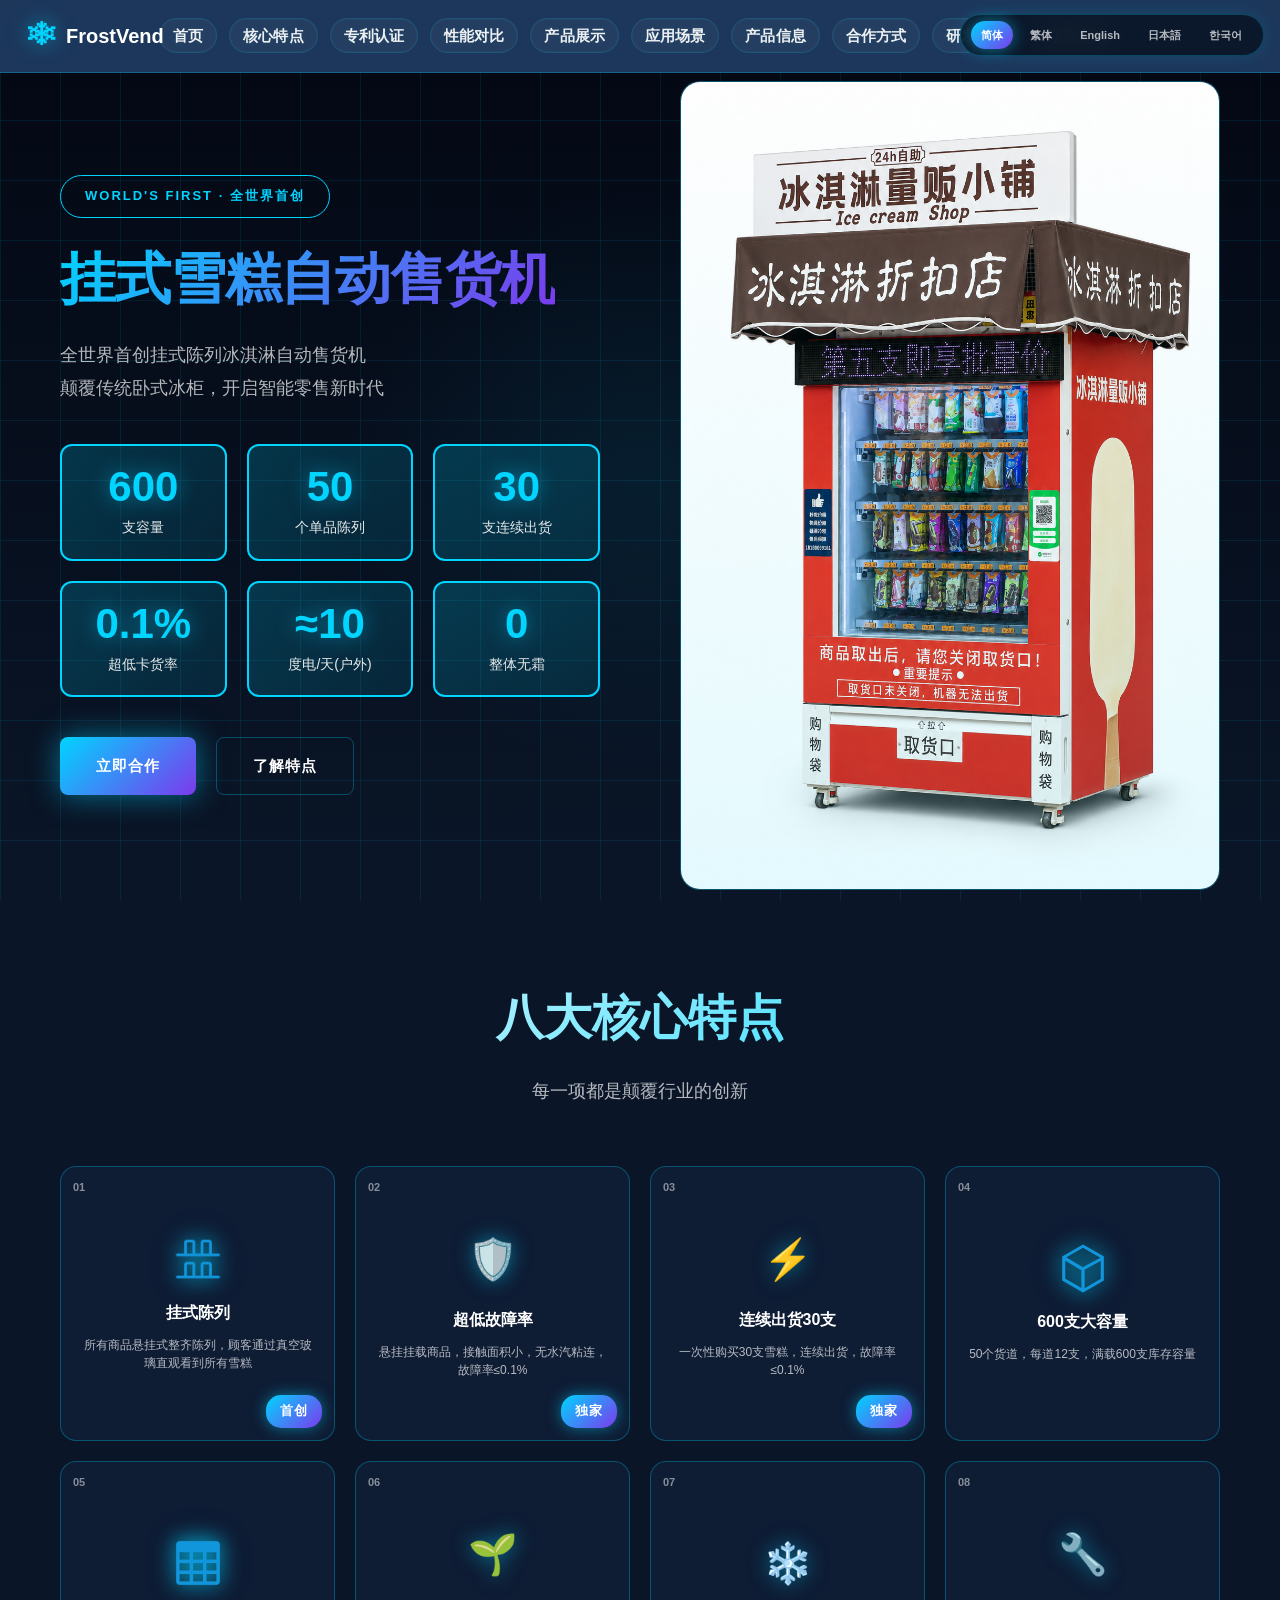
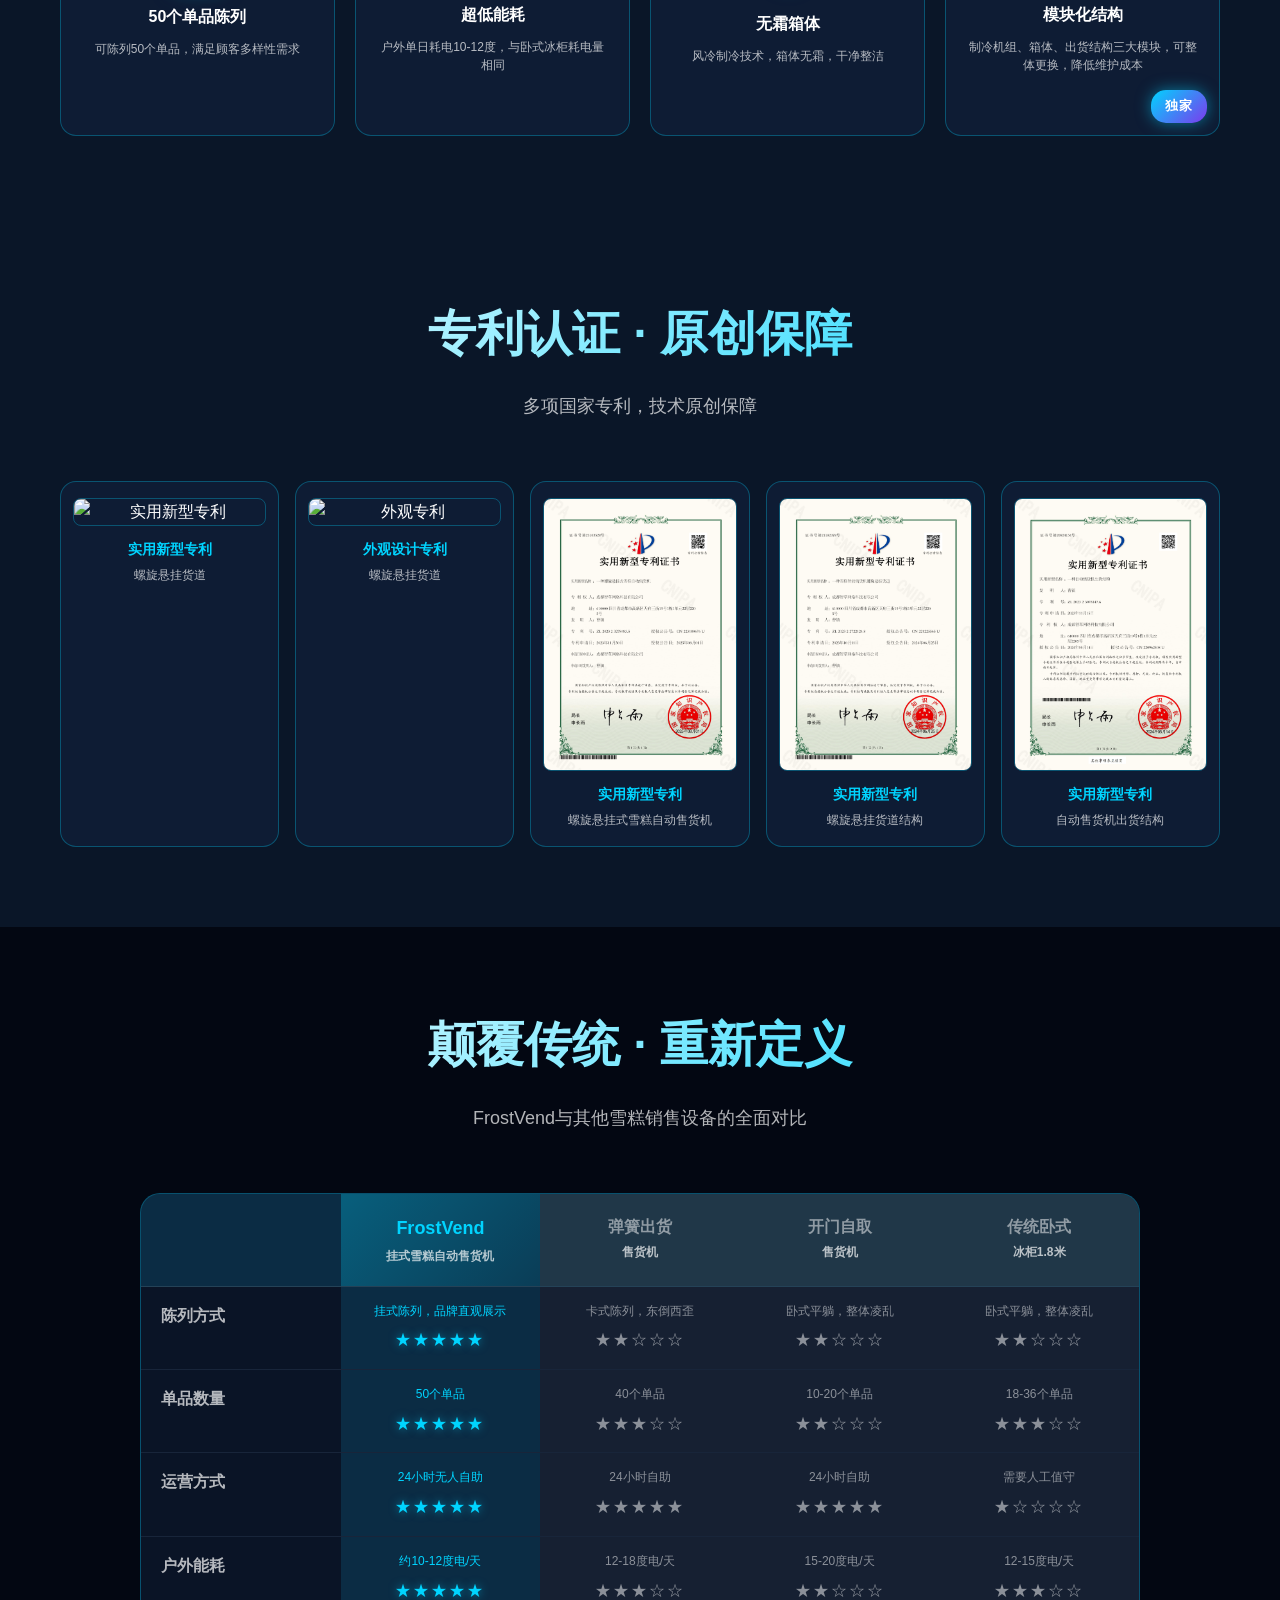
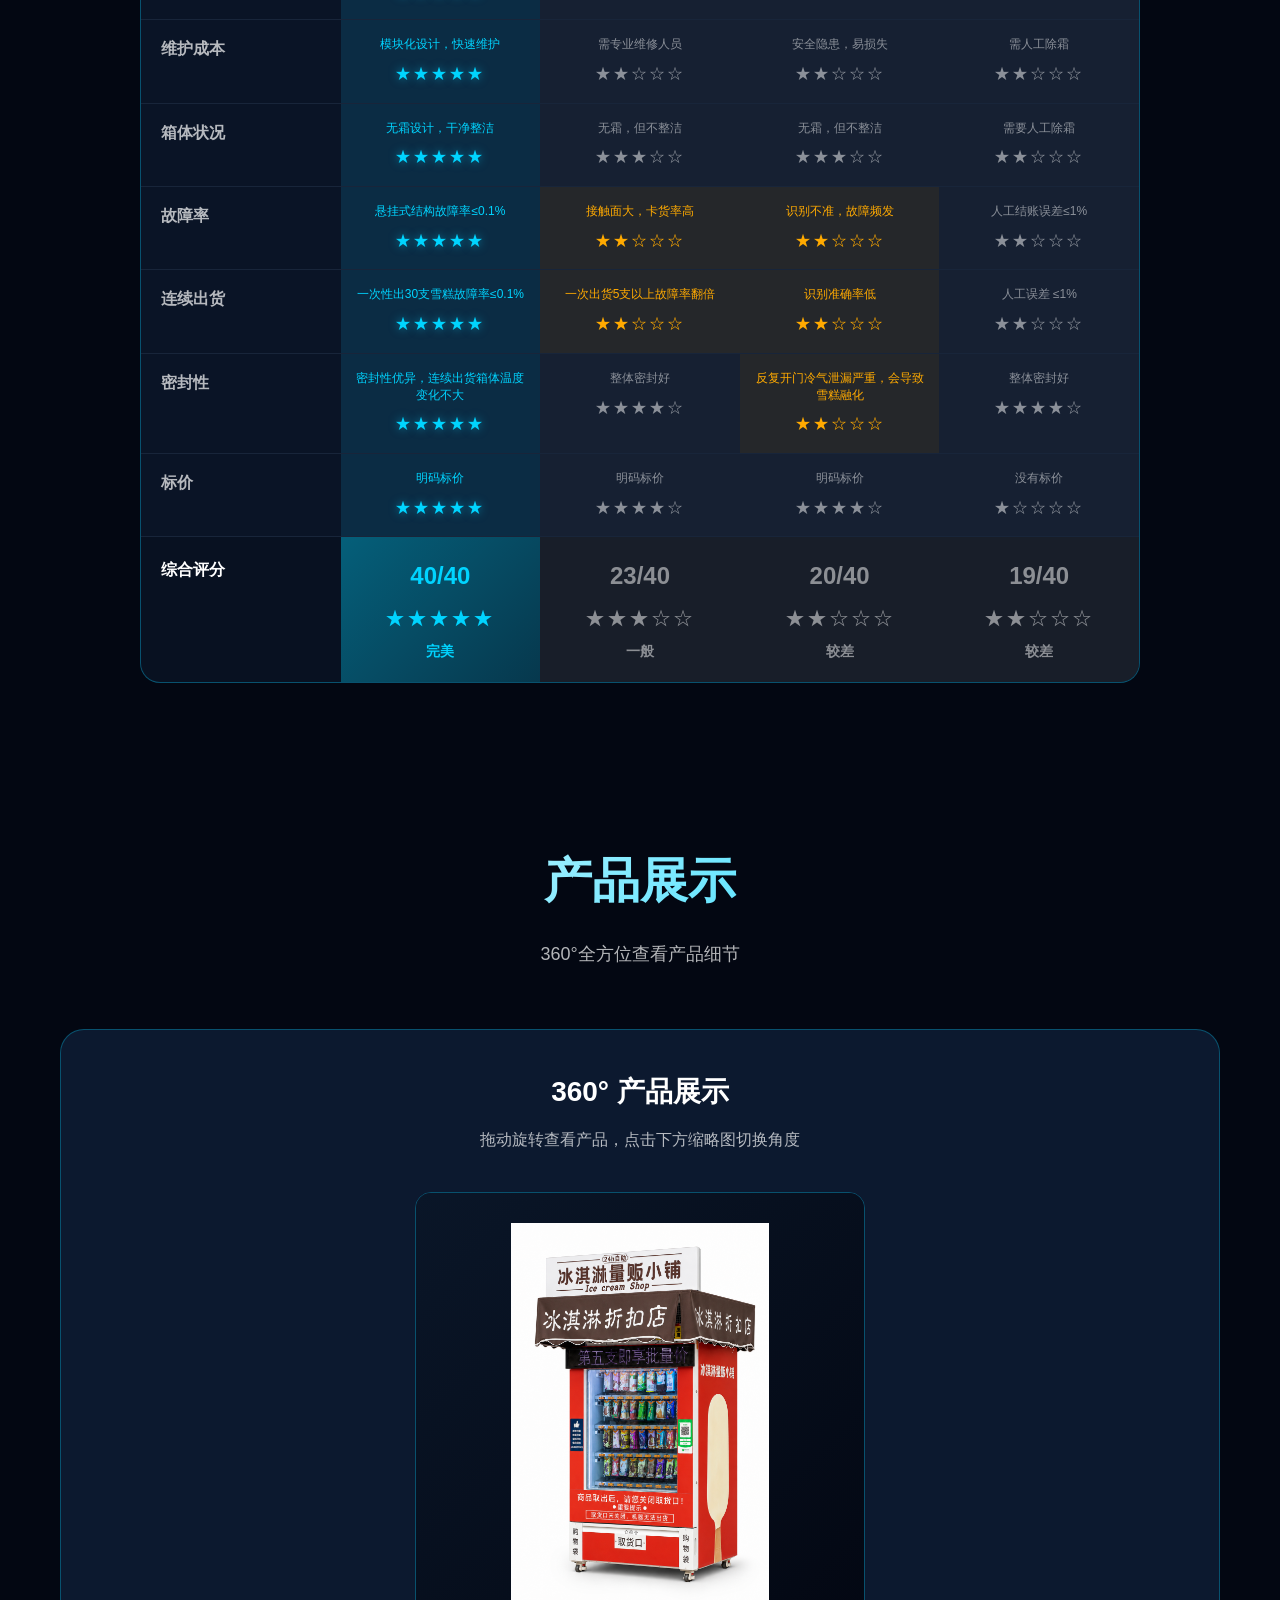
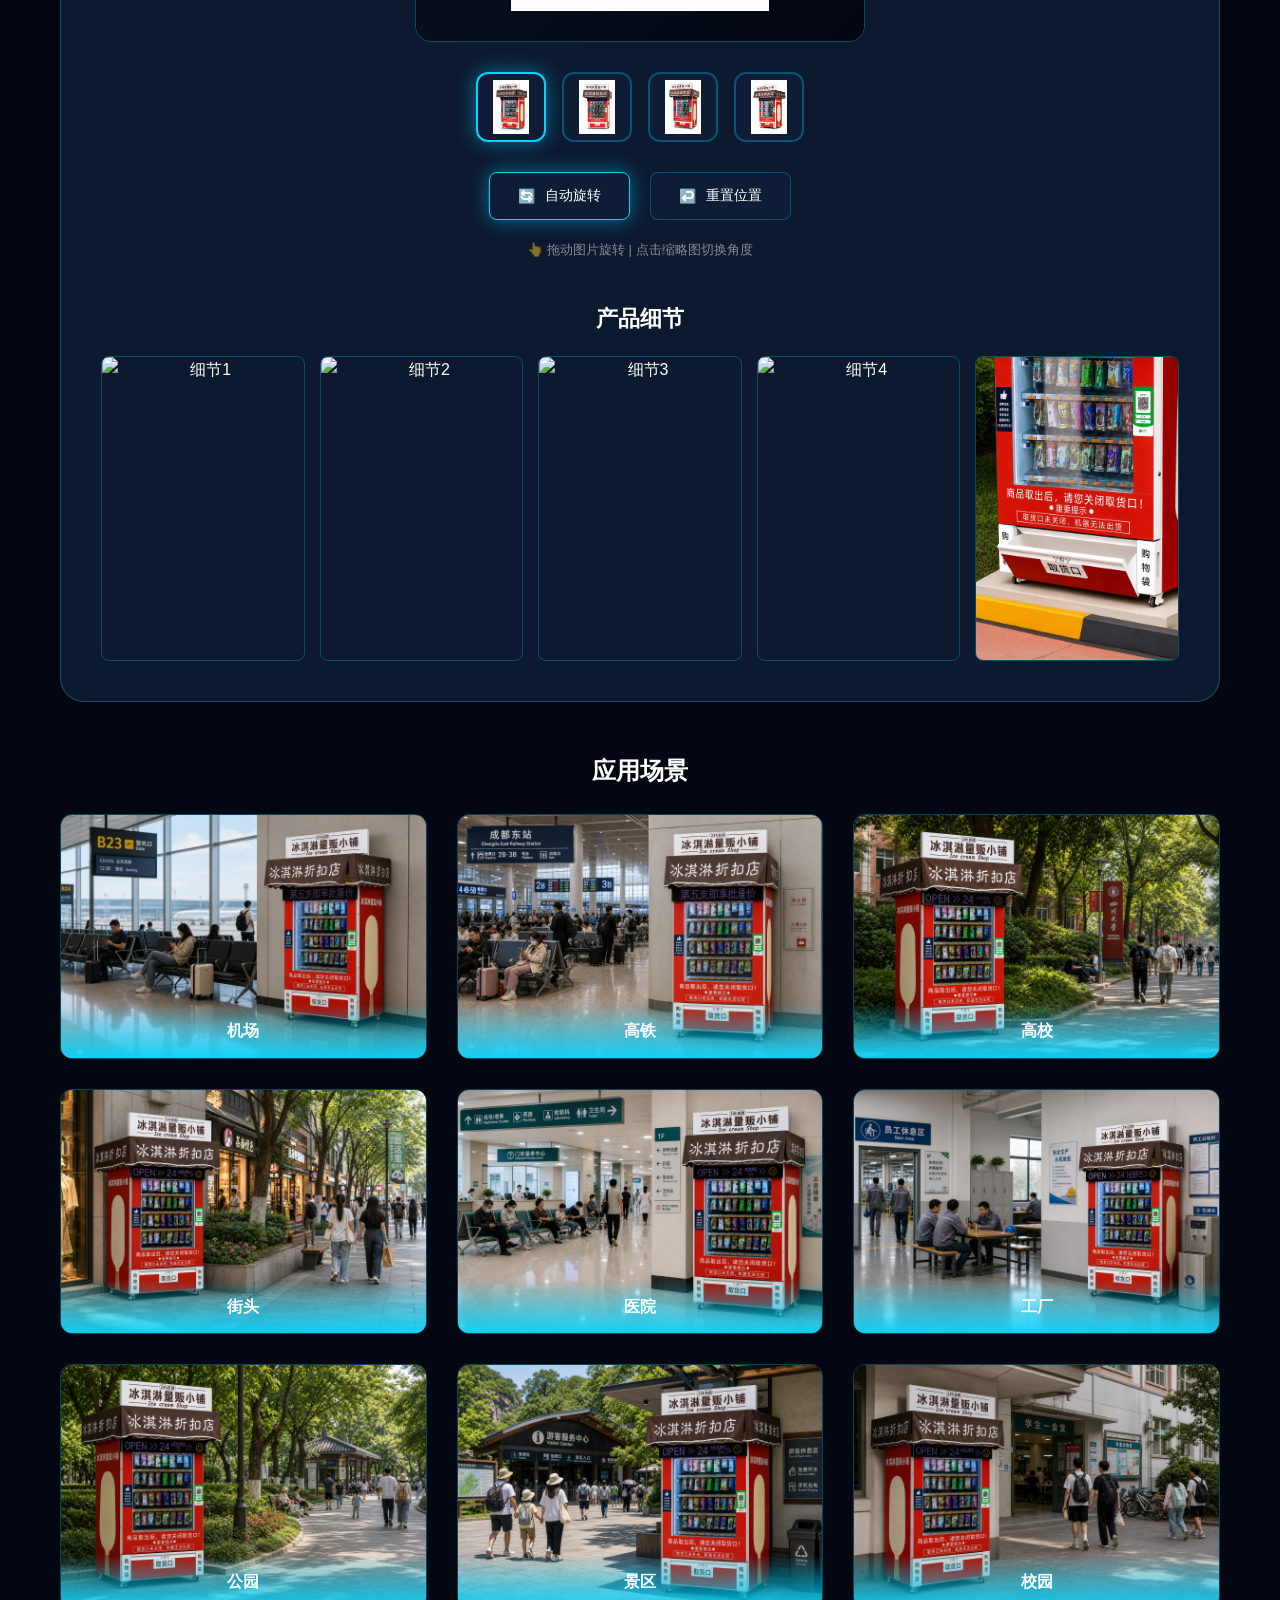
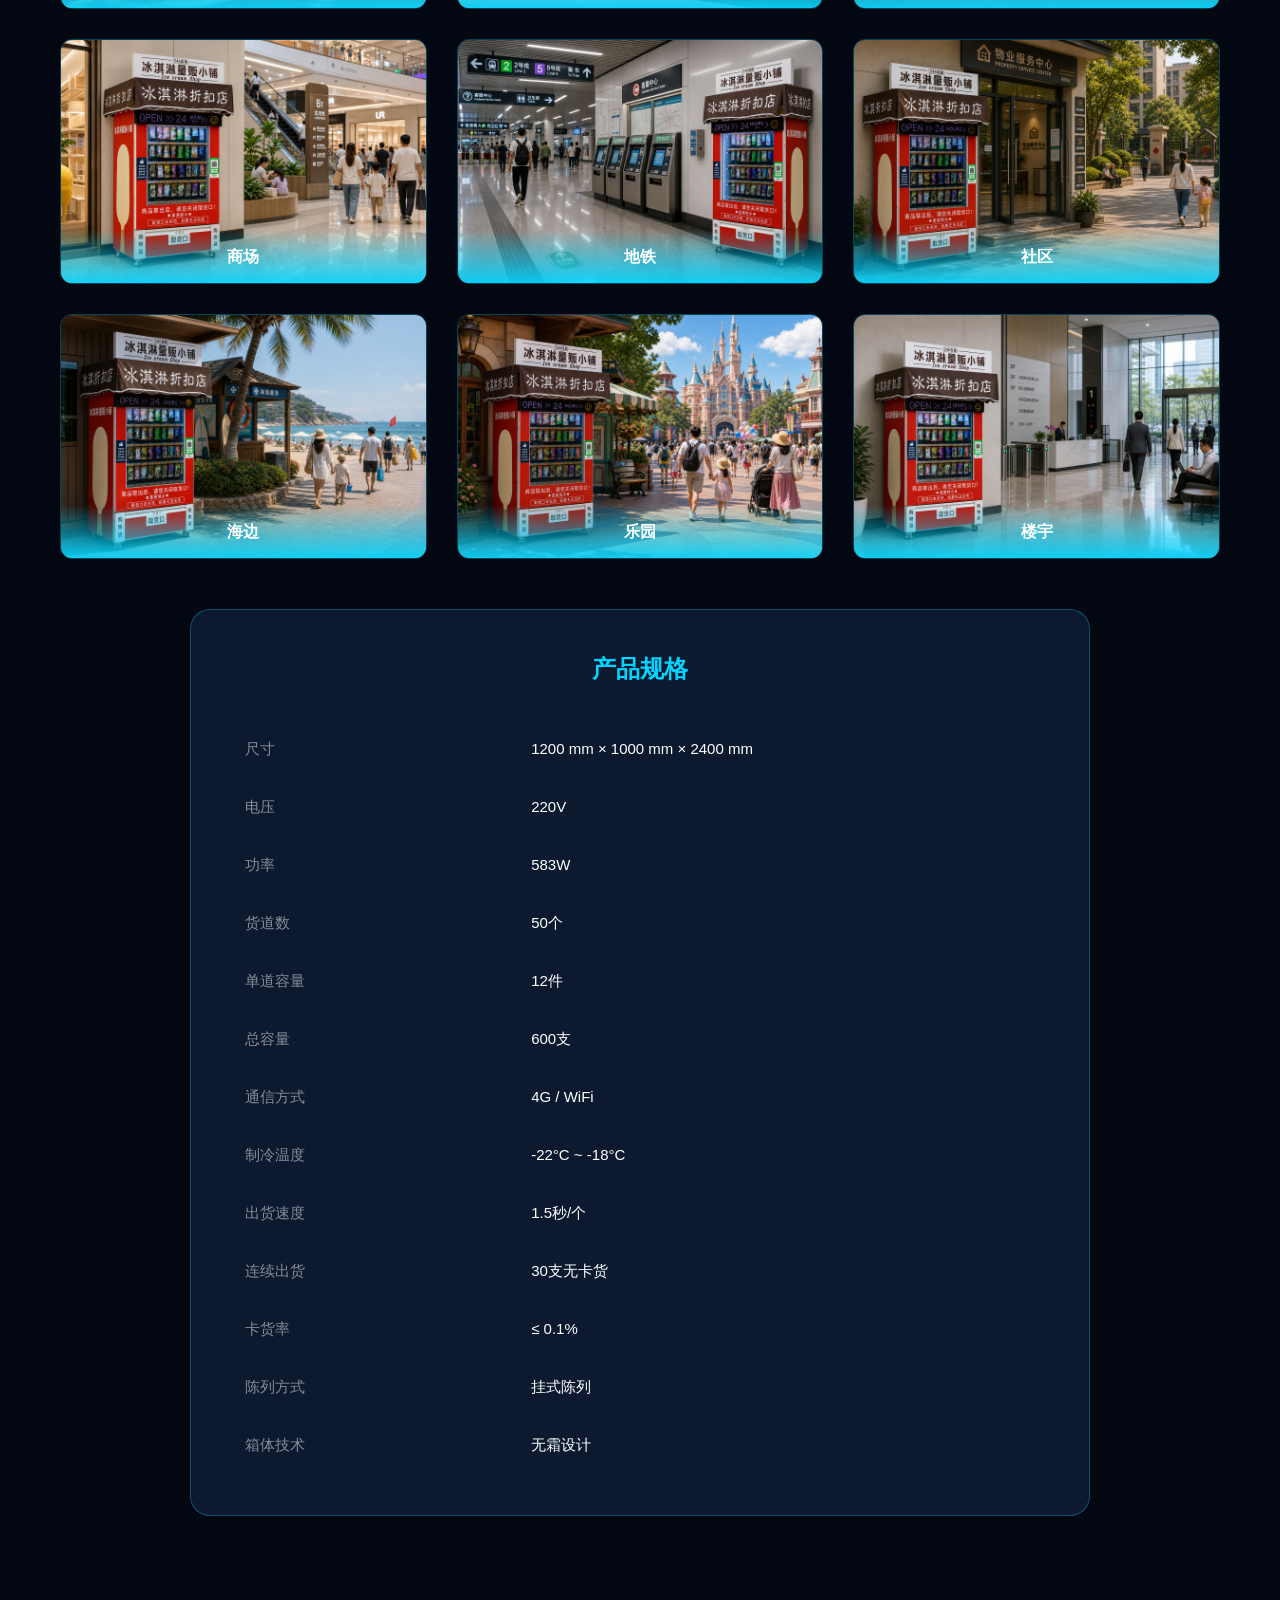
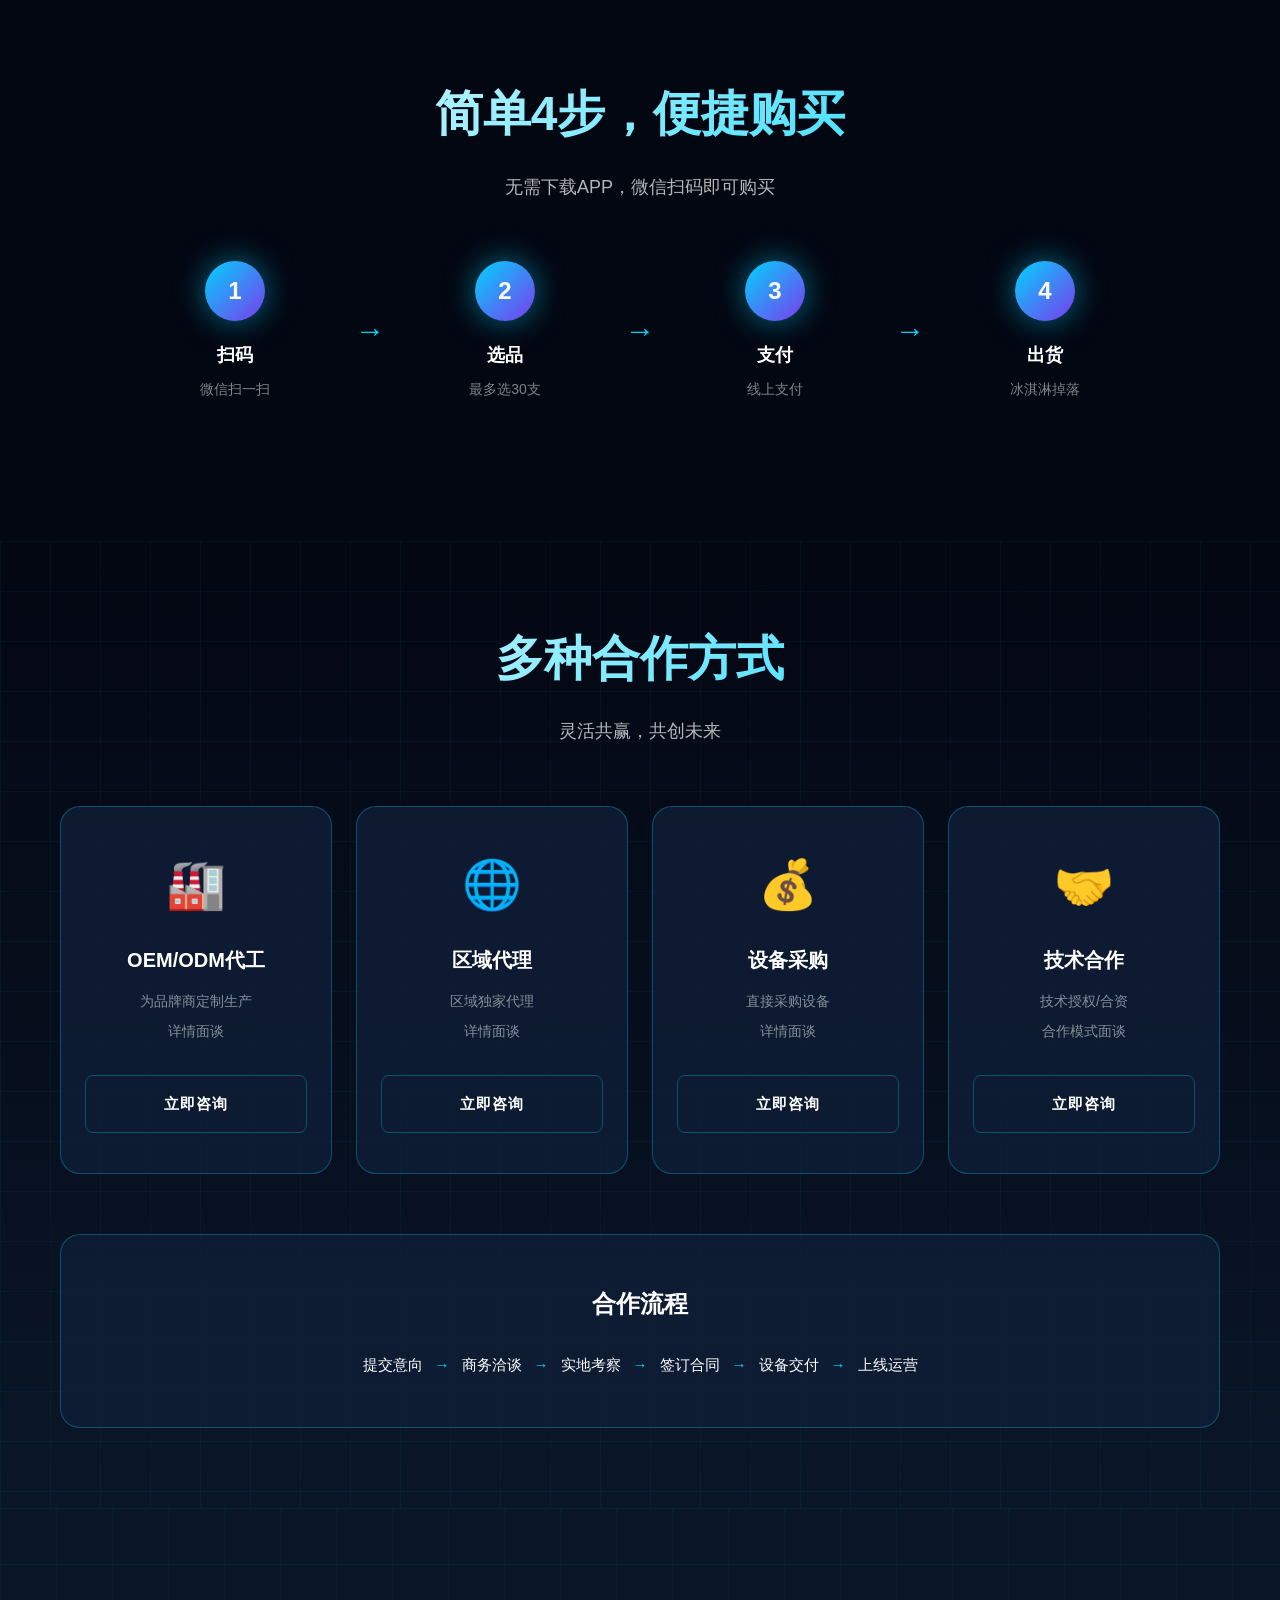
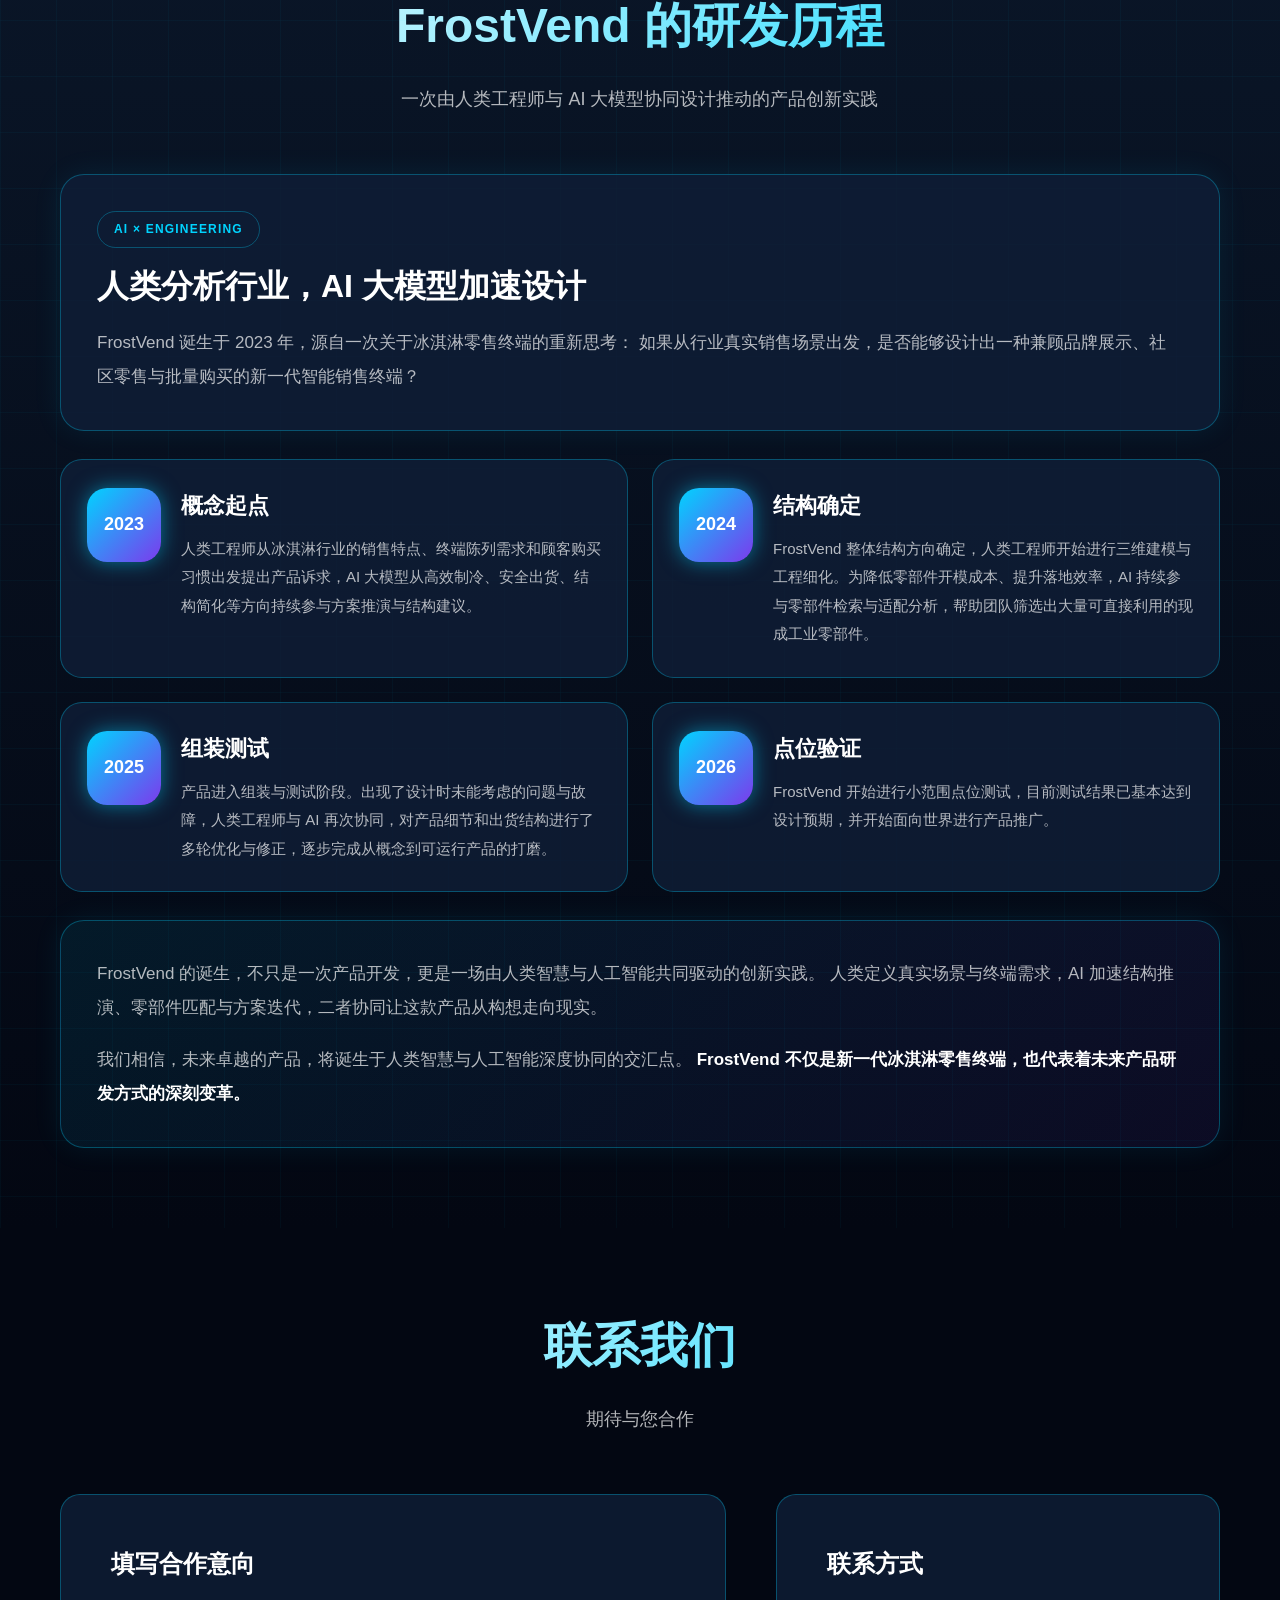
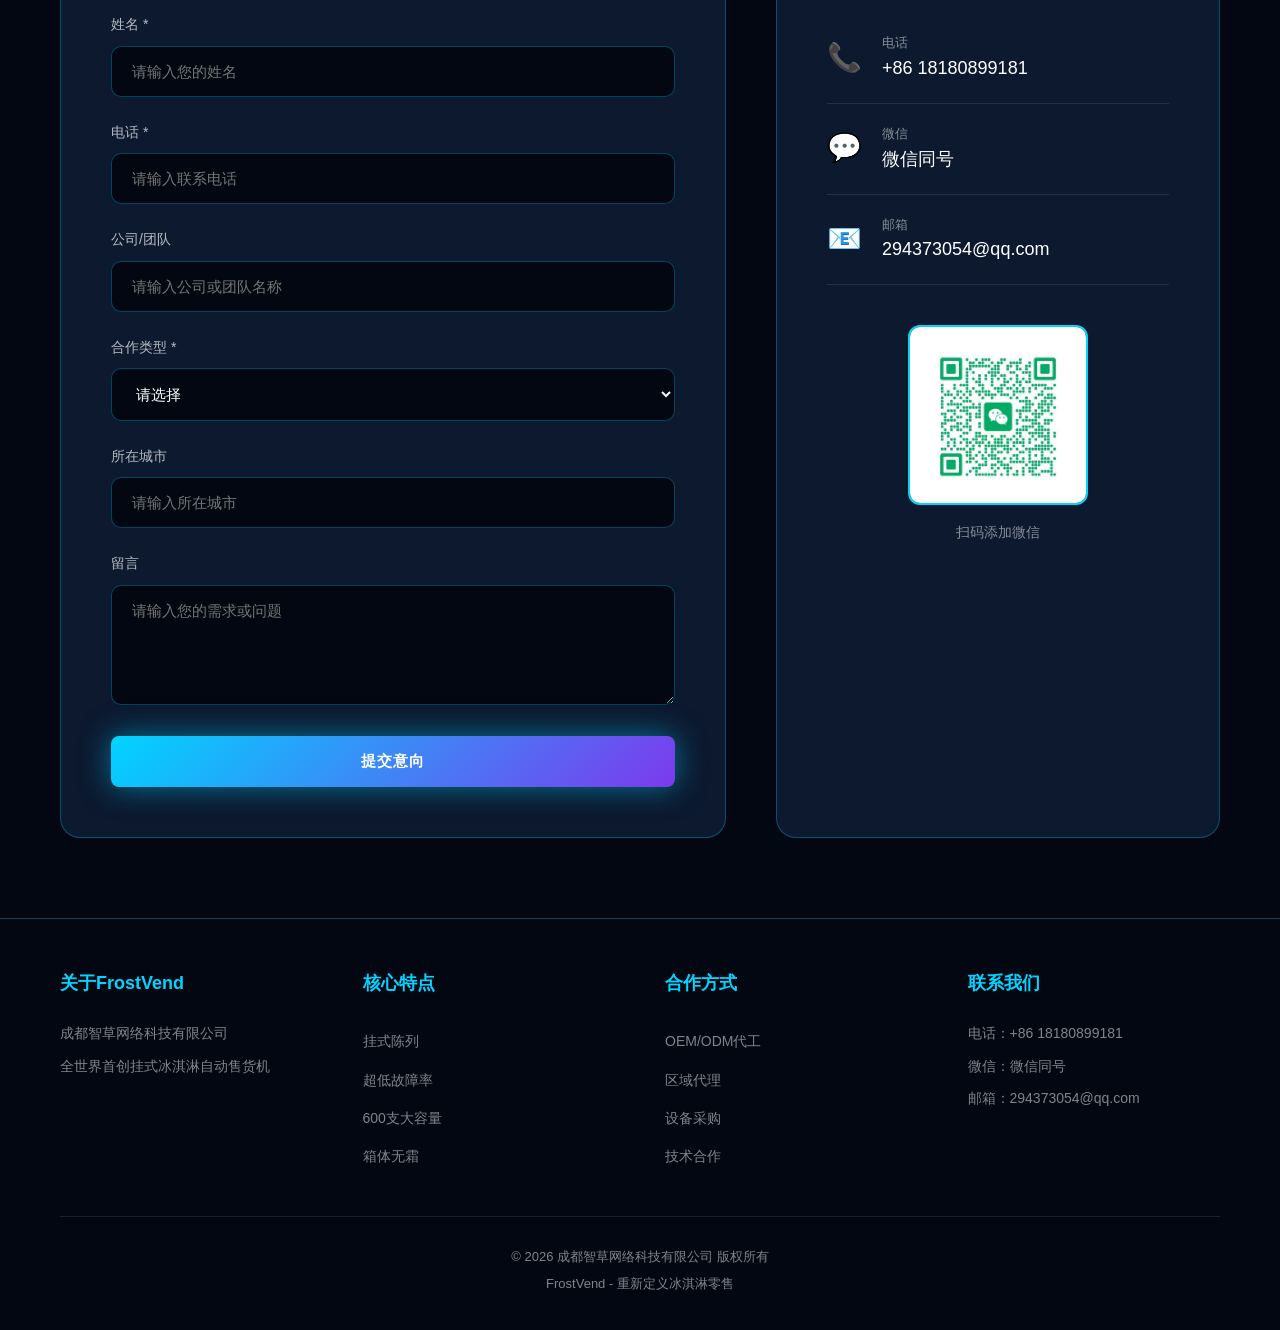
==== index.html @ 5cfbd473 "更新网站标题文案 Co-Authored-By: Claude Opus 4.7 <noreply@anthropic.com>" ====
<!DOCTYPE html>
<html lang="zh-CN">
<head>
    <meta charset="UTF-8">
    <meta name="viewport" content="width=device-width, initial-scale=1.0">
    <title>FrostVend - 新一代冰淇淋销售终端</title>
    <meta name="description" content="全世界首创挂式陈列冰淇淋自动售货机。超低故障率0.1%、连续出货30支、600支大容量、50个单品、超低能耗、箱体无霜。">
    <meta name="keywords" content="冰淇淋自动售货机,挂式陈列,雪糕机,无人售货,创新设备">
    <link rel="stylesheet" href="css/style.css">
</head>
<body>
    <!-- 语言切换 -->
    <div class="lang-switcher">
        <span class="lang-current">简体</span>
        <a href="tw/index.html" class="lang-btn">繁体</a>
        <a href="en/index.html" class="lang-btn">English</a>
        <a href="ja/index.html" class="lang-btn">日本語</a>
        <a href="ko/index.html" class="lang-btn">한국어</a>
    </div>

    <!-- 导航栏 -->
    <nav class="navbar">
        <div class="nav-container">
            <div class="logo">
                <span class="logo-icon">❄</span>
                <span class="logo-text">FrostVend</span>
            </div>
            <ul class="nav-menu">
                <li><a href="#hero">首页</a></li>
                <li><a href="#features">核心特点</a></li>
                <li><a href="#patents">专利认证</a></li>
                <li><a href="#compare">性能对比</a></li>
                <li><a href="#product">产品展示</a></li>
                <li><a href="#scene">应用场景</a></li>
                <li><a href="#info">产品信息</a></li>
                <li><a href="#cooperation">合作方式</a></li>
                <li><a href="#story">研发历程</a></li>
                <li><a href="#contact">联系方式</a></li>
            </ul>
            <div class="nav-toggle" id="navToggle">
                <span></span><span></span><span></span>
            </div>
        </div>
    </nav>

    <!-- Hero 区 -->
    <section id="hero" class="hero">
        <div class="hero-container">
            <div class="hero-content">
                <div class="hero-badge">WORLD'S FIRST · 全世界首创</div>
                <h1 class="hero-title">
                    <strong>挂式雪糕自动售货机</strong>
                </h1>
                <p class="hero-subtitle">
                    全世界首创挂式陈列冰淇淋自动售货机<br>
                    颠覆传统卧式冰柜，开启智能零售新时代
                </p>
                <div class="hero-features">
                    <div class="hero-feature">
                        <div class="hero-feature-num">600</div>
                        <div class="hero-feature-label">支容量</div>
                    </div>
                    <div class="hero-feature">
                        <div class="hero-feature-num">50</div>
                        <div class="hero-feature-label">个单品陈列</div>
                    </div>
                    <div class="hero-feature">
                        <div class="hero-feature-num">30</div>
                        <div class="hero-feature-label">支连续出货</div>
                    </div>
                    <div class="hero-feature">
                        <div class="hero-feature-num">0.1%</div>
                        <div class="hero-feature-label">超低卡货率</div>
                    </div>
                    <div class="hero-feature">
                        <div class="hero-feature-num">≈10</div>
                        <div class="hero-feature-label">度电/天(户外)</div>
                    </div>
                    <div class="hero-feature">
                        <div class="hero-feature-num">0</div>
                        <div class="hero-feature-label">整体无霜</div>
                    </div>
                </div>
                <div class="hero-cta">
                    <a href="#cooperation" class="btn btn-primary">立即合作</a>
                    <a href="#features" class="btn btn-outline">了解特点</a>
                </div>
            </div>
            <div class="hero-image">
                <div class="hero-image-wrapper">
                    <img src="images/product/1.png" alt="FrostVend 挂式雪糕自动售货机">
                </div>
            </div>
        </div>
    </section>

    <!-- 八大核心特点 -->
    <section id="features" class="section section-features">
        <div class="container">
            <div class="section-header">
                <h2>八大核心特点</h2>
                <p>每一项都是颠覆行业的创新</p>
            </div>
            <div class="features-grid">
                <div class="feature-card">
                    <div class="feature-num">01</div>
                    <div class="feature-icon"><img src="images/icon-hanging.png" alt="挂式陈列"></div>
                    <h3>挂式陈列</h3>
                    <p>所有商品悬挂式整齐陈列，顾客通过真空玻璃直观看到所有雪糕</p>
                    <div class="feature-tag">首创</div>
                </div>
                <div class="feature-card">
                    <div class="feature-num">02</div>
                    <div class="feature-icon">🛡️</div>
                    <h3>超低故障率</h3>
                    <p>悬挂挂载商品，接触面积小，无水汽粘连，故障率≤0.1%</p>
                    <div class="feature-tag">独家</div>
                </div>
                <div class="feature-card">
                    <div class="feature-num">03</div>
                    <div class="feature-icon">⚡</div>
                    <h3>连续出货30支</h3>
                    <p>一次性购买30支雪糕，连续出货，故障率≤0.1%</p>
                    <div class="feature-tag">独家</div>
                </div>
                <div class="feature-card">
                    <div class="feature-num">04</div>
                    <div class="feature-icon"><img src="images/icon-capacity.png" alt="600支大容量"></div>
                    <h3>600支大容量</h3>
                    <p>50个货道，每道12支，满载600支库存容量</p>
                </div>
                <div class="feature-card">
                    <div class="feature-num">05</div>
                    <div class="feature-icon"><img src="images/icon-variety.png" alt="50个单品陈列"></div>
                    <h3>50个单品陈列</h3>
                    <p>可陈列50个单品，满足顾客多样性需求</p>
                </div>
                <div class="feature-card">
                    <div class="feature-num">06</div>
                    <div class="feature-icon">🌱</div>
                    <h3>超低能耗</h3>
                    <p>户外单日耗电10-12度，与卧式冰柜耗电量相同</p>
                </div>
                <div class="feature-card">
                    <div class="feature-num">07</div>
                    <div class="feature-icon">❄️</div>
                    <h3>无霜箱体</h3>
                    <p>风冷制冷技术，箱体无霜，干净整洁</p>
                </div>
                <div class="feature-card">
                    <div class="feature-num">08</div>
                    <div class="feature-icon">🔧</div>
                    <h3>模块化结构</h3>
                    <p>制冷机组、箱体、出货结构三大模块，可整体更换，降低维护成本</p>
                    <div class="feature-tag">独家</div>
                </div>
            </div>
        </div>
    </section>

    <!-- 专利证书展示 -->
    <section id="patents" class="section section-patents">
        <div class="container">
            <div class="section-header">
                <h2>专利认证 · 原创保障</h2>
                <p>多项国家专利，技术原创保障</p>
            </div>
            <div class="patents-grid">
                <a href="images/patents/实用新型专利证书---螺旋悬挂货道.pdf" target="_blank" class="patent-card">
                    <img src="images/patents/实用新型专利证书---螺旋悬挂货道.png" alt="实用新型专利" class="patent-img">
                    <h4>实用新型专利</h4>
                    <p>螺旋悬挂货道</p>
                </a>
                <a href="images/patents/外观专利证书---螺旋悬挂货道.pdf" target="_blank" class="patent-card">
                    <img src="images/patents/外观专利证书---螺旋悬挂货道.png" alt="外观专利" class="patent-img">
                    <h4>外观设计专利</h4>
                    <p>螺旋悬挂货道</p>
                </a>
                <a href="images/patents/实用新型---一种螺旋悬挂式雪糕自动售货机2023232784835.pdf" target="_blank" class="patent-card">
                    <img src="images/patents/实用新型---一种螺旋悬挂式雪糕自动售货机2023232784835.png" alt="实用新型专利" class="patent-img">
                    <h4>实用新型专利</h4>
                    <p>螺旋悬挂式雪糕自动售货机</p>
                </a>
                <a href="images/patents/实用新型专利证书-2023227221248-一种雪糕智能售货机螺旋悬挂货道-七叶草生态-20240625.pdf" target="_blank" class="patent-card">
                    <img src="images/patents/实用新型专利证书-2023227221248-一种雪糕智能售货机螺旋悬挂货道-七叶草生态-20240625.png" alt="实用新型专利" class="patent-img">
                    <h4>实用新型专利</h4>
                    <p>螺旋悬挂货道结构</p>
                </a>
                <a href="images/patents/实用新型专利证书-2023230781476-一种自动售货机出货结构-七叶草生态-20240514.pdf" target="_blank" class="patent-card">
                    <img src="images/patents/实用新型专利证书-2023230781476-一种自动售货机出货结构-七叶草生态-20240514.png" alt="实用新型专利" class="patent-img">
                    <h4>实用新型专利</h4>
                    <p>自动售货机出货结构</p>
                </a>
            </div>
        </div>
    </section>

    <!-- 对比区：颠覆传统 -->
    <section id="compare" class="section section-compare">
        <div class="container">
            <div class="section-header">
                <h2>颠覆传统 · 重新定义</h2>
                <p>FrostVend与其他雪糕销售设备的全面对比</p>
            </div>
            <div class="compare-rating">
                <div class="compare-brand-row">
                    <div class="compare-brand-label"></div>
                    <div class="compare-brand compare-brand-frost">FrostVend<br><span class="brand-desc">挂式雪糕自动售货机</span></div>
                    <div class="compare-brand compare-brand-other">弹簧出货<br><span class="brand-desc">售货机</span></div>
                    <div class="compare-brand compare-brand-other">开门自取<br><span class="brand-desc">售货机</span></div>
                    <div class="compare-brand compare-brand-other">传统卧式<br><span class="brand-desc">冰柜1.8米</span></div>
                </div>

                <div class="compare-item-row">
                    <div class="compare-item-name">陈列方式</div>
                    <div class="compare-item-stars stars-5">
                        <span class="star-text">挂式陈列，品牌直观展示</span>
                        <span class="stars">★★★★★</span>
                    </div>
                    <div class="compare-item-stars stars-2">
                        <span class="star-text">卡式陈列，东倒西歪</span>
                        <span class="stars">★★☆☆☆</span>
                    </div>
                    <div class="compare-item-stars stars-2">
                        <span class="star-text">卧式平躺，整体凌乱</span>
                        <span class="stars">★★☆☆☆</span>
                    </div>
                    <div class="compare-item-stars stars-2">
                        <span class="star-text">卧式平躺，整体凌乱</span>
                        <span class="stars">★★☆☆☆</span>
                    </div>
                </div>

                <div class="compare-item-row">
                    <div class="compare-item-name">单品数量</div>
                    <div class="compare-item-stars stars-5">
                        <span class="star-text">50个单品</span>
                        <span class="stars">★★★★★</span>
                    </div>
                    <div class="compare-item-stars stars-3">
                        <span class="star-text">40个单品</span>
                        <span class="stars">★★★☆☆</span>
                    </div>
                    <div class="compare-item-stars stars-2">
                        <span class="star-text">10-20个单品</span>
                        <span class="stars">★★☆☆☆</span>
                    </div>
                    <div class="compare-item-stars stars-3">
                        <span class="star-text">18-36个单品</span>
                        <span class="stars">★★★☆☆</span>
                    </div>
                </div>

                <div class="compare-item-row">
                    <div class="compare-item-name">运营方式</div>
                    <div class="compare-item-stars stars-5">
                        <span class="star-text">24小时无人自助</span>
                        <span class="stars">★★★★★</span>
                    </div>
                    <div class="compare-item-stars stars-other">
                        <span class="star-text">24小时自助</span>
                        <span class="stars">★★★★★</span>
                    </div>
                    <div class="compare-item-stars stars-other">
                        <span class="star-text">24小时自助</span>
                        <span class="stars">★★★★★</span>
                    </div>
                    <div class="compare-item-stars stars-1">
                        <span class="star-text">需要人工值守</span>
                        <span class="stars">★☆☆☆☆</span>
                    </div>
                </div>

                <div class="compare-item-row">
                    <div class="compare-item-name">户外能耗</div>
                    <div class="compare-item-stars stars-5">
                        <span class="star-text">约10-12度电/天</span>
                        <span class="stars">★★★★★</span>
                    </div>
                    <div class="compare-item-stars stars-3">
                        <span class="star-text">12-18度电/天</span>
                        <span class="stars">★★★☆☆</span>
                    </div>
                    <div class="compare-item-stars stars-2">
                        <span class="star-text">15-20度电/天</span>
                        <span class="stars">★★☆☆☆</span>
                    </div>
                    <div class="compare-item-stars stars-3">
                        <span class="star-text">12-15度电/天</span>
                        <span class="stars">★★★☆☆</span>
                    </div>
                </div>

                <div class="compare-item-row">
                    <div class="compare-item-name">维护成本</div>
                    <div class="compare-item-stars stars-5">
                        <span class="star-text">模块化设计，快速维护</span>
                        <span class="stars">★★★★★</span>
                    </div>
                    <div class="compare-item-stars stars-2">
                        <span class="star-text">需专业维修人员</span>
                        <span class="stars">★★☆☆☆</span>
                    </div>
                    <div class="compare-item-stars stars-2">
                        <span class="star-text">安全隐患，易损失</span>
                        <span class="stars">★★☆☆☆</span>
                    </div>
                    <div class="compare-item-stars stars-2">
                        <span class="star-text">需人工除霜</span>
                        <span class="stars">★★☆☆☆</span>
                    </div>
                </div>

                <div class="compare-item-row">
                    <div class="compare-item-name">箱体状况</div>
                    <div class="compare-item-stars stars-5">
                        <span class="star-text">无霜设计，干净整洁</span>
                        <span class="stars">★★★★★</span>
                    </div>
                    <div class="compare-item-stars stars-3">
                        <span class="star-text">无霜，但不整洁</span>
                        <span class="stars">★★★☆☆</span>
                    </div>
                    <div class="compare-item-stars stars-3">
                        <span class="star-text">无霜，但不整洁</span>
                        <span class="stars">★★★☆☆</span>
                    </div>
                    <div class="compare-item-stars stars-2">
                        <span class="star-text">需要人工除霜</span>
                        <span class="stars">★★☆☆☆</span>
                    </div>
                </div>

                <div class="compare-item-row">
                    <div class="compare-item-name">故障率</div>
                    <div class="compare-item-stars stars-5">
                        <span class="star-text">悬挂式结构故障率≤0.1%</span>
                        <span class="stars">★★★★★</span>
                    </div>
                    <div class="compare-item-stars stars-warning">
                        <span class="star-text">接触面大，卡货率高</span>
                        <span class="stars">★★☆☆☆</span>
                    </div>
                    <div class="compare-item-stars stars-warning">
                        <span class="star-text">识别不准，故障频发</span>
                        <span class="stars">★★☆☆☆</span>
                    </div>
                    <div class="compare-item-stars stars-2">
                        <span class="star-text">人工结账误差≤1%</span>
                        <span class="stars">★★☆☆☆</span>
                    </div>
                </div>

                <div class="compare-item-row">
                    <div class="compare-item-name">连续出货</div>
                    <div class="compare-item-stars stars-5">
                        <span class="star-text">一次性出30支雪糕故障率≤0.1%</span>
                        <span class="stars">★★★★★</span>
                    </div>
                    <div class="compare-item-stars stars-warning">
                        <span class="star-text">一次出货5支以上故障率翻倍</span>
                        <span class="stars">★★☆☆☆</span>
                    </div>
                    <div class="compare-item-stars stars-warning">
                        <span class="star-text">识别准确率低</span>
                        <span class="stars">★★☆☆☆</span>
                    </div>
                    <div class="compare-item-stars stars-2">
                        <span class="star-text">人工误差 ≤1%</span>
                        <span class="stars">★★☆☆☆</span>
                    </div>
                </div>

                <div class="compare-item-row">
                    <div class="compare-item-name">密封性</div>
                    <div class="compare-item-stars stars-5">
                        <span class="star-text">密封性优异，连续出货箱体温度变化不大</span>
                        <span class="stars">★★★★★</span>
                    </div>
                    <div class="compare-item-stars stars-other">
                        <span class="star-text">整体密封好</span>
                        <span class="stars">★★★★☆</span>
                    </div>
                    <div class="compare-item-stars stars-warning">
                        <span class="star-text">反复开门冷气泄漏严重，会导致雪糕融化</span>
                        <span class="stars">★★☆☆☆</span>
                    </div>
                    <div class="compare-item-stars stars-other">
                        <span class="star-text">整体密封好</span>
                        <span class="stars">★★★★☆</span>
                    </div>
                </div>

                <div class="compare-item-row">
                    <div class="compare-item-name">标价</div>
                    <div class="compare-item-stars stars-5">
                        <span class="star-text">明码标价</span>
                        <span class="stars">★★★★★</span>
                    </div>
                    <div class="compare-item-stars stars-4">
                        <span class="star-text">明码标价</span>
                        <span class="stars">★★★★☆</span>
                    </div>
                    <div class="compare-item-stars stars-4">
                        <span class="star-text">明码标价</span>
                        <span class="stars">★★★★☆</span>
                    </div>
                    <div class="compare-item-stars stars-1">
                        <span class="star-text">没有标价</span>
                        <span class="stars">★☆☆☆☆</span>
                    </div>
                </div>

                <div class="compare-total-row">
                    <div class="compare-total-label">综合评分</div>
                    <div class="compare-total stars-5">
                        <span class="total-score">40/40</span>
                        <span class="stars-total">★★★★★</span>
                        <span class="total-text">完美</span>
                    </div>
                    <div class="compare-total stars-3">
                        <span class="total-score">23/40</span>
                        <span class="stars-total">★★★☆☆</span>
                        <span class="total-text">一般</span>
                    </div>
                    <div class="compare-total stars-2">
                        <span class="total-score">20/40</span>
                        <span class="stars-total">★★☆☆☆</span>
                        <span class="total-text">较差</span>
                    </div>
                    <div class="compare-total stars-2">
                        <span class="total-score">19/40</span>
                        <span class="stars-total">★★☆☆☆</span>
                        <span class="total-text">较差</span>
                    </div>
                </div>
            </div>
        </div>
    </section>

    <!-- 产品展示区 -->
    <section id="product" class="section section-gallery">
        <div class="container">
            <div class="section-header">
                <h2>产品展示</h2>
                <p>360°全方位查看产品细节</p>
            </div>
            <div class="gallery-360">
                <div class="gallery-360-header">
                    <h3>360° 产品展示</h3>
                    <p>拖动旋转查看产品，点击下方缩略图切换角度</p>
                </div>
                <div class="viewer-360">
                    <div class="viewer-360-container auto-rotate" id="viewer360">
                        <div class="viewer-360-face">
                            <img src="images/product/1.png" alt="FrostVend 挂式雪糕自动售货机" class="viewer-360-image" id="mainImage">
                        </div>
                    </div>
                    <div class="viewer-360-angles">
                        <button class="viewer-360-angle-btn active" data-angle="0">
                            <img src="images/product/1.png" alt="正面">
                        </button>
                        <button class="viewer-360-angle-btn" data-angle="1">
                            <img src="images/product/2.png" alt="侧面1">
                        </button>
                        <button class="viewer-360-angle-btn" data-angle="2">
                            <img src="images/product/3.png" alt="侧面2">
                        </button>
                        <button class="viewer-360-angle-btn" data-angle="3">
                            <img src="images/product/4.png" alt="侧面3">
                        </button>
                    </div>
                    <div class="viewer-360-controls">
                        <button class="viewer-360-btn active" id="btnAutoRotate">
                            <span>🔄</span>
                            <span>自动旋转</span>
                        </button>
                        <button class="viewer-360-btn" id="btnReset">
                            <span>↩️</span>
                            <span>重置位置</span>
                        </button>
                    </div>
                    <div class="viewer-360-hint">
                        👆 拖动图片旋转 | 点击缩略图切换角度
                    </div>
                </div>

                <!-- 产品细节 -->
                <div class="product-details">
                    <h3>产品细节</h3>
                    <div class="detail-images">
                        <img src="images/detail/032A8380.jpg" alt="细节1">
                        <img src="images/detail/032A8381.jpg" alt="细节2">
                        <img src="images/detail/032A8383.jpg" alt="细节3">
                        <img src="images/detail/032A8385.jpg" alt="细节4">
                        <img src="images/detail/1.jpg" alt="细节5">
                    </div>
                </div>
            </div>

            <!-- 场景图展示 -->
            <div id="scene" class="gallery-scene">
                <h3>应用场景</h3>
                <div class="scene-grid">
                    <div class="scene-item"><img src="images/scene/机场.png" alt="机场"><span>机场</span></div>
                    <div class="scene-item"><img src="images/scene/高铁.png" alt="高铁"><span>高铁</span></div>
                    <div class="scene-item"><img src="images/scene/高校.png" alt="高校"><span>高校</span></div>
                    <div class="scene-item"><img src="images/scene/街头.png" alt="街头"><span>街头</span></div>
                    <div class="scene-item"><img src="images/scene/医院.png" alt="医院"><span>医院</span></div>
                    <div class="scene-item"><img src="images/scene/工厂.png" alt="工厂"><span>工厂</span></div>
                    <div class="scene-item"><img src="images/scene/公园.png" alt="公园"><span>公园</span></div>
                    <div class="scene-item"><img src="images/scene/景区.png" alt="景区"><span>景区</span></div>
                    <div class="scene-item"><img src="images/scene/校园.png" alt="校园"><span>校园</span></div>
                    <div class="scene-item"><img src="images/scene/商场.png" alt="商场"><span>商场</span></div>
                    <div class="scene-item"><img src="images/scene/地铁.png" alt="地铁"><span>地铁</span></div>
                    <div class="scene-item"><img src="images/scene/社区.png" alt="社区"><span>社区</span></div>
                    <div class="scene-item"><img src="images/scene/海边.png" alt="海边"><span>海边</span></div>
                    <div class="scene-item"><img src="images/scene/乐园.png" alt="乐园"><span>乐园</span></div>
                    <div class="scene-item"><img src="images/scene/楼宇.png" alt="楼宇"><span>楼宇</span></div>
                </div>
            </div>

            <div id="info" class="specs">
                <h3>产品规格</h3>
                <table class="specs-table">
                    <tr><td>尺寸</td><td>1200 mm × 1000 mm × 2400 mm</td></tr>
                    <tr><td>电压</td><td>220V</td></tr>
                    <tr><td>功率</td><td>583W</td></tr>
                    <tr><td>货道数</td><td>50个</td></tr>
                    <tr><td>单道容量</td><td>12件</td></tr>
                    <tr><td>总容量</td><td>600支</td></tr>
                    <tr><td>通信方式</td><td>4G / WiFi</td></tr>
                    <tr><td>制冷温度</td><td>-22°C ~ -18°C</td></tr>
                    <tr><td>出货速度</td><td>1.5秒/个</td></tr>
                    <tr><td>连续出货</td><td>30支无卡货</td></tr>
                    <tr><td>卡货率</td><td>≤ 0.1%</td></tr>
                    <tr><td>陈列方式</td><td>挂式陈列</td></tr>
                    <tr><td>箱体技术</td><td>无霜设计</td></tr>
                </table>
            </div>
        </div>
    </section>

    <!-- 购买流程 -->
    <section id="process" class="section section-process">
        <div class="container">
            <div class="section-header">
                <h2>简单4步，便捷购买</h2>
                <p>无需下载APP，微信扫码即可购买</p>
            </div>
            <div class="process-steps">
                <div class="step">
                    <div class="step-num">1</div>
                    <h3>扫码</h3>
                    <p>微信扫一扫</p>
                </div>
                <div class="step-arrow">→</div>
                <div class="step">
                    <div class="step-num">2</div>
                    <h3>选品</h3>
                    <p>最多选30支</p>
                </div>
                <div class="step-arrow">→</div>
                <div class="step">
                    <div class="step-num">3</div>
                    <h3>支付</h3>
                    <p>线上支付</p>
                </div>
                <div class="step-arrow">→</div>
                <div class="step">
                    <div class="step-num">4</div>
                    <h3>出货</h3>
                    <p>冰淇淋掉落</p>
                </div>
            </div>
        </div>
    </section>

    <!-- 合作区 -->
    <section id="cooperation" class="section section-coop">
        <div class="container">
            <div class="section-header">
                <h2>多种合作方式</h2>
                <p>灵活共赢，共创未来</p>
            </div>
            <div class="coop-grid">
                <div class="coop-card"><div class="coop-icon">🏭</div><h3>OEM/ODM代工</h3><p>为品牌商定制生产</p><p>详情面谈</p><a href="#contact" class="btn btn-outline">立即咨询</a></div>
                <div class="coop-card"><div class="coop-icon">🌐</div><h3>区域代理</h3><p>区域独家代理</p><p>详情面谈</p><a href="#contact" class="btn btn-outline">立即咨询</a></div>
                <div class="coop-card"><div class="coop-icon">💰</div><h3>设备采购</h3><p>直接采购设备</p><p>详情面谈</p><a href="#contact" class="btn btn-outline">立即咨询</a></div>
                <div class="coop-card"><div class="coop-icon">🤝</div><h3>技术合作</h3><p>技术授权/合资</p><p>合作模式面谈</p><a href="#contact" class="btn btn-outline">立即咨询</a></div>
            </div>
            <div class="coop-flow">
                <h3>合作流程</h3>
                <div class="flow-steps">
                    <span>提交意向</span><span>→</span><span>商务洽谈</span><span>→</span><span>实地考察</span><span>→</span><span>签订合同</span><span>→</span><span>设备交付</span><span>→</span><span>上线运营</span>
                </div>
            </div>
        </div>
    </section>

    <!-- 品牌故事 -->
    <section id="story" class="section section-story">
        <div class="container">
            <div class="section-header">
                <h2>FrostVend 的研发历程</h2>
                <p>一次由人类工程师与 AI 大模型协同设计推动的产品创新实践</p>
            </div>
            <div class="story-shell">
                <div class="story-lead">
                    <div class="story-badge">AI × ENGINEERING</div>
                    <h3>人类分析行业，AI 大模型加速设计</h3>
                    <p>
                        FrostVend 诞生于 2023 年，源自一次关于冰淇淋零售终端的重新思考：
                        如果从行业真实销售场景出发，是否能够设计出一种兼顾品牌展示、社区零售与批量购买的新一代智能销售终端？
                    </p>
                </div>
                <div class="story-timeline">
                    <div class="story-item">
                        <div class="story-year">2023</div>
                        <div class="story-content">
                            <h4>概念起点</h4>
                            <p>人类工程师从冰淇淋行业的销售特点、终端陈列需求和顾客购买习惯出发提出产品诉求，AI 大模型从高效制冷、安全出货、结构简化等方向持续参与方案推演与结构建议。</p>
                        </div>
                    </div>
                    <div class="story-item">
                        <div class="story-year">2024</div>
                        <div class="story-content">
                            <h4>结构确定</h4>
                            <p>FrostVend 整体结构方向确定，人类工程师开始进行三维建模与工程细化。为降低零部件开模成本、提升落地效率，AI 持续参与零部件检索与适配分析，帮助团队筛选出大量可直接利用的现成工业零部件。</p>
                        </div>
                    </div>
                    <div class="story-item">
                        <div class="story-year">2025</div>
                        <div class="story-content">
                            <h4>组装测试</h4>
                            <p>产品进入组装与测试阶段。出现了设计时未能考虑的问题与故障，人类工程师与 AI 再次协同，对产品细节和出货结构进行了多轮优化与修正，逐步完成从概念到可运行产品的打磨。</p>
                        </div>
                    </div>
                    <div class="story-item">
                        <div class="story-year">2026</div>
                        <div class="story-content">
                            <h4>点位验证</h4>
                            <p>FrostVend 开始进行小范围点位测试，目前测试结果已基本达到设计预期，并开始面向世界进行产品推广。</p>
                        </div>
                    </div>
                </div>
                <div class="story-future">
                    <p>
                        FrostVend 的诞生，不只是一次产品开发，更是一场由人类智慧与人工智能共同驱动的创新实践。
                        人类定义真实场景与终端需求，AI 加速结构推演、零部件匹配与方案迭代，二者协同让这款产品从构想走向现实。
                    </p>
                    <p>
                        我们相信，未来卓越的产品，将诞生于人类智慧与人工智能深度协同的交汇点。
                        <strong>FrostVend 不仅是新一代冰淇淋零售终端，也代表着未来产品研发方式的深刻变革。</strong>
                    </p>
                </div>
            </div>
        </div>
    </section>

    <!-- 联系区 -->
    <section id="contact" class="section section-contact">
        <div class="container">
            <div class="section-header">
                <h2>联系我们</h2>
                <p>期待与您合作</p>
            </div>
            <div class="contact-grid">
                <div class="contact-form">
                    <h3>填写合作意向</h3>
                    <form>
                        <div class="form-row"><label>姓名 *</label><input type="text" placeholder="请输入您的姓名" required></div>
                        <div class="form-row"><label>电话 *</label><input type="tel" placeholder="请输入联系电话" required></div>
                        <div class="form-row"><label>公司/团队</label><input type="text" placeholder="请输入公司或团队名称"></div>
                        <div class="form-row"><label>合作类型 *</label>
                            <select required>
                                <option value="">请选择</option>
                                <option value="oem">OEM/ODM代工</option>
                                <option value="agent">区域代理</option>
                                <option value="buy">设备采购</option>
                                <option value="tech">技术合作</option>
                            </select>
                        </div>
                        <div class="form-row"><label>所在城市</label><input type="text" placeholder="请输入所在城市"></div>
                        <div class="form-row"><label>留言</label><textarea rows="4" placeholder="请输入您的需求或问题"></textarea></div>
                        <button type="submit" class="btn btn-primary btn-block">提交意向</button>
                    </form>
                </div>
                <div class="contact-info">
                    <h3>联系方式</h3>
                    <div class="contact-item"><div class="contact-icon">📞</div><div><div class="contact-label">电话</div><div class="contact-value">+86 18180899181</div></div></div>
                    <div class="contact-item"><div class="contact-icon">💬</div><div><div class="contact-label">微信</div><div class="contact-value">微信同号</div></div></div>
                    <div class="contact-item"><div class="contact-icon">📧</div><div><div class="contact-label">邮箱</div><div class="contact-value">294373054@qq.com</div></div></div>
                    <div class="qr-placeholder">
                        <img src="images/qrcode.jpg" alt="微信二维码" class="qr-image">
                        <p>扫码添加微信</p>
                    </div>
                </div>
            </div>
        </div>
    </section>

    <!-- Footer -->
    <footer class="footer">
        <div class="container">
            <div class="footer-grid">
                <div class="footer-col">
                    <h4>关于FrostVend</h4>
                    <p>成都智草网络科技有限公司</p>
                    <p>全世界首创挂式冰淇淋自动售货机</p>
                </div>
                <div class="footer-col">
                    <h4>核心特点</h4>
                    <ul>
                        <li>挂式陈列</li>
                        <li>超低故障率</li>
                        <li>600支大容量</li>
                        <li>箱体无霜</li>
                    </ul>
                </div>
                <div class="footer-col">
                    <h4>合作方式</h4>
                    <ul>
                        <li>OEM/ODM代工</li>
                        <li>区域代理</li>
                        <li>设备采购</li>
                        <li>技术合作</li>
                    </ul>
                </div>
                <div class="footer-col">
                    <h4>联系我们</h4>
                    <p>电话：+86 18180899181</p>
                    <p>微信：微信同号</p>
                    <p>邮箱：294373054@qq.com</p>
                </div>
            </div>
            <div class="footer-bottom">
                <p>© 2026 成都智草网络科技有限公司 版权所有</p>
                <p>FrostVend - 重新定义冰淇淋零售</p>
            </div>
        </div>
    </footer>

    <script src="js/script.js"></script>
</body>
</html>
---- css/style.css ----
/* ================================
   雪糕机官网 - 科技感未来风格
   ================================ */

/* 全局样式 */
* {
    margin: 0;
    padding: 0;
    box-sizing: border-box;
}

:root {
    --bg-dark: #030712;
    --bg-primary: #0a1628;
    --bg-card: rgba(15, 30, 55, 0.8);
    --accent: #00d4ff;
    --accent-glow: rgba(0, 212, 255, 0.5);
    --accent-secondary: #7c3aed;
    --text-white: #ffffff;
    --text-muted: rgba(255, 255, 255, 0.7);
    --text-dim: rgba(255, 255, 255, 0.5);
    --border-glow: rgba(0, 212, 255, 0.3);
}

/* 动画 */
@keyframes fadeInUp {
    from { opacity: 0; transform: translateY(40px); }
    to { opacity: 1; transform: translateY(0); }
}

@keyframes fadeIn {
    from { opacity: 0; }
    to { opacity: 1; }
}

@keyframes pulse {
    0%, 100% { transform: scale(1); opacity: 1; }
    50% { transform: scale(1.1); opacity: 0.8; }
}

@keyframes glow {
    0%, 100% { box-shadow: 0 0 20px var(--accent-glow), 0 0 40px var(--accent-glow); }
    50% { box-shadow: 0 0 30px var(--accent-glow), 0 0 60px var(--accent-glow), 0 0 80px var(--accent-glow); }
}

@keyframes float {
    0%, 100% { transform: translateY(0); }
    50% { transform: translateY(-15px); }
}

@keyframes scan {
    0% { transform: translateY(-100%); }
    100% { transform: translateY(100%); }
}

@keyframes borderGlow {
    0%, 100% { border-color: var(--accent); }
    50% { border-color: var(--accent-secondary); }
}

body {
    font-family: "Microsoft YaHei", -apple-system, BlinkMacSystemFont, sans-serif;
    background: var(--bg-dark);
    color: var(--text-white);
    line-height: 1.6;
    overflow-x: hidden;
}

::-webkit-scrollbar { width: 6px; }
::-webkit-scrollbar-track { background: var(--bg-dark); }
::-webkit-scrollbar-thumb { background: var(--accent); border-radius: 3px; }

.container {
    max-width: 1200px;
    margin: 0 auto;
    padding: 0 20px;
}

a { text-decoration: none; color: inherit; }
ul { list-style: none; }
img { max-width: 100%; display: block; }

/* 语言切换 */
.lang-switcher {
    position: fixed;
    top: 14px;
    right: 16px;
    z-index: 1001;
    display: flex;
    align-items: center;
    gap: 6px;
    background: rgba(10, 22, 40, 0.92);
    backdrop-filter: blur(12px);
    padding: 6px 10px;
    border-radius: 24px;
    border: 1px solid rgba(0, 212, 255, 0.25);
    box-shadow: 0 0 18px rgba(0, 212, 255, 0.12);
    animation: fadeIn 0.5s ease-out;
}

.lang-btn, .lang-current {
    display: inline-flex;
    align-items: center;
    justify-content: center;
    min-height: 28px;
    padding: 5px 10px;
    border-radius: 16px;
    font-size: 11px;
    font-weight: 600;
    line-height: 1;
    transition: all 0.3s;
}

.lang-btn {
    background: transparent;
    color: var(--text-muted);
    border: 1px solid transparent;
}

.lang-btn:hover {
    color: var(--accent);
    border-color: var(--accent);
}

.lang-current {
    background: linear-gradient(135deg, var(--accent), var(--accent-secondary));
    color: white;
    box-shadow: 0 0 15px var(--accent-glow);
}

/* 导航栏 */
.navbar {
    position: fixed;
    top: 0;
    left: 0;
    right: 0;
    background: rgba(3, 7, 18, 0.85);
    backdrop-filter: blur(20px);
    z-index: 1000;
    border-bottom: 1px solid var(--border-glow);
}

.nav-container {
    max-width: 1500px;
    margin: 0 auto;
    padding: 0 28px;
    display: flex;
    align-items: center;
    height: 72px;
    position: relative;
}

.logo {
    display: flex;
    align-items: center;
    gap: 10px;
    font-size: 20px;
    font-weight: 700;
    flex-shrink: 0;
    z-index: 1;
}

.logo-icon {
    font-size: 28px;
    color: var(--accent);
    text-shadow: 0 0 20px var(--accent-glow);
    animation: pulse 2s infinite;
}

.nav-menu {
    display: flex;
    gap: 12px;
    flex-wrap: nowrap;
    white-space: nowrap;
    position: absolute;
    left: 50%;
    transform: translateX(-50%);
}

.nav-menu a {
    font-size: 15px;
    font-weight: 800;
    color: rgba(255, 255, 255, 0.92);
    transition: all 0.3s ease;
    position: relative;
    padding: 8px 13px;
    letter-spacing: 0.1px;
    text-shadow: 0 0 10px rgba(0, 212, 255, 0.08);
    border: 1px solid rgba(0, 212, 255, 0.16);
    border-radius: 999px;
    background: rgba(255, 255, 255, 0.035);
    box-shadow: inset 0 0 0 1px rgba(255, 255, 255, 0.02);
}

.nav-menu a::after {
    content: '';
    position: absolute;
    inset: 0;
    border-radius: 999px;
    background: linear-gradient(135deg, rgba(0, 212, 255, 0.12), rgba(124, 58, 237, 0.1));
    opacity: 0;
    transition: opacity 0.3s ease;
    z-index: -1;
}

.nav-menu a:hover {
    color: var(--text-white);
    border-color: rgba(0, 212, 255, 0.5);
    box-shadow: 0 0 16px rgba(0, 212, 255, 0.14);
    transform: translateY(-1px);
}

.nav-menu a:hover::after {
    opacity: 1;
}

.nav-toggle {
    display: none;
    flex-direction: column;
    gap: 5px;
    cursor: pointer;
}

.nav-toggle span {
    width: 25px;
    height: 2px;
    background: var(--accent);
    transition: all 0.3s;
}

/* Hero区 */
.hero {
    min-height: 100vh;
    display: flex;
    align-items: center;
    position: relative;
    background: linear-gradient(180deg, var(--bg-dark) 0%, var(--bg-primary) 100%);
    overflow: hidden;
    padding-top: 70px;
}

/* 网格背景 */
.hero::before {
    content: '';
    position: absolute;
    top: 0;
    left: 0;
    right: 0;
    bottom: 0;
    background-image:
        linear-gradient(var(--border-glow) 1px, transparent 1px),
        linear-gradient(90deg, var(--border-glow) 1px, transparent 1px);
    background-size: 60px 60px;
    opacity: 0.3;
    pointer-events: none;
}

/* 光效 */
.hero::after {
    content: '';
    position: absolute;
    top: 20%;
    left: 50%;
    transform: translateX(-50%);
    width: 600px;
    height: 600px;
    background: radial-gradient(circle, var(--accent-glow) 0%, transparent 70%);
    opacity: 0.15;
    pointer-events: none;
}

.hero-container {
    max-width: 1200px;
    margin: 0 auto;
    padding: 0 20px;
    display: grid;
    grid-template-columns: 1fr 1fr;
    gap: 80px;
    align-items: center;
    position: relative;
    z-index: 1;
}

.hero-content {
    animation: fadeInUp 1s ease-out;
}

.hero-badge {
    display: inline-block;
    padding: 10px 24px;
    background: transparent;
    border: 1px solid var(--accent);
    border-radius: 30px;
    color: var(--accent);
    font-size: 13px;
    font-weight: 600;
    letter-spacing: 2px;
    text-transform: uppercase;
    margin-bottom: 30px;
    animation: borderGlow 3s infinite;
}

.hero-title {
    font-size: 56px;
    line-height: 1.1;
    font-weight: 800;
    margin-bottom: 30px;
    letter-spacing: -1px;
}

.hero-title strong {
    background: linear-gradient(135deg, var(--accent), var(--accent-secondary));
    -webkit-background-clip: text;
    -webkit-text-fill-color: transparent;
    background-clip: text;
}

.hero-subtitle {
    font-size: 18px;
    color: var(--text-muted);
    margin-bottom: 40px;
    line-height: 1.8;
}

.hero-stats {
    display: flex;
    gap: 40px;
    margin-bottom: 50px;
}

.stat-item {
    text-align: left;
}

.stat-num {
    font-size: 42px;
    font-weight: 800;
    color: var(--accent);
    text-shadow: 0 0 30px var(--accent-glow);
}

.stat-num span {
    font-size: 18px;
    margin-left: 4px;
}

.stat-label {
    font-size: 13px;
    color: var(--text-dim);
    text-transform: uppercase;
    letter-spacing: 1px;
    margin-top: 6px;
}

.hero-cta {
    display: flex;
    gap: 20px;
    margin-top: 40px;
}

/* Hero特点展示 */
.hero-features {
    display: grid;
    grid-template-columns: repeat(3, 1fr);
    gap: 20px;
    margin: 40px 0;
    animation: fadeInUp 0.8s ease-out 0.6s both;
}

.hero-feature {
    background: linear-gradient(135deg, rgba(0, 212, 255, 0.2) 0%, rgba(0, 212, 255, 0.1) 100%);
    border: 2px solid var(--accent);
    border-radius: 12px;
    padding: 20px 16px;
    text-align: center;
    color: var(--accent);
    font-size: 14px;
    font-weight: 600;
    transition: all 0.3s;
    position: relative;
    overflow: hidden;
    display: flex;
    flex-direction: column;
    align-items: center;
    justify-content: center;
}

.hero-feature-num {
    font-size: 42px;
    font-weight: 800;
    color: var(--accent);
    text-shadow: 0 0 20px var(--accent-glow);
    line-height: 1;
    margin-bottom: 8px;
}

.hero-feature-label {
    color: rgba(255, 255, 255, 0.9);
    font-size: 14px;
    font-weight: 500;
}

.hero-feature:hover {
    transform: translateY(-5px) scale(1.02);
    box-shadow: 0 10px 40px var(--accent-glow);
    border-color: var(--accent-secondary);
}

.hero-feature:hover .hero-feature-num {
    color: white;
    text-shadow: 0 0 30px var(--accent-glow);
}

/* 按钮 */
.btn {
    display: inline-flex;
    align-items: center;
    justify-content: center;
    gap: 10px;
    padding: 16px 36px;
    border-radius: 8px;
    font-size: 15px;
    font-weight: 600;
    cursor: pointer;
    transition: all 0.3s;
    border: none;
    text-transform: uppercase;
    letter-spacing: 1px;
}

.btn-primary {
    background: linear-gradient(135deg, var(--accent), var(--accent-secondary));
    color: white;
    box-shadow: 0 0 30px var(--accent-glow);
}

.btn-primary:hover {
    transform: translateY(-3px);
    box-shadow: 0 0 50px var(--accent-glow), 0 20px 40px rgba(0, 0, 0, 0.3);
}

.btn-outline {
    background: transparent;
    color: var(--text-white);
    border: 1px solid var(--border-glow);
}

.btn-outline:hover {
    border-color: var(--accent);
    color: var(--accent);
    box-shadow: 0 0 20px var(--accent-glow);
}

.btn-block { width: 100%; }

/* Hero图片区 */
.hero-image {
    position: relative;
}

.hero-image-wrapper {
    position: relative;
    border-radius: 20px;
    overflow: hidden;
    border: 1px solid var(--border-glow);
    background: var(--bg-card);
}

.hero-image-wrapper::before {
    content: '';
    position: absolute;
    top: 0;
    left: 0;
    right: 0;
    height: 100%;
    background: linear-gradient(180deg, transparent 0%, rgba(0, 212, 255, 0.1) 100%);
    pointer-events: none;
}

.hero-image-wrapper img {
    width: 100%;
    height: auto;
    display: block;
    animation: float 6s ease-in-out infinite;
}

/* Section通用 */
.section {
    padding: 80px 0;
    position: relative;
}

.section-header {
    text-align: center;
    margin-bottom: 50px;
}

.section-header h2 {
    font-size: 48px;
    font-weight: 800;
    margin-bottom: 20px;
    background: linear-gradient(135deg, var(--text-white), var(--accent));
    -webkit-background-clip: text;
    -webkit-text-fill-color: transparent;
    background-clip: text;
}

.section-header p {
    color: var(--text-muted);
    font-size: 18px;
}

/* 创新区（原核心性能） */
.section-innovation {
    background: var(--bg-dark);
}

.innovation-grid {
    display: grid;
    grid-template-columns: repeat(4, 1fr);
    gap: 30px;
}

.innovation-card {
    background: var(--bg-card);
    border: 1px solid var(--border-glow);
    border-radius: 16px;
    padding: 40px 24px;
    text-align: center;
    transition: all 0.4s;
    position: relative;
    overflow: hidden;
}

.innovation-card::before {
    content: '';
    position: absolute;
    top: 0;
    left: 0;
    right: 0;
    height: 3px;
    background: linear-gradient(90deg, var(--accent), var(--accent-secondary));
    transform: scaleX(0);
    transition: transform 0.4s;
}

.innovation-card:hover {
    transform: translateY(-10px);
    border-color: var(--accent);
    box-shadow: 0 0 40px var(--accent-glow);
}

.innovation-card:hover::before {
    transform: scaleX(1);
}

.innovation-icon {
    font-size: 48px;
    margin-bottom: 24px;
    filter: drop-shadow(0 0 10px var(--accent-glow));
}

.innovation-card h3 {
    font-size: 20px;
    margin-bottom: 16px;
    color: var(--text-white);
}

.innovation-card p {
    color: var(--text-dim);
    font-size: 14px;
    line-height: 1.7;
}

/* 能力展示区（原测试区） */
.section-capability {
    background: linear-gradient(180deg, var(--bg-primary) 0%, var(--bg-dark) 100%);
}

.capability-grid {
    display: grid;
    grid-template-columns: repeat(4, 1fr);
    gap: 30px;
    margin-bottom: 60px;
}

.capability-card {
    background: var(--bg-card);
    border: 1px solid var(--border-glow);
    border-radius: 16px;
    padding: 32px 20px;
    text-align: center;
    transition: all 0.4s;
}

.capability-card:hover {
    border-color: var(--accent);
    box-shadow: 0 0 30px var(--accent-glow);
    transform: translateY(-5px);
}

.capability-card .icon {
    font-size: 40px;
    margin-bottom: 20px;
}

.capability-card h3 {
    font-size: 18px;
    margin-bottom: 12px;
    color: var(--text-white);
}

.capability-card p {
    color: var(--text-dim);
    font-size: 14px;
}

.capability-summary {
    background: var(--bg-card);
    border: 1px solid var(--border-glow);
    border-radius: 20px;
    padding: 50px;
    max-width: 900px;
    margin: 0 auto;
}

.capability-summary h3 {
    color: var(--accent);
    margin-bottom: 30px;
    font-size: 24px;
    text-align: center;
}

.capability-summary ul li {
    padding: 16px 0;
    color: var(--text-muted);
    font-size: 16px;
    border-bottom: 1px solid rgba(255, 255, 255, 0.1);
    transition: all 0.3s;
}

.capability-summary ul li:hover {
    color: var(--accent);
    padding-left: 15px;
}

.capability-summary ul li:last-child {
    border-bottom: none;
}

/* 产品展示区 */
.section-gallery {
    background: var(--bg-dark);
}

.gallery-360 {
    background: var(--bg-card);
    border: 1px solid var(--border-glow);
    border-radius: 24px;
    padding: 50px;
    margin-bottom: 60px;
}

.gallery-360-header {
    text-align: center;
    margin-bottom: 40px;
}

.gallery-360-header h3 {
    font-size: 28px;
    margin-bottom: 12px;
    color: var(--text-white);
}

.gallery-360-header p {
    color: var(--text-muted);
}

/* 场景图展示 */
.gallery-scene {
    margin-top: 40px;
    text-align: center;
}

.gallery-scene h3 {
    font-size: 24px;
    color: var(--text-white);
    margin-bottom: 24px;
}

.scene-grid {
    display: grid;
    grid-template-columns: repeat(4, 1fr);
    gap: 20px;
}

.scene-item {
    position: relative;
    border-radius: 12px;
    overflow: hidden;
    border: 1px solid var(--border-glow);
    transition: all 0.3s;
}

.scene-item img {
    width: 100%;
    height: auto;
    display: block;
}

.scene-item span {
    position: absolute;
    bottom: 0;
    left: 0;
    right: 0;
    padding: 14px;
    background: linear-gradient(transparent, rgba(0, 212, 255, 0.9));
    color: var(--text-white);
    font-size: 16px;
    font-weight: 700;
    text-shadow: 0 0 10px var(--accent-glow);
}

.scene-item:hover {
    transform: translateY(-5px);
    box-shadow: 0 0 20px var(--accent-glow);
    border-color: var(--accent);
}

/* 细节图展示 */
.gallery-detail {
    margin-top: 40px;
    text-align: center;
}

.gallery-detail h3 {
    font-size: 24px;
    color: var(--text-white);
    margin-bottom: 24px;
}

.detail-images {
    display: grid;
    grid-template-columns: repeat(5, 1fr);
    gap: 15px;
}

.detail-images img {
    width: 100%;
    height: auto;
    border-radius: 8px;
    border: 1px solid var(--border-glow);
    transition: all 0.3s;
}

.detail-images img:hover {
    transform: scale(1.05);
    box-shadow: 0 0 15px var(--accent-glow);
}

/* 响应式图片展示 */
@media (max-width: 968px) {
    .scene-images {
        grid-template-columns: repeat(2, 1fr);
    }
    .detail-images {
        grid-template-columns: repeat(3, 1fr);
    }
}

@media (max-width: 600px) {
    .scene-images {
        grid-template-columns: 1fr;
    }
    .detail-images {
        grid-template-columns: repeat(2, 1fr);
    }
}

/* 360度展示 */
.viewer-360 {
    perspective: 1200px;
    max-width: 450px;
    margin: 0 auto;
}

.viewer-360-container {
    position: relative;
    width: 100%;
    aspect-ratio: 1;
    transform-style: preserve-3d;
    cursor: grab;
    border-radius: 16px;
    overflow: hidden;
    border: 1px solid var(--border-glow);
}

.viewer-360-container:active {
    cursor: grabbing;
}

.viewer-360-container.auto-rotate {
    animation: rotate360 12s linear infinite;
}

.viewer-360-container.paused {
    animation-play-state: paused;
}

@keyframes rotate360 {
    from { transform: rotateY(0deg); }
    to { transform: rotateY(360deg); }
}

.viewer-360-face {
    position: absolute;
    width: 100%;
    height: 100%;
}

.viewer-360-image {
    width: 100%;
    height: 100%;
    object-fit: contain;
    background: linear-gradient(135deg, var(--bg-primary) 0%, var(--bg-dark) 100%);
    padding: 30px;
}

.viewer-360-angles {
    display: flex;
    justify-content: center;
    gap: 16px;
    margin-top: 30px;
}

.viewer-360-angle-btn {
    width: 70px;
    height: 70px;
    border-radius: 12px;
    overflow: hidden;
    border: 2px solid var(--border-glow);
    cursor: pointer;
    transition: all 0.3s;
    background: var(--bg-card);
    padding: 6px;
}

.viewer-360-angle-btn:hover,
.viewer-360-angle-btn.active {
    border-color: var(--accent);
    box-shadow: 0 0 20px var(--accent-glow);
}

.viewer-360-angle-btn img {
    width: 100%;
    height: 100%;
    object-fit: contain;
}

.viewer-360-controls {
    display: flex;
    justify-content: center;
    gap: 20px;
    margin-top: 30px;
}

.viewer-360-btn {
    display: flex;
    align-items: center;
    gap: 10px;
    padding: 14px 28px;
    background: var(--bg-card);
    border: 1px solid var(--border-glow);
    border-radius: 8px;
    color: var(--text-white);
    font-size: 14px;
    font-weight: 500;
    cursor: pointer;
    transition: all 0.3s;
}

.viewer-360-btn:hover,
.viewer-360-btn.active {
    border-color: var(--accent);
    box-shadow: 0 0 20px var(--accent-glow);
}

.viewer-360-hint {
    text-align: center;
    margin-top: 20px;
    color: var(--text-dim);
    font-size: 13px;
}

/* 产品规格 */
.specs {
    background: var(--bg-card);
    border: 1px solid var(--border-glow);
    border-radius: 20px;
    padding: 40px;
    max-width: 900px;
    margin: 40px auto 0;
}

.specs h3 {
    text-align: center;
    font-size: 24px;
    margin-bottom: 30px;
    color: var(--accent);
}

.specs-table {
    width: 100%;
}

.specs-table tr {
    border-bottom: 1px solid rgba(255, 255, 255, 0.1);
}

.specs-table tr:hover {
    background: rgba(0, 212, 255, 0.05);
}

.specs-table tr:last-child {
    border-bottom: none;
}

.specs-table td {
    padding: 16px 12px;
    font-size: 15px;
}

.specs-table td:first-child {
    color: var(--text-dim);
    width: 35%;
}

.specs-table td:last-child {
    color: var(--text-white);
    font-weight: 500;
}

/* 品牌故事 */
.section-story {
    background: linear-gradient(180deg, var(--bg-primary) 0%, var(--bg-dark) 100%);
    position: relative;
    overflow: hidden;
}

.section-story::before {
    content: '';
    position: absolute;
    top: 0;
    left: 0;
    right: 0;
    bottom: 0;
    background-image:
        linear-gradient(var(--border-glow) 1px, transparent 1px),
        linear-gradient(90deg, var(--border-glow) 1px, transparent 1px);
    background-size: 56px 56px;
    opacity: 0.12;
    pointer-events: none;
}

.story-shell {
    position: relative;
    z-index: 1;
    display: grid;
    gap: 28px;
}

.story-lead,
.story-future {
    background: var(--bg-card);
    border: 1px solid var(--border-glow);
    border-radius: 24px;
    padding: 36px;
    box-shadow: 0 0 30px rgba(0, 212, 255, 0.08);
}

.story-badge {
    display: inline-flex;
    align-items: center;
    padding: 8px 16px;
    border-radius: 999px;
    border: 1px solid var(--border-glow);
    color: var(--accent);
    font-size: 12px;
    font-weight: 700;
    letter-spacing: 1.2px;
    margin-bottom: 18px;
}

.story-lead h3 {
    font-size: 32px;
    line-height: 1.3;
    margin-bottom: 18px;
    color: var(--text-white);
}

.story-lead p,
.story-future p {
    font-size: 17px;
    line-height: 2;
    color: var(--text-muted);
}

.story-future {
    background: linear-gradient(135deg, rgba(0, 212, 255, 0.08) 0%, rgba(124, 58, 237, 0.08) 100%);
}

.story-future p + p {
    margin-top: 18px;
}

.story-future strong {
    color: var(--text-white);
    font-weight: 700;
}

.story-timeline {
    display: grid;
    grid-template-columns: repeat(2, 1fr);
    gap: 24px;
}

.story-item {
    background: var(--bg-card);
    border: 1px solid var(--border-glow);
    border-radius: 22px;
    padding: 28px 26px;
    display: flex;
    gap: 20px;
    align-items: flex-start;
    transition: all 0.35s ease;
}

.story-item:hover {
    transform: translateY(-6px);
    border-color: var(--accent);
    box-shadow: 0 0 35px rgba(0, 212, 255, 0.12);
}

.story-year {
    min-width: 74px;
    height: 74px;
    border-radius: 20px;
    background: linear-gradient(135deg, var(--accent), var(--accent-secondary));
    display: flex;
    align-items: center;
    justify-content: center;
    font-size: 18px;
    font-weight: 800;
    color: var(--text-white);
    box-shadow: 0 0 20px var(--accent-glow);
}

.story-content h4 {
    font-size: 22px;
    margin-bottom: 12px;
    color: var(--text-white);
}

.story-content p {
    font-size: 15px;
    line-height: 1.9;
    color: var(--text-muted);
}


.process-steps {
    display: flex;
    justify-content: center;
    align-items: center;
    flex-wrap: wrap;
    gap: 20px;
    margin-bottom: 60px;
}

.step {
    flex: 1;
    min-width: 160px;
    max-width: 200px;
    text-align: center;
}

.step-num {
    width: 60px;
    height: 60px;
    background: linear-gradient(135deg, var(--accent), var(--accent-secondary));
    border-radius: 50%;
    display: flex;
    align-items: center;
    justify-content: center;
    font-size: 24px;
    font-weight: 800;
    margin: 0 auto 20px;
    box-shadow: 0 0 30px var(--accent-glow);
}

.step h3 {
    font-size: 18px;
    margin-bottom: 8px;
    color: var(--text-white);
}

.step p {
    color: var(--text-dim);
    font-size: 14px;
}

.step-arrow {
    color: var(--accent);
    font-size: 30px;
}

.process-features {
    background: var(--bg-card);
    border: 1px solid var(--border-glow);
    border-radius: 20px;
    padding: 50px;
    max-width: 900px;
    margin: 0 auto;
}

.process-features h3 {
    text-align: center;
    font-size: 24px;
    margin-bottom: 30px;
    color: var(--text-white);
}

.process-features ul li {
    padding: 16px 0;
    color: var(--text-muted);
    font-size: 16px;
    border-bottom: 1px solid rgba(255, 255, 255, 0.1);
}

.process-features ul li:hover {
    color: var(--accent);
}

.process-features ul li:last-child {
    border-bottom: none;
}

/* 应用场景 */
.section-scene {
    background: var(--bg-dark);
}

.scene-grid {
    display: grid;
    grid-template-columns: repeat(3, 1fr);
    gap: 30px;
}

.scene-card {
    background: var(--bg-card);
    border: 1px solid var(--border-glow);
    border-radius: 20px;
    padding: 30px;
    text-align: center;
    transition: all 0.4s;
}

.scene-card:hover {
    border-color: var(--accent);
    box-shadow: 0 0 40px var(--accent-glow);
    transform: translateY(-8px);
}

.scene-card .icon {
    font-size: 48px;
    margin-bottom: 20px;
}

.scene-card h3 {
    font-size: 20px;
    margin-bottom: 12px;
    color: var(--text-white);
}

.scene-card p {
    color: var(--text-dim);
    font-size: 14px;
}

/* 合作区 */
.section-coop {
    background: linear-gradient(180deg, var(--bg-dark) 0%, var(--bg-primary) 100%);
    position: relative;
}

.section-coop::before {
    content: '';
    position: absolute;
    top: 0;
    left: 0;
    right: 0;
    bottom: 0;
    background-image:
        linear-gradient(var(--border-glow) 1px, transparent 1px),
        linear-gradient(90deg, var(--border-glow) 1px, transparent 1px);
    background-size: 50px 50px;
    opacity: 0.15;
    pointer-events: none;
}

.coop-grid {
    display: grid;
    grid-template-columns: repeat(4, 1fr);
    gap: 24px;
    margin-bottom: 60px;
    position: relative;
    z-index: 1;
}

.coop-card {
    background: var(--bg-card);
    border: 1px solid var(--border-glow);
    border-radius: 20px;
    padding: 40px 24px;
    text-align: center;
    transition: all 0.4s;
}

.coop-card:hover {
    border-color: var(--accent);
    box-shadow: 0 0 40px var(--accent-glow);
    transform: translateY(-8px);
}

.coop-icon {
    font-size: 48px;
    margin-bottom: 20px;
}

.coop-card h3 {
    font-size: 20px;
    margin-bottom: 14px;
    color: var(--text-white);
}

.coop-card p {
    color: var(--text-dim);
    font-size: 14px;
    margin-bottom: 8px;
}

.coop-card .btn {
    margin-top: 24px;
    width: 100%;
}

.coop-flow {
    background: var(--bg-card);
    border: 1px solid var(--border-glow);
    border-radius: 20px;
    padding: 50px;
    text-align: center;
    position: relative;
    z-index: 1;
}

.coop-flow h3 {
    font-size: 24px;
    margin-bottom: 30px;
    color: var(--text-white);
}

.flow-steps {
    display: flex;
    justify-content: center;
    flex-wrap: wrap;
    gap: 12px;
    font-size: 15px;
}

.flow-steps span:nth-child(even) {
    color: var(--accent);
}

/* 联系区 */
.section-contact {
    background: var(--bg-dark);
}

.contact-grid {
    display: grid;
    grid-template-columns: 1.5fr 1fr;
    gap: 50px;
}

.contact-form, .contact-info {
    background: var(--bg-card);
    border: 1px solid var(--border-glow);
    border-radius: 20px;
    padding: 50px;
}

.contact-form h3, .contact-info h3 {
    font-size: 24px;
    margin-bottom: 30px;
    color: var(--text-white);
}

.form-row {
    margin-bottom: 24px;
}

.form-row label {
    display: block;
    margin-bottom: 10px;
    color: var(--text-muted);
    font-size: 14px;
}

.form-row input,
.form-row select,
.form-row textarea {
    width: 100%;
    padding: 16px 20px;
    background: var(--bg-dark);
    border: 1px solid var(--border-glow);
    border-radius: 10px;
    color: var(--text-white);
    font-size: 15px;
    font-family: inherit;
    transition: all 0.3s;
}

.form-row input:focus,
.form-row select:focus,
.form-row textarea:focus {
    outline: none;
    border-color: var(--accent);
    box-shadow: 0 0 20px var(--accent-glow);
}

.form-row textarea {
    resize: vertical;
    min-height: 120px;
}

.contact-item {
    display: flex;
    align-items: center;
    gap: 20px;
    padding: 20px 0;
    border-bottom: 1px solid rgba(255, 255, 255, 0.1);
}

.contact-item:last-of-type {
    border-bottom: none;
}

.contact-icon {
    font-size: 28px;
    color: var(--accent);
}

.contact-label {
    font-size: 13px;
    color: var(--text-dim);
}

.contact-value {
    font-size: 18px;
    color: var(--text-white);
    font-weight: 500;
}

.qr-placeholder {
    text-align: center;
    margin-top: 40px;
    display: flex;
    flex-direction: column;
    align-items: center;
    justify-content: center;
}

.qr-image {
    width: 180px;
    height: 180px;
    border-radius: 12px;
    border: 2px solid var(--accent);
    margin-bottom: 16px;
    display: block;
}

.qr-placeholder p {
    color: var(--text-dim);
    font-size: 14px;
}

/* Footer */
.footer {
    background: var(--bg-dark);
    border-top: 1px solid var(--border-glow);
    padding: 50px 0 30px;
}

.footer-grid {
    display: grid;
    grid-template-columns: repeat(4, 1fr);
    gap: 50px;
    margin-bottom: 40px;
}

.footer-col h4 {
    font-size: 18px;
    margin-bottom: 24px;
    color: var(--accent);
}

.footer-col p {
    color: var(--text-dim);
    font-size: 14px;
    margin-bottom: 10px;
}

.footer-col ul li {
    padding: 8px 0;
    color: var(--text-dim);
    font-size: 14px;
}

.footer-col ul li:hover {
    color: var(--accent);
}

.footer-bottom {
    text-align: center;
    padding-top: 30px;
    border-top: 1px solid rgba(255, 255, 255, 0.1);
}

.footer-bottom p {
    color: var(--text-dim);
    font-size: 13px;
    margin-bottom: 6px;
}

/* 响应式 */
@media (max-width: 968px) {
    .nav-menu { display: none; }
    .nav-toggle { display: flex; }

    .hero-container {
        grid-template-columns: 1fr;
        gap: 50px;
        text-align: center;
    }

    .hero-title { font-size: 40px; }
    .hero-stats { justify-content: center; }
    .hero-features { grid-template-columns: repeat(2, 1fr); }

    .features-grid,
    .innovation-grid,
    .capability-grid {
        grid-template-columns: repeat(2, 1fr);
    }

    .scene-grid {
        grid-template-columns: repeat(2, 1fr);
    }

    .coop-grid {
        grid-template-columns: repeat(2, 1fr);
    }

    .footer-grid {
        grid-template-columns: repeat(2, 1fr);
    }

    .contact-grid {
        grid-template-columns: 1fr;
    }
}

@media (max-width: 600px) {
    .hero-title { font-size: 32px; }
    .section-header h2 { font-size: 32px; }

    .hero-stats {
        flex-wrap: wrap;
        gap: 20px;
    }

    .features-grid,
    .innovation-grid,
    .capability-grid,
    .scene-grid,
    .coop-grid,
    .footer-grid {
        grid-template-columns: 1fr;
    }

    .process-steps {
        flex-direction: column;
    }

    .step-arrow {
        transform: rotate(90deg);
    }

    /* 手机端语言切换：顶部简洁显示 */
    .lang-switcher {
        top: 75px;
        right: 15px;
        max-width: 60px;
        flex-wrap: nowrap;
        padding: 6px 10px;
    }

    .lang-btn {
        display: none;
    }

    .lang-current {
        padding: 4px 8px;
        font-size: 11px;
    }

    /* hover时展开 */
    .lang-switcher:hover {
        max-width: 200px;
    }

    .lang-switcher:hover .lang-btn {
        display: inline-flex;
        padding: 4px 8px;
        font-size: 11px;
    }

    .gallery-360 { padding: 24px; }
    .viewer-360-angle-btn { width: 55px; height: 55px; }
}

/* ================================
   七大核心特点展示
   ================================ */
.section-features {
    background: var(--bg-primary);
}

.features-grid {
    display: grid;
    grid-template-columns: repeat(4, 1fr);
    gap: 20px;
}

.feature-card {
    background: var(--bg-card);
    border: 1px solid var(--border-glow);
    border-radius: 16px;
    padding: 28px 20px;
    position: relative;
    transition: all 0.4s;
    overflow: hidden;
    aspect-ratio: 1;
    display: flex;
    flex-direction: column;
    align-items: center;
    justify-content: center;
    text-align: center;
}

.feature-card::before {
    content: '';
    position: absolute;
    top: 0;
    left: 0;
    right: 0;
    height: 3px;
    background: linear-gradient(90deg, var(--accent), var(--accent-secondary));
    opacity: 0;
    transition: opacity 0.4s;
}

.feature-card:hover {
    transform: translateY(-10px);
    border-color: var(--accent);
    box-shadow: 0 0 40px var(--accent-glow);
}

.feature-card:hover::before {
    opacity: 1;
}

.feature-num {
    position: absolute;
    top: 12px;
    left: 12px;
    font-size: 11px;
    color: var(--text-dim);
    font-weight: 600;
}

.feature-icon {
    font-size: 40px;
    margin-bottom: 16px;
    filter: drop-shadow(0 0 10px var(--accent-glow));
    display: flex;
    align-items: center;
    justify-content: center;
    width: 100%;
}

.feature-icon img {
    width: 50px;
    height: 50px;
    object-fit: contain;
    filter: drop-shadow(0 0 10px var(--accent-glow));
    display: block;
    margin: 0 auto;
}

.feature-card h3 {
    font-size: 16px;
    margin-bottom: 10px;
    color: var(--text-white);
}

.feature-card p {
    color: var(--text-muted);
    font-size: 12px;
    line-height: 1.5;
}

.feature-tag {
    position: absolute;
    bottom: 12px;
    right: 12px;
    background: linear-gradient(135deg, var(--accent), var(--accent-secondary));
    color: white;
    padding: 6px 14px;
    border-radius: 15px;
    font-size: 13px;
    font-weight: 700;
    box-shadow: 0 0 15px var(--accent-glow);
    animation: tagPulse 2s ease-in-out infinite;
    letter-spacing: 1px;
}

@keyframes tagPulse {
    0%, 100% {
        box-shadow: 0 0 10px var(--accent-glow);
        transform: scale(1);
    }
    50% {
        box-shadow: 0 0 25px var(--accent-glow), 0 0 40px var(--accent-glow);
        transform: scale(1.05);
    }
}

/* ================================
   对比区
   ================================ */
.section-compare {
    background: var(--bg-dark);
}

.compare-table {
    max-width: 900px;
    margin: 0 auto;
    background: var(--bg-card);
    border: 1px solid var(--border-glow);
    border-radius: 20px;
    overflow: hidden;
}

.compare-row {
    display: grid;
    grid-template-columns: 1fr 1.3fr 1.2fr 1.2fr 1fr;
    border-bottom: 1px solid rgba(255, 255, 255, 0.1);
}

.compare-row:last-child {
    border-bottom: none;
}

.compare-cell {
    padding: 20px 24px;
    font-size: 15px;
    color: var(--text-muted);
}

.compare-cell:first-child {
    color: var(--text-dim);
    font-weight: 600;
}

.compare-row.compare-header .compare-cell {
    background: rgba(0, 212, 255, 0.1);
    color: var(--text-white);
    font-weight: 700;
    font-size: 16px;
}

.compare-frost {
    color: var(--accent);
    font-weight: 500;
    background: rgba(0, 212, 255, 0.05);
}

/* 重点凸显样式 */
.compare-highlight {
    color: #ff4444;
    font-weight: 600;
    background: rgba(255, 68, 68, 0.1);
    border-left: 3px solid #ff4444;
}

.compare-cell.compare-frost.compare-highlight {
    color: var(--accent);
    font-weight: 700;
    background: rgba(0, 212, 255, 0.15);
    border-left: 3px solid var(--accent);
}

/* ================================
   星级评分对比表
   ================================ */
.compare-rating {
    max-width: 1000px;
    margin: 0 auto;
    background: var(--bg-card);
    border: 1px solid var(--border-glow);
    border-radius: 20px;
    overflow: hidden;
}

.compare-brand-row {
    display: grid;
    grid-template-columns: 1fr 1fr 1fr 1fr 1fr;
    background: rgba(0, 212, 255, 0.1);
    border-bottom: 1px solid rgba(255, 255, 255, 0.1);
}

.compare-brand-label {
    padding: 20px;
    font-weight: 700;
    color: var(--text-white);
}

.compare-brand {
    padding: 20px;
    text-align: center;
    font-weight: 700;
    color: var(--text-white);
}

.compare-brand-frost {
    background: linear-gradient(135deg, rgba(0, 212, 255, 0.3) 0%, rgba(0, 212, 255, 0.1) 100%);
    color: var(--accent);
    font-size: 18px;
}

.brand-desc {
    display: block;
    font-size: 12px;
    color: var(--text-muted);
    margin-top: 4px;
}

.compare-brand-other {
    background: rgba(80, 80, 80, 0.3);
    color: var(--text-dim);
}

.compare-item-row {
    display: grid;
    grid-template-columns: 1fr 1fr 1fr 1fr 1fr;
    border-bottom: 1px solid rgba(255, 255, 255, 0.05);
}

.compare-item-name {
    padding: 16px 20px;
    font-weight: 600;
    color: var(--text-muted);
    background: rgba(0, 0, 0, 0.2);
}

.compare-item-stars {
    padding: 16px 12px;
    text-align: center;
    display: flex;
    flex-direction: column;
    align-items: center;
    gap: 8px;
}

.star-text {
    font-size: 12px;
    color: var(--text-dim);
    line-height: 1.4;
}

.stars {
    font-size: 16px;
    letter-spacing: 2px;
}

/* FrostVend列 - 蓝色高亮 */
.stars-5 .stars {
    color: var(--accent);
    text-shadow: 0 0 10px var(--accent-glow);
}

.stars-5 {
    background: rgba(0, 212, 255, 0.1);
}

.stars-5 .star-text {
    color: var(--accent);
}

/* 其他产品列 - 统一灰色 */
.stars-4 .stars,
.stars-3 .stars,
.stars-2 .stars,
.stars-1 .stars,
.stars-other .stars {
    color: var(--text-dim);
}

.stars-4,
.stars-3,
.stars-2,
.stars-1,
.stars-other {
    background: rgba(60, 60, 60, 0.2);
}

/* 黄色警示样式 */
.stars-warning .stars {
    color: #ffaa00;
}

.stars-warning .star-text {
    color: #ffaa00;
}

.stars-warning {
    background: rgba(255, 170, 0, 0.1);
}

/* 综合评分行 */
.compare-total-row {
    display: grid;
    grid-template-columns: 1fr 1fr 1fr 1fr 1fr;
    background: rgba(0, 0, 0, 0.3);
}

.compare-total-label {
    padding: 20px;
    font-weight: 700;
    color: var(--text-white);
}

.compare-total {
    padding: 20px;
    text-align: center;
    display: flex;
    flex-direction: column;
    align-items: center;
    gap: 6px;
}

.total-score {
    font-size: 24px;
    font-weight: 800;
}

.stars-total {
    font-size: 20px;
    letter-spacing: 2px;
}

.total-text {
    font-size: 14px;
    font-weight: 600;
}

/* FrostVend综合 - 蓝色高亮 */
.compare-total.stars-5 {
    background: linear-gradient(135deg, rgba(0, 212, 255, 0.4) 0%, rgba(0, 212, 255, 0.2) 100%);
}

.compare-total.stars-5 .total-score,
.compare-total.stars-5 .stars-total,
.compare-total.stars-5 .total-text {
    color: var(--accent);
}

/* 其他产品综合 - 灰色 */
.compare-total.stars-3,
.compare-total.stars-2 {
    background: rgba(60, 60, 60, 0.3);
}

.compare-total.stars-3 .total-score,
.compare-total.stars-3 .stars-total,
.compare-total.stars-3 .total-text,
.compare-total.stars-2 .total-score,
.compare-total.stars-2 .stars-total,
.compare-total.stars-2 .total-text {
    color: var(--text-dim);
}

/* 响应式 - 对比表格手机端横向滚动 */
@media (max-width: 900px) {
    .compare-rating {
        overflow-x: auto;
        -webkit-overflow-scrolling: touch;
    }

    .compare-brand-row,
    .compare-item-row,
    .compare-total-row {
        grid-template-columns: 100px 1fr 1fr 1fr 1fr;
        min-width: 550px;
    }

    .compare-brand-label,
    .compare-item-name,
    .compare-total-label {
        min-width: 100px;
        padding: 14px 10px;
        font-size: 13px;
    }

    .compare-brand,
    .compare-item-stars,
    .compare-total {
        min-width: 110px;
        padding: 14px 8px;
    }

    .compare-brand-frost {
        font-size: 14px;
    }

    .brand-desc {
        font-size: 10px;
    }

    .stars {
        font-size: 14px;
    }

    .star-text {
        font-size: 11px;
    }
}

@media (max-width: 600px) {
    .compare-rating {
        overflow-x: auto;
        border-radius: 12px;
        margin: 0 -20px;
        padding: 0 20px;
    }

    .compare-brand-row,
    .compare-item-row,
    .compare-total-row {
        grid-template-columns: 80px 1fr 1fr 1fr 1fr;
        min-width: 480px;
    }

    .compare-brand-label,
    .compare-item-name,
    .compare-total-label {
        min-width: 80px;
        padding: 12px 8px;
        font-size: 12px;
    }

    .compare-brand,
    .compare-item-stars,
    .compare-total {
        min-width: 95px;
        padding: 10px 6px;
    }

    .compare-brand-frost {
        font-size: 13px;
    }

    .brand-desc {
        font-size: 9px;
    }

    .stars {
        font-size: 12px;
    }

    .star-text {
        font-size: 10px;
    }

    .total-score {
        font-size: 18px;
    }
}

@media (max-width: 768px) {
    .features-grid {
        grid-template-columns: repeat(2, 1fr);
    }

    .feature-card.feature-highlight {
        grid-column: span 2;
    }

    .compare-row {
        grid-template-columns: 1fr;
    }

    .compare-cell {
        padding: 12px 16px;
        text-align: center;
    }

    .compare-row.compare-header {
        display: none;
    }

    .story-timeline {
        grid-template-columns: 1fr;
    }

    .story-lead,
    .story-future,
    .story-item {
        padding: 24px 20px;
    }

    .story-item {
        flex-direction: column;
        gap: 16px;
    }

    .story-year {
        min-width: 64px;
        width: 64px;
        height: 64px;
        border-radius: 18px;
        font-size: 16px;
    }

    .story-lead h3 {
        font-size: 26px;
    }

    .story-lead p,
    .story-future p,
    .story-content p {
        font-size: 15px;
        line-height: 1.85;
    }

    .story-content h4 {
        font-size: 20px;
    }
}

/* ================================
   专利证书展示
   ================================ */
.section-patents {
    background: var(--bg-primary);
}

.patents-grid {
    display: grid;
    grid-template-columns: repeat(5, 1fr);
    gap: 16px;
}

.patent-card {
    background: var(--bg-card);
    border: 1px solid var(--border-glow);
    border-radius: 16px;
    padding: 16px 12px;
    text-align: center;
    transition: all 0.4s;
    display: flex;
    flex-direction: column;
}

.patent-card:hover {
    transform: translateY(-8px);
    border-color: var(--accent);
    box-shadow: 0 0 30px var(--accent-glow);
}

.patent-img {
    width: 100%;
    height: auto;
    border-radius: 8px;
    margin-bottom: 12px;
    border: 1px solid var(--border-glow);
}

.patent-card h4 {
    font-size: 14px;
    color: var(--accent);
    margin-bottom: 6px;
}

.patent-card p {
    font-size: 12px;
    color: var(--text-muted);
}

@media (max-width: 900px) {
    .patents-grid {
        grid-template-columns: repeat(3, 1fr);
    }
}

@media (max-width: 600px) {
    .patents-grid {
        grid-template-columns: repeat(2, 1fr);
    }
}

/* 统一各板块间距 */
.section {
    padding: 80px 0 !important;
}

.section-header {
    margin-bottom: 60px;
}

.gallery-360 {
    margin: 0 0 50px 0;
    padding: 40px;
}

.gallery-scene {
    margin-top: 50px;
}

.product-details {
    margin-top: 40px;
    text-align: center;
}

.product-details h3 {
    font-size: 22px;
    color: var(--text-white);
    margin-bottom: 20px;
}

.product-details .detail-images {
    display: grid;
    grid-template-columns: repeat(5, 1fr);
    gap: 15px;
}

.product-details .detail-images img {
    width: 100%;
    border-radius: 8px;
    border: 1px solid var(--border-glow);
}

.specs {
    margin-top: 50px;
}
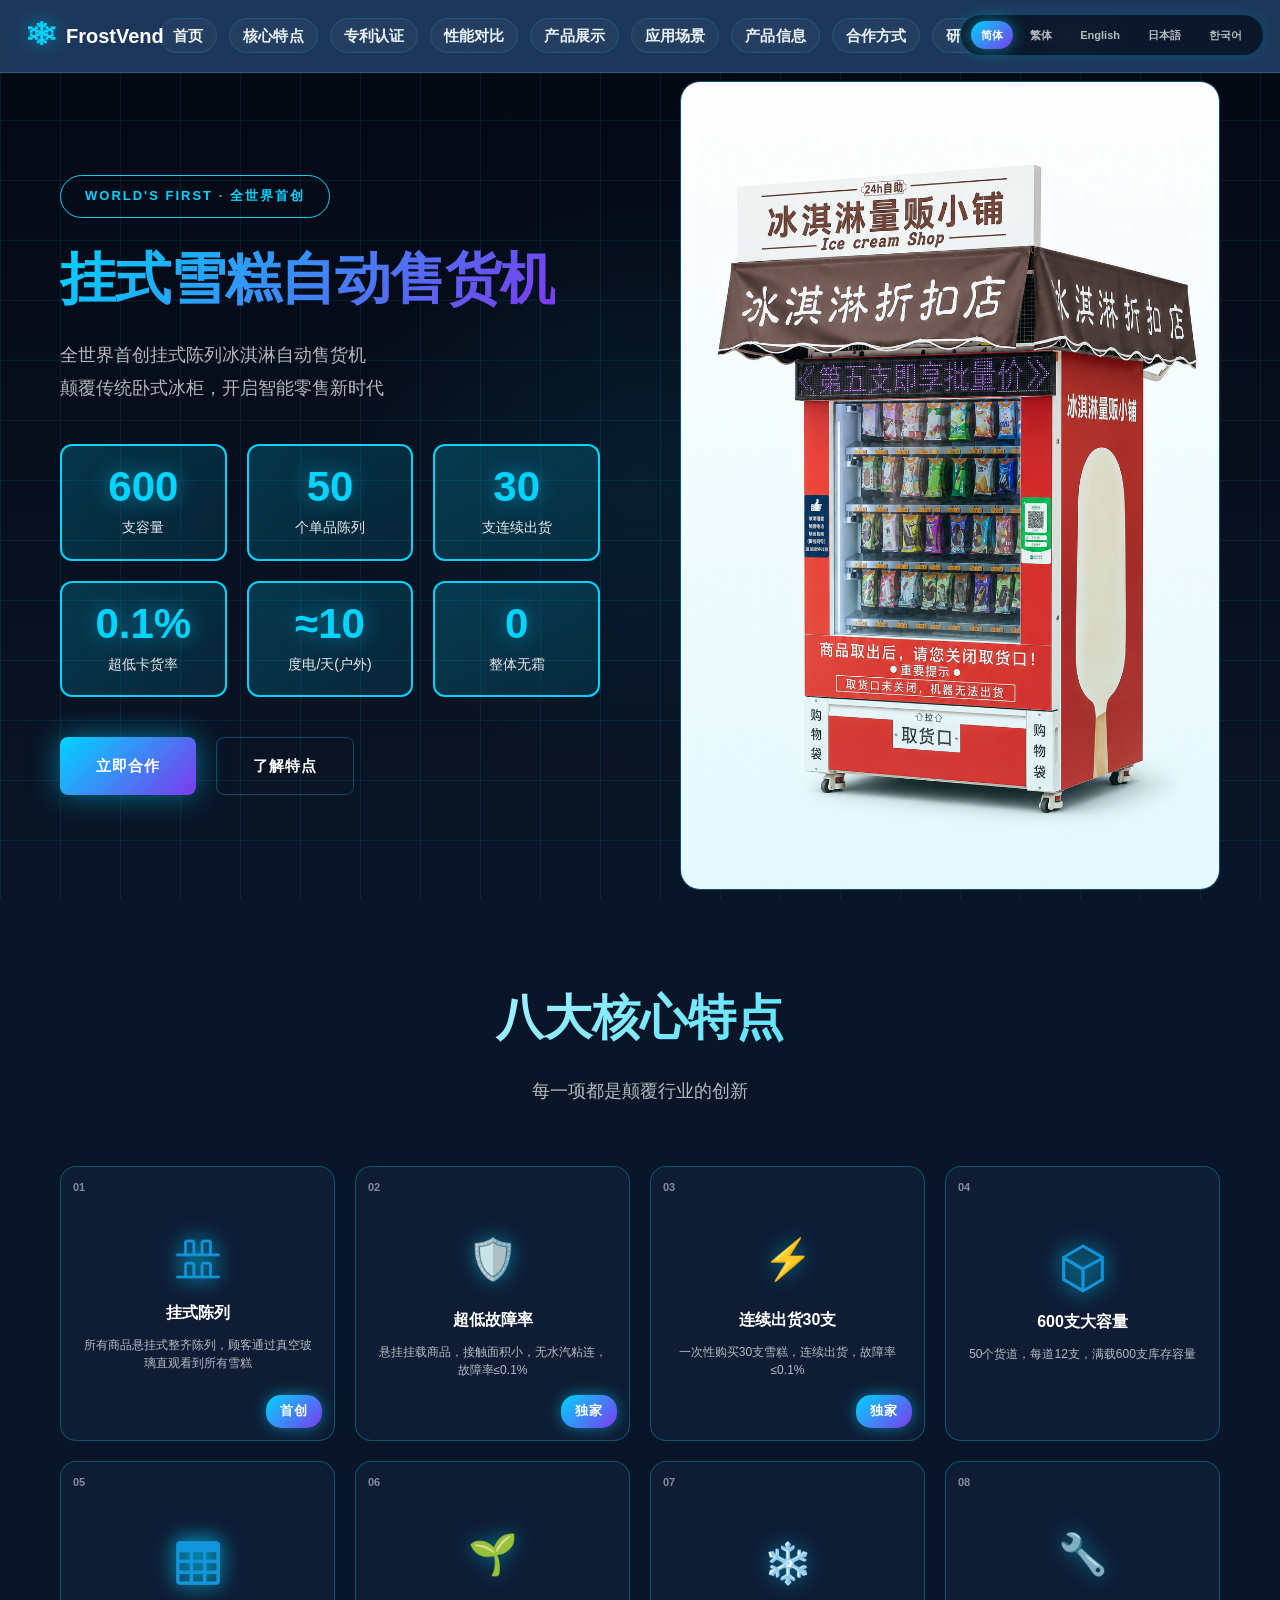
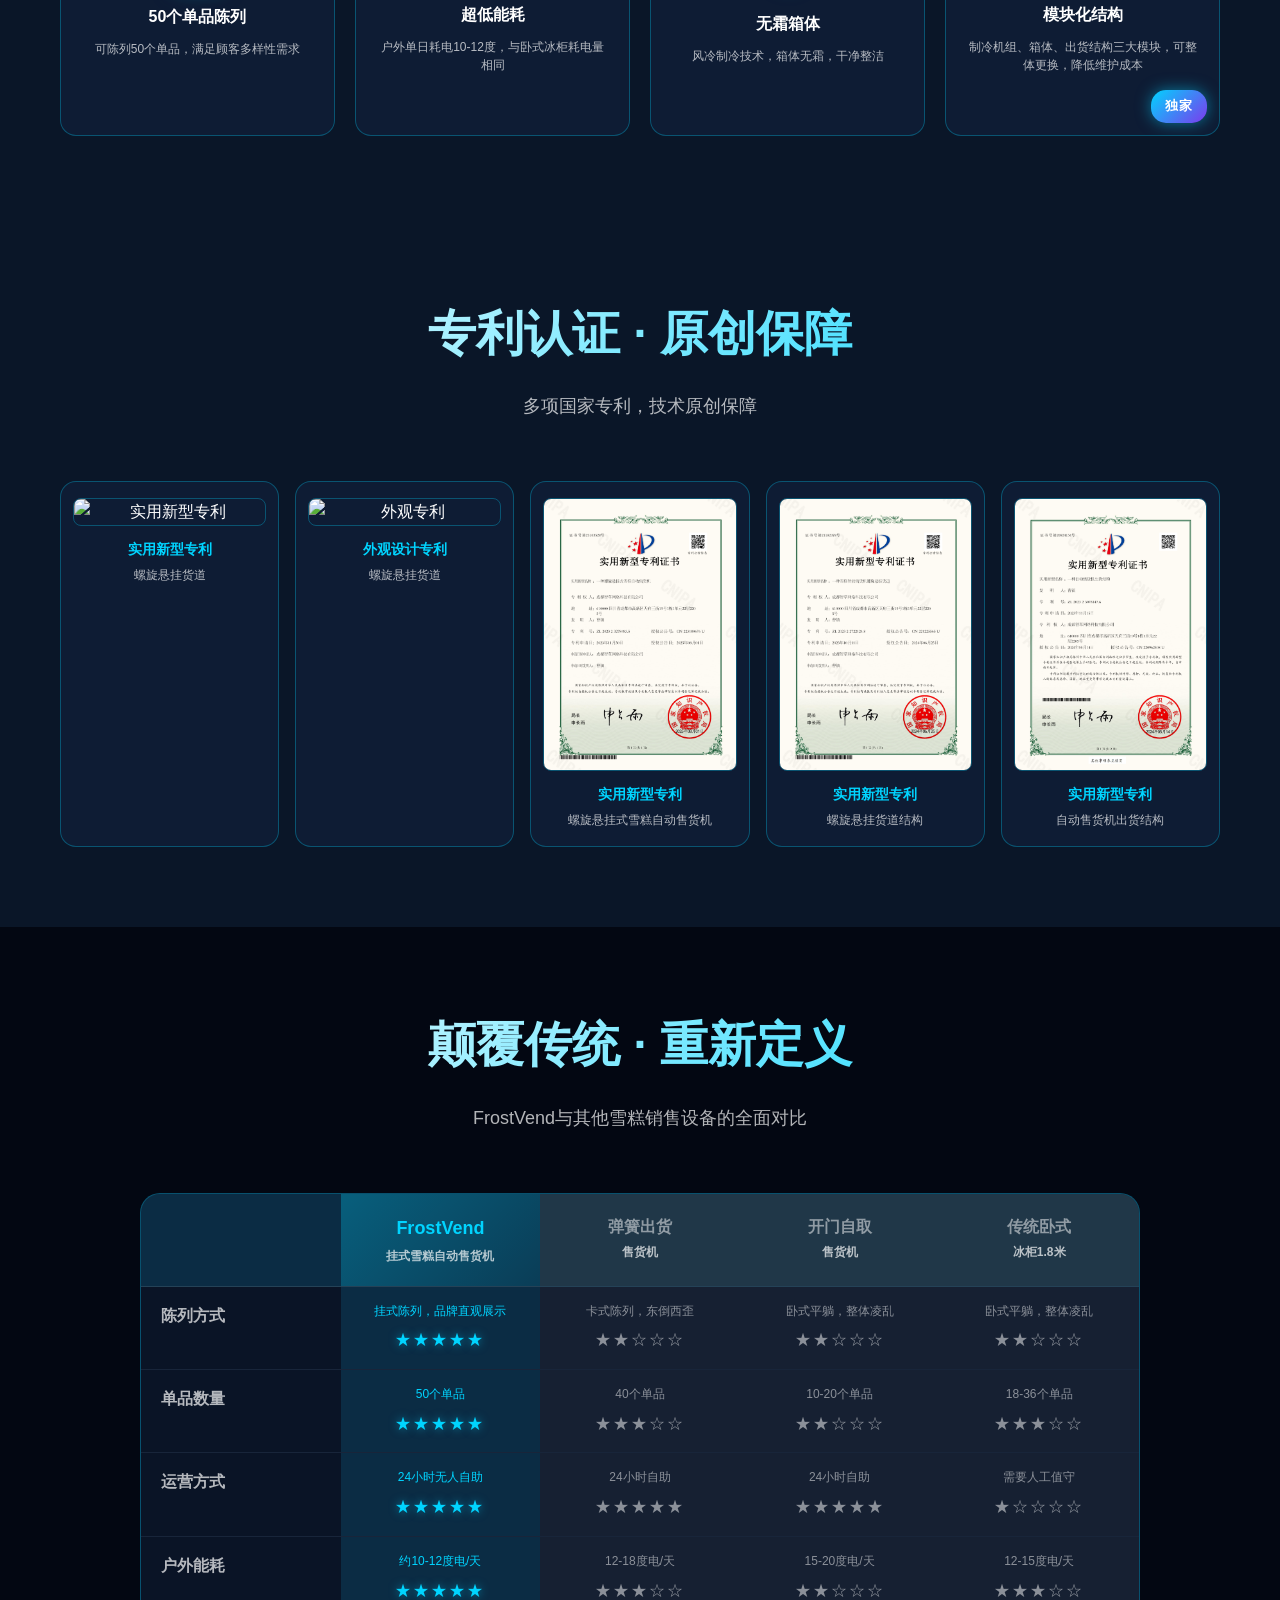
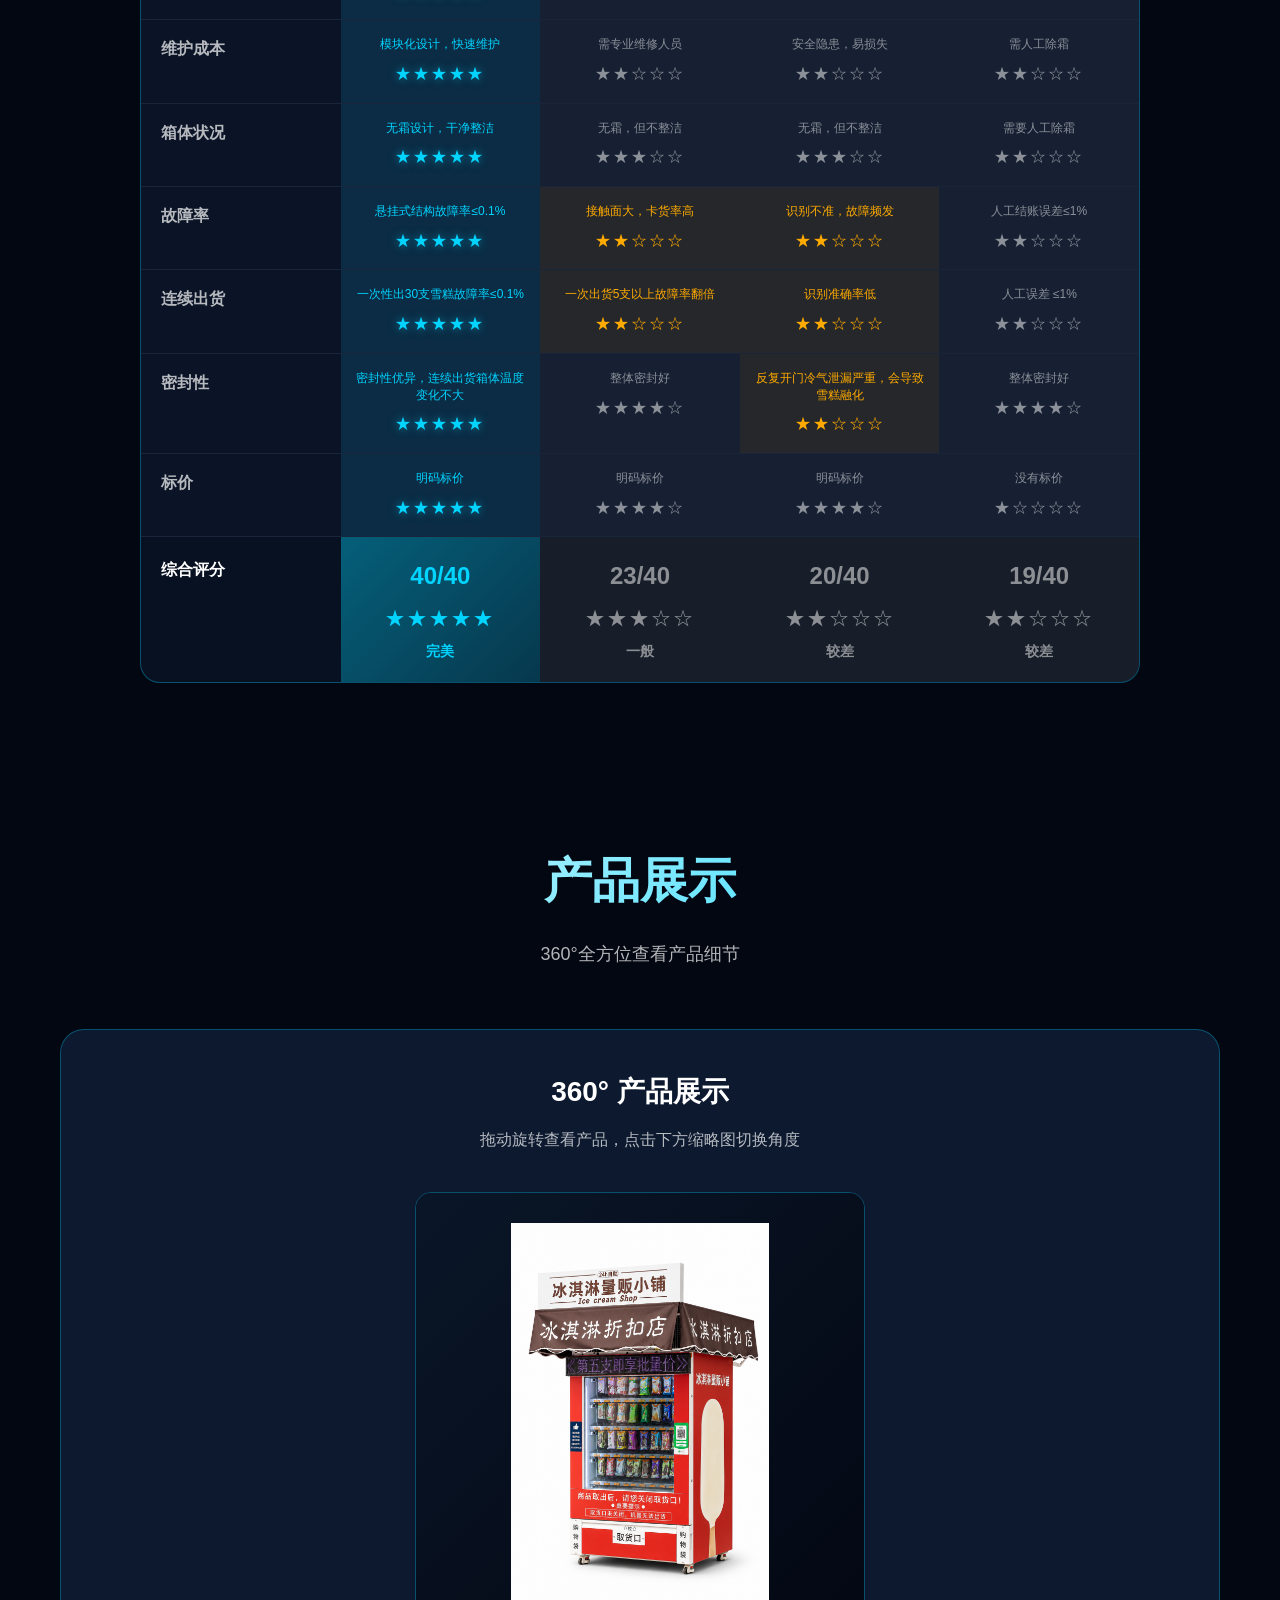
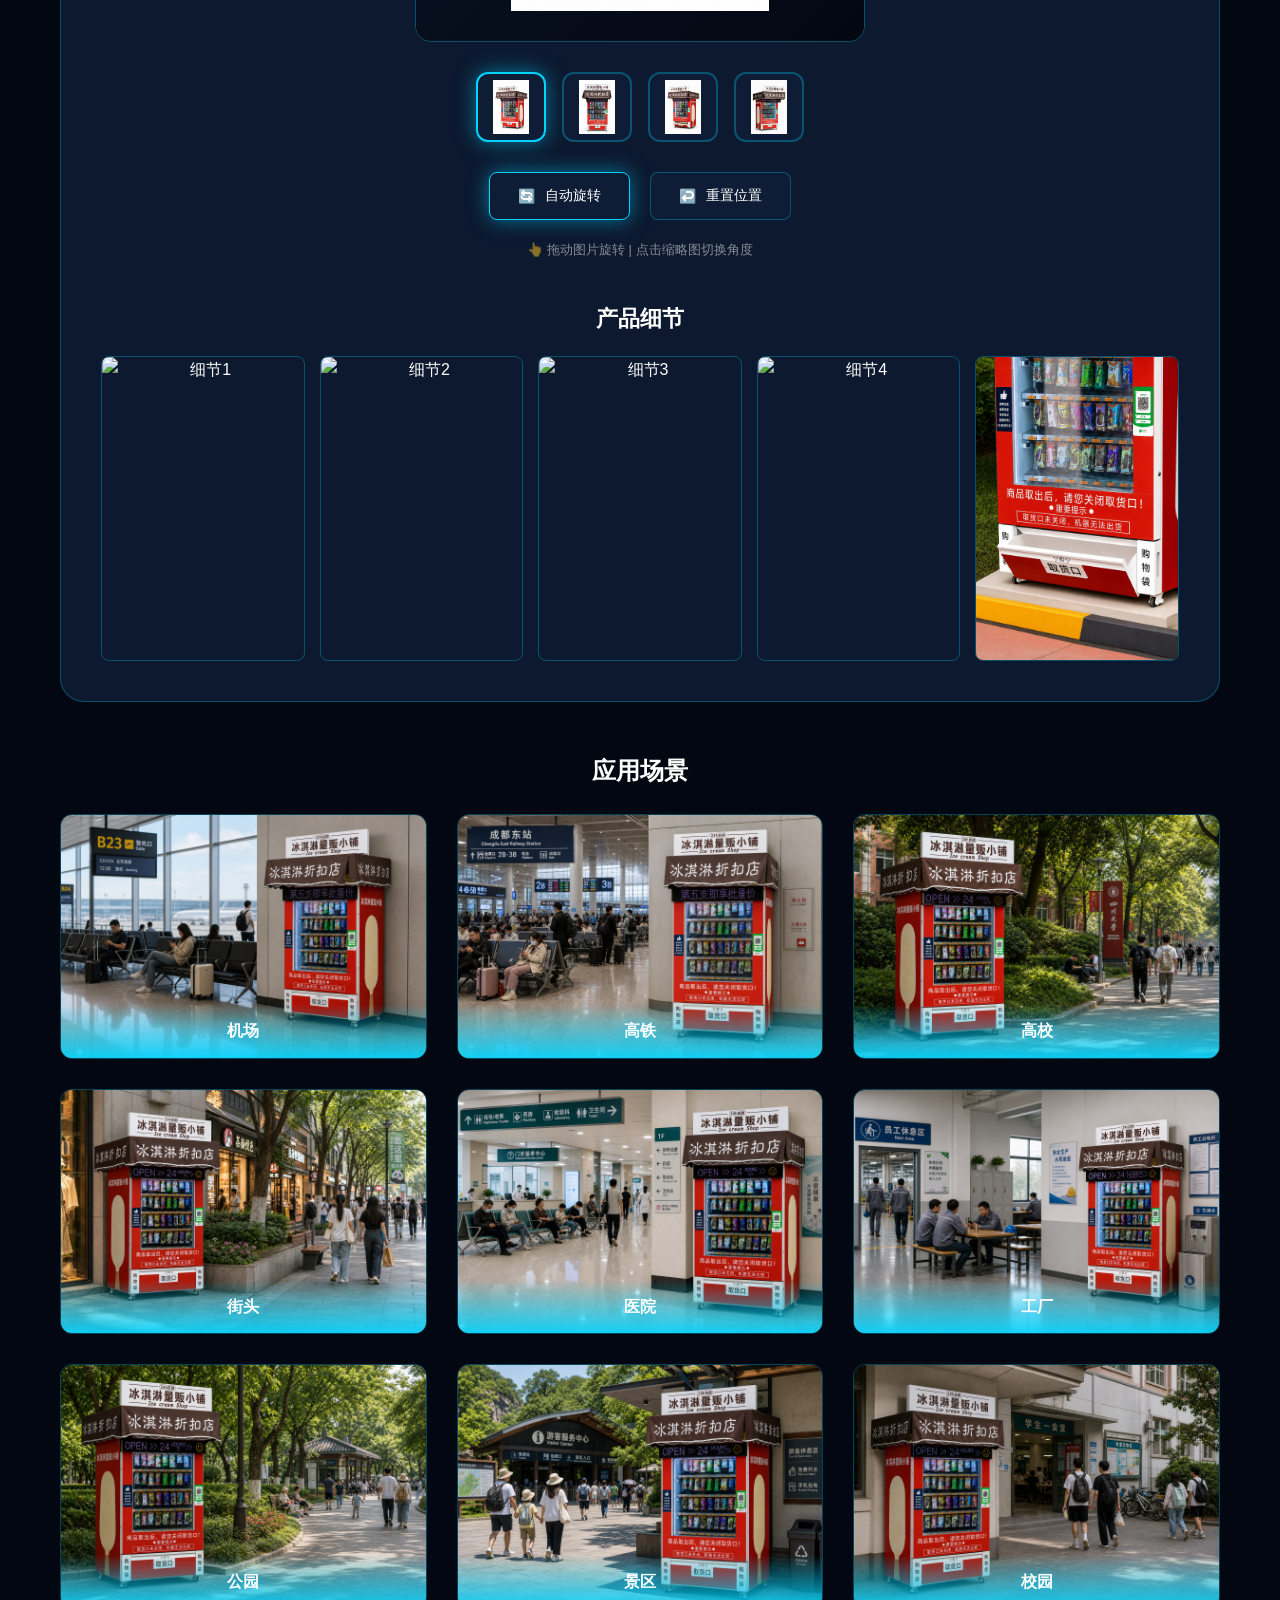
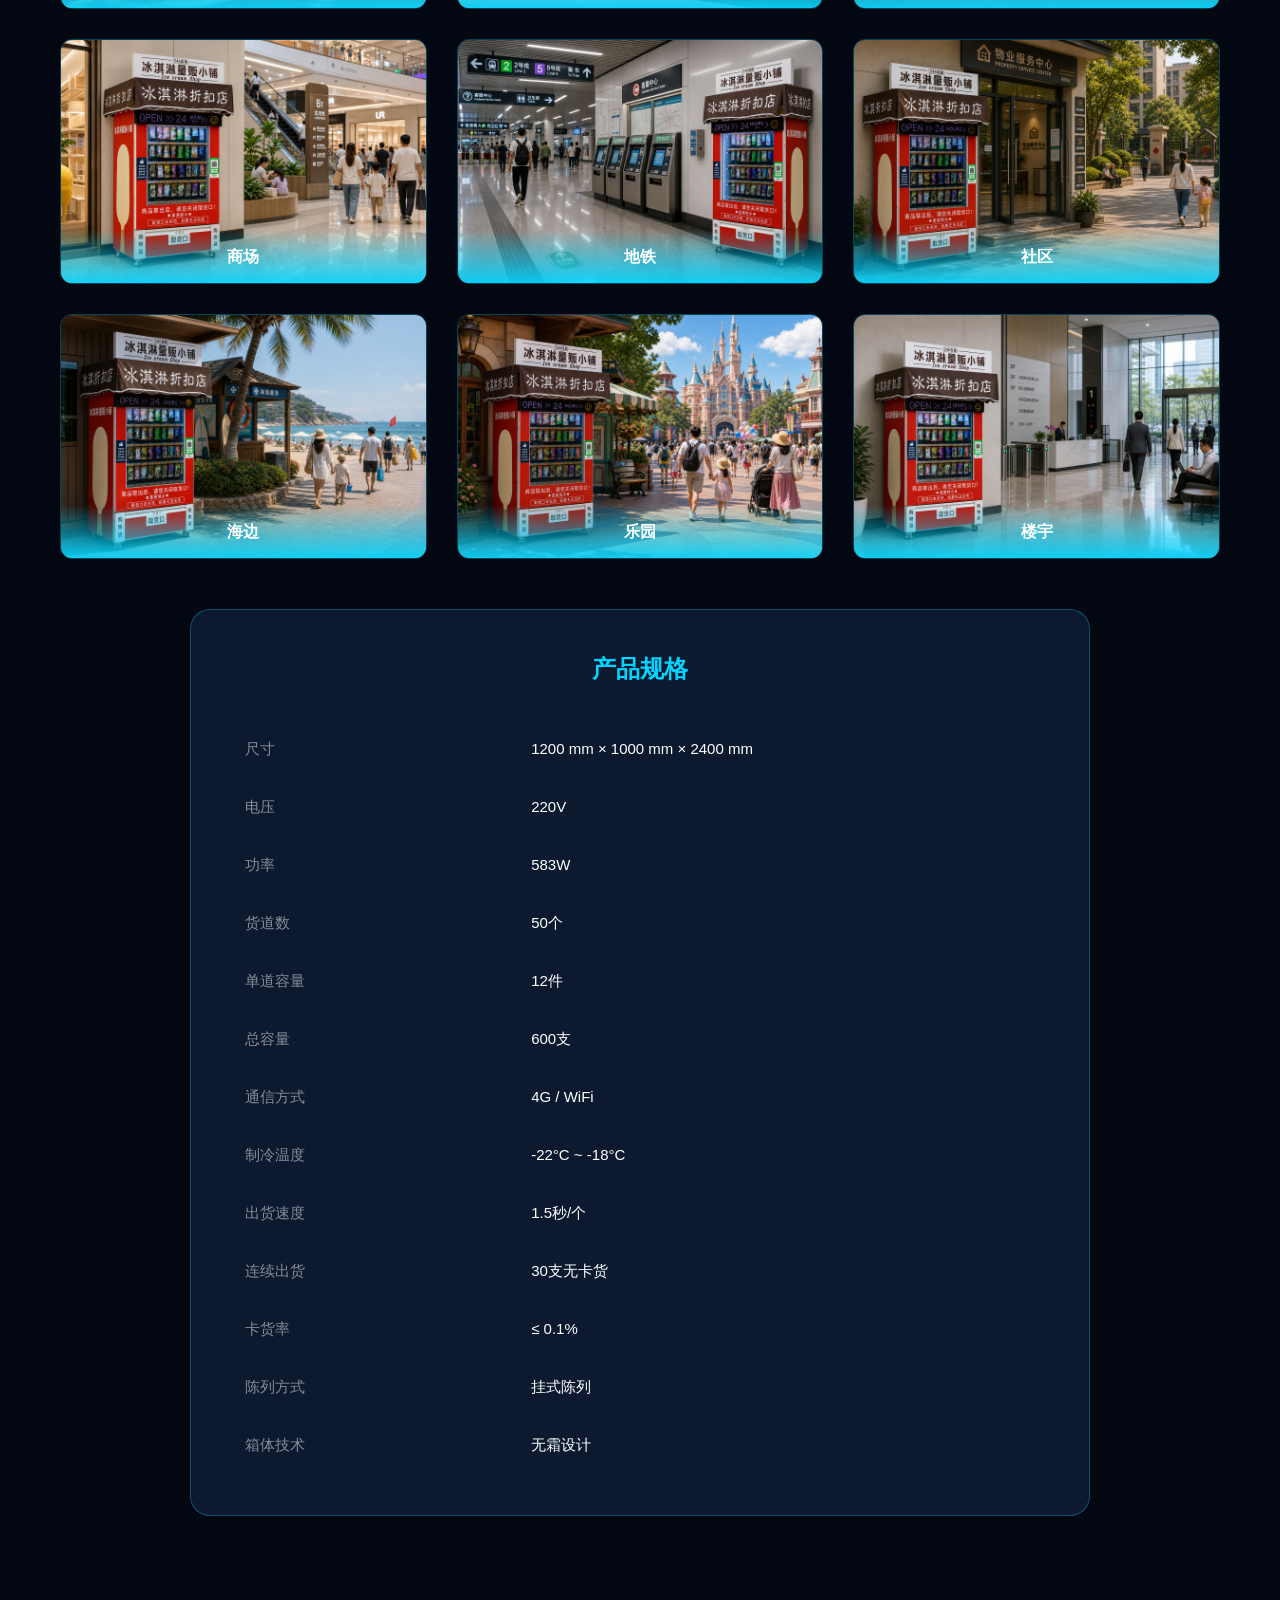
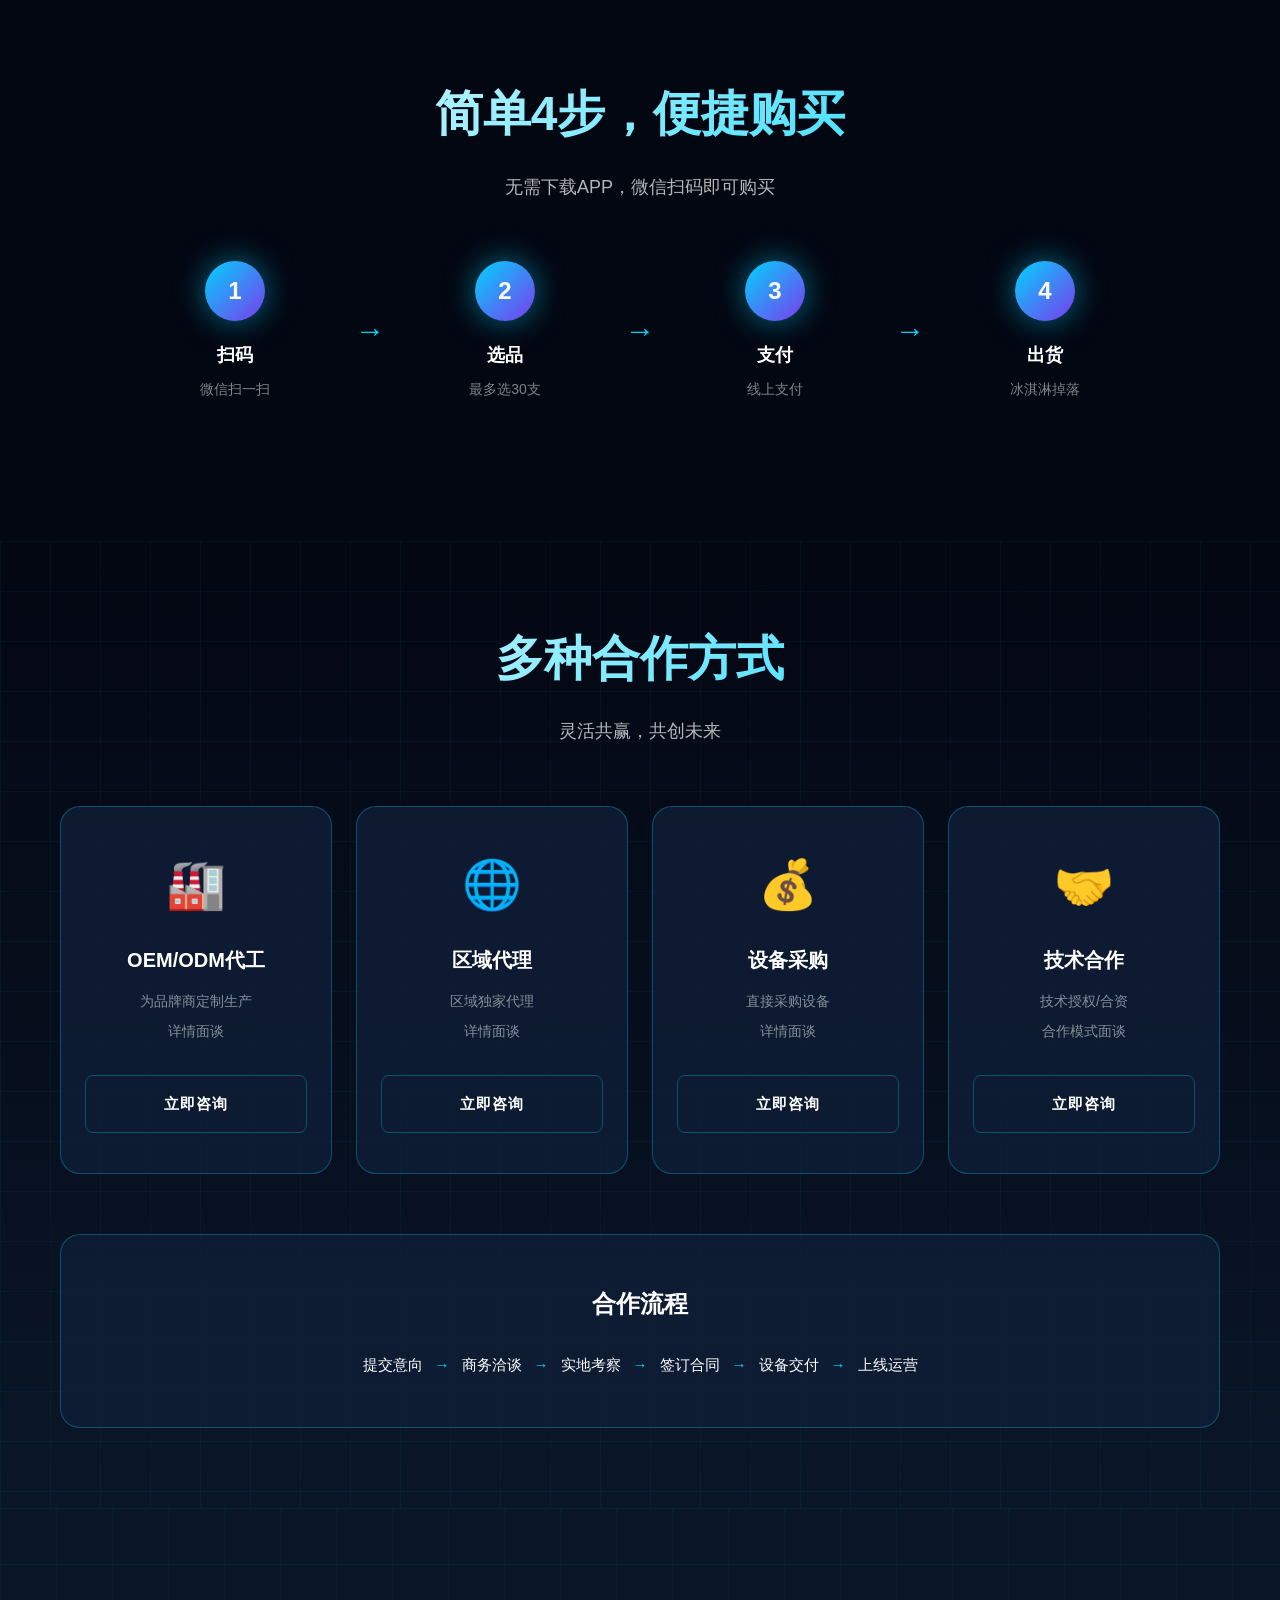
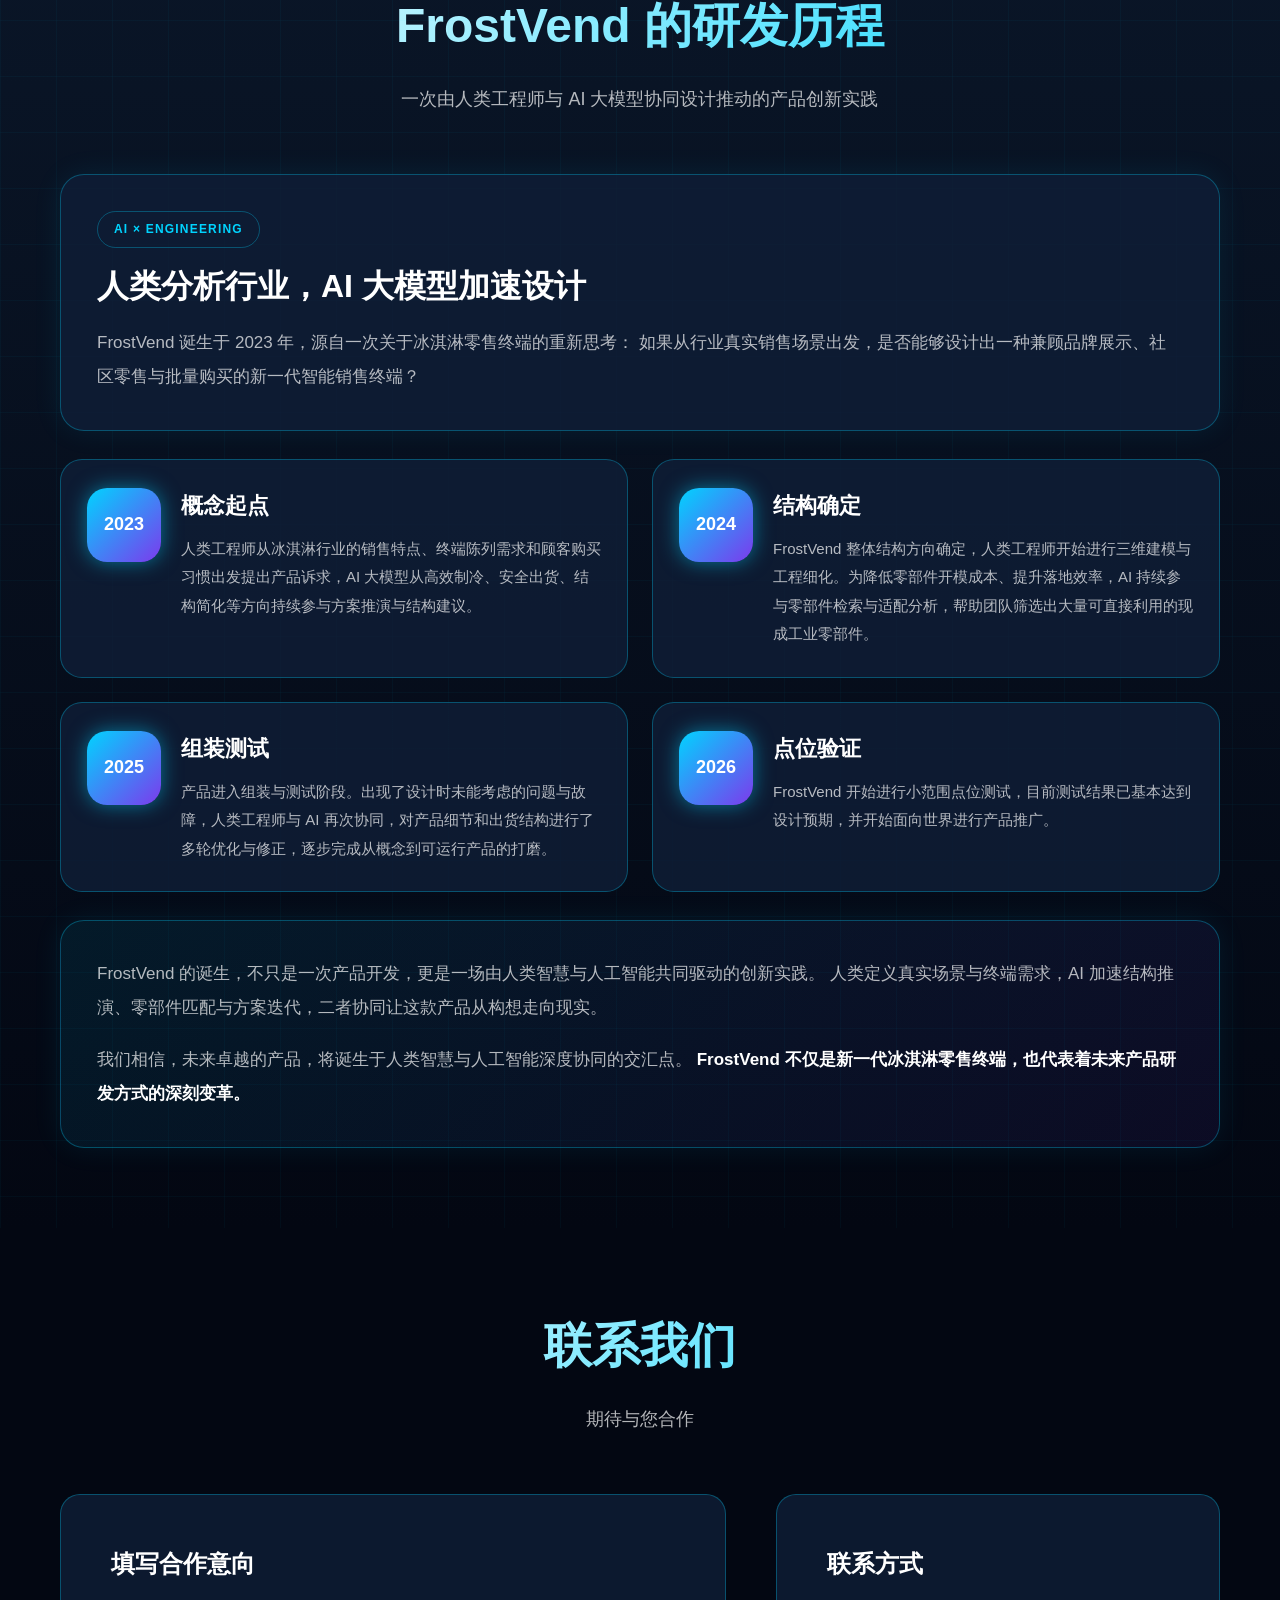
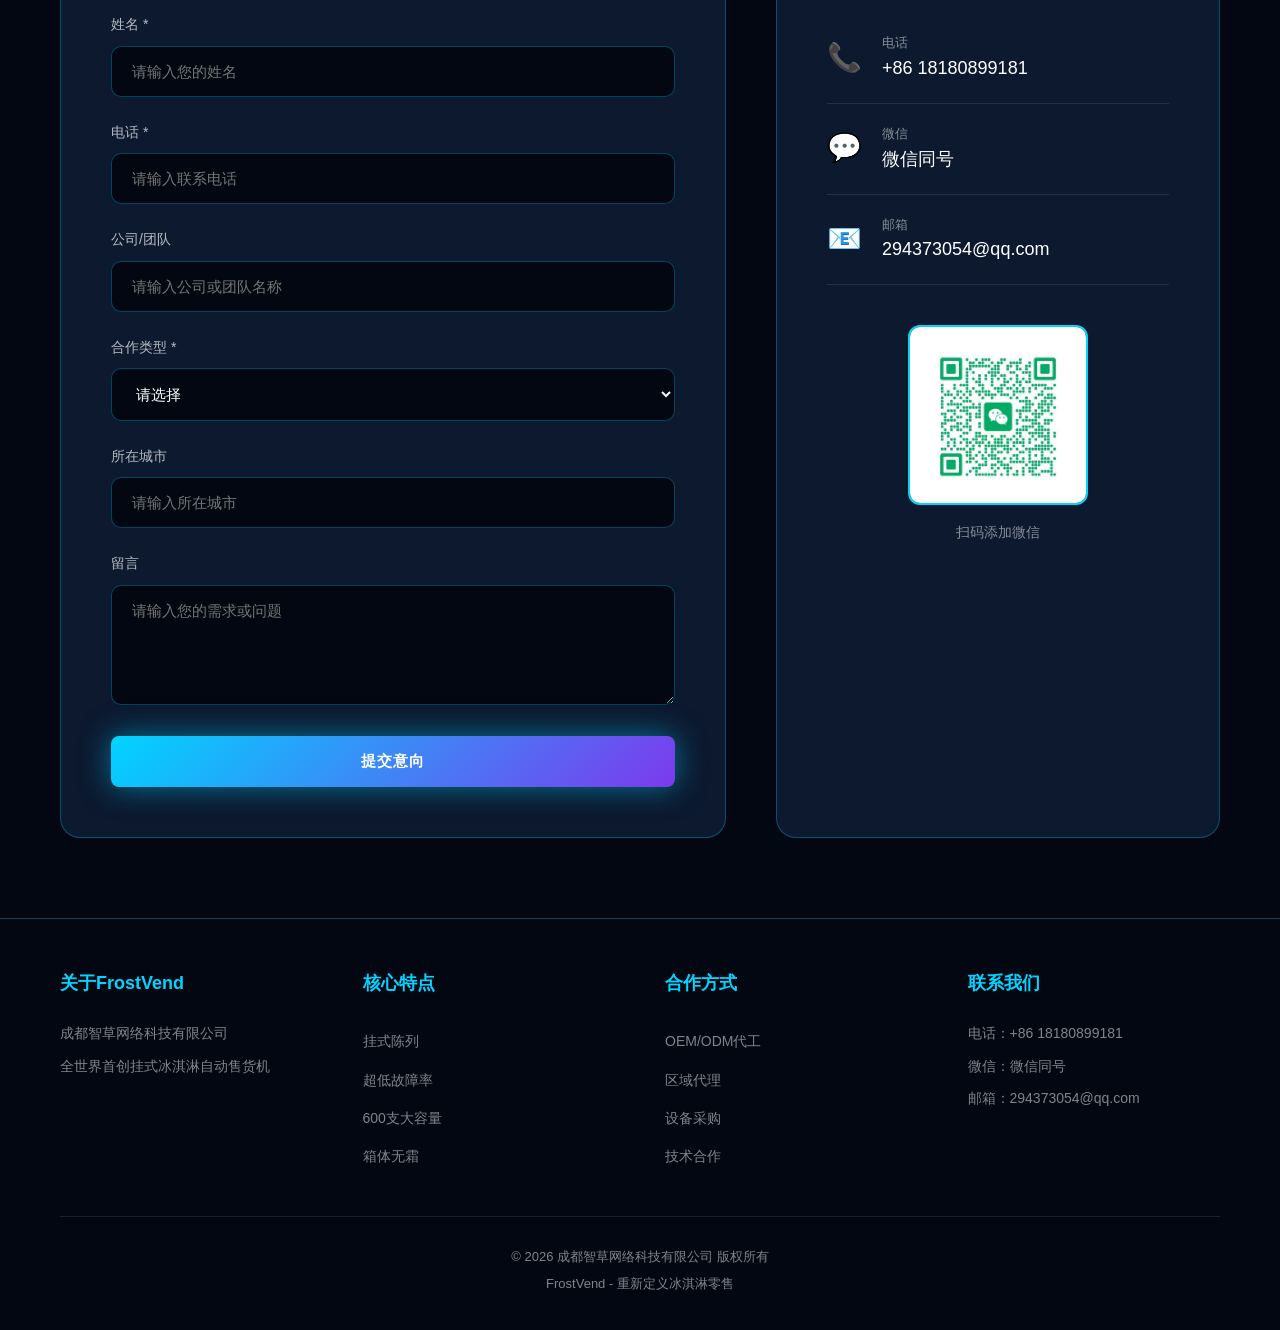
==== commit b7e49810: "刷新产品图缓存引用 为首页与海报页的产品图添加版本参数，确保新图片能及时加载出来。  Co-Authored-By: Claude Opus 4.7 <noreply@anthropic.com>" ====
--- a/index.html
+++ b/index.html
@@ -3,7 +3,7 @@
 <head>
     <meta charset="UTF-8">
     <meta name="viewport" content="width=device-width, initial-scale=1.0">
-    <title>FrostVend - 新一代冰淇淋销售终端</title>
+    <title>FrostVend新一代冰淇淋销售终端</title>
     <meta name="description" content="全世界首创挂式陈列冰淇淋自动售货机。超低故障率0.1%、连续出货30支、600支大容量、50个单品、超低能耗、箱体无霜。">
     <meta name="keywords" content="冰淇淋自动售货机,挂式陈列,雪糕机,无人售货,创新设备">
     <link rel="stylesheet" href="css/style.css">
@@ -88,7 +88,7 @@
             </div>
             <div class="hero-image">
                 <div class="hero-image-wrapper">
-                    <img src="images/product/1.png" alt="FrostVend 挂式雪糕自动售货机">
+                    <img src="images/product/1.png?v=20260714" alt="FrostVend 挂式雪糕自动售货机">
                 </div>
             </div>
         </div>
@@ -453,21 +453,21 @@
                 <div class="viewer-360">
                     <div class="viewer-360-container auto-rotate" id="viewer360">
                         <div class="viewer-360-face">
-                            <img src="images/product/1.png" alt="FrostVend 挂式雪糕自动售货机" class="viewer-360-image" id="mainImage">
+                            <img src="images/product/1.png?v=20260714" alt="FrostVend 挂式雪糕自动售货机" class="viewer-360-image" id="mainImage">
                         </div>
                     </div>
                     <div class="viewer-360-angles">
                         <button class="viewer-360-angle-btn active" data-angle="0">
-                            <img src="images/product/1.png" alt="正面">
+                            <img src="images/product/1.png?v=20260714" alt="正面">
                         </button>
                         <button class="viewer-360-angle-btn" data-angle="1">
-                            <img src="images/product/2.png" alt="侧面1">
+                            <img src="images/product/2.png?v=20260714" alt="侧面1">
                         </button>
                         <button class="viewer-360-angle-btn" data-angle="2">
-                            <img src="images/product/3.png" alt="侧面2">
+                            <img src="images/product/3.png?v=20260714" alt="侧面2">
                         </button>
                         <button class="viewer-360-angle-btn" data-angle="3">
-                            <img src="images/product/4.png" alt="侧面3">
+                            <img src="images/product/4.png?v=20260714" alt="侧面3">
                         </button>
                     </div>
                     <div class="viewer-360-controls">
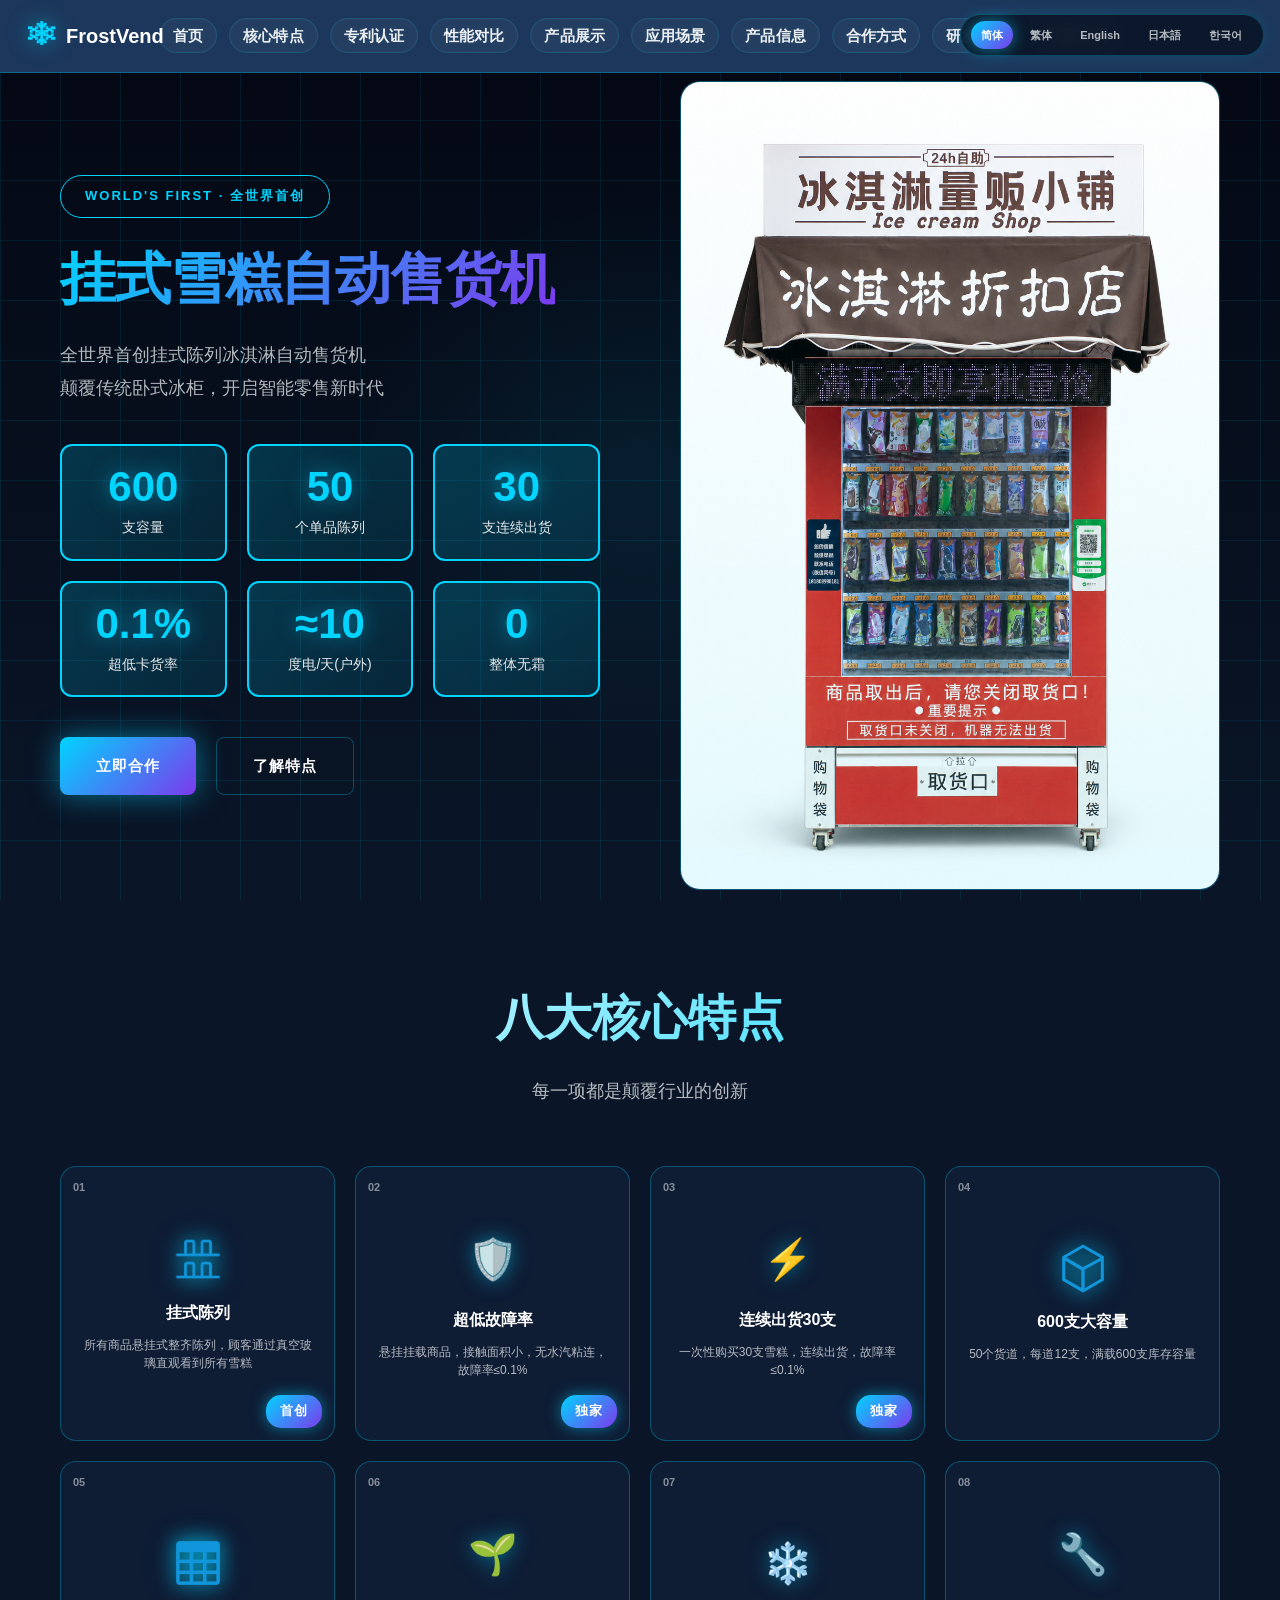
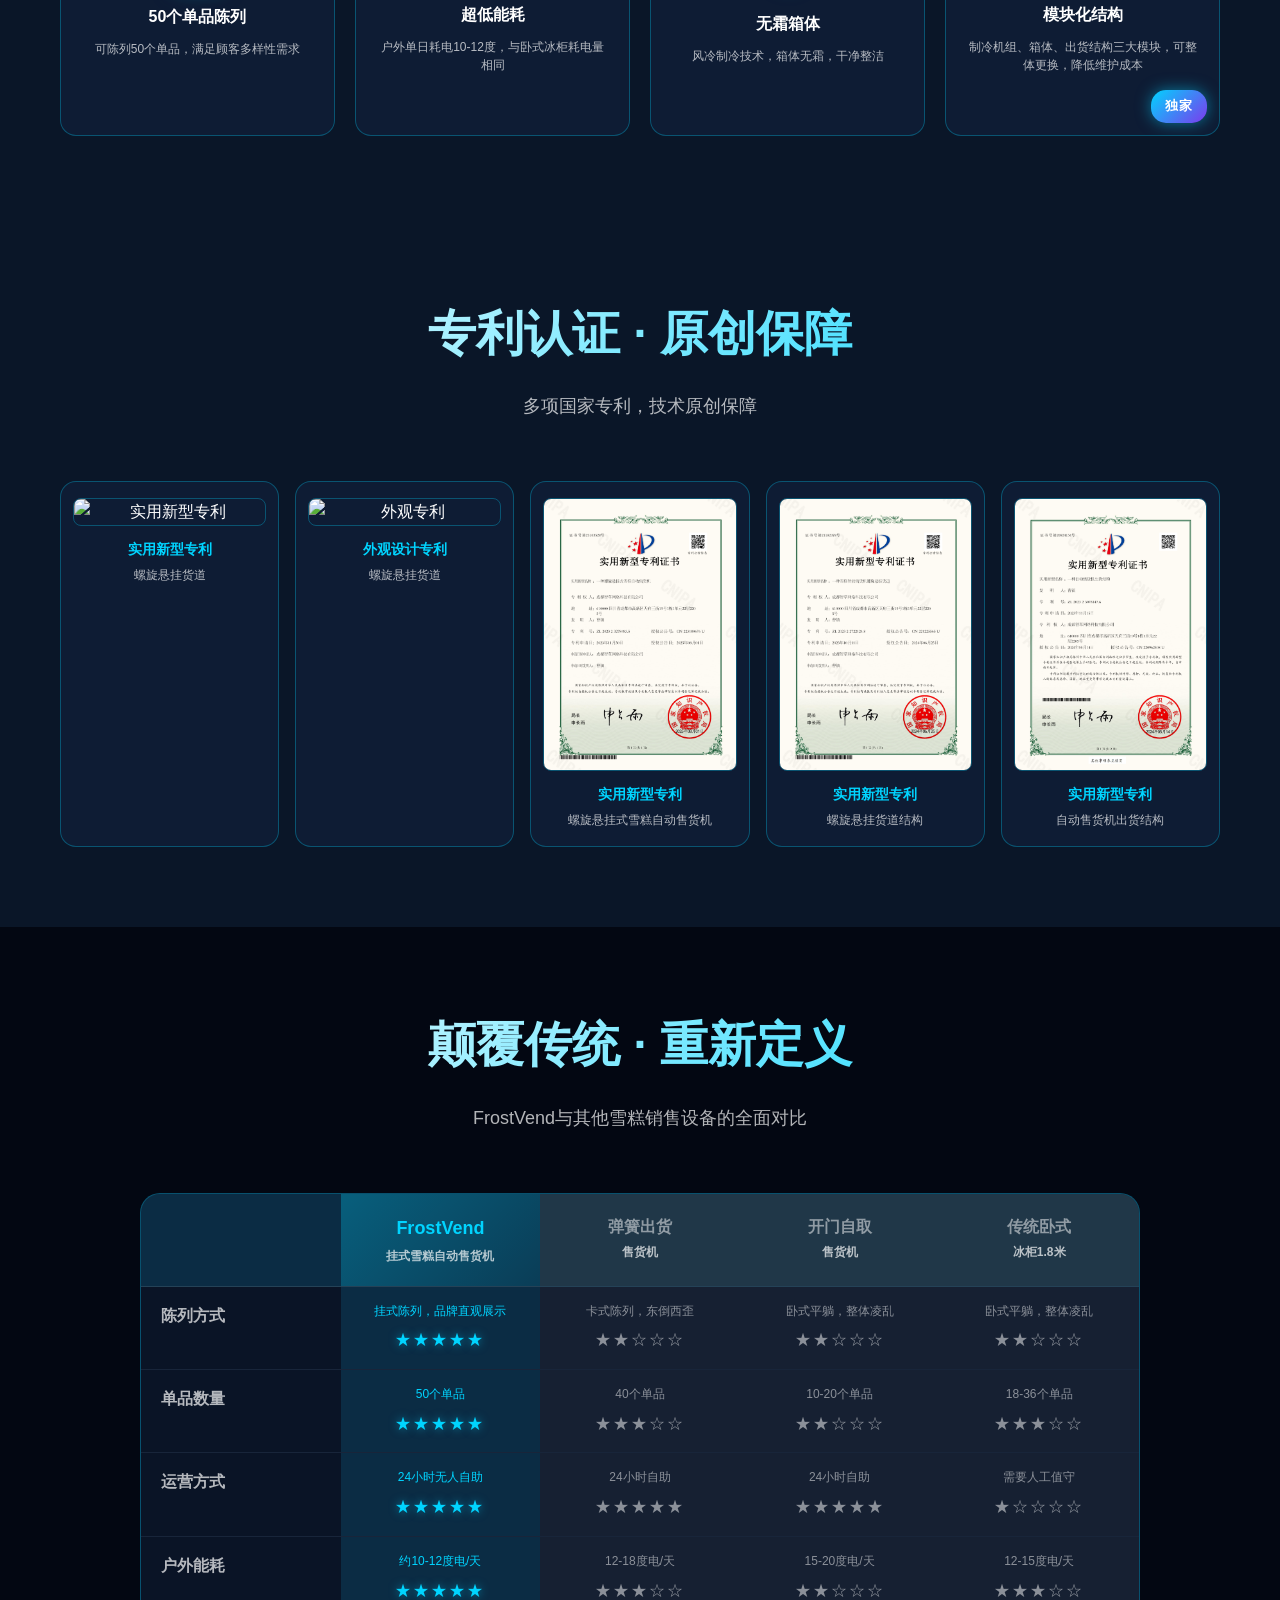
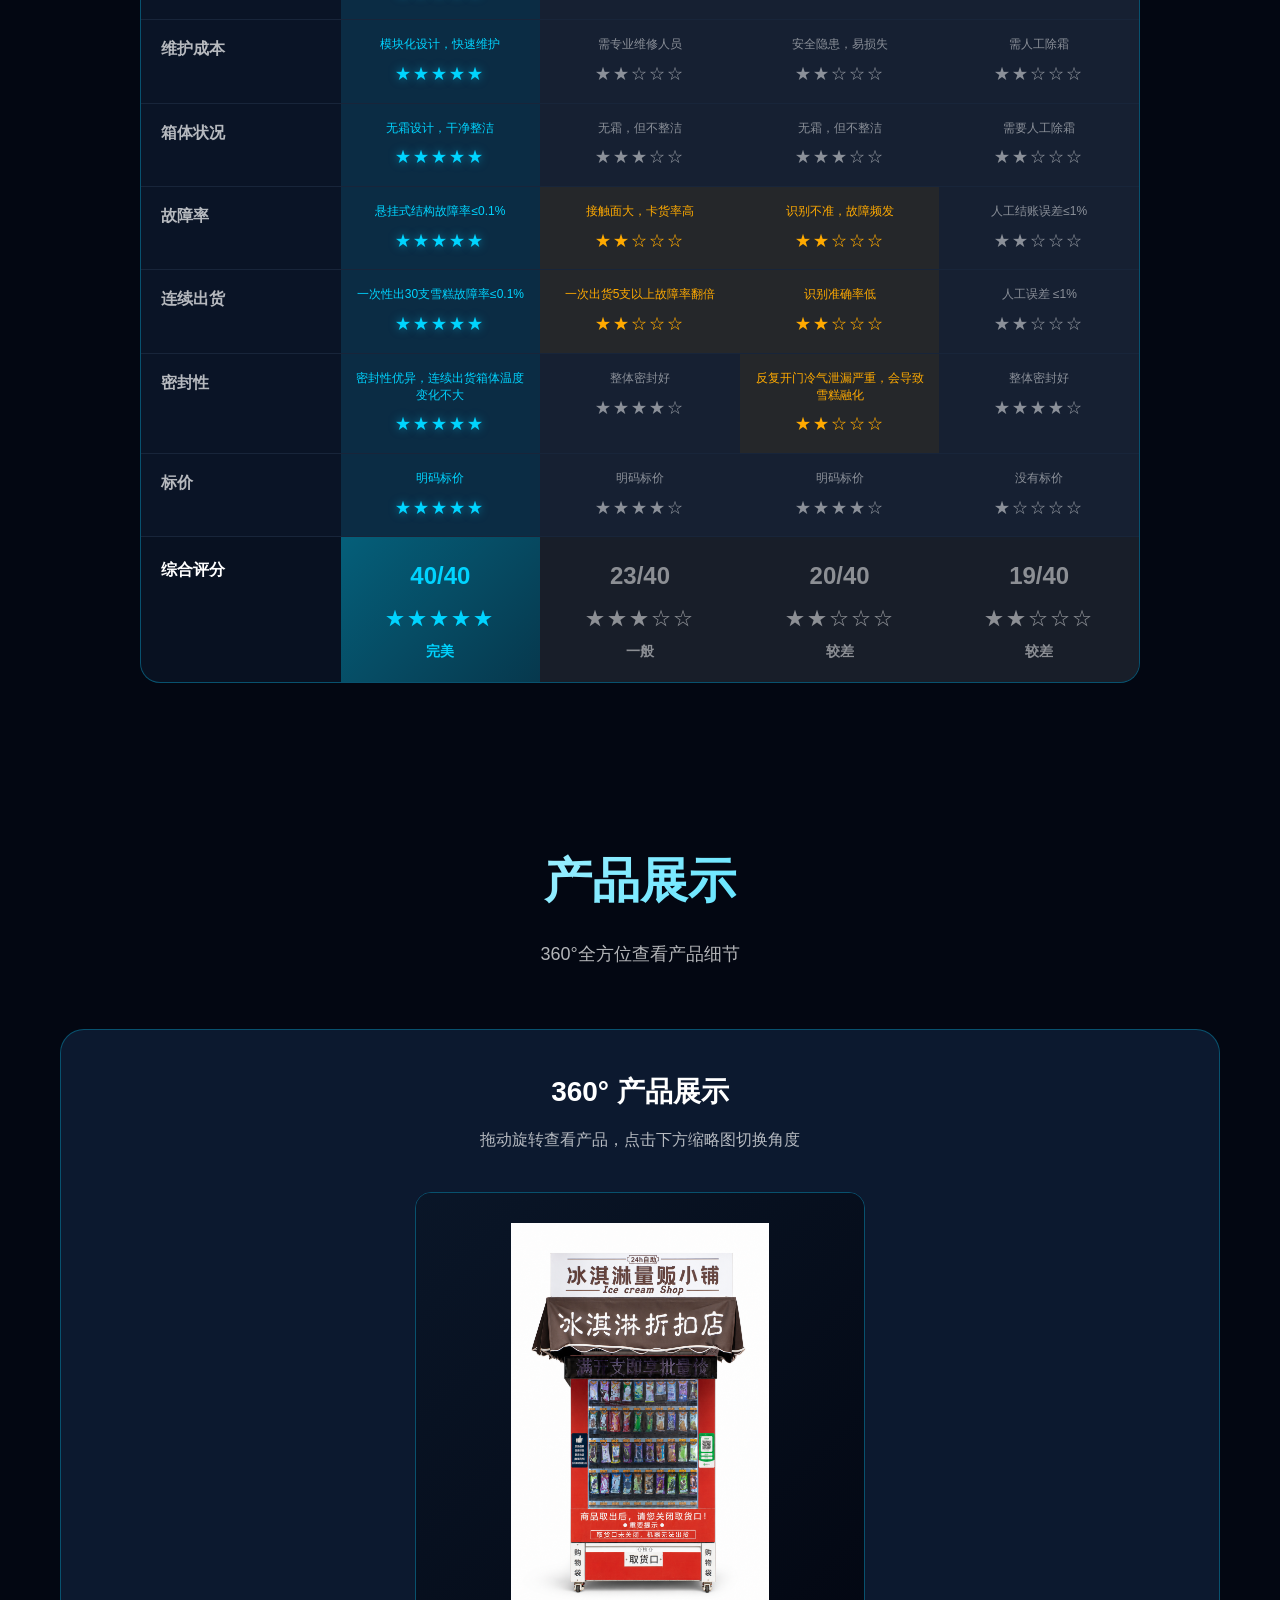
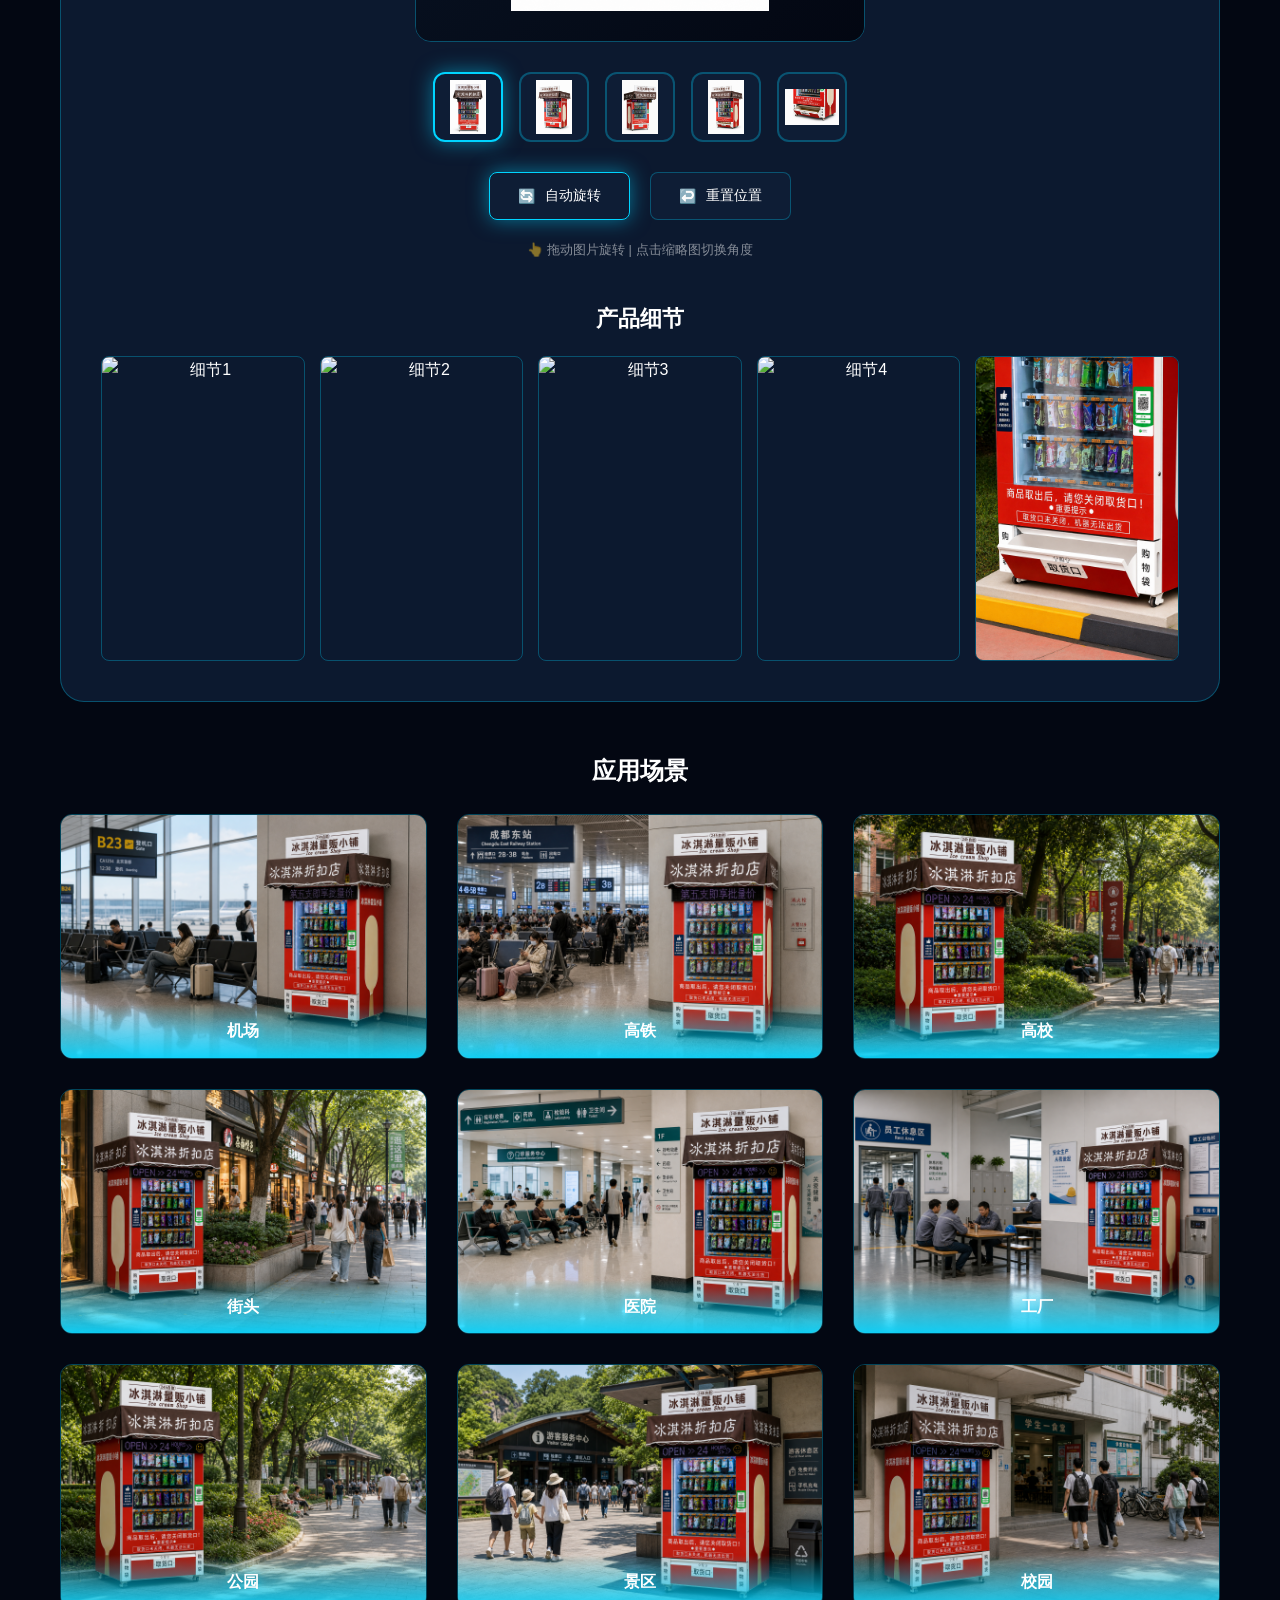
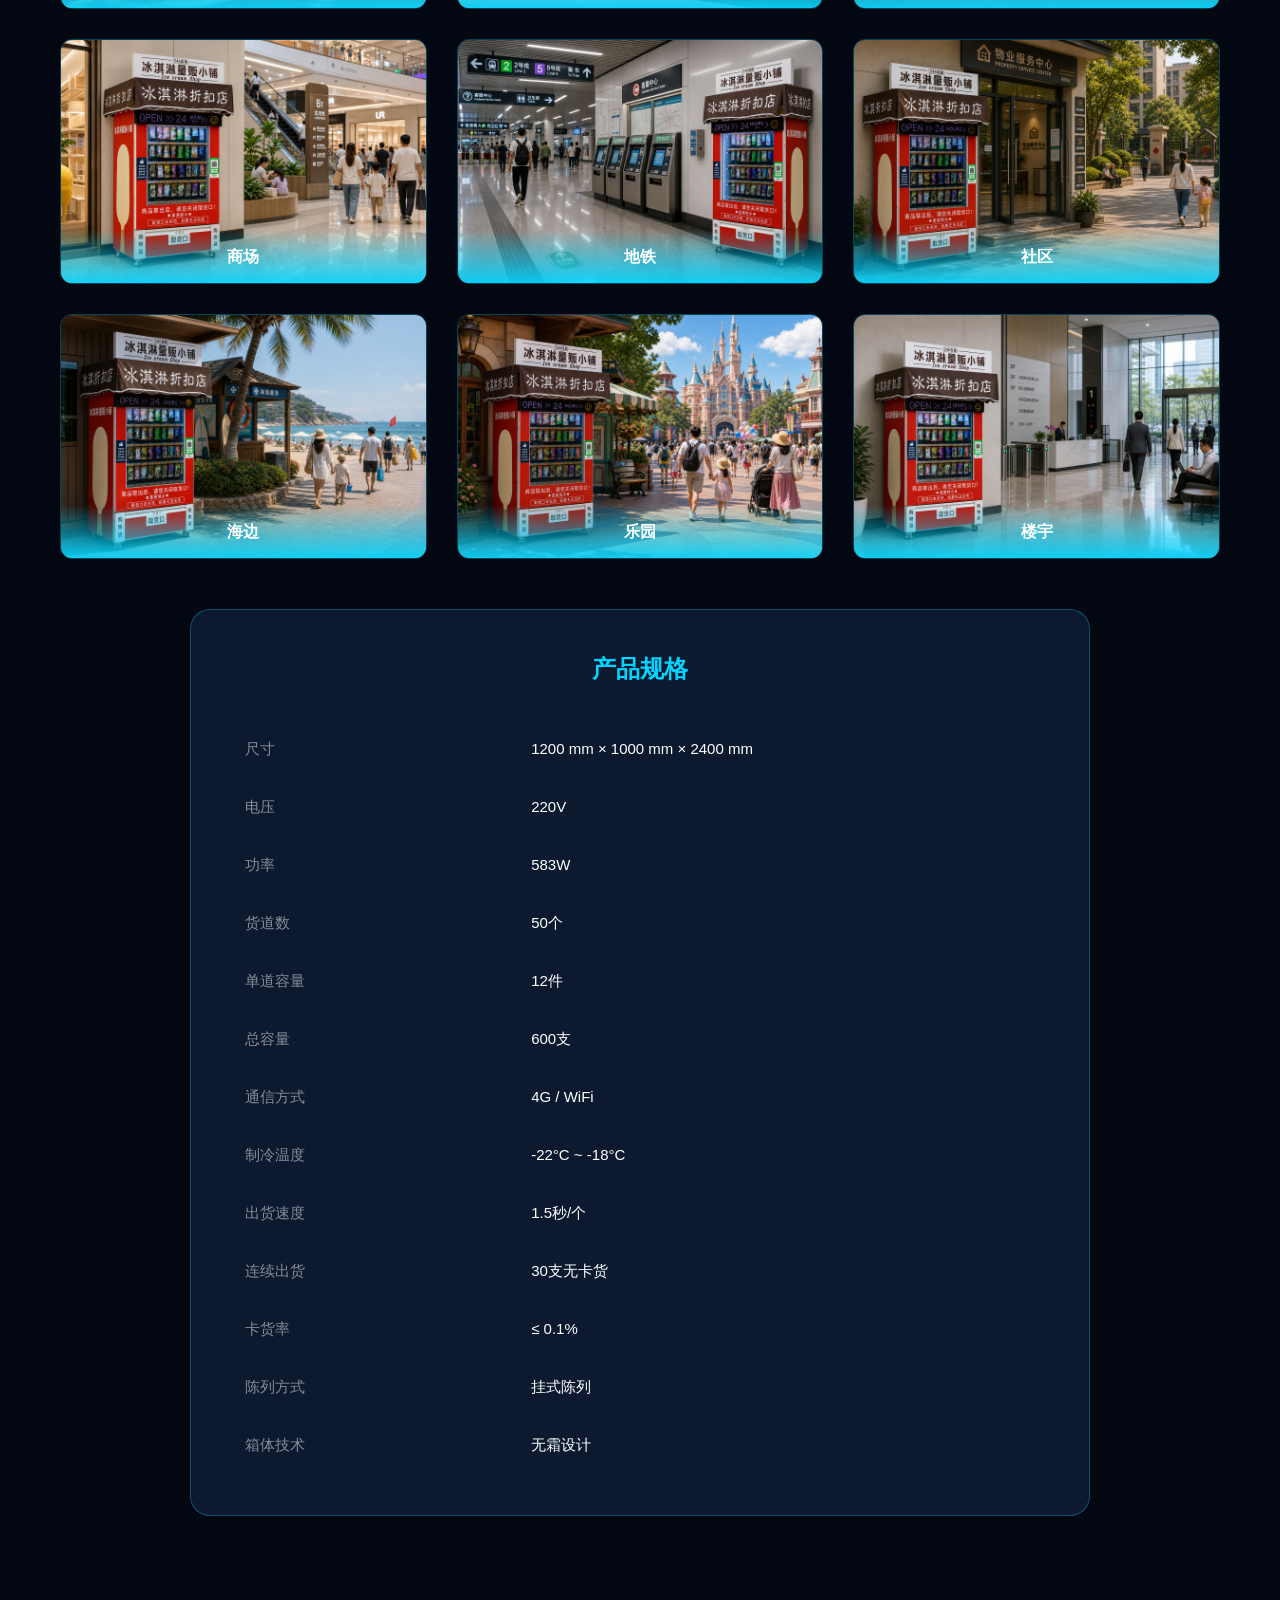
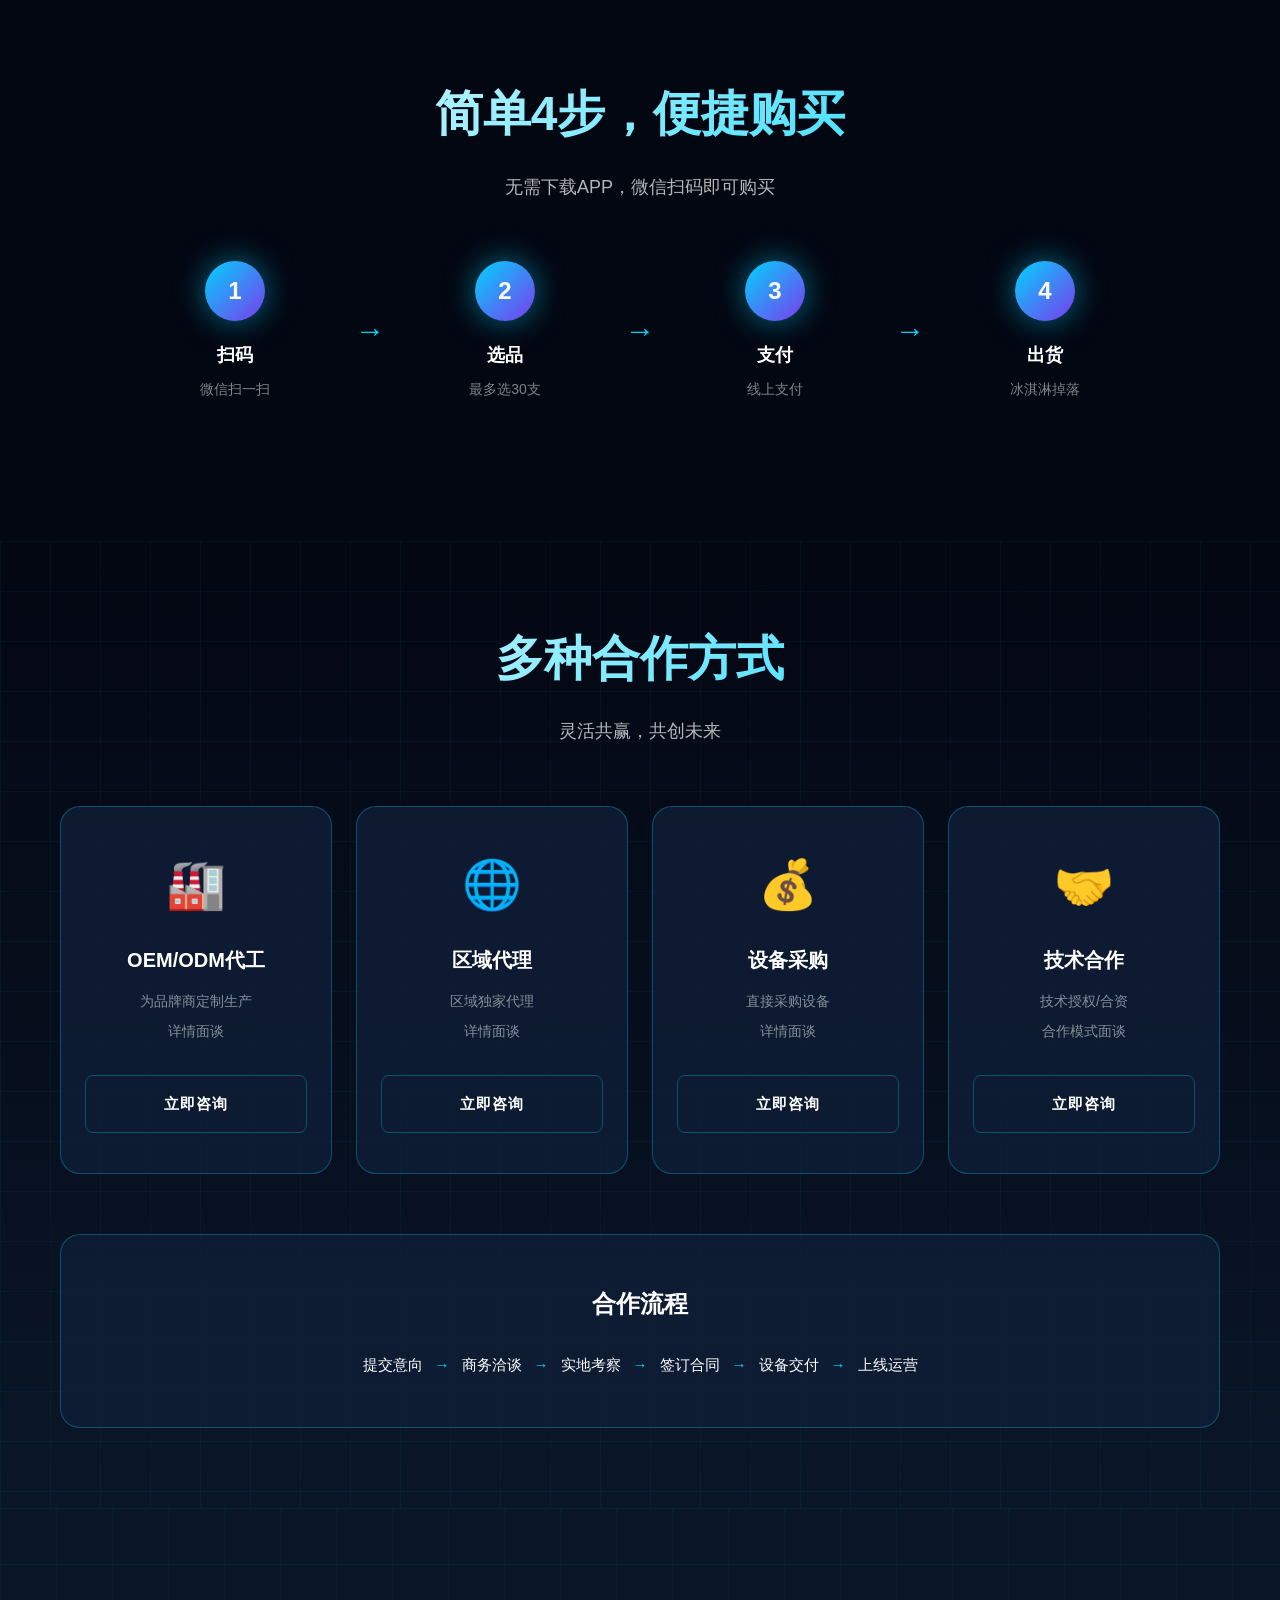
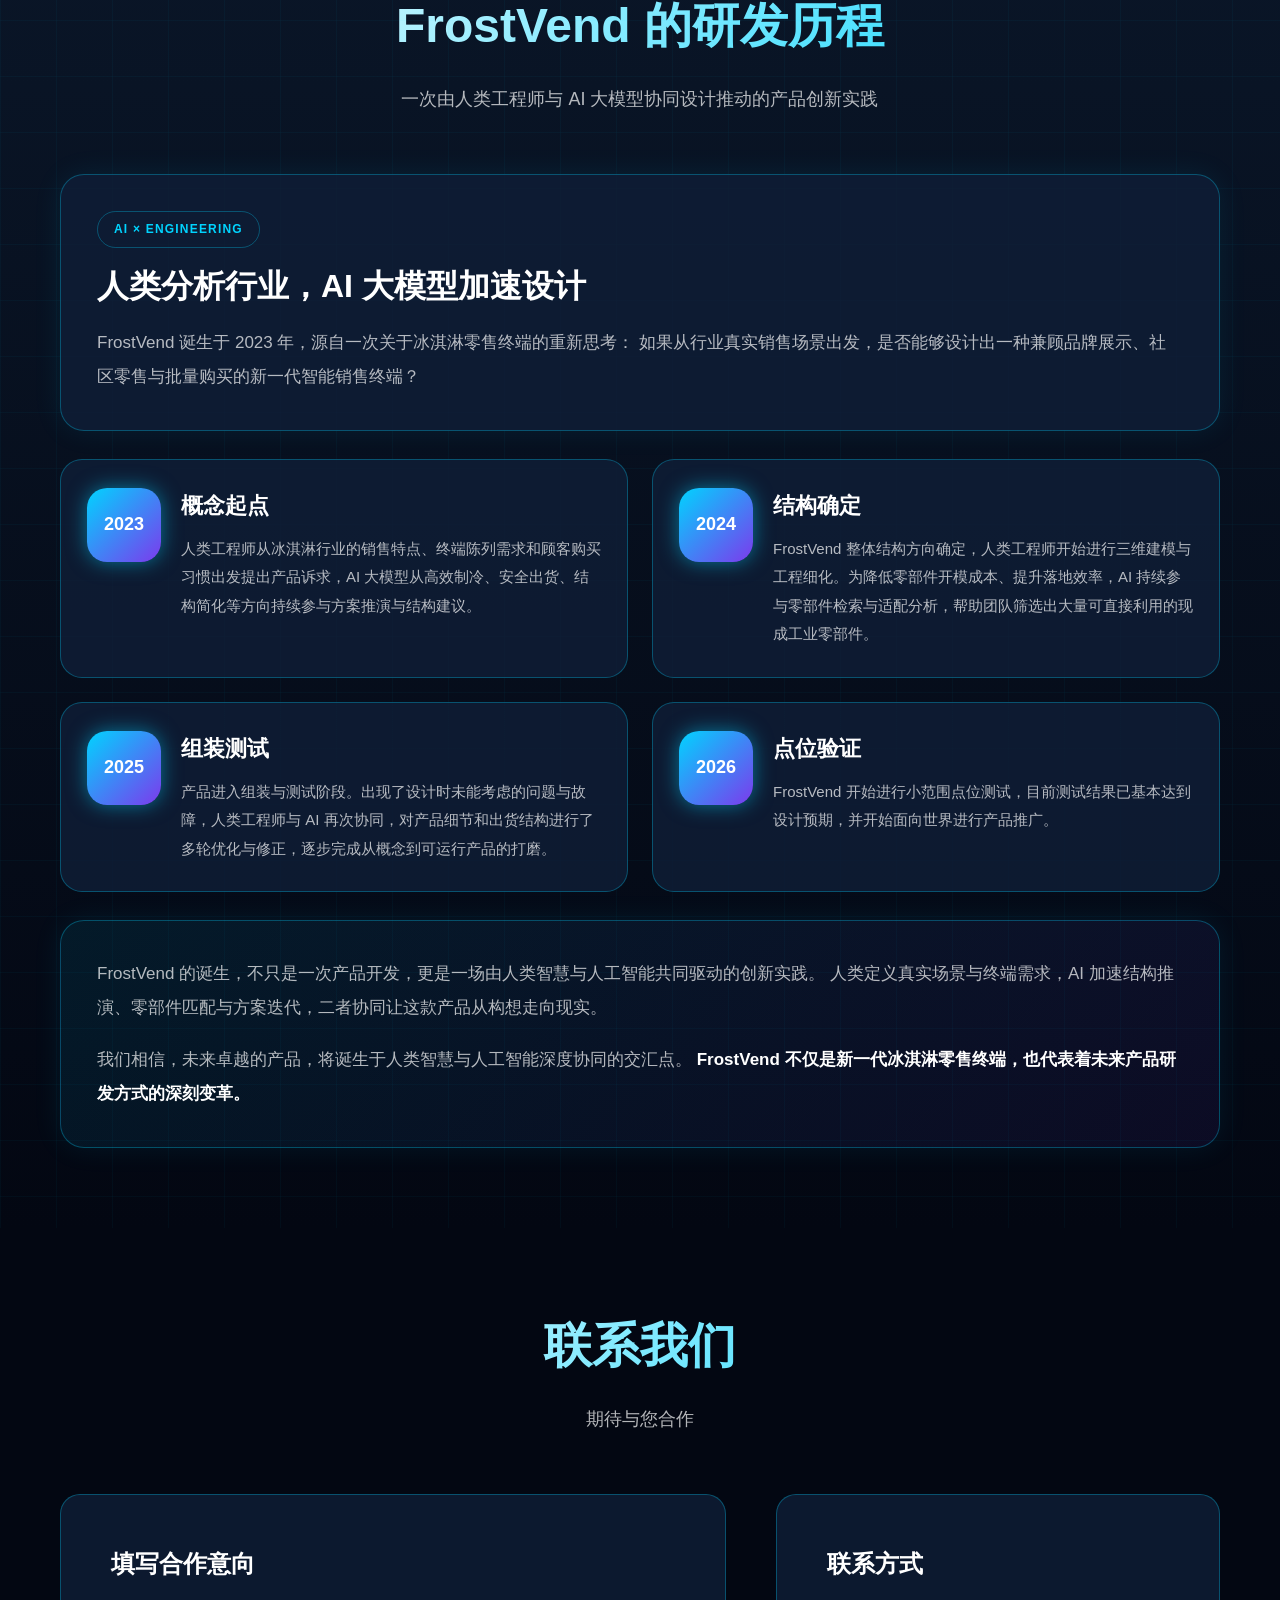
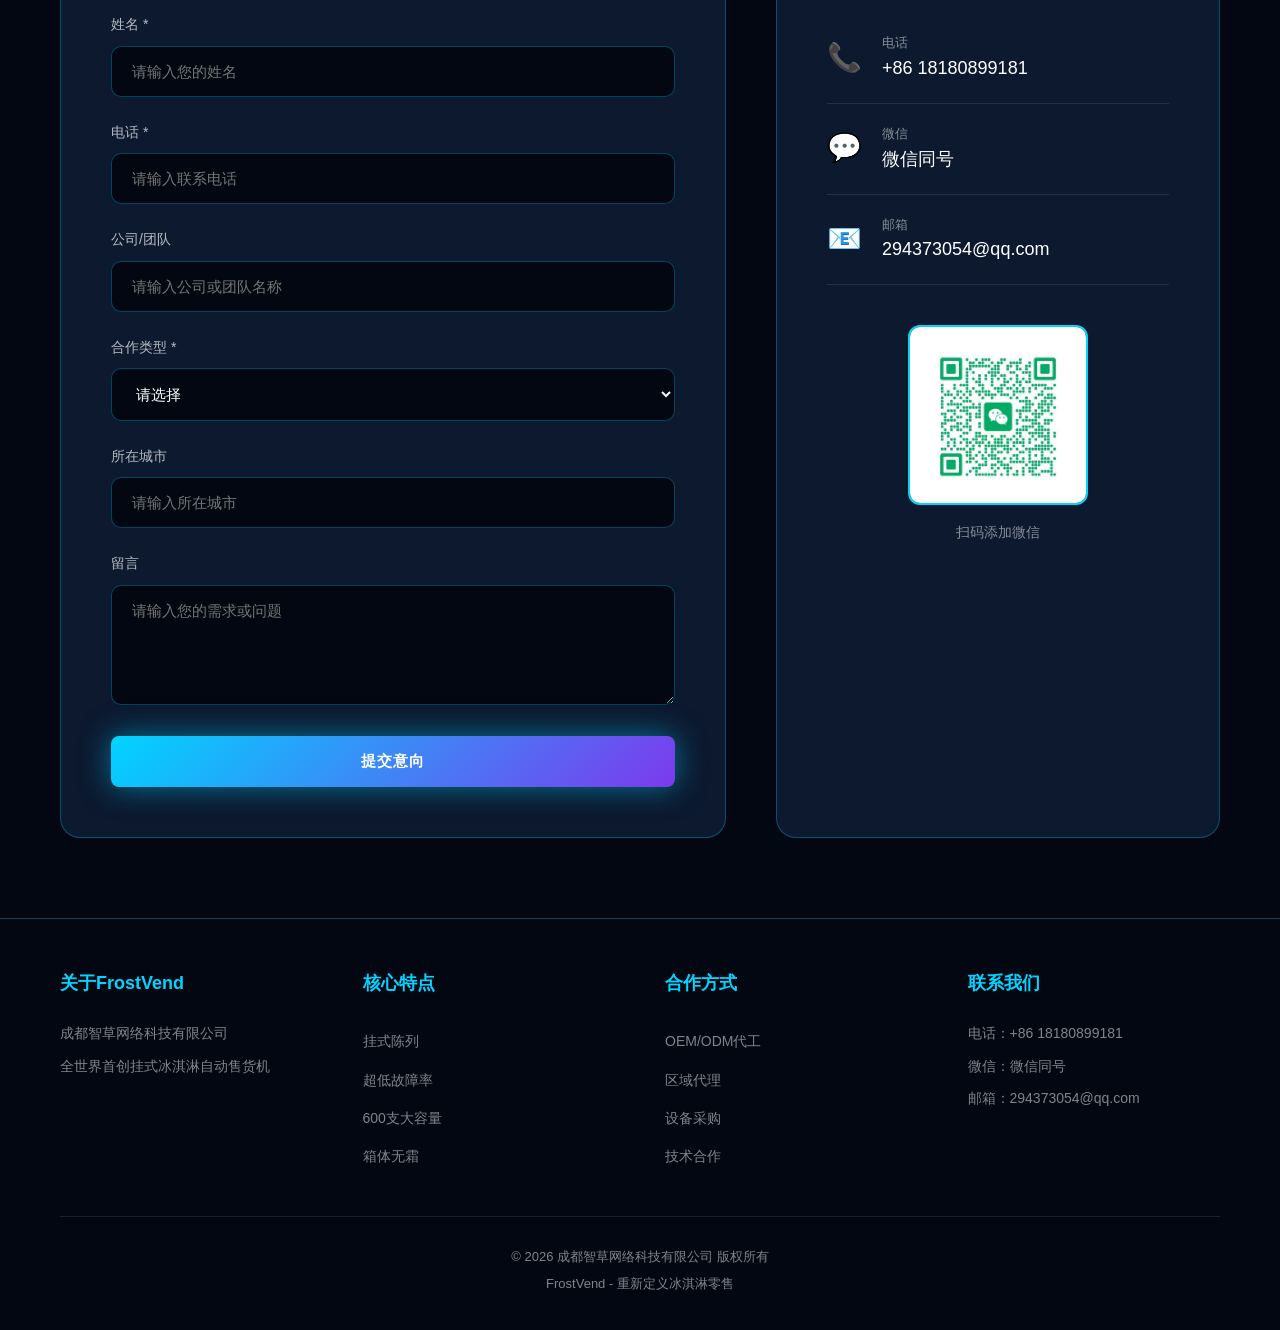
==== commit 14c1ff5e: "纠正首页与360产品图片顺序 将首页主图改为桌面 frostvend图片/1.png，并将 360 产品展示更新为桌面 1-5 图片顺序。  Co-Authored-By: Claude Opus 4" ====
--- a/index.html
+++ b/index.html
@@ -88,7 +88,7 @@
             </div>
             <div class="hero-image">
                 <div class="hero-image-wrapper">
-                    <img src="images/product/1.png?v=20260714" alt="FrostVend 挂式雪糕自动售货机">
+                    <img src="images/product/1.png?v=20260715" alt="FrostVend 挂式雪糕自动售货机">
                 </div>
             </div>
         </div>
@@ -453,21 +453,24 @@
                 <div class="viewer-360">
                     <div class="viewer-360-container auto-rotate" id="viewer360">
                         <div class="viewer-360-face">
-                            <img src="images/product/1.png?v=20260714" alt="FrostVend 挂式雪糕自动售货机" class="viewer-360-image" id="mainImage">
+                            <img src="images/product/1.png?v=20260715" alt="FrostVend 挂式雪糕自动售货机" class="viewer-360-image" id="mainImage">
                         </div>
                     </div>
                     <div class="viewer-360-angles">
                         <button class="viewer-360-angle-btn active" data-angle="0">
-                            <img src="images/product/1.png?v=20260714" alt="正面">
+                            <img src="images/product/1.png?v=20260715" alt="正面">
                         </button>
                         <button class="viewer-360-angle-btn" data-angle="1">
-                            <img src="images/product/2.png?v=20260714" alt="侧面1">
+                            <img src="images/product/2.png?v=20260715" alt="侧面1">
                         </button>
                         <button class="viewer-360-angle-btn" data-angle="2">
-                            <img src="images/product/3.png?v=20260714" alt="侧面2">
+                            <img src="images/product/3.png?v=20260715" alt="侧面2">
                         </button>
                         <button class="viewer-360-angle-btn" data-angle="3">
-                            <img src="images/product/4.png?v=20260714" alt="侧面3">
+                            <img src="images/product/4.png?v=20260715" alt="侧面3">
+                        </button>
+                        <button class="viewer-360-angle-btn" data-angle="4">
+                            <img src="images/product/5.png?v=20260715" alt="侧面4">
                         </button>
                     </div>
                     <div class="viewer-360-controls">
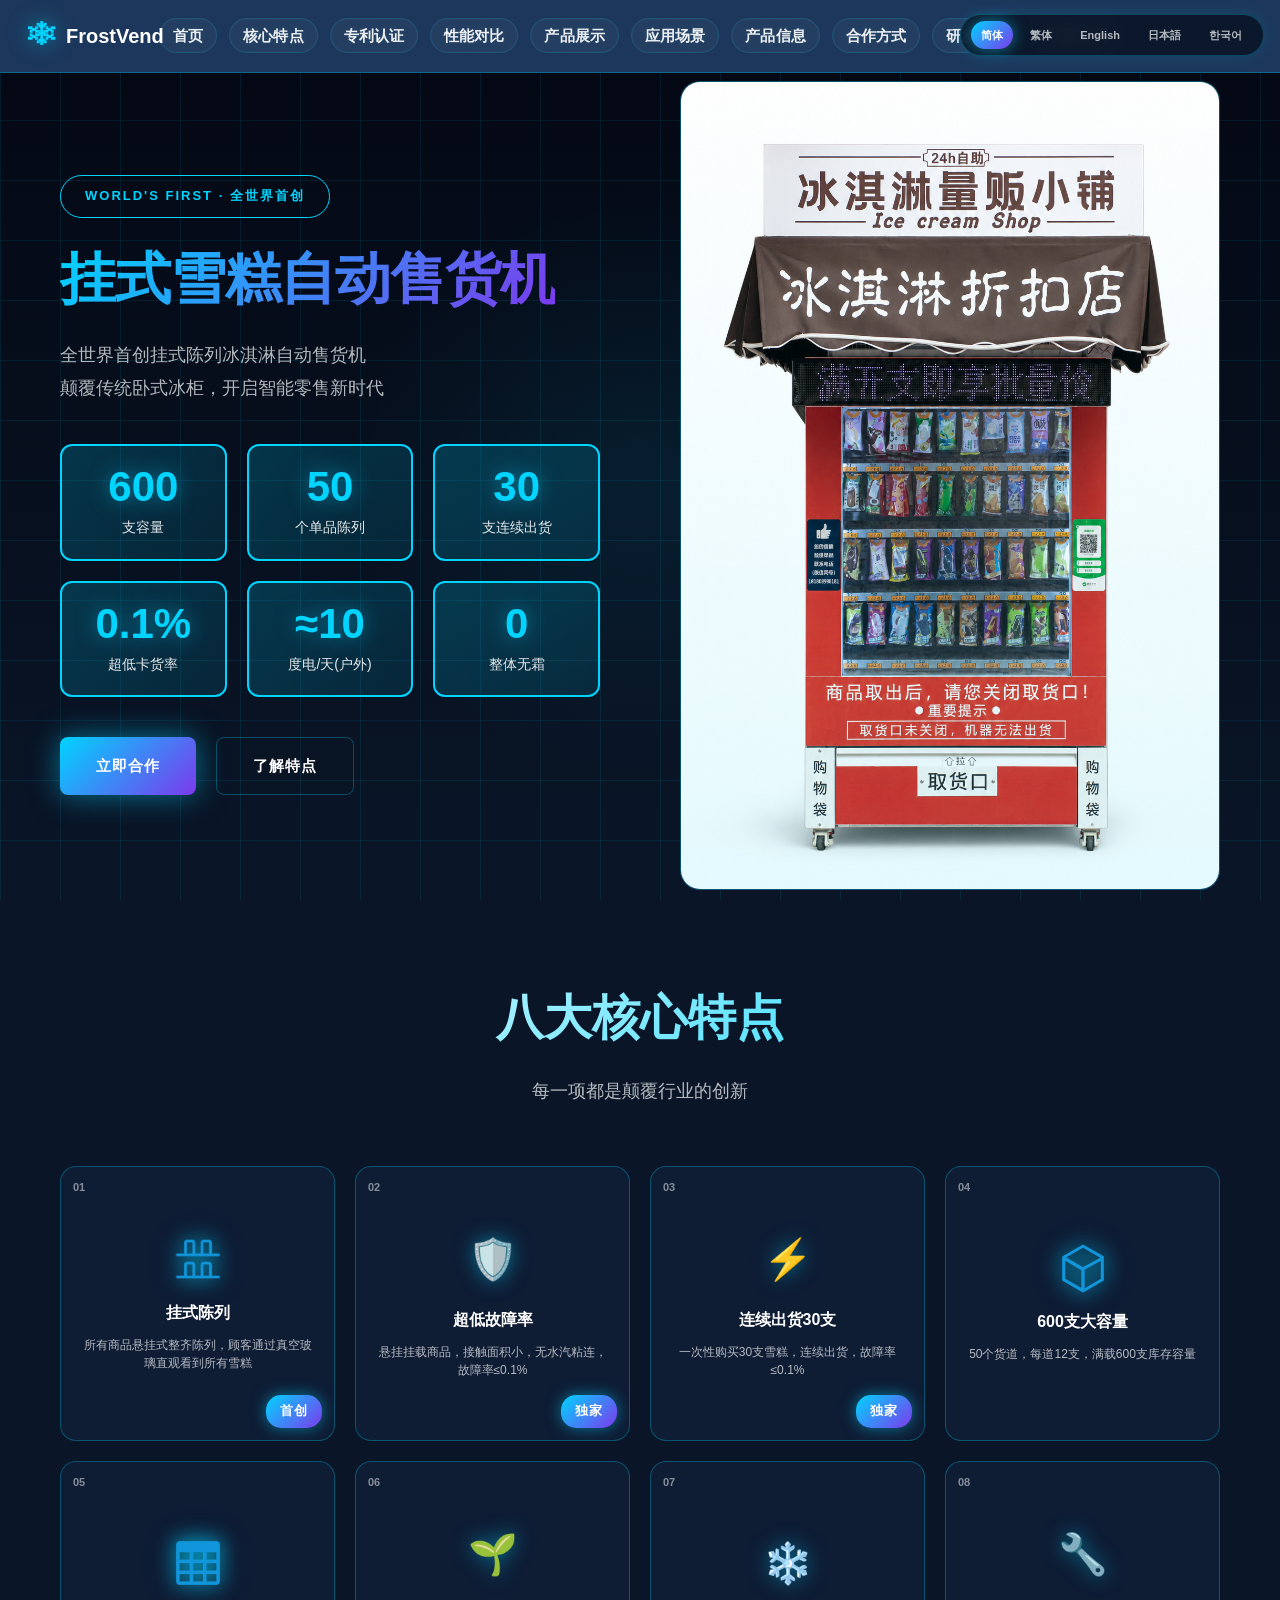
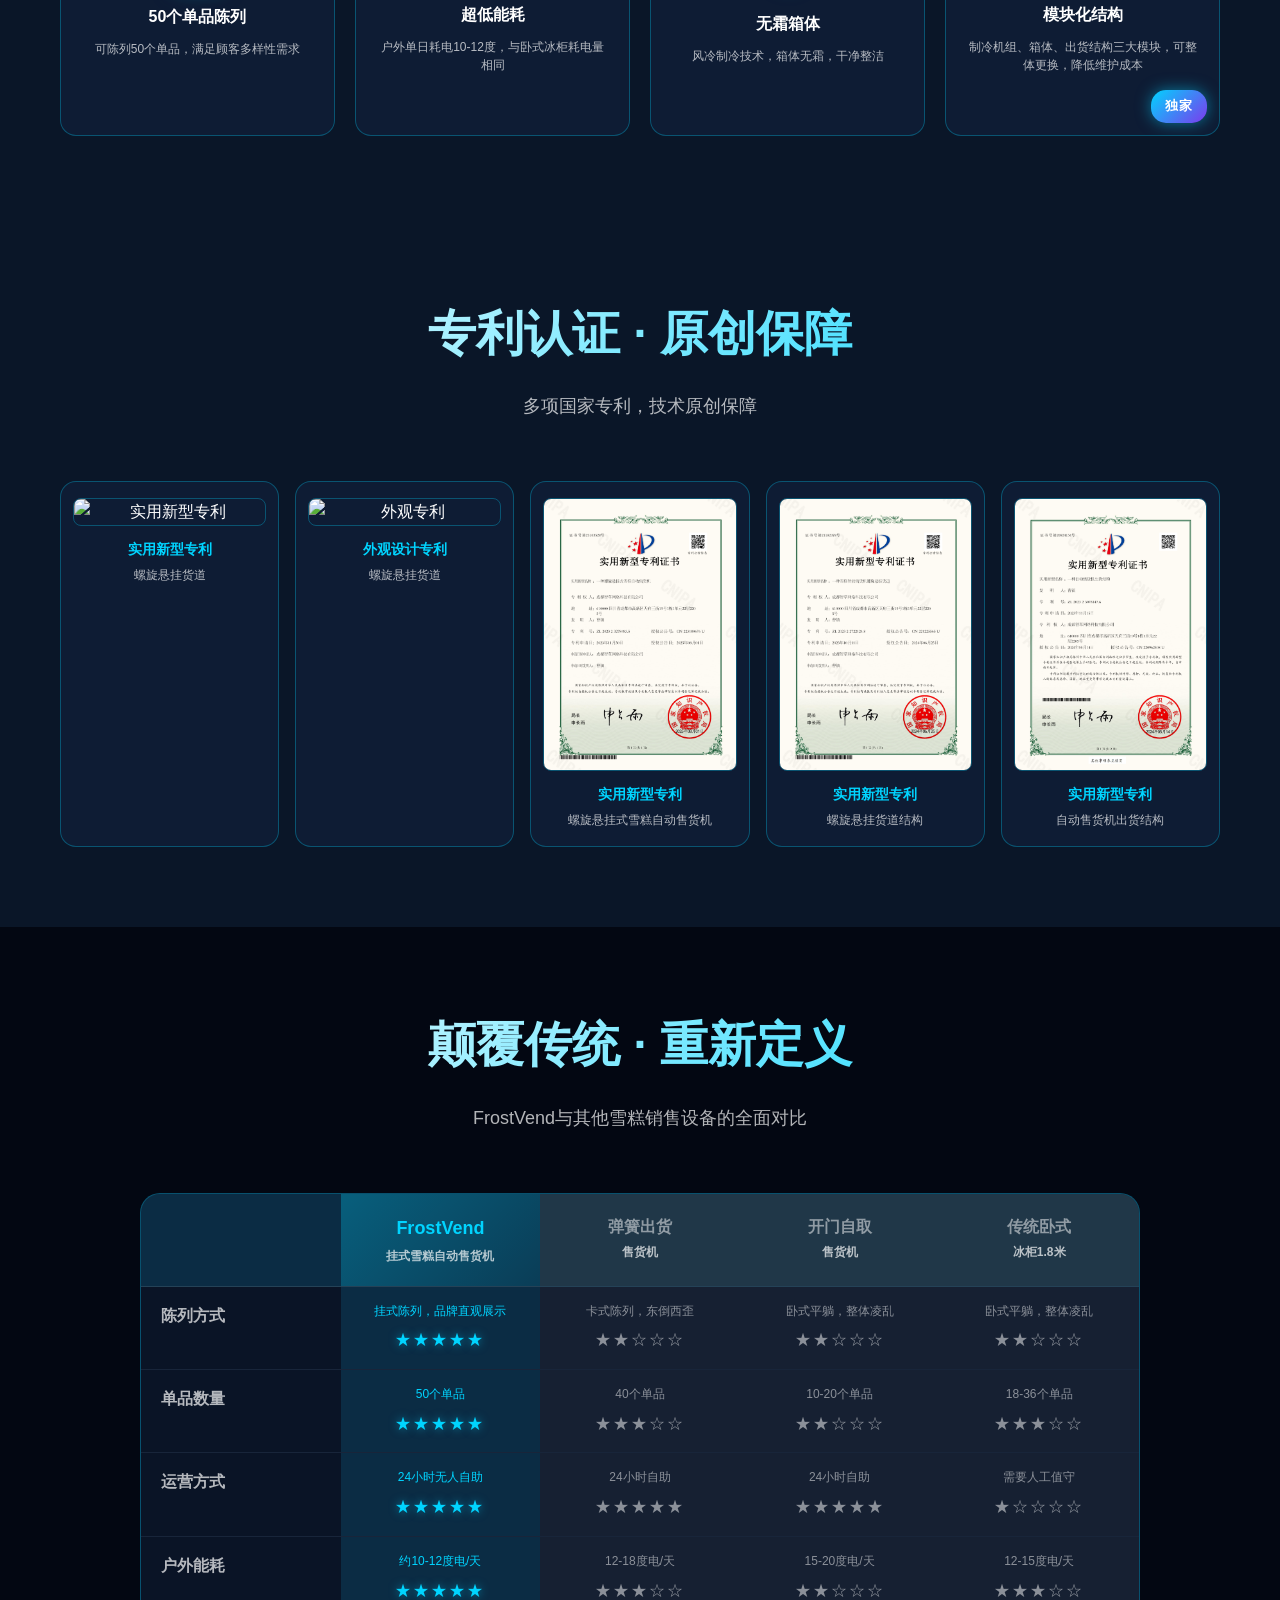
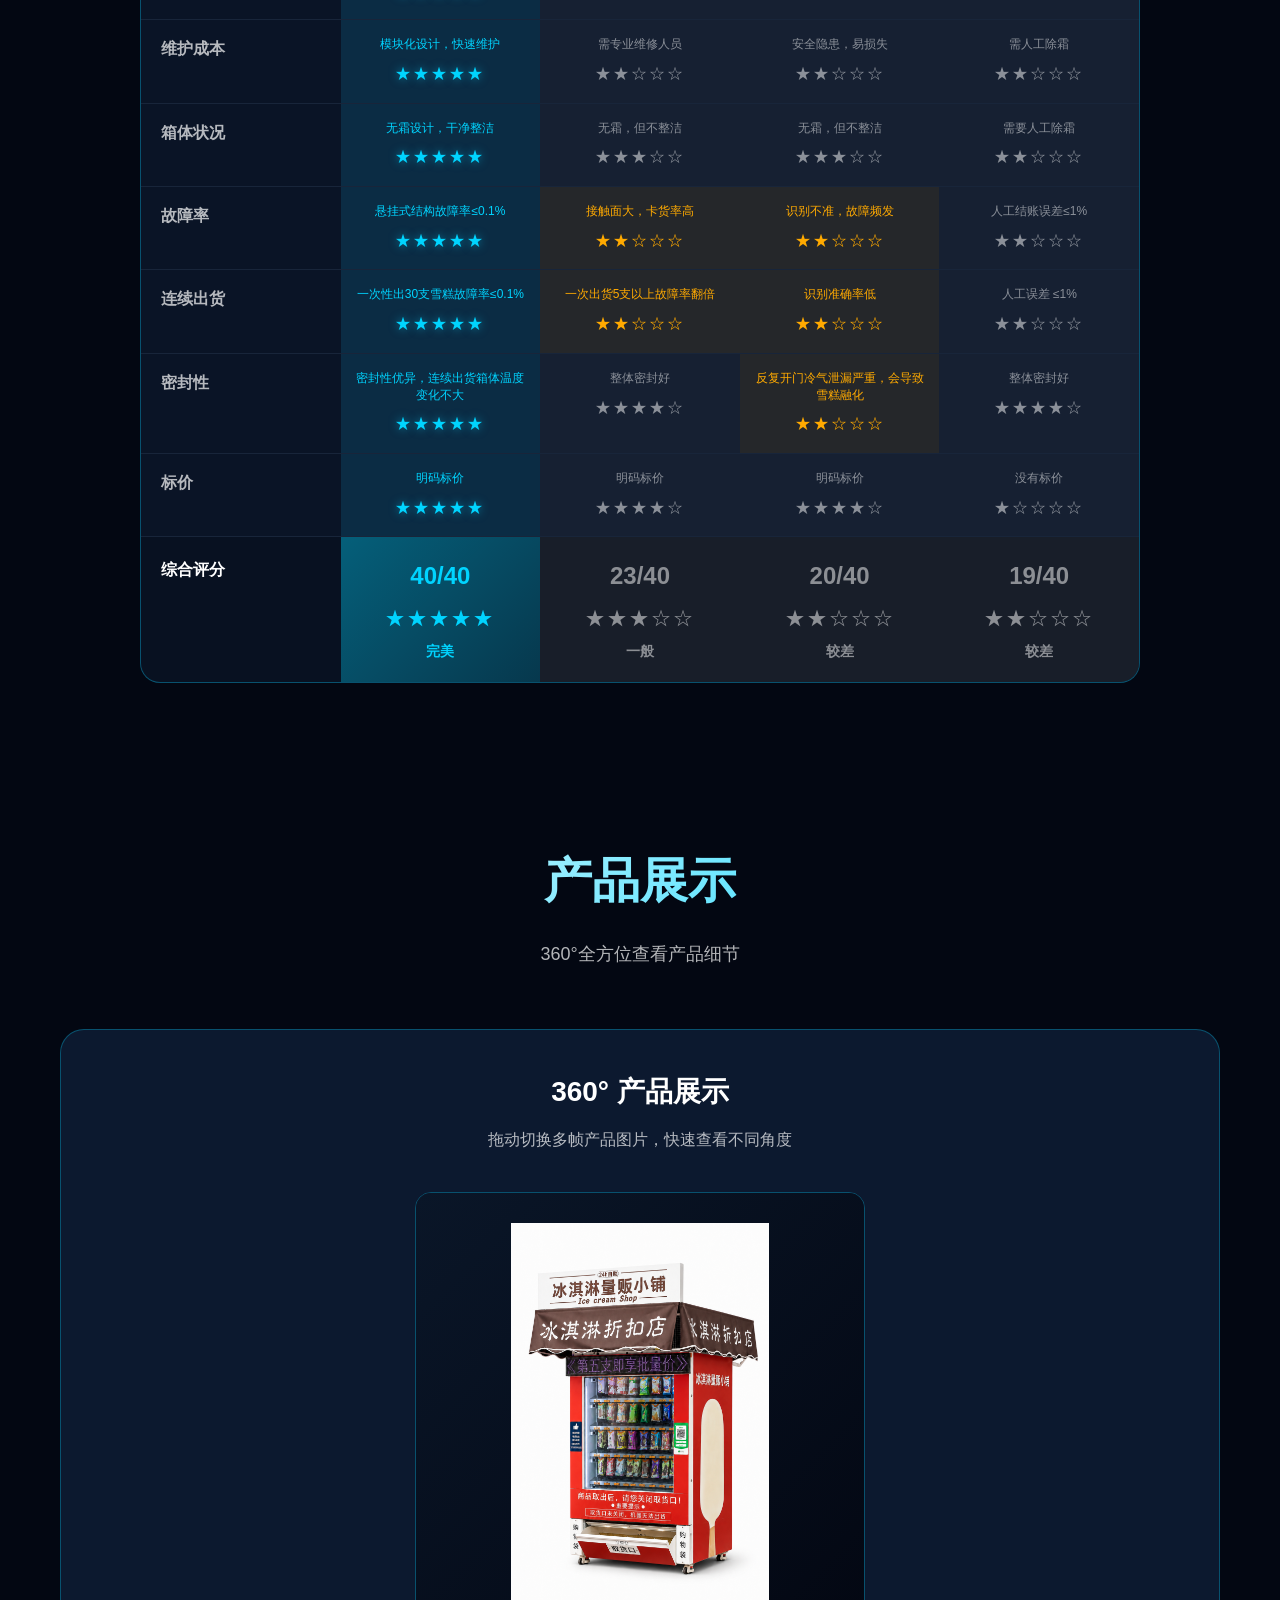
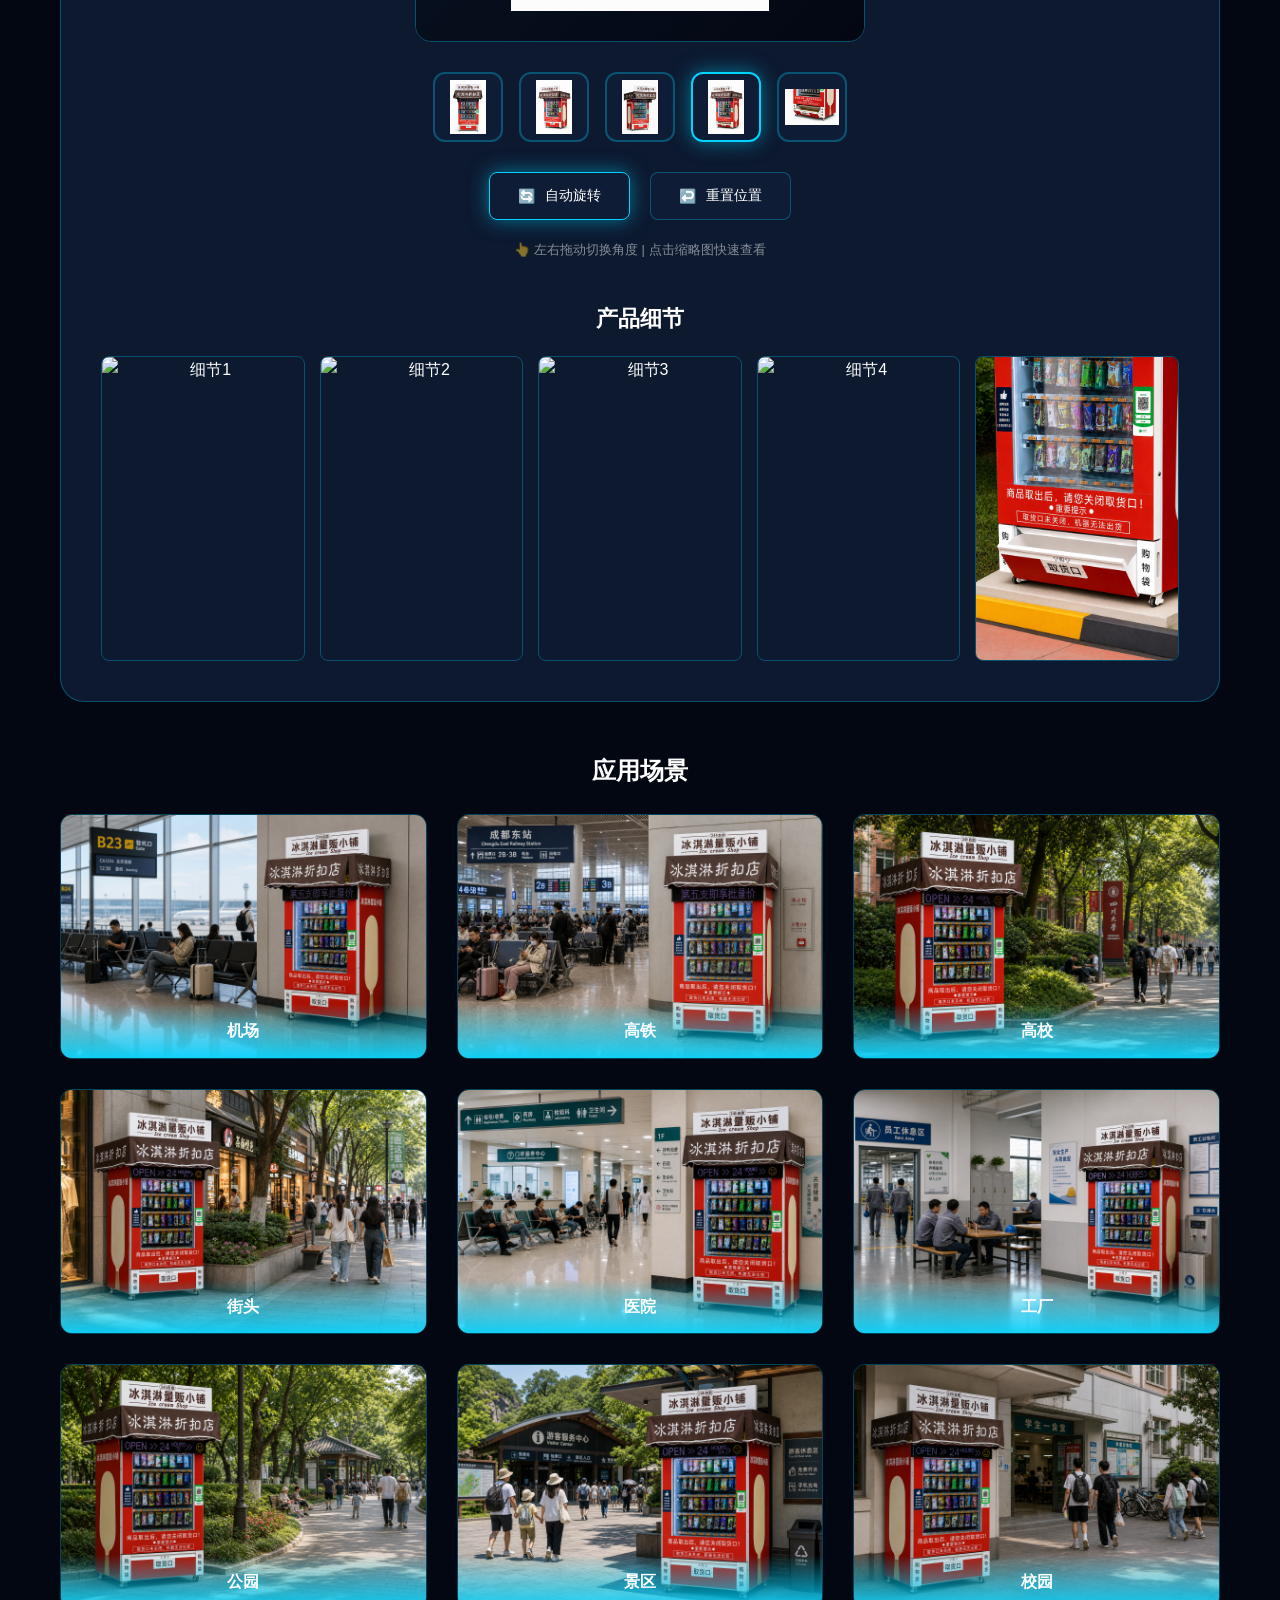
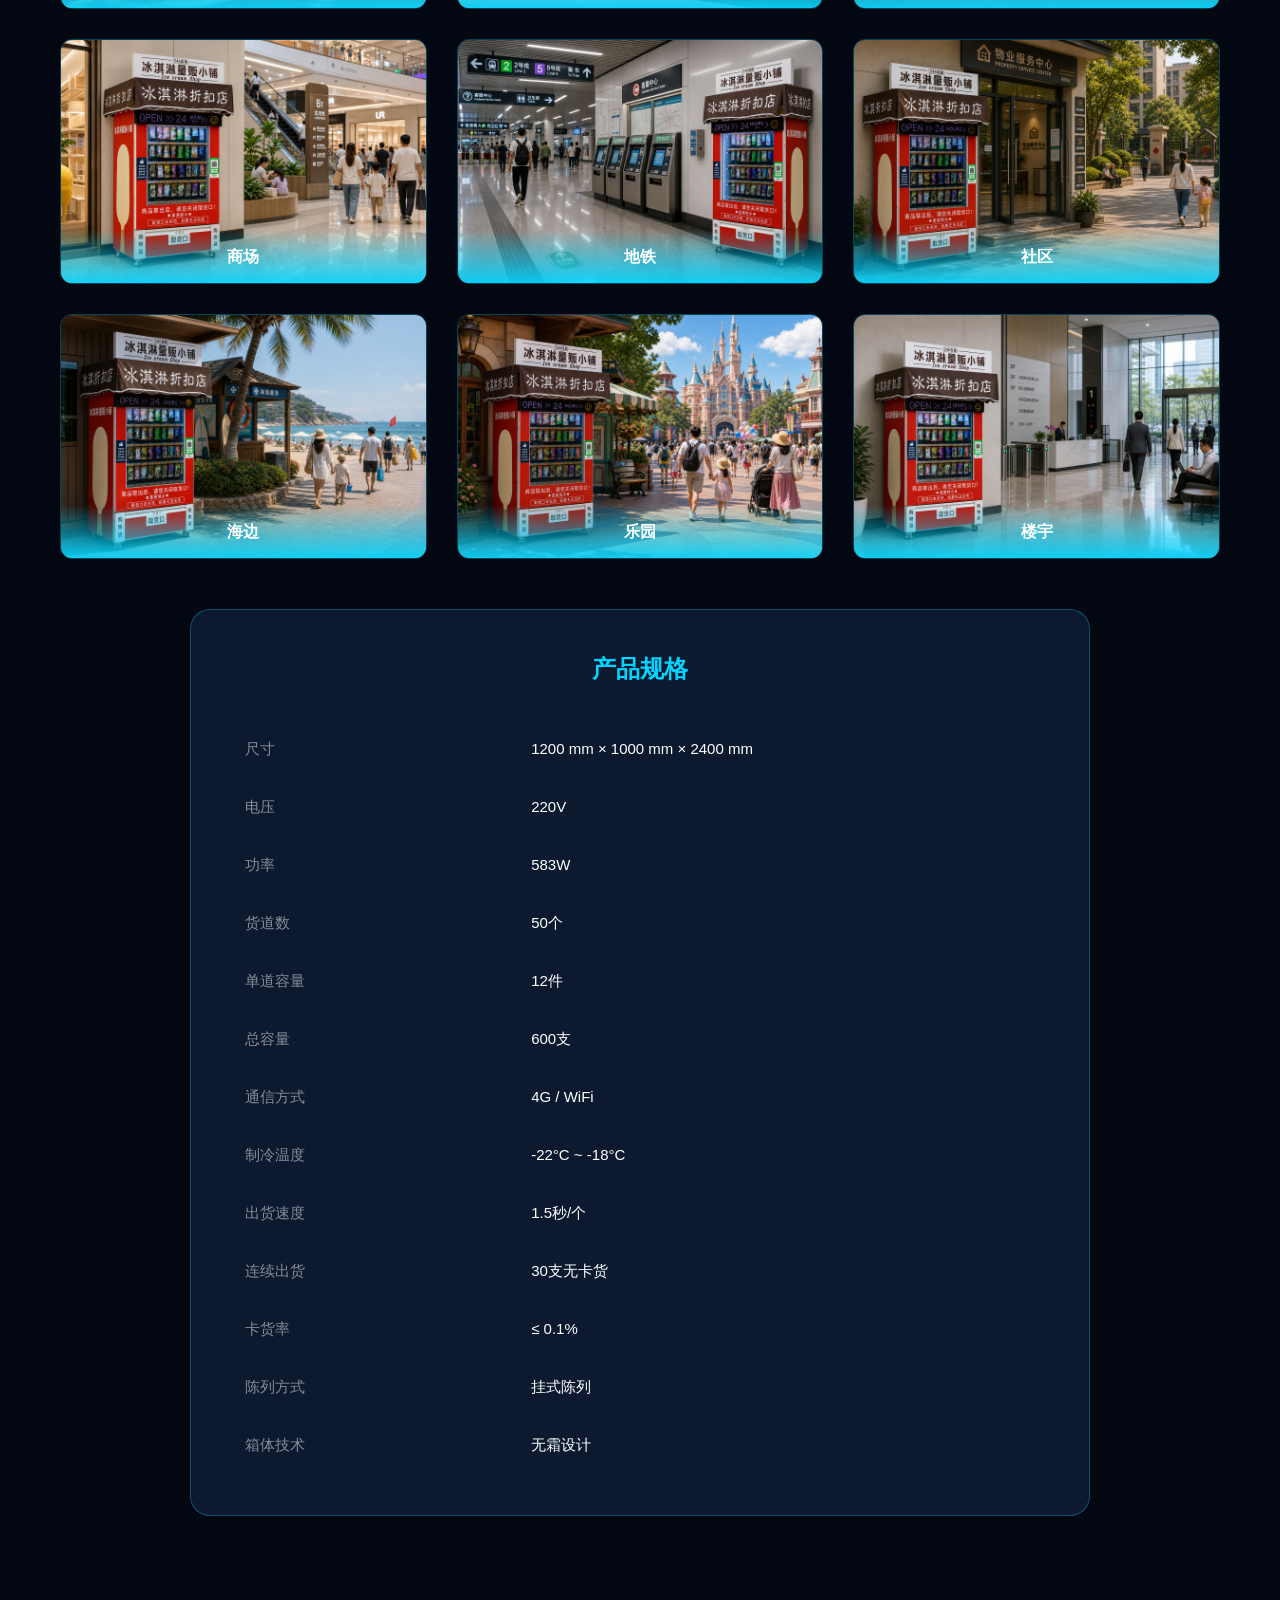
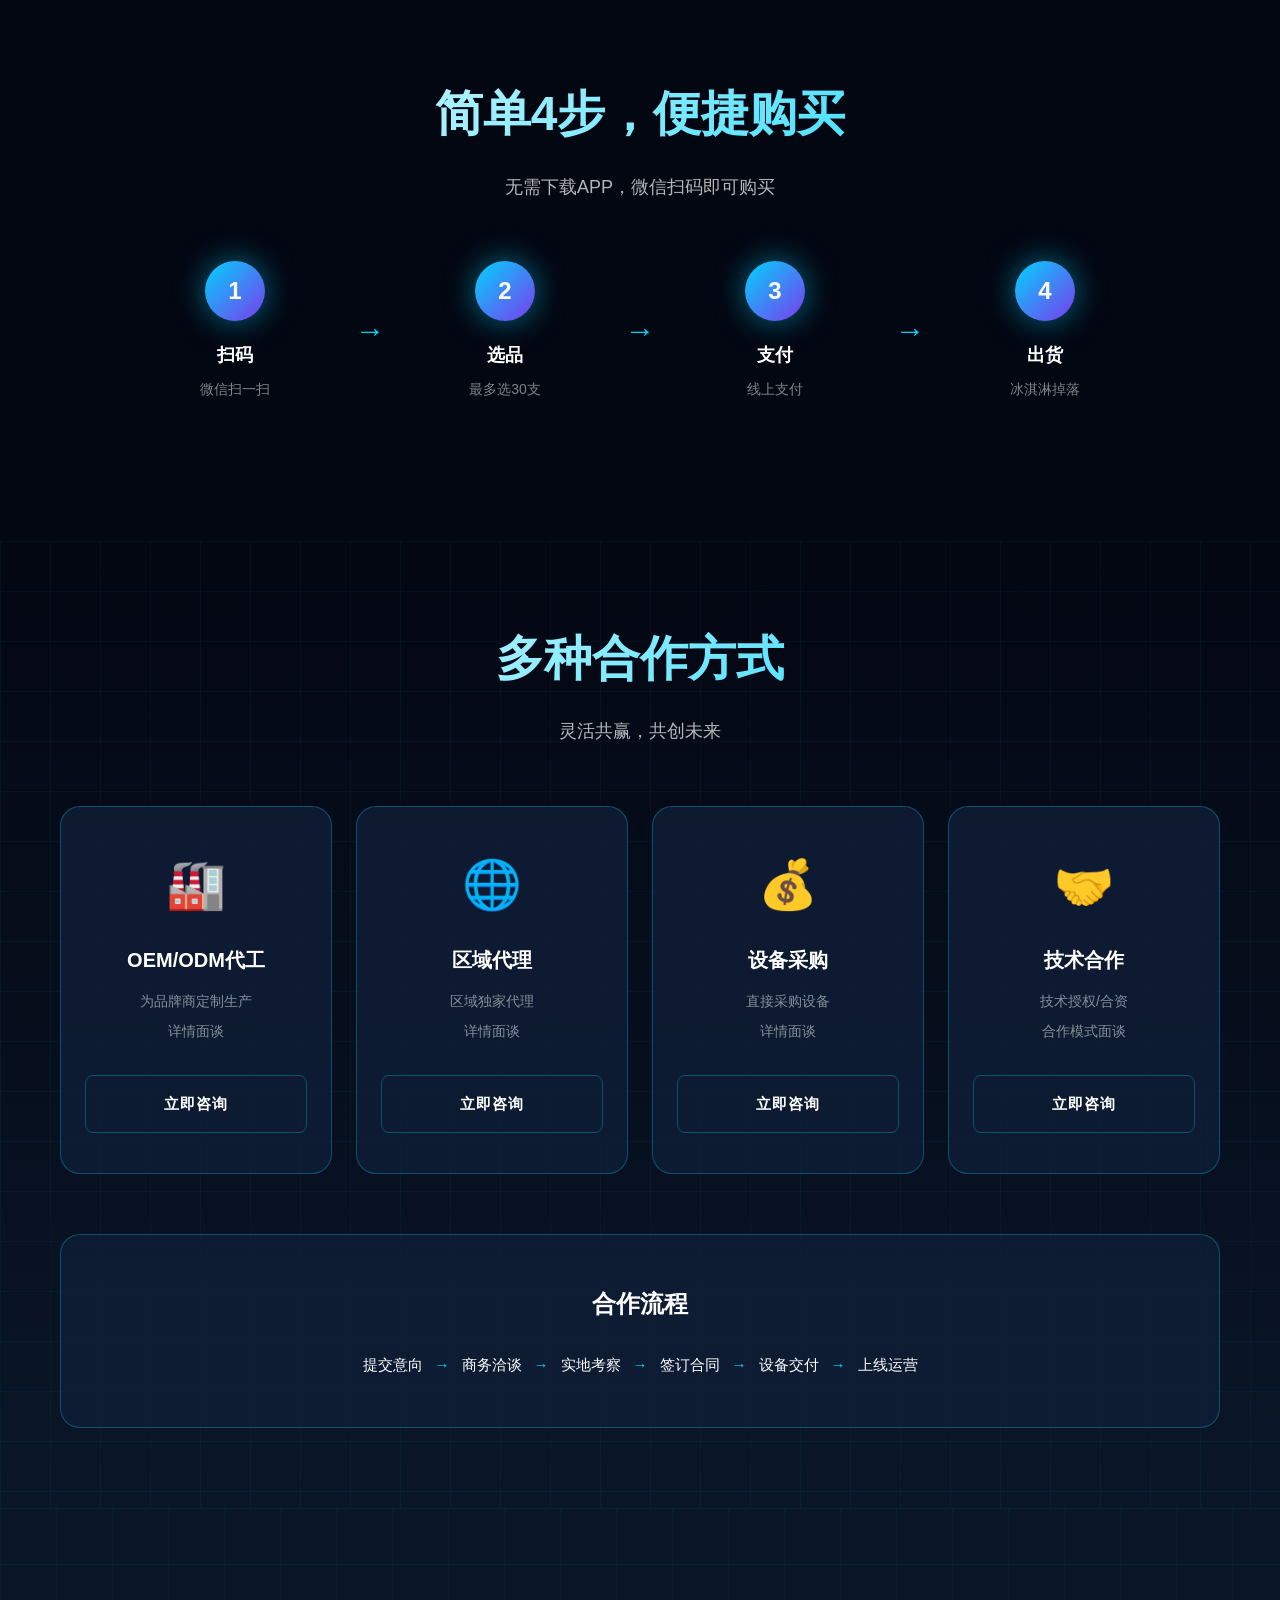
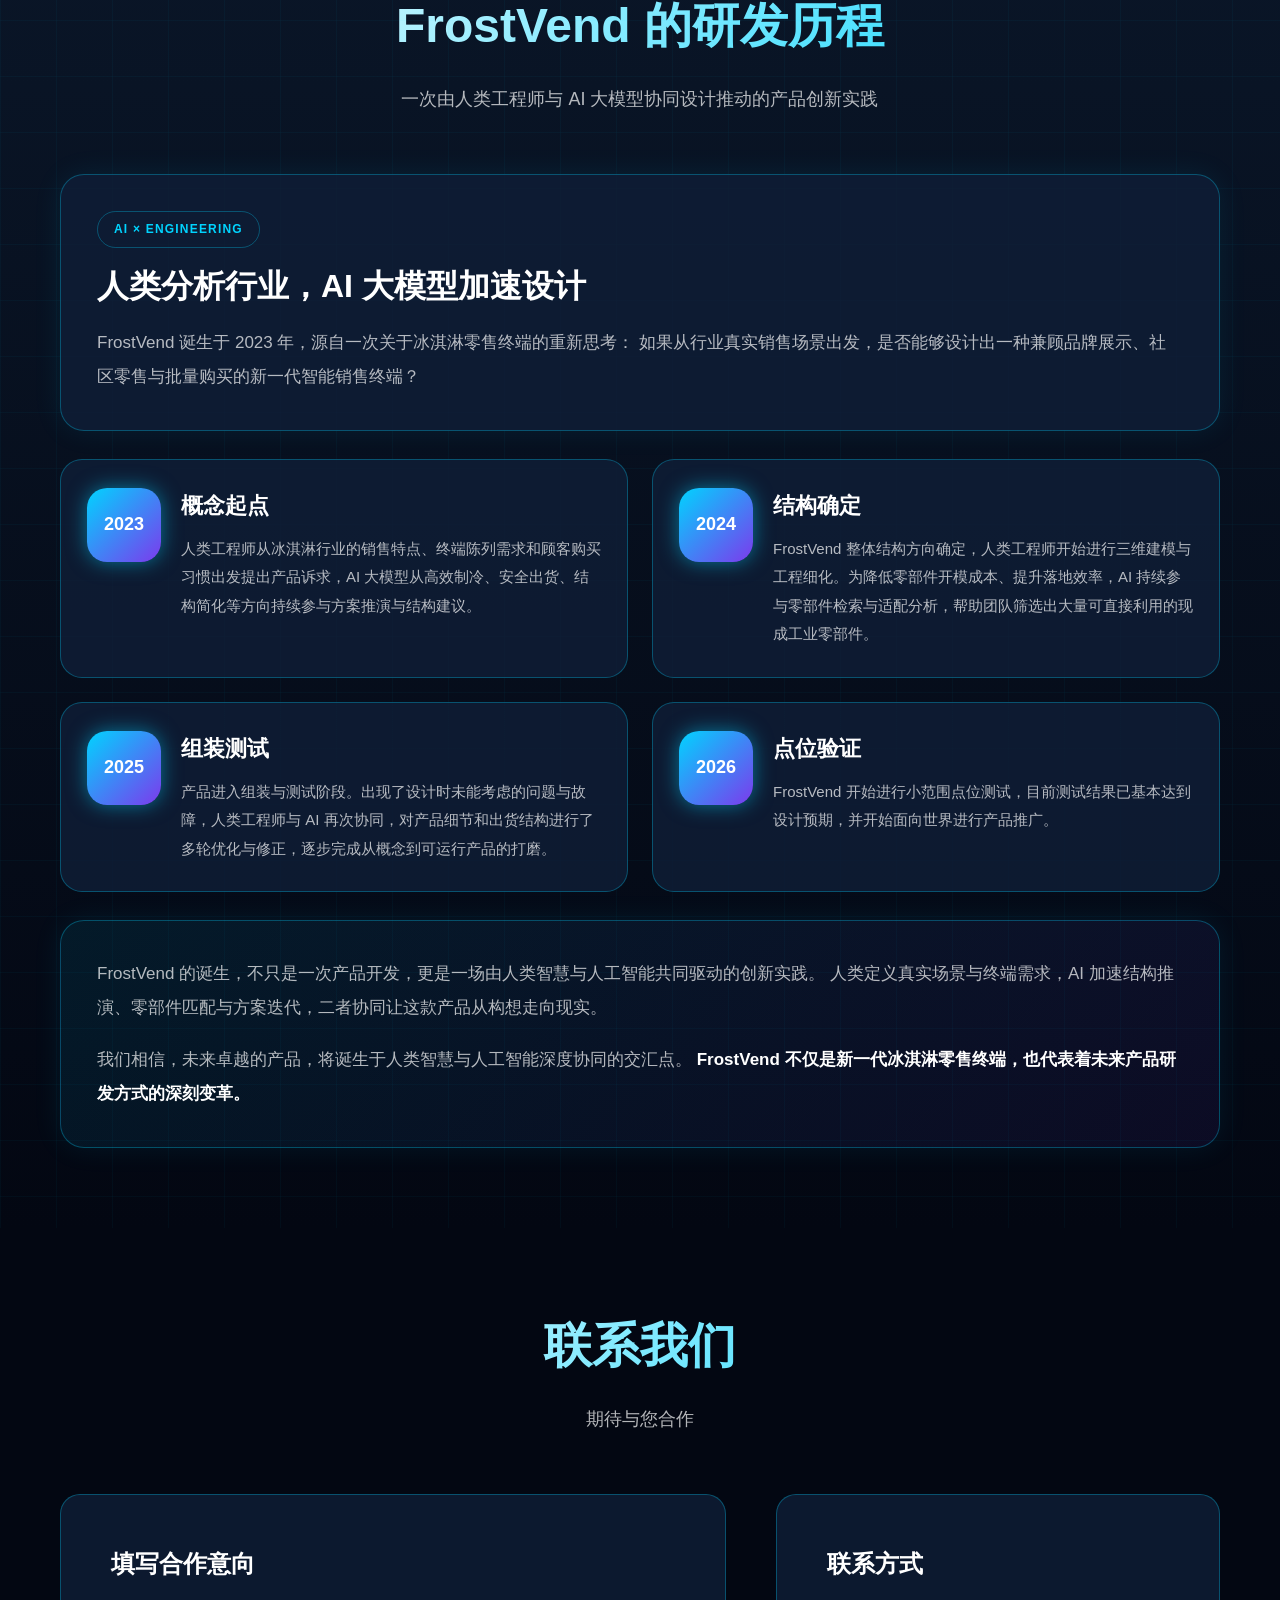
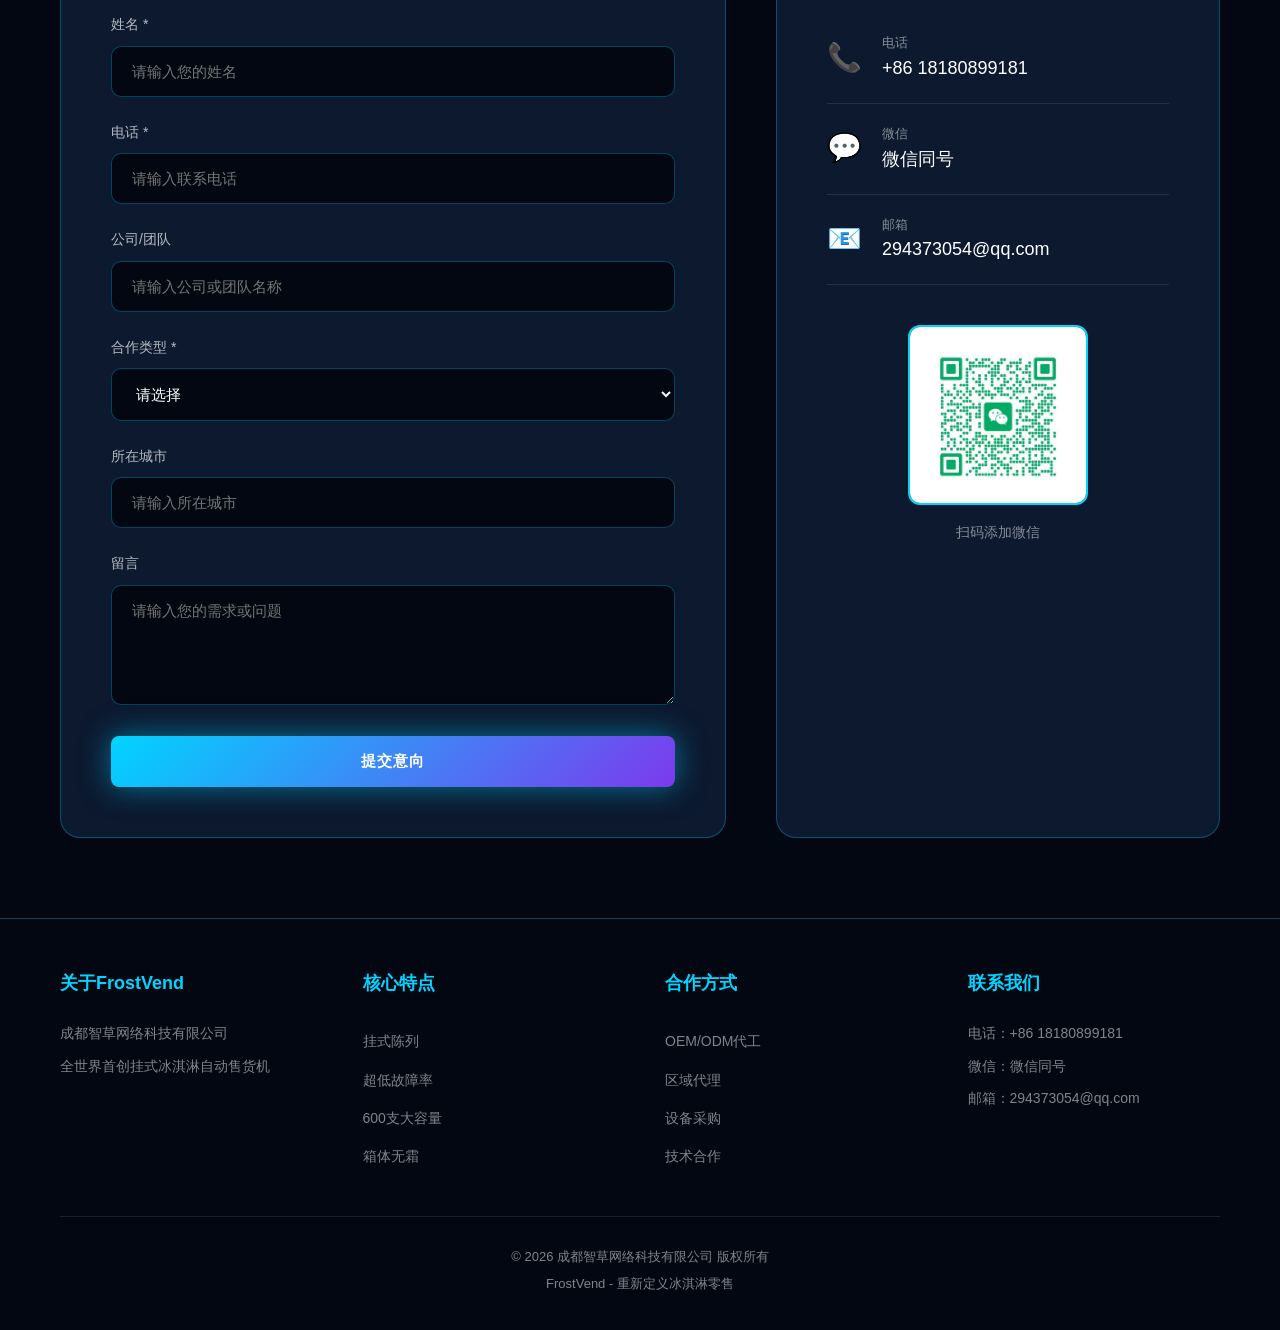
==== commit 176c257b: "改进360产品展示为拖动换帧 将首页 360 展示改为多帧拖动与缩略图切换，并补充项目级网站验证流程。  Co-Authored-By: Claude Opus 4.7 <noreply@anthro" ====
--- a/index.html
+++ b/index.html
@@ -448,7 +448,7 @@
             <div class="gallery-360">
                 <div class="gallery-360-header">
                     <h3>360° 产品展示</h3>
-                    <p>拖动旋转查看产品，点击下方缩略图切换角度</p>
+                    <p>拖动切换多帧产品图片，快速查看不同角度</p>
                 </div>
                 <div class="viewer-360">
                     <div class="viewer-360-container auto-rotate" id="viewer360">
@@ -484,7 +484,7 @@
                         </button>
                     </div>
                     <div class="viewer-360-hint">
-                        👆 拖动图片旋转 | 点击缩略图切换角度
+                        👆 左右拖动切换角度 | 点击缩略图快速查看
                     </div>
                 </div>
 
--- a/css/style.css
+++ b/css/style.css
@@ -779,7 +779,6 @@
 
 /* 360度展示 */
 .viewer-360 {
-    perspective: 1200px;
     max-width: 450px;
     margin: 0 auto;
 }
@@ -788,34 +787,22 @@
     position: relative;
     width: 100%;
     aspect-ratio: 1;
-    transform-style: preserve-3d;
     cursor: grab;
     border-radius: 16px;
     overflow: hidden;
     border: 1px solid var(--border-glow);
-}
-
+    user-select: none;
+    touch-action: pan-y;
+}
+
+.viewer-360-container.dragging,
 .viewer-360-container:active {
     cursor: grabbing;
 }
 
-.viewer-360-container.auto-rotate {
-    animation: rotate360 12s linear infinite;
-}
-
-.viewer-360-container.paused {
-    animation-play-state: paused;
-}
-
-@keyframes rotate360 {
-    from { transform: rotateY(0deg); }
-    to { transform: rotateY(360deg); }
-}
-
 .viewer-360-face {
     position: absolute;
-    width: 100%;
-    height: 100%;
+    inset: 0;
 }
 
 .viewer-360-image {
@@ -824,11 +811,13 @@
     object-fit: contain;
     background: linear-gradient(135deg, var(--bg-primary) 0%, var(--bg-dark) 100%);
     padding: 30px;
+    pointer-events: none;
 }
 
 .viewer-360-angles {
     display: flex;
     justify-content: center;
+    flex-wrap: wrap;
     gap: 16px;
     margin-top: 30px;
 }
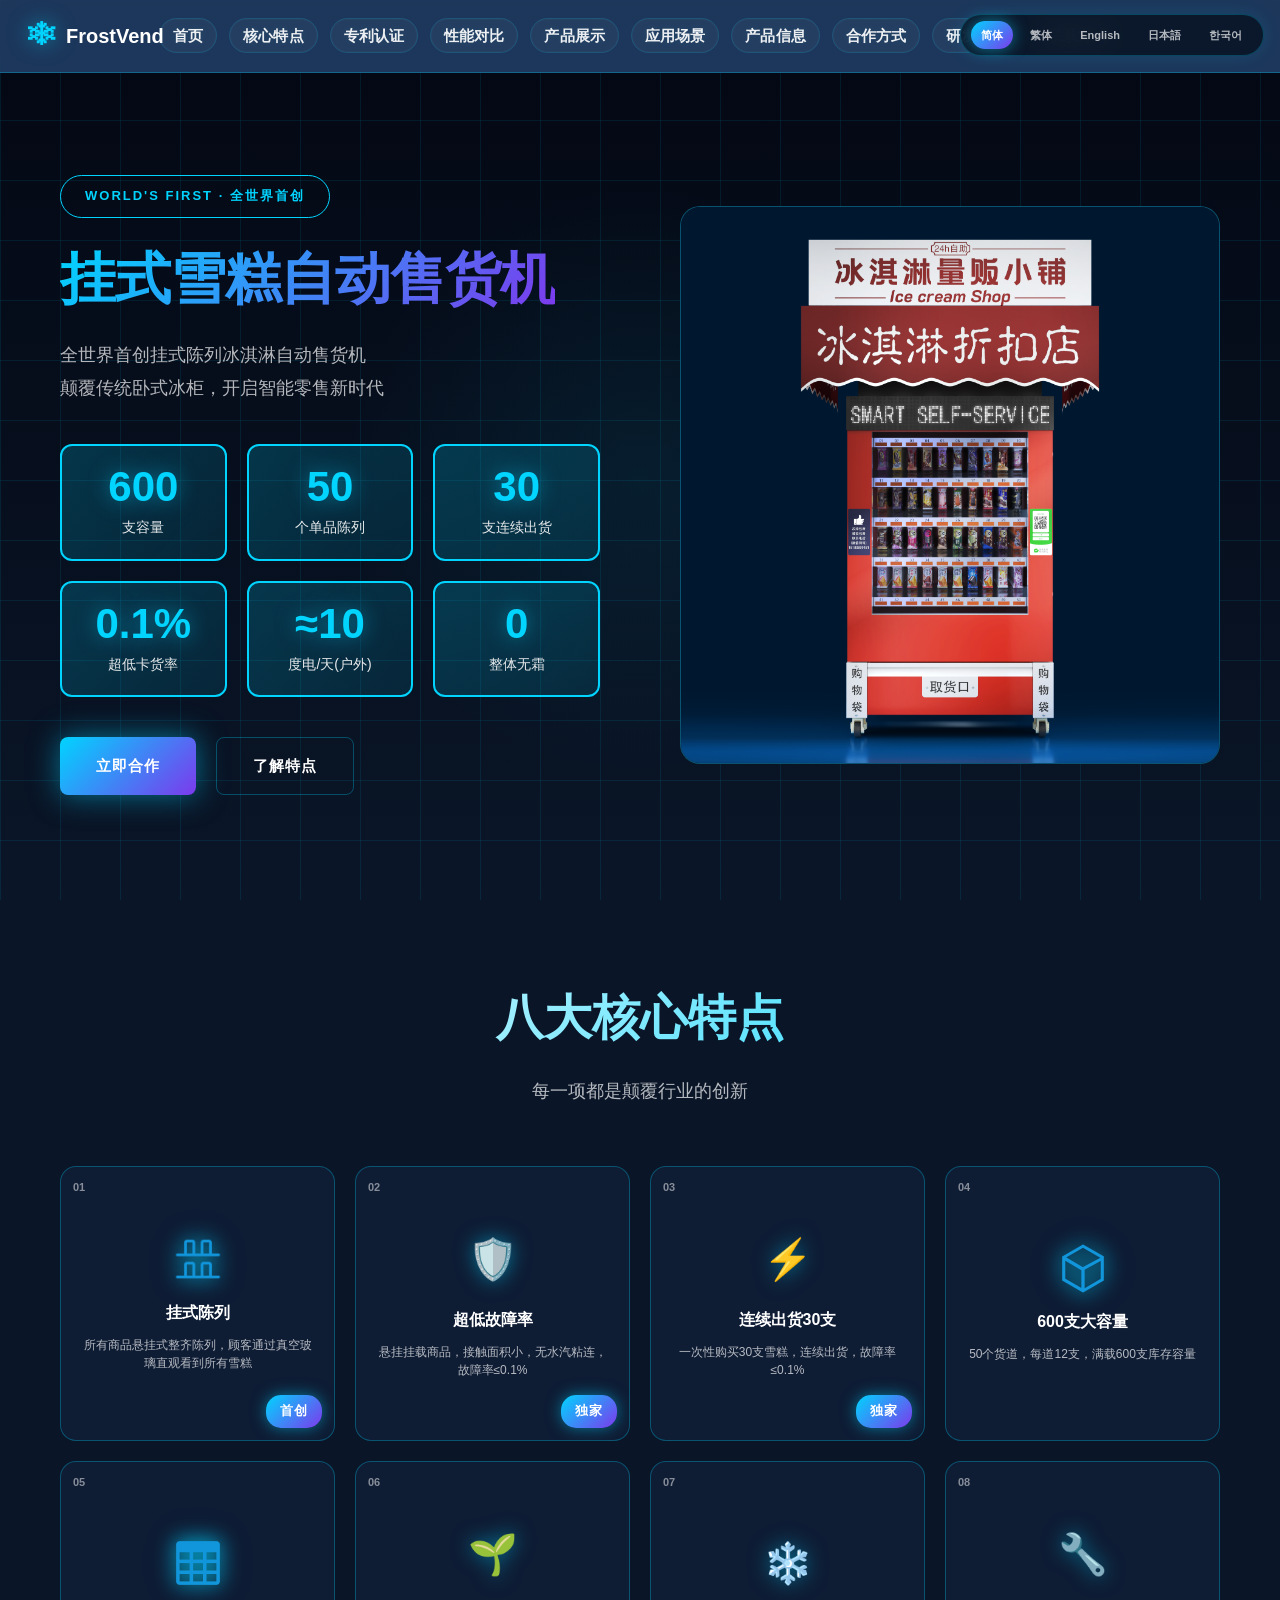
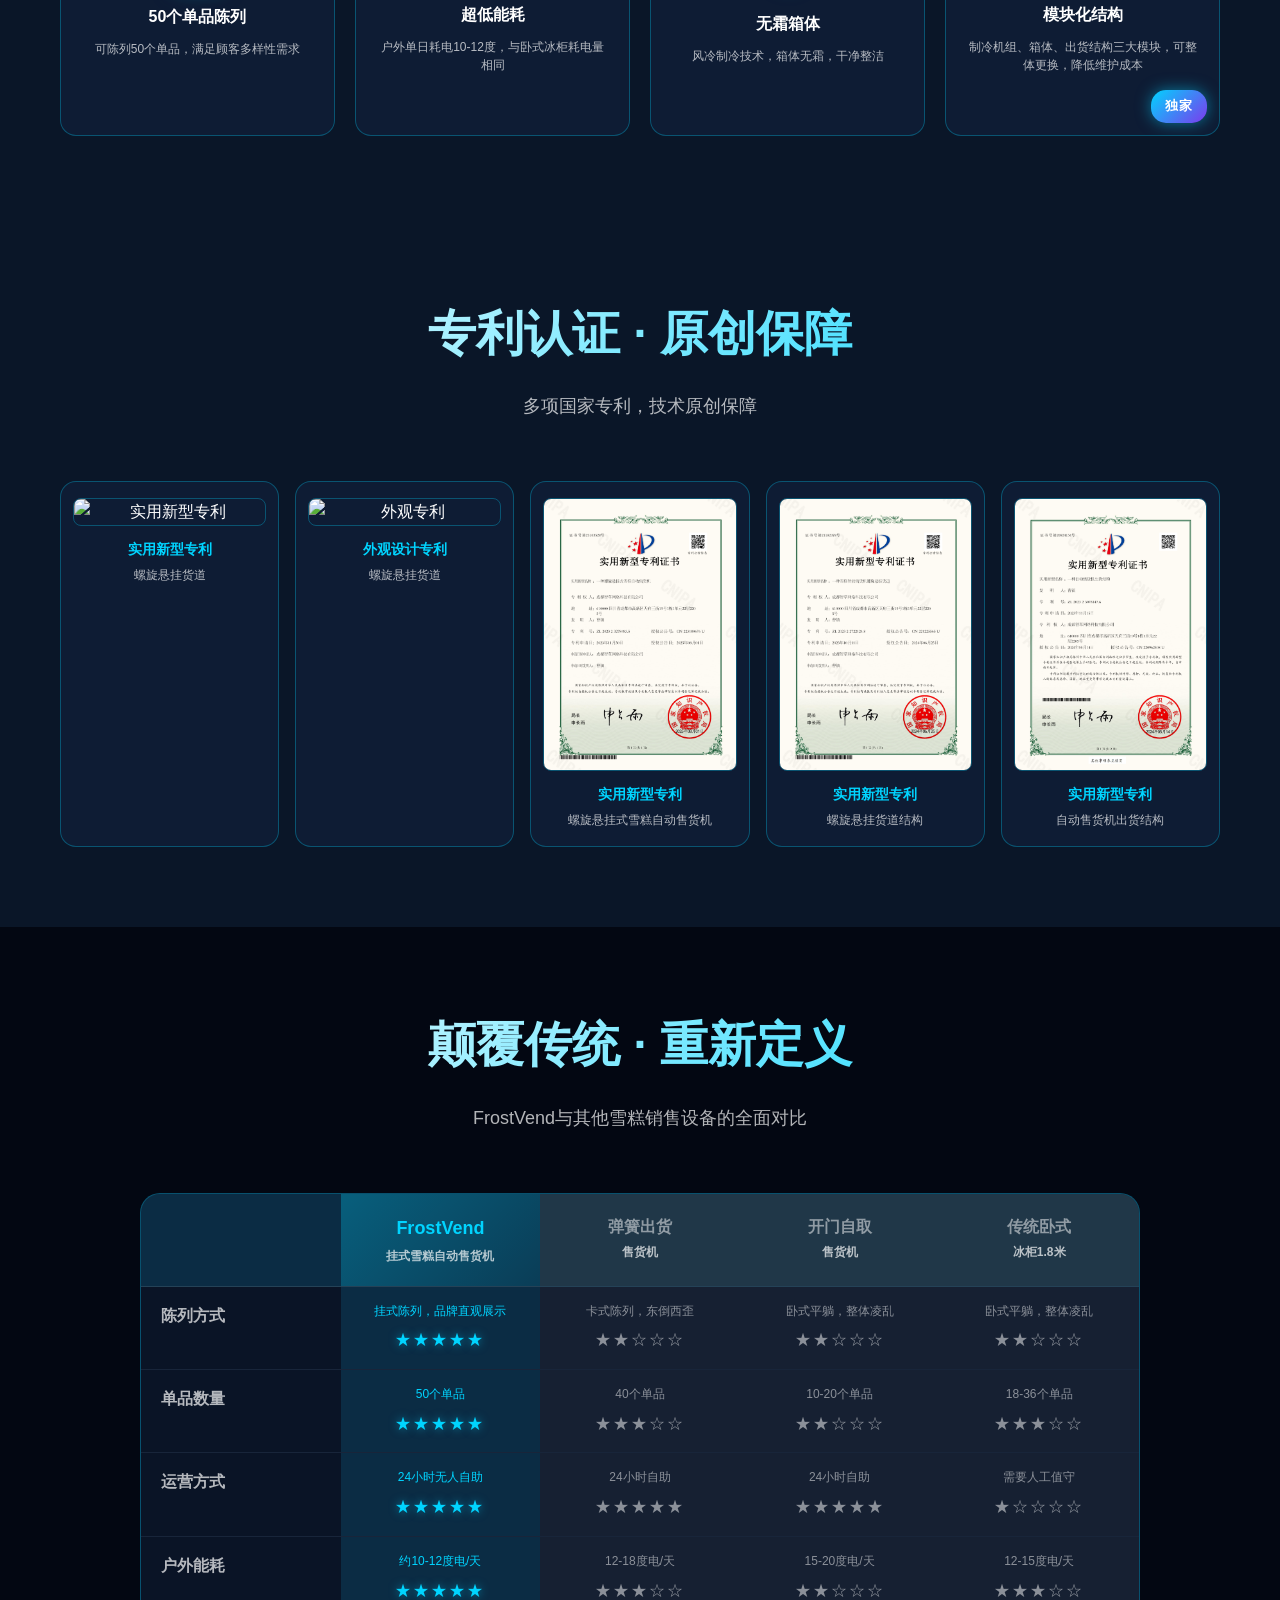
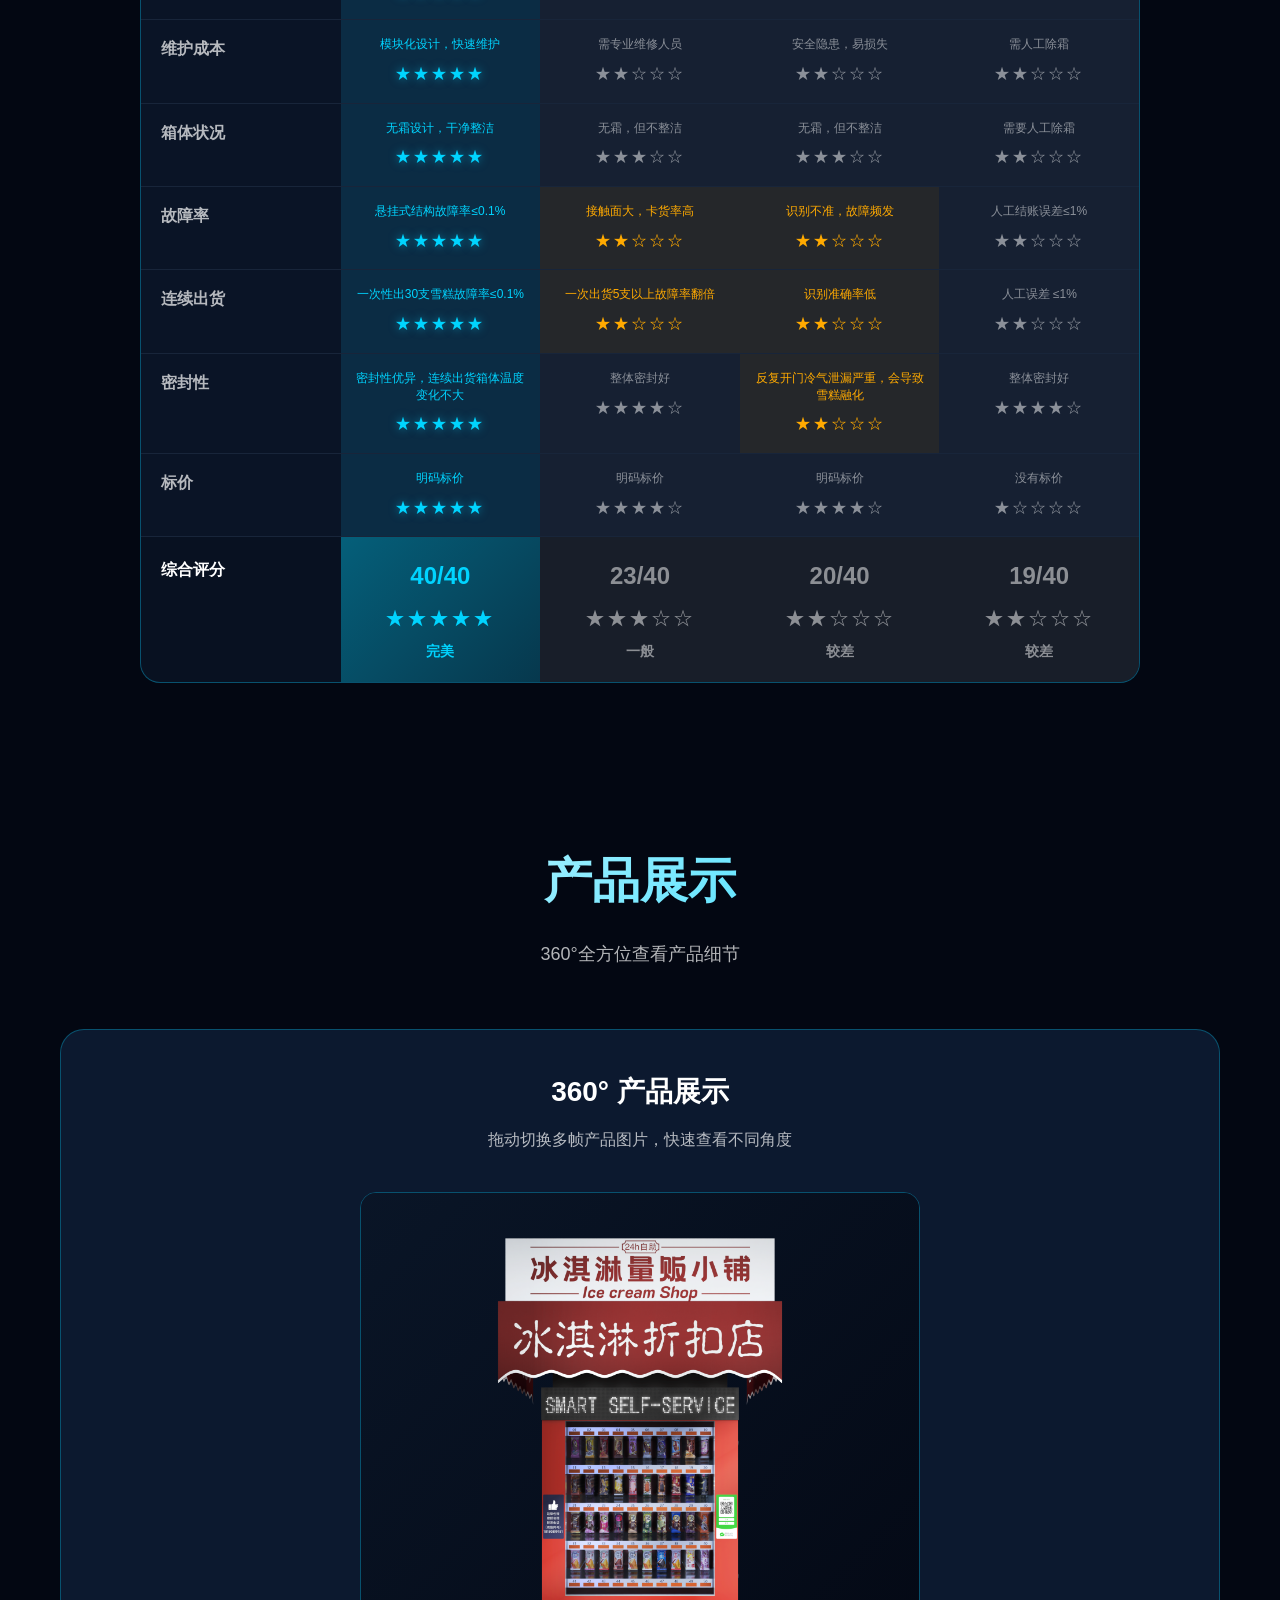
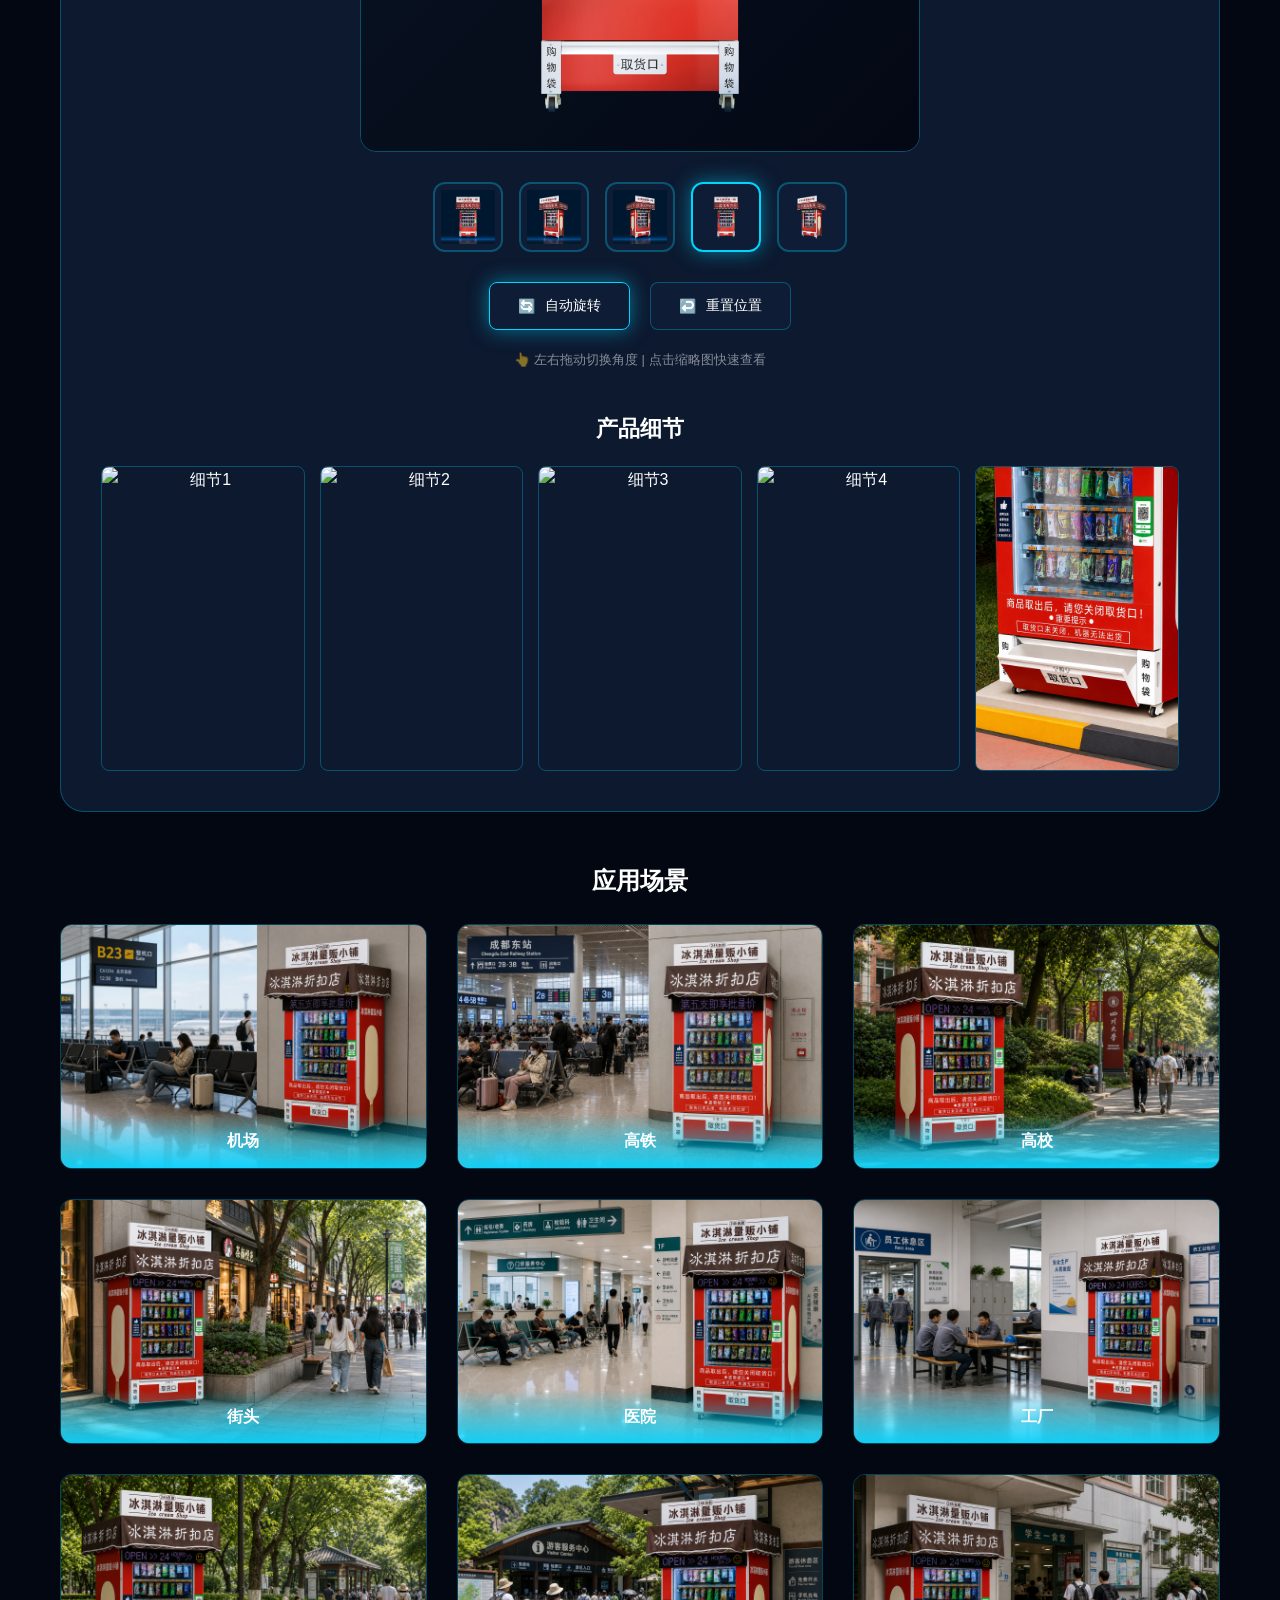
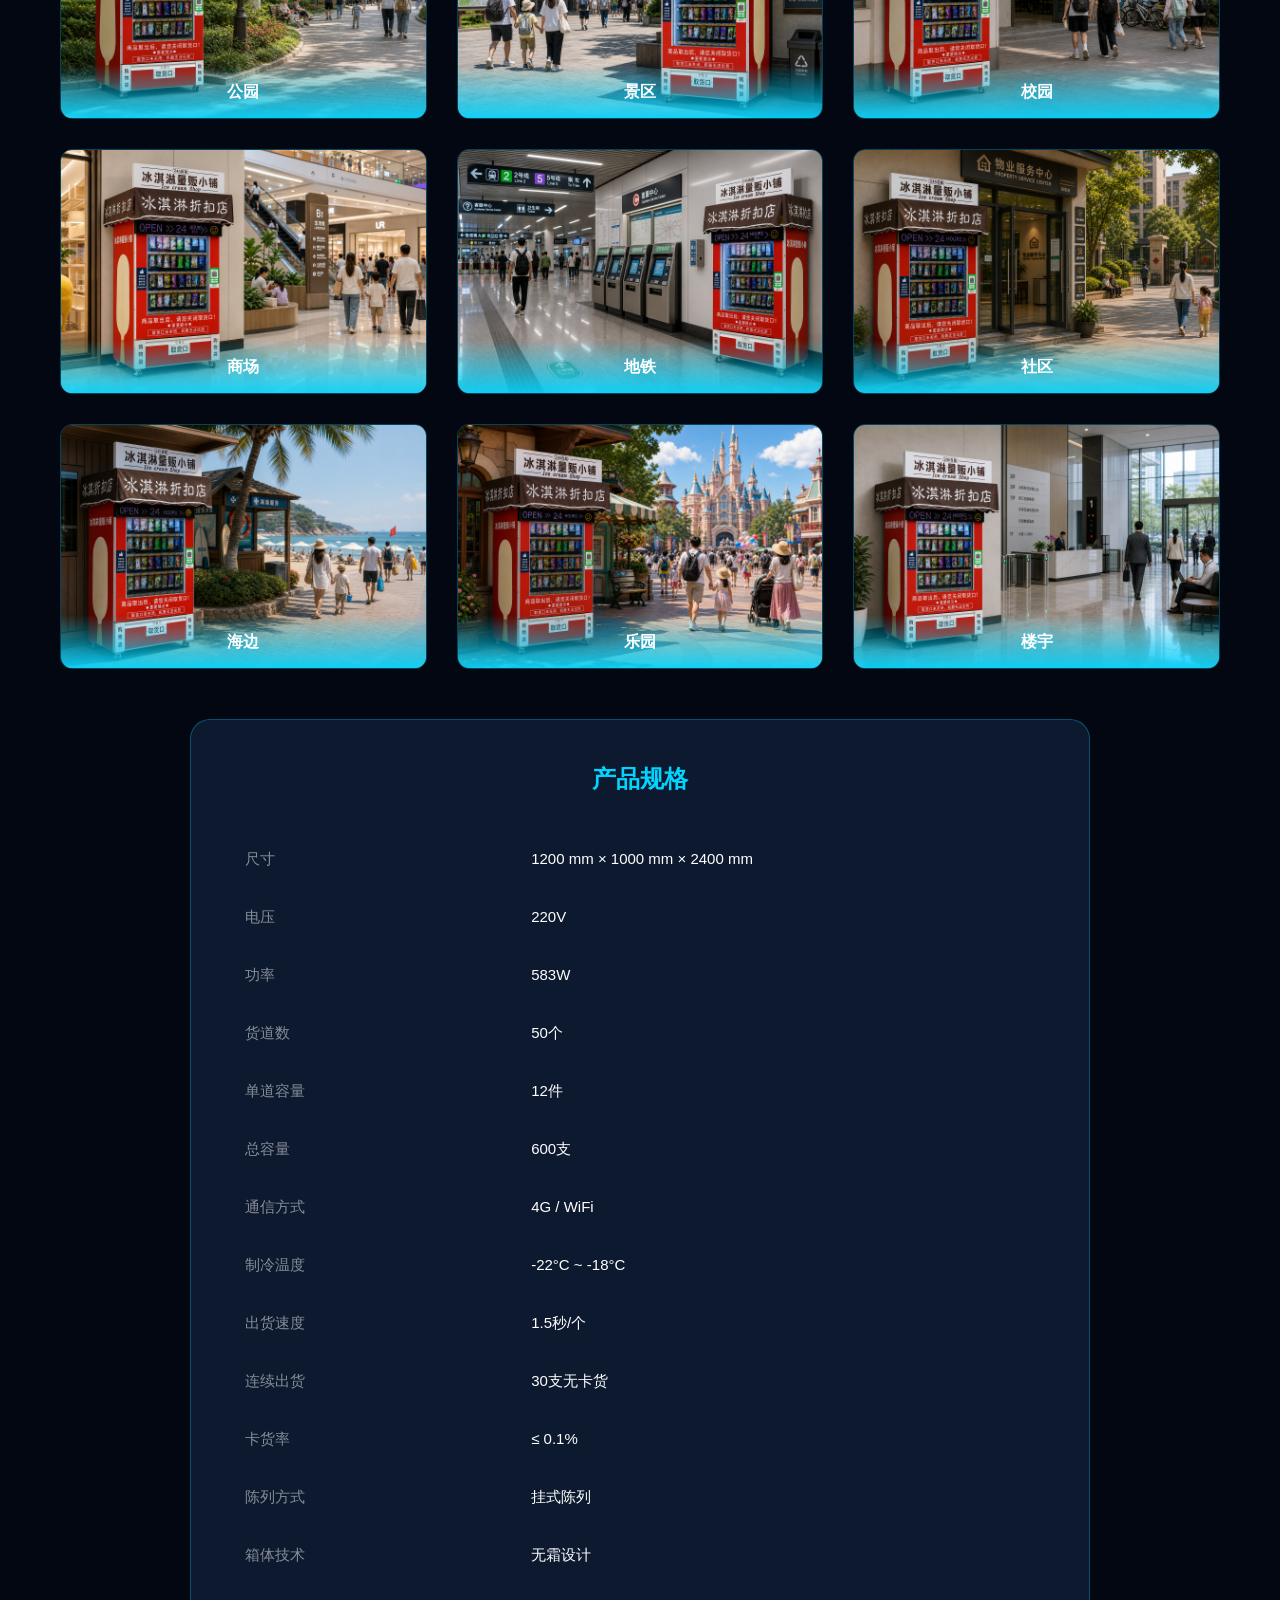
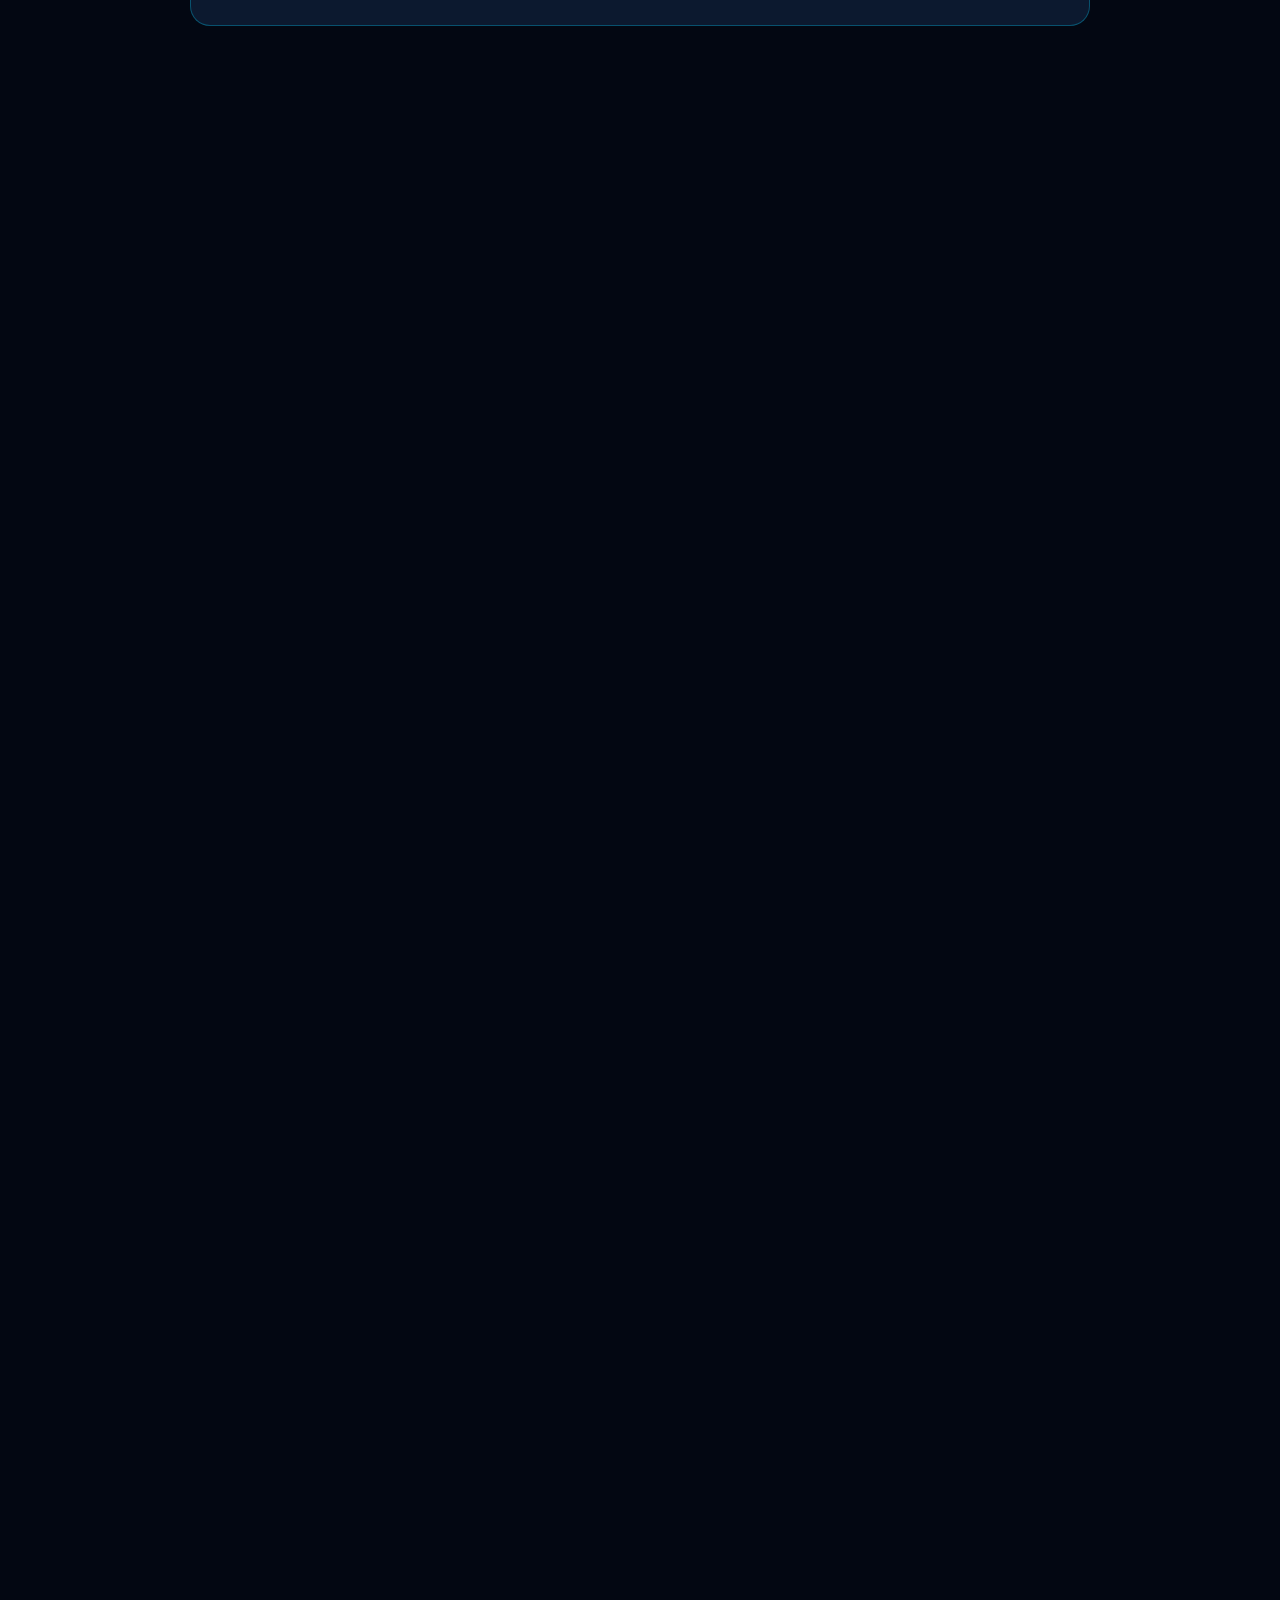
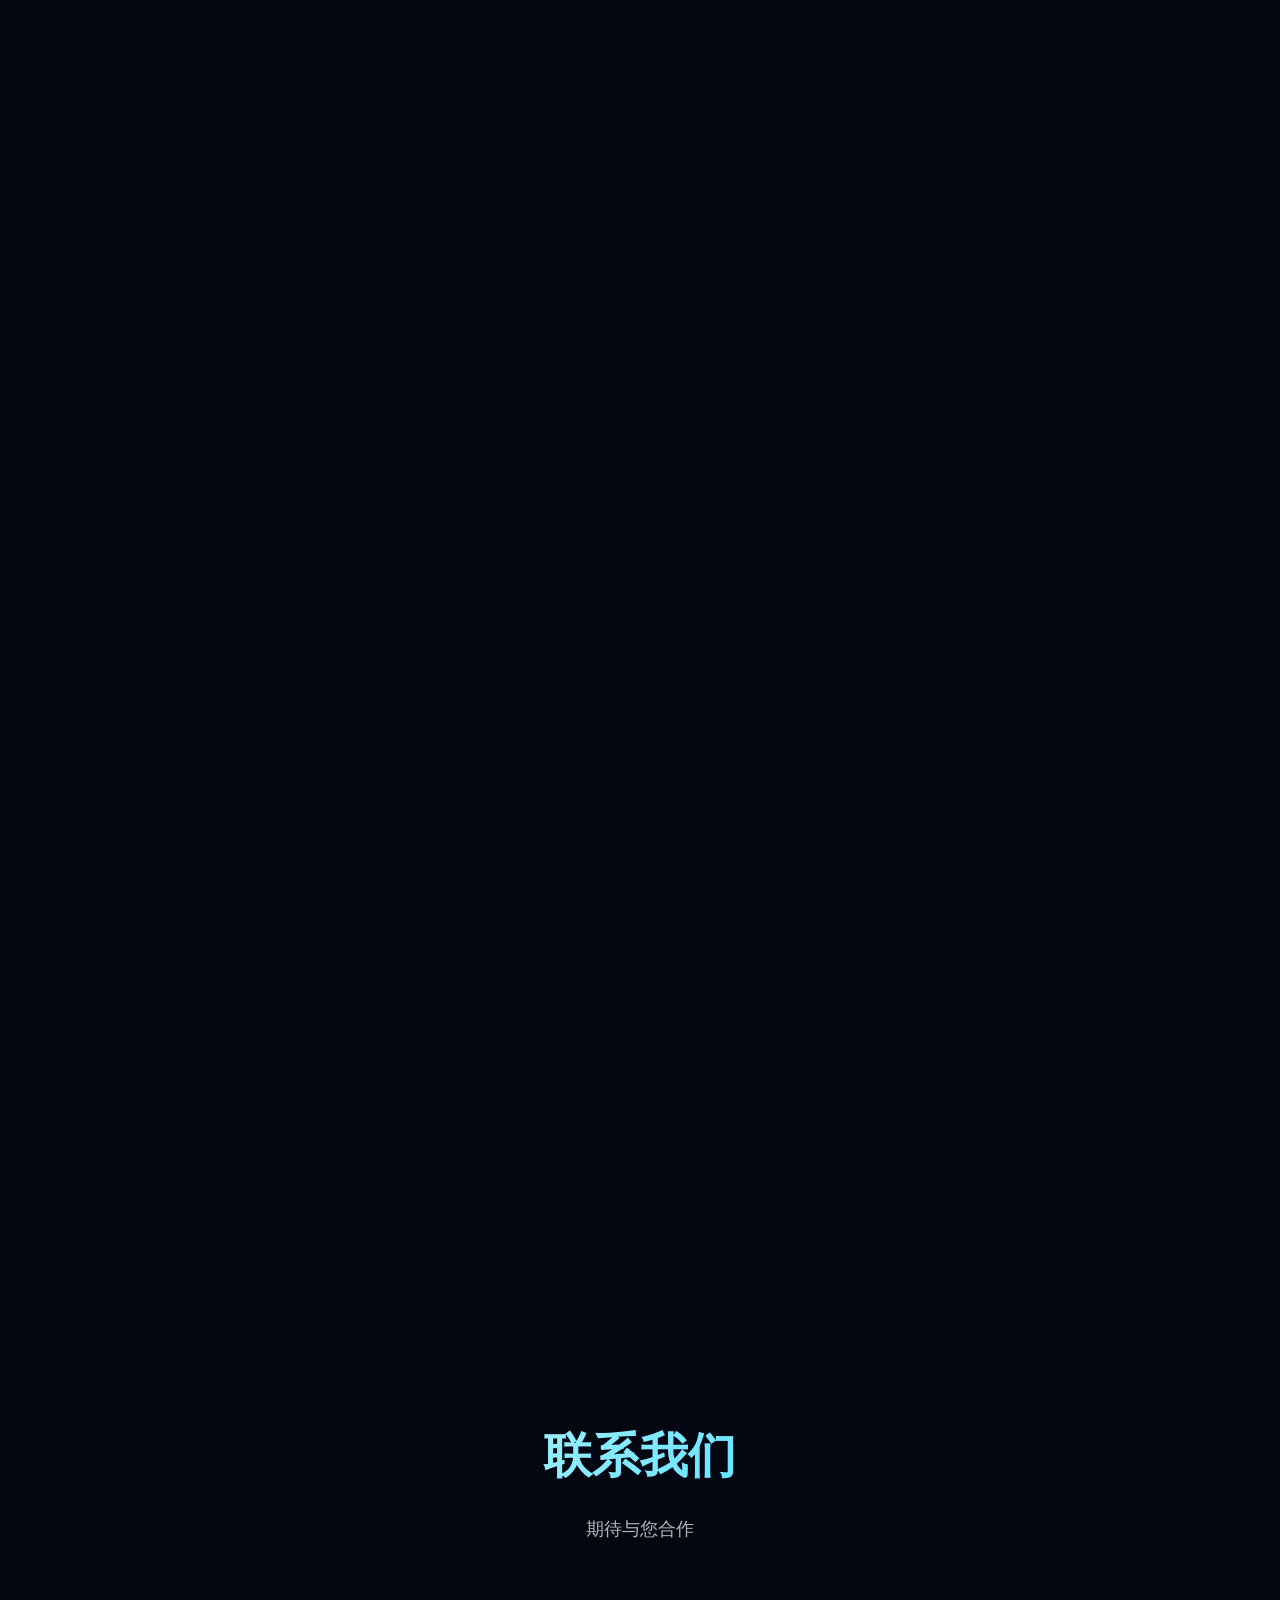
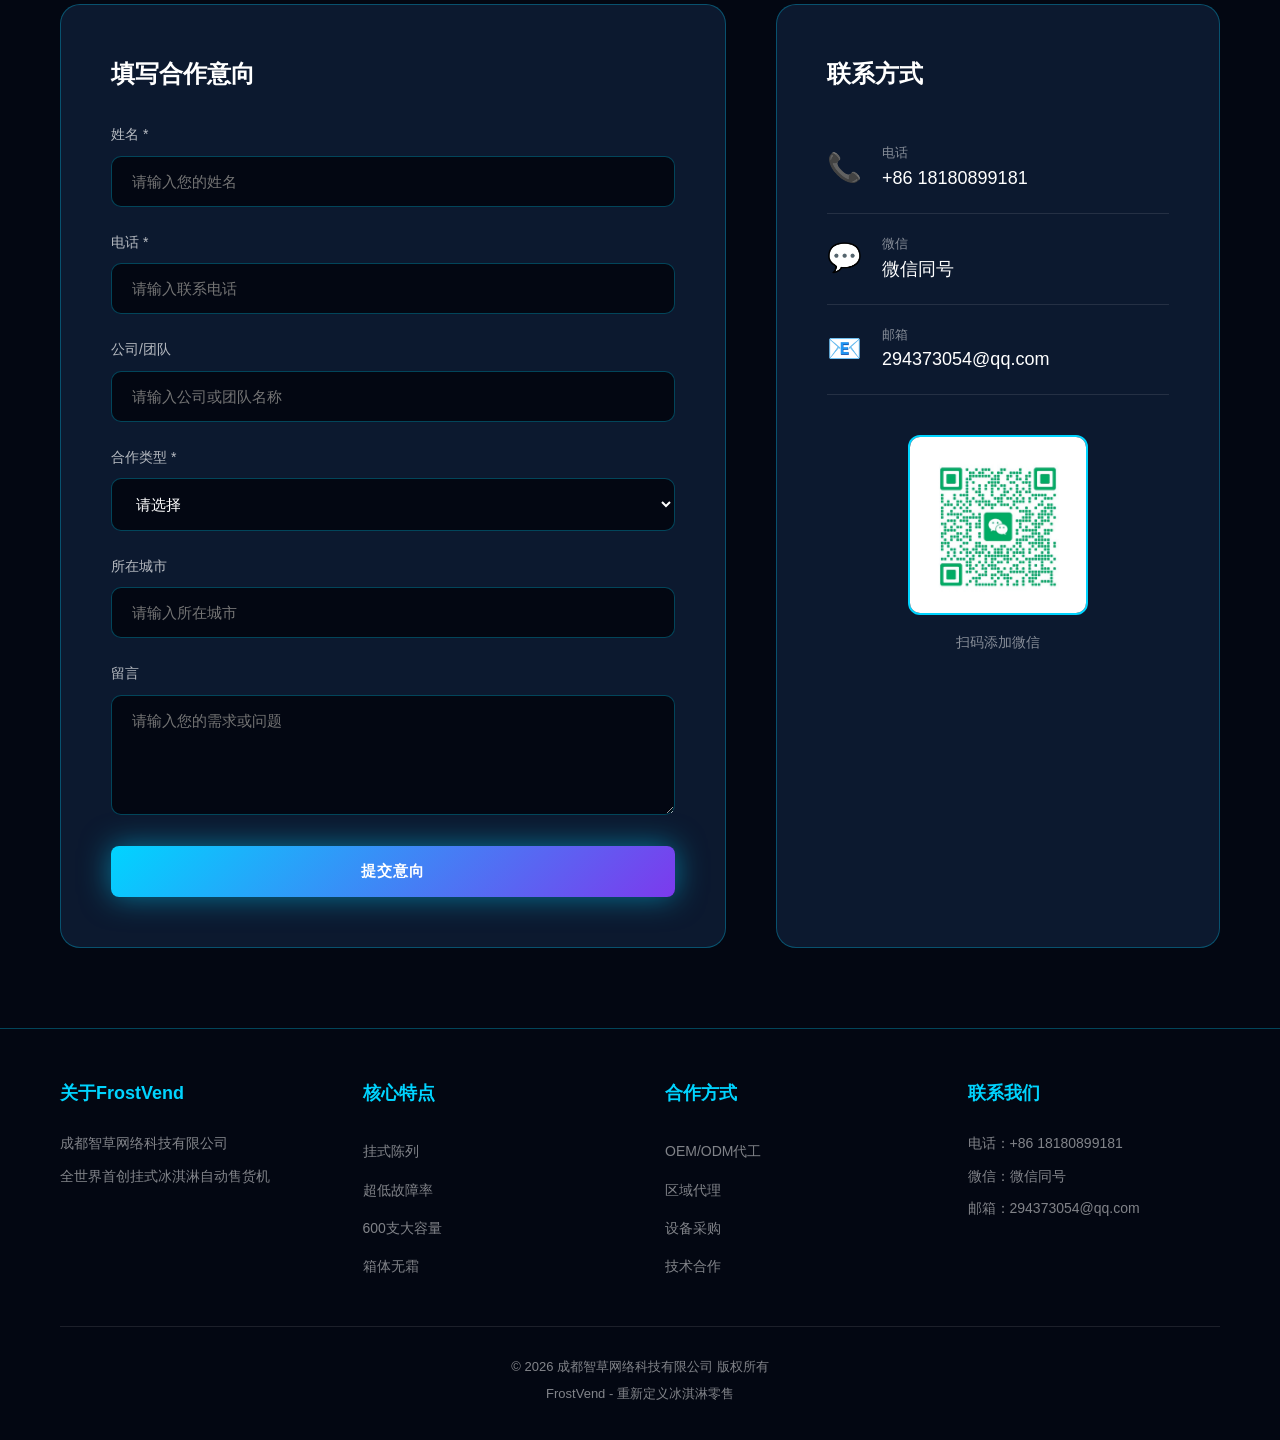
==== commit 30904678: "更新精修产品图并放大官网展示 替换官网与展示页面的 FrostVend 精修产品图并刷新缓存版本，让首页和产品展示区的设备视觉更突出。  Co-Authored-By: Claude Opus 4.7" ====
--- a/index.html
+++ b/index.html
@@ -6,7 +6,7 @@
     <title>FrostVend新一代冰淇淋销售终端</title>
     <meta name="description" content="全世界首创挂式陈列冰淇淋自动售货机。超低故障率0.1%、连续出货30支、600支大容量、50个单品、超低能耗、箱体无霜。">
     <meta name="keywords" content="冰淇淋自动售货机,挂式陈列,雪糕机,无人售货,创新设备">
-    <link rel="stylesheet" href="css/style.css">
+    <link rel="stylesheet" href="css/style.css?v=20260724-herozoom">
 </head>
 <body>
     <!-- 语言切换 -->
@@ -88,7 +88,7 @@
             </div>
             <div class="hero-image">
                 <div class="hero-image-wrapper">
-                    <img src="images/product/1.png?v=20260715" alt="FrostVend 挂式雪糕自动售货机">
+                    <img src="images/product/1.png?v=20260724" alt="FrostVend 挂式雪糕自动售货机">
                 </div>
             </div>
         </div>
@@ -453,24 +453,24 @@
                 <div class="viewer-360">
                     <div class="viewer-360-container auto-rotate" id="viewer360">
                         <div class="viewer-360-face">
-                            <img src="images/product/1.png?v=20260715" alt="FrostVend 挂式雪糕自动售货机" class="viewer-360-image" id="mainImage">
+                            <img src="images/product/1.png?v=20260724" alt="FrostVend 挂式雪糕自动售货机" class="viewer-360-image" id="mainImage">
                         </div>
                     </div>
                     <div class="viewer-360-angles">
                         <button class="viewer-360-angle-btn active" data-angle="0">
-                            <img src="images/product/1.png?v=20260715" alt="正面">
+                            <img src="images/product/1.png?v=20260724" alt="正面">
                         </button>
                         <button class="viewer-360-angle-btn" data-angle="1">
-                            <img src="images/product/2.png?v=20260715" alt="侧面1">
+                            <img src="images/product/2.png?v=20260724" alt="侧面1">
                         </button>
                         <button class="viewer-360-angle-btn" data-angle="2">
-                            <img src="images/product/3.png?v=20260715" alt="侧面2">
+                            <img src="images/product/3.png?v=20260724" alt="侧面2">
                         </button>
                         <button class="viewer-360-angle-btn" data-angle="3">
-                            <img src="images/product/4.png?v=20260715" alt="侧面3">
+                            <img src="images/product/4.png?v=20260724" alt="侧面3">
                         </button>
                         <button class="viewer-360-angle-btn" data-angle="4">
-                            <img src="images/product/5.png?v=20260715" alt="侧面4">
+                            <img src="images/product/5.png?v=20260724" alt="侧面4">
                         </button>
                     </div>
                     <div class="viewer-360-controls">
--- a/css/style.css
+++ b/css/style.css
@@ -46,6 +46,11 @@
 @keyframes float {
     0%, 100% { transform: translateY(0); }
     50% { transform: translateY(-15px); }
+}
+
+@keyframes heroFloat {
+    0%, 100% { transform: scale(1.18) translateY(0); }
+    50% { transform: scale(1.18) translateY(-12px); }
 }
 
 @keyframes scan {
@@ -460,6 +465,7 @@
 
 .hero-image-wrapper {
     position: relative;
+    height: min(62vh, 700px);
     border-radius: 20px;
     overflow: hidden;
     border: 1px solid var(--border-glow);
@@ -479,9 +485,12 @@
 
 .hero-image-wrapper img {
     width: 100%;
-    height: auto;
+    height: 100%;
+    object-fit: cover;
+    object-position: center 28%;
     display: block;
-    animation: float 6s ease-in-out infinite;
+    transform: scale(1.18);
+    animation: heroFloat 6s ease-in-out infinite;
 }
 
 /* Section通用 */
@@ -779,7 +788,7 @@
 
 /* 360度展示 */
 .viewer-360 {
-    max-width: 450px;
+    max-width: 560px;
     margin: 0 auto;
 }
 
@@ -808,9 +817,10 @@
 .viewer-360-image {
     width: 100%;
     height: 100%;
-    object-fit: contain;
+    object-fit: cover;
+    object-position: center 28%;
     background: linear-gradient(135deg, var(--bg-primary) 0%, var(--bg-dark) 100%);
-    padding: 30px;
+    transform: scale(1.12);
     pointer-events: none;
 }
 
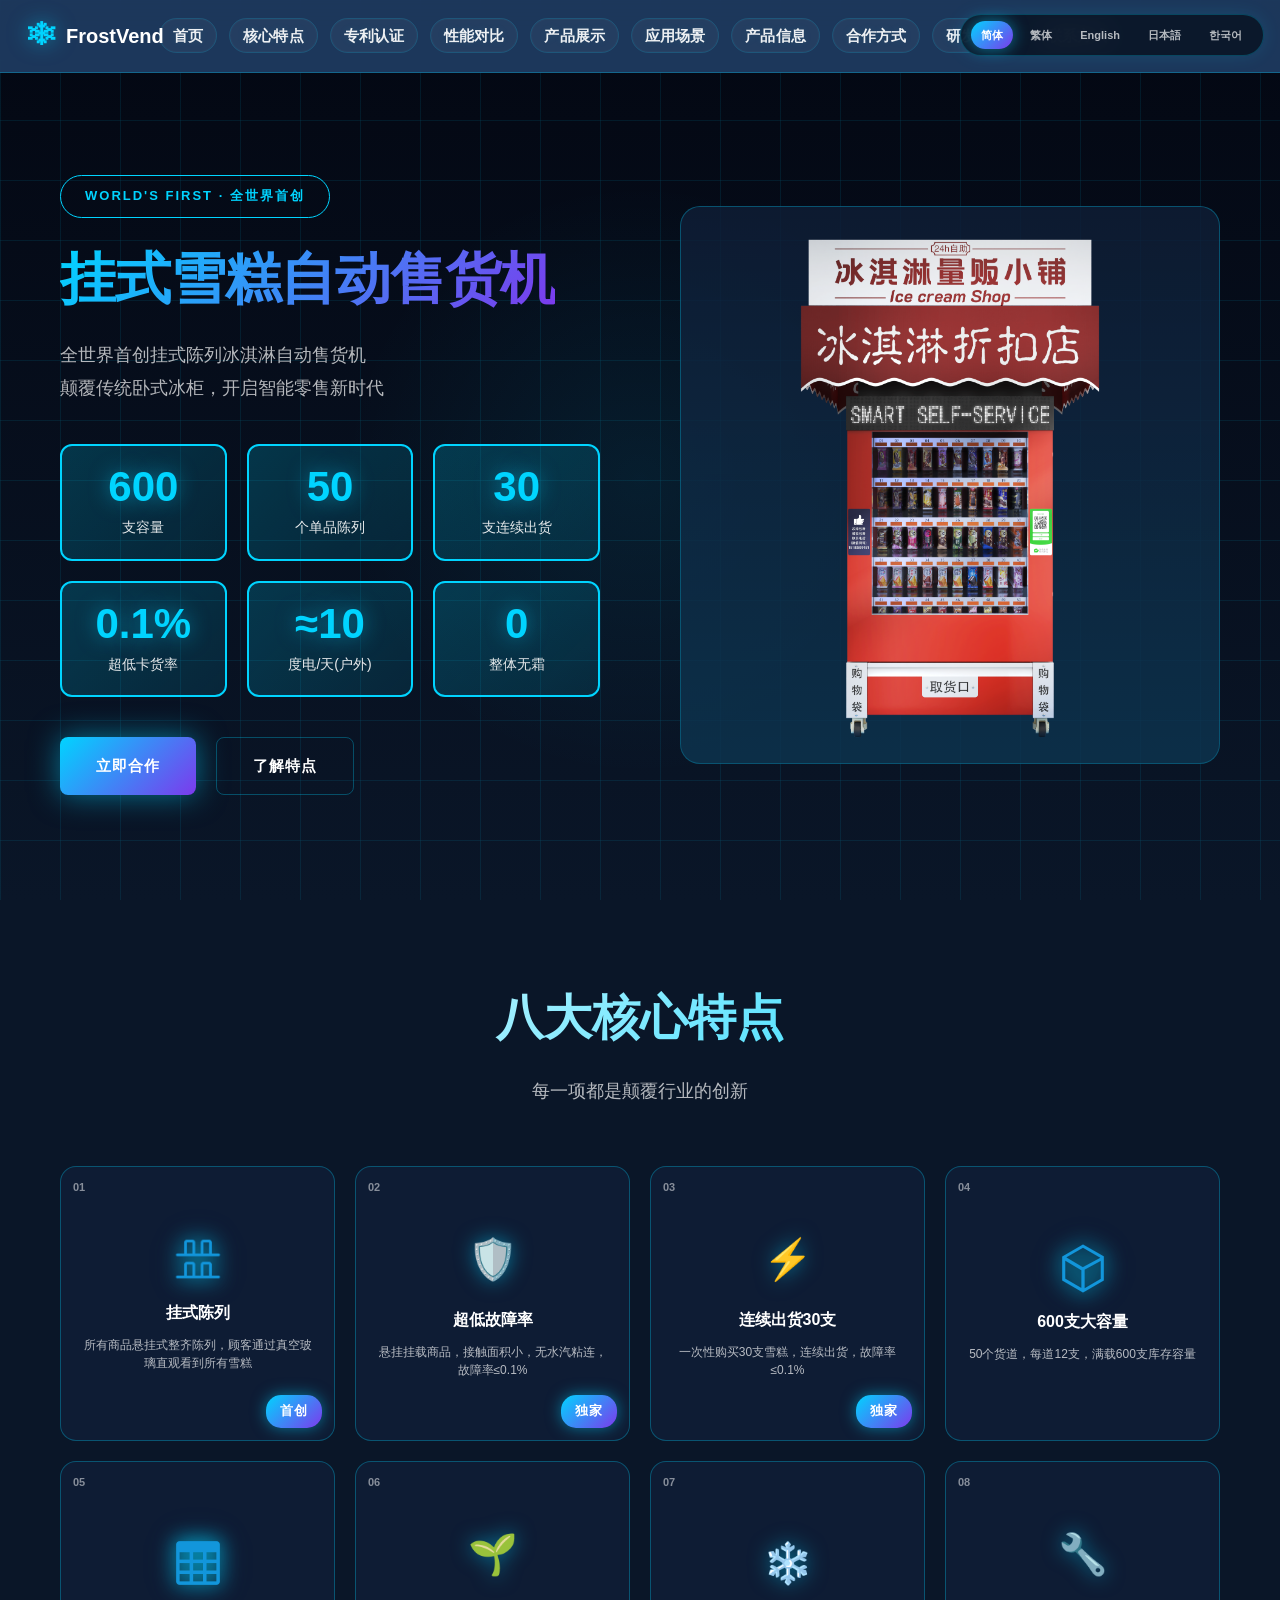
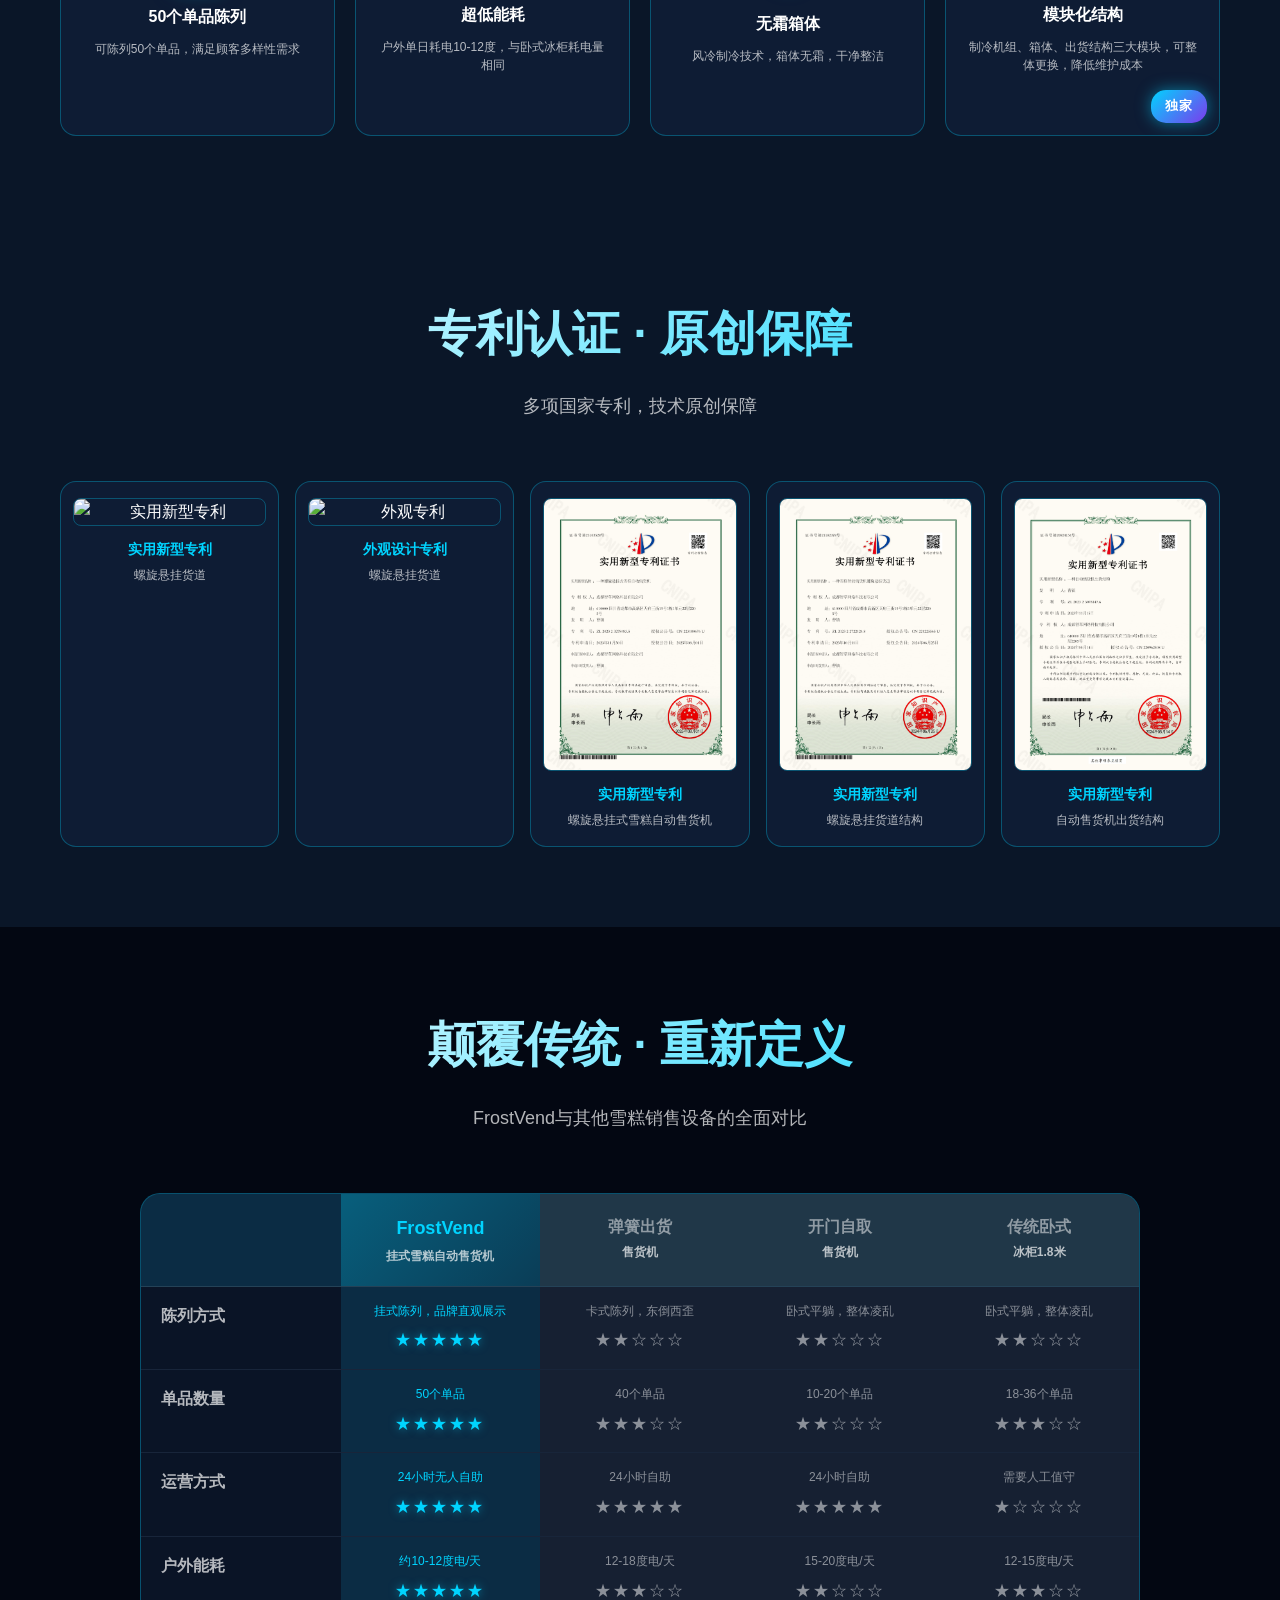
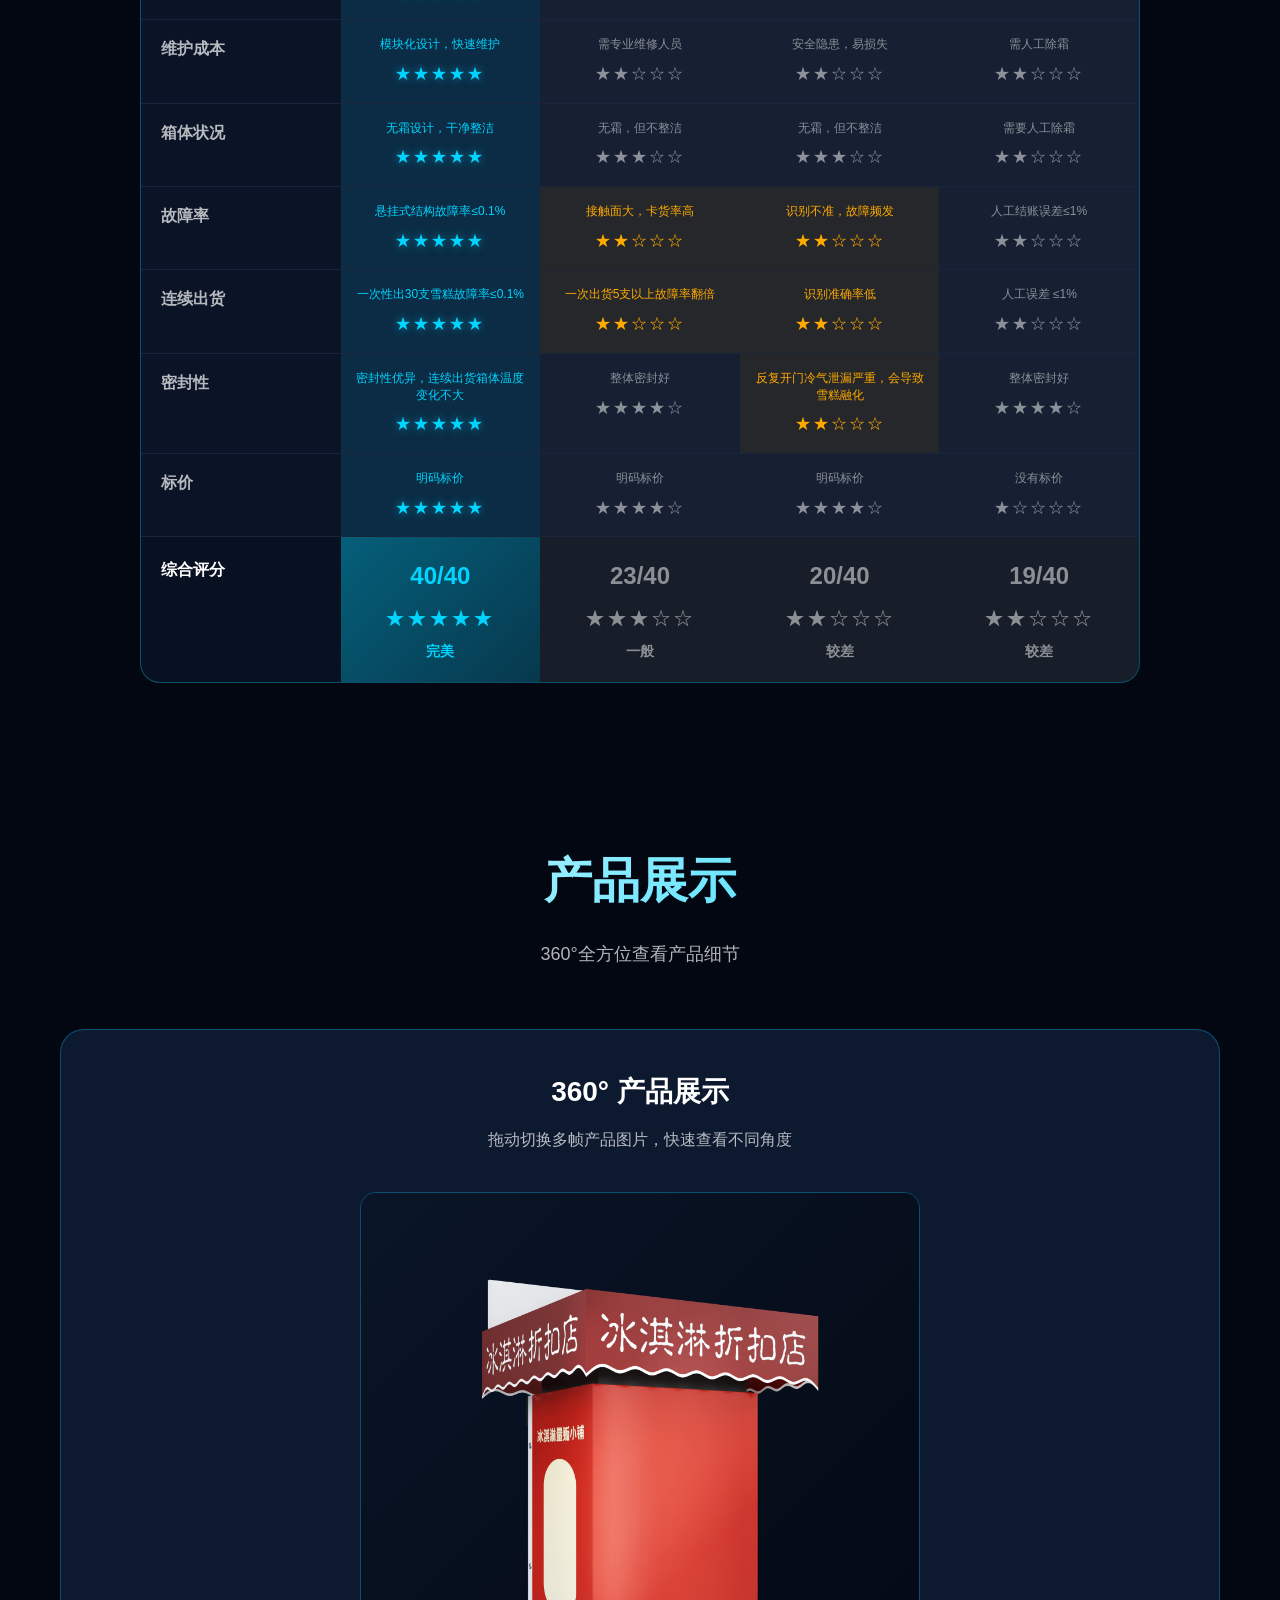
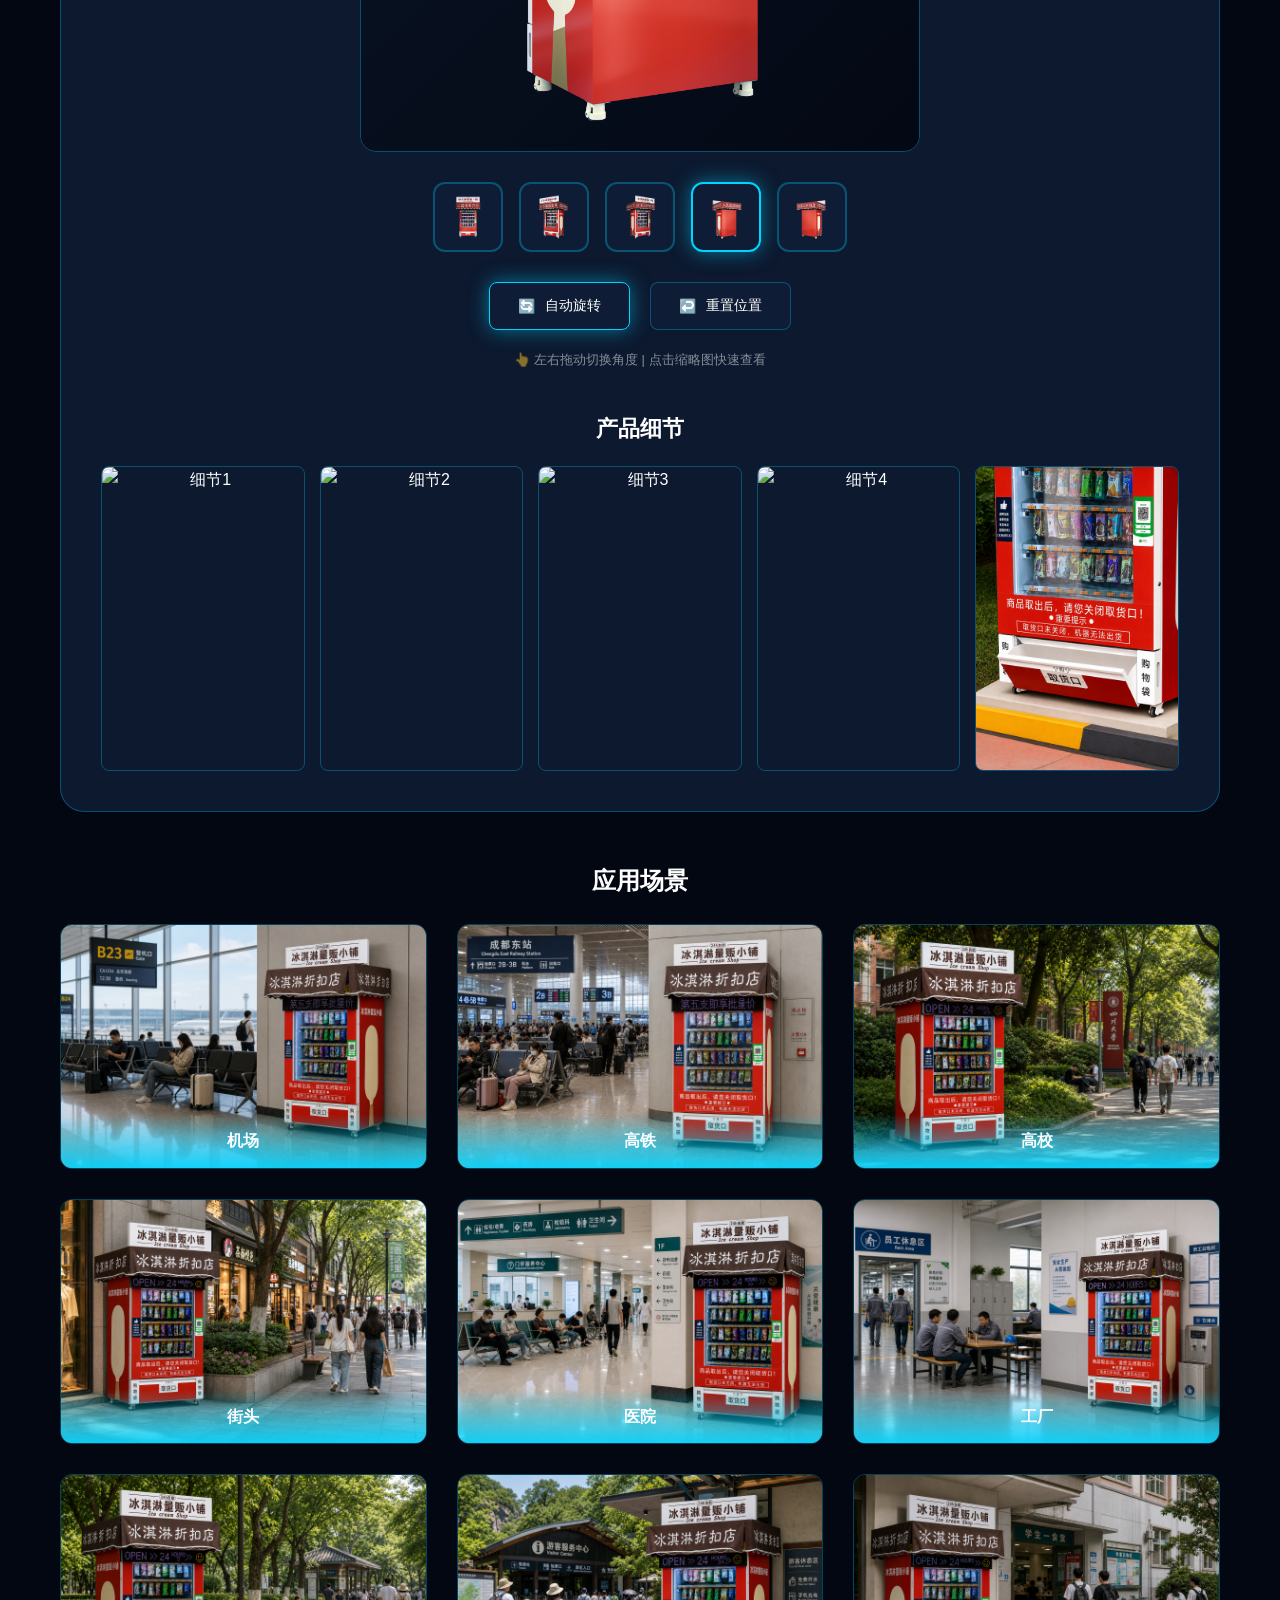
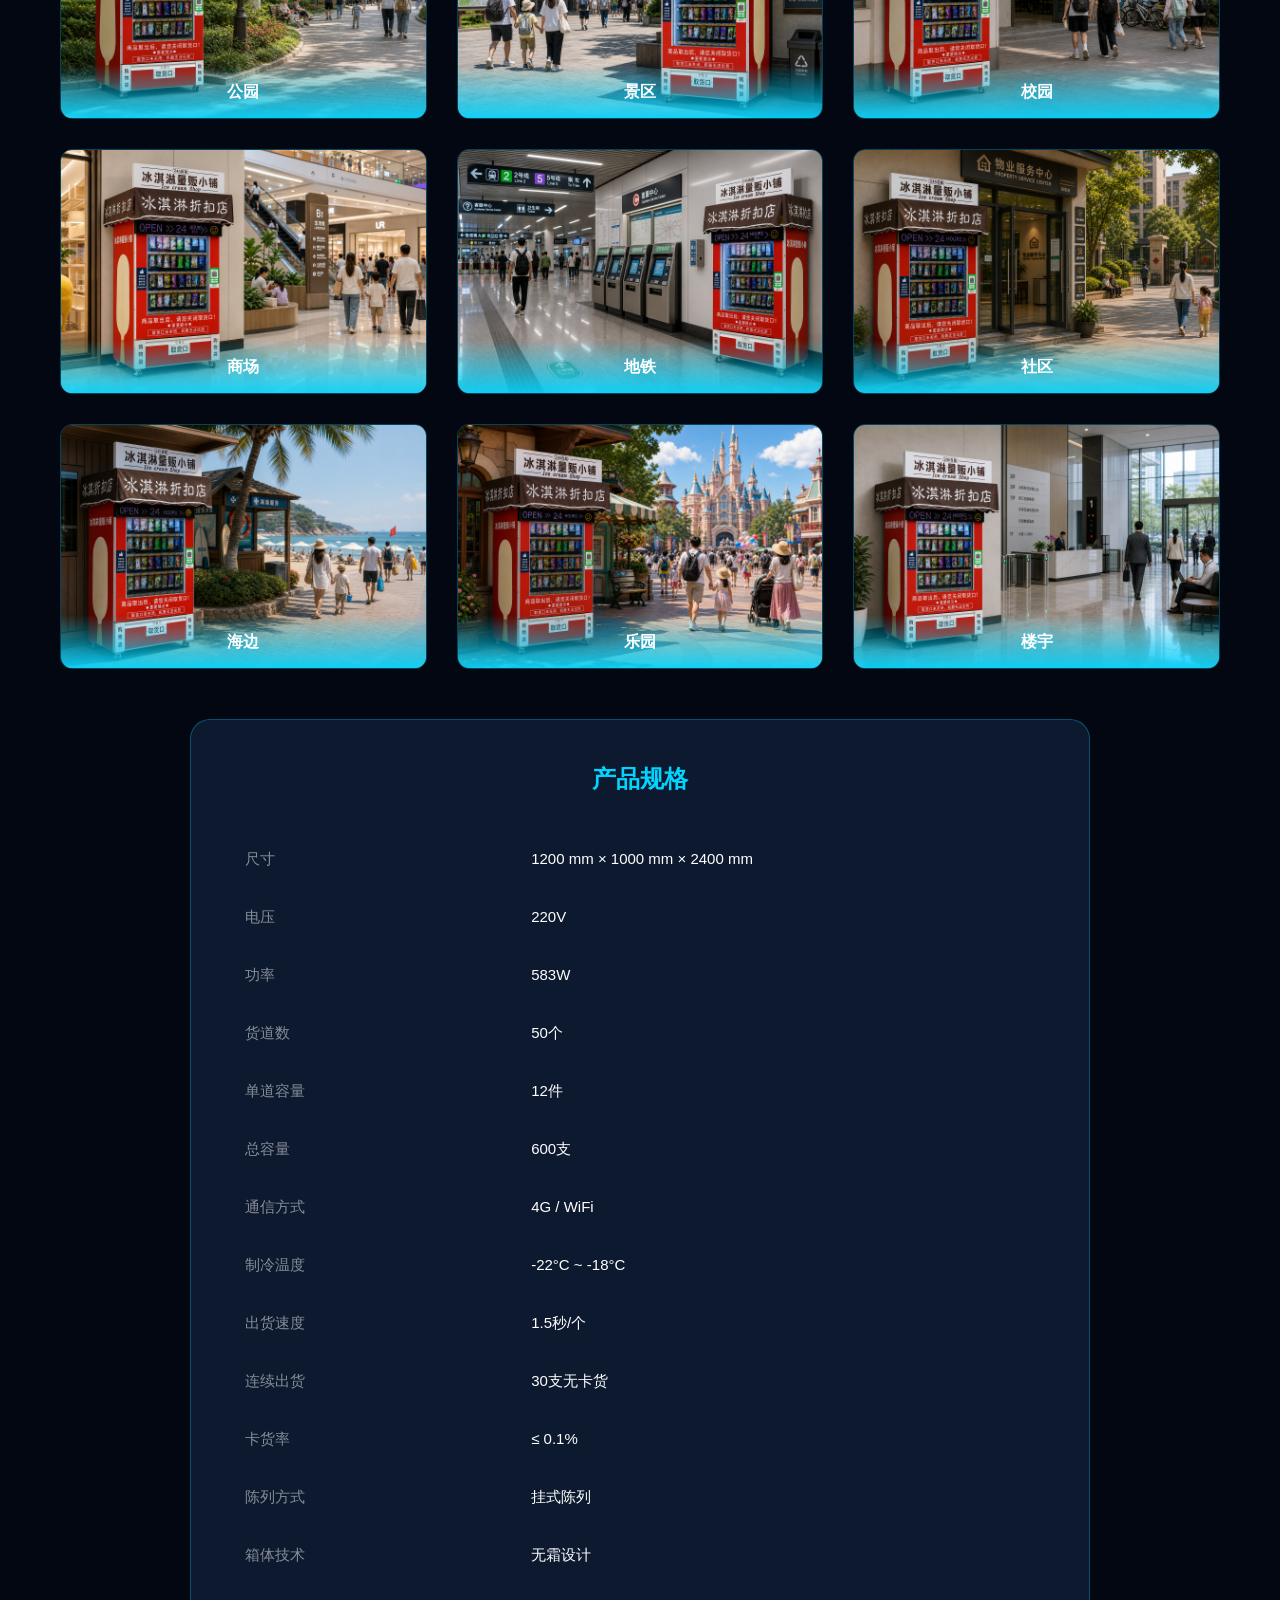
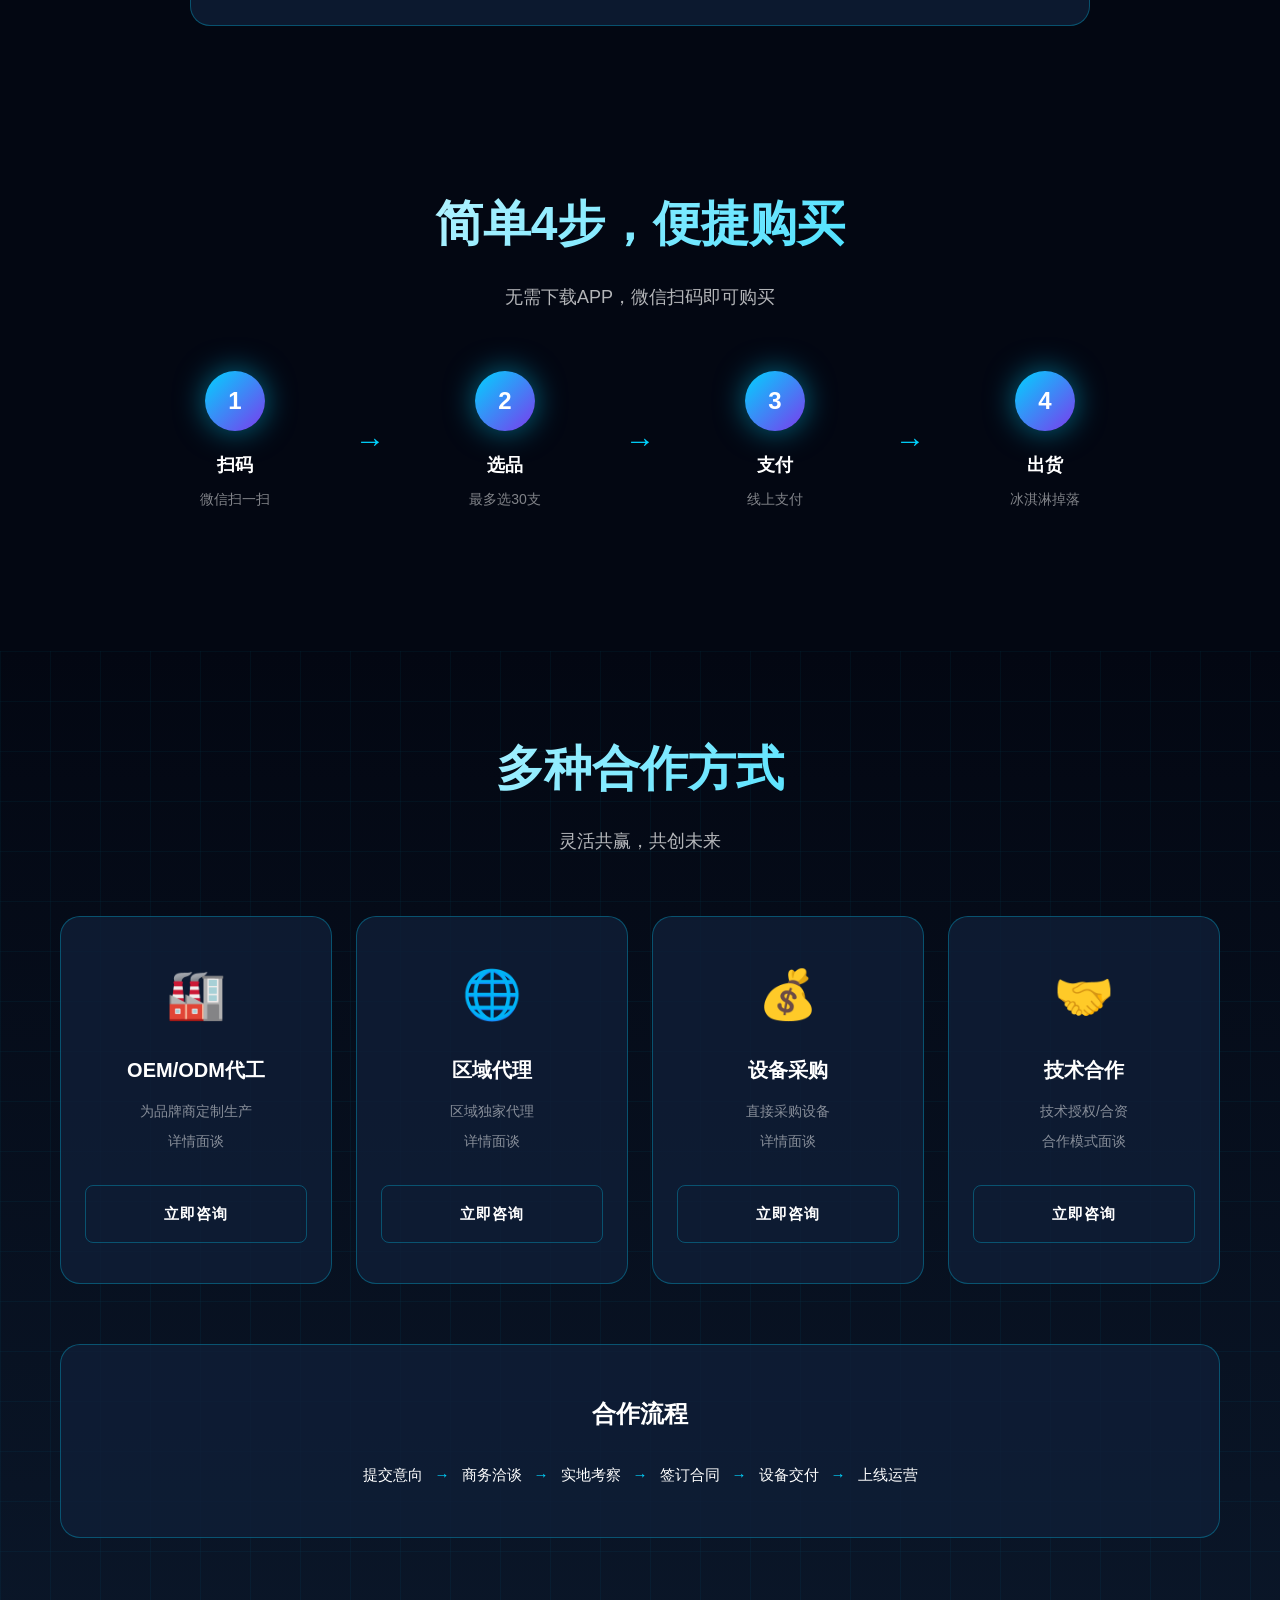
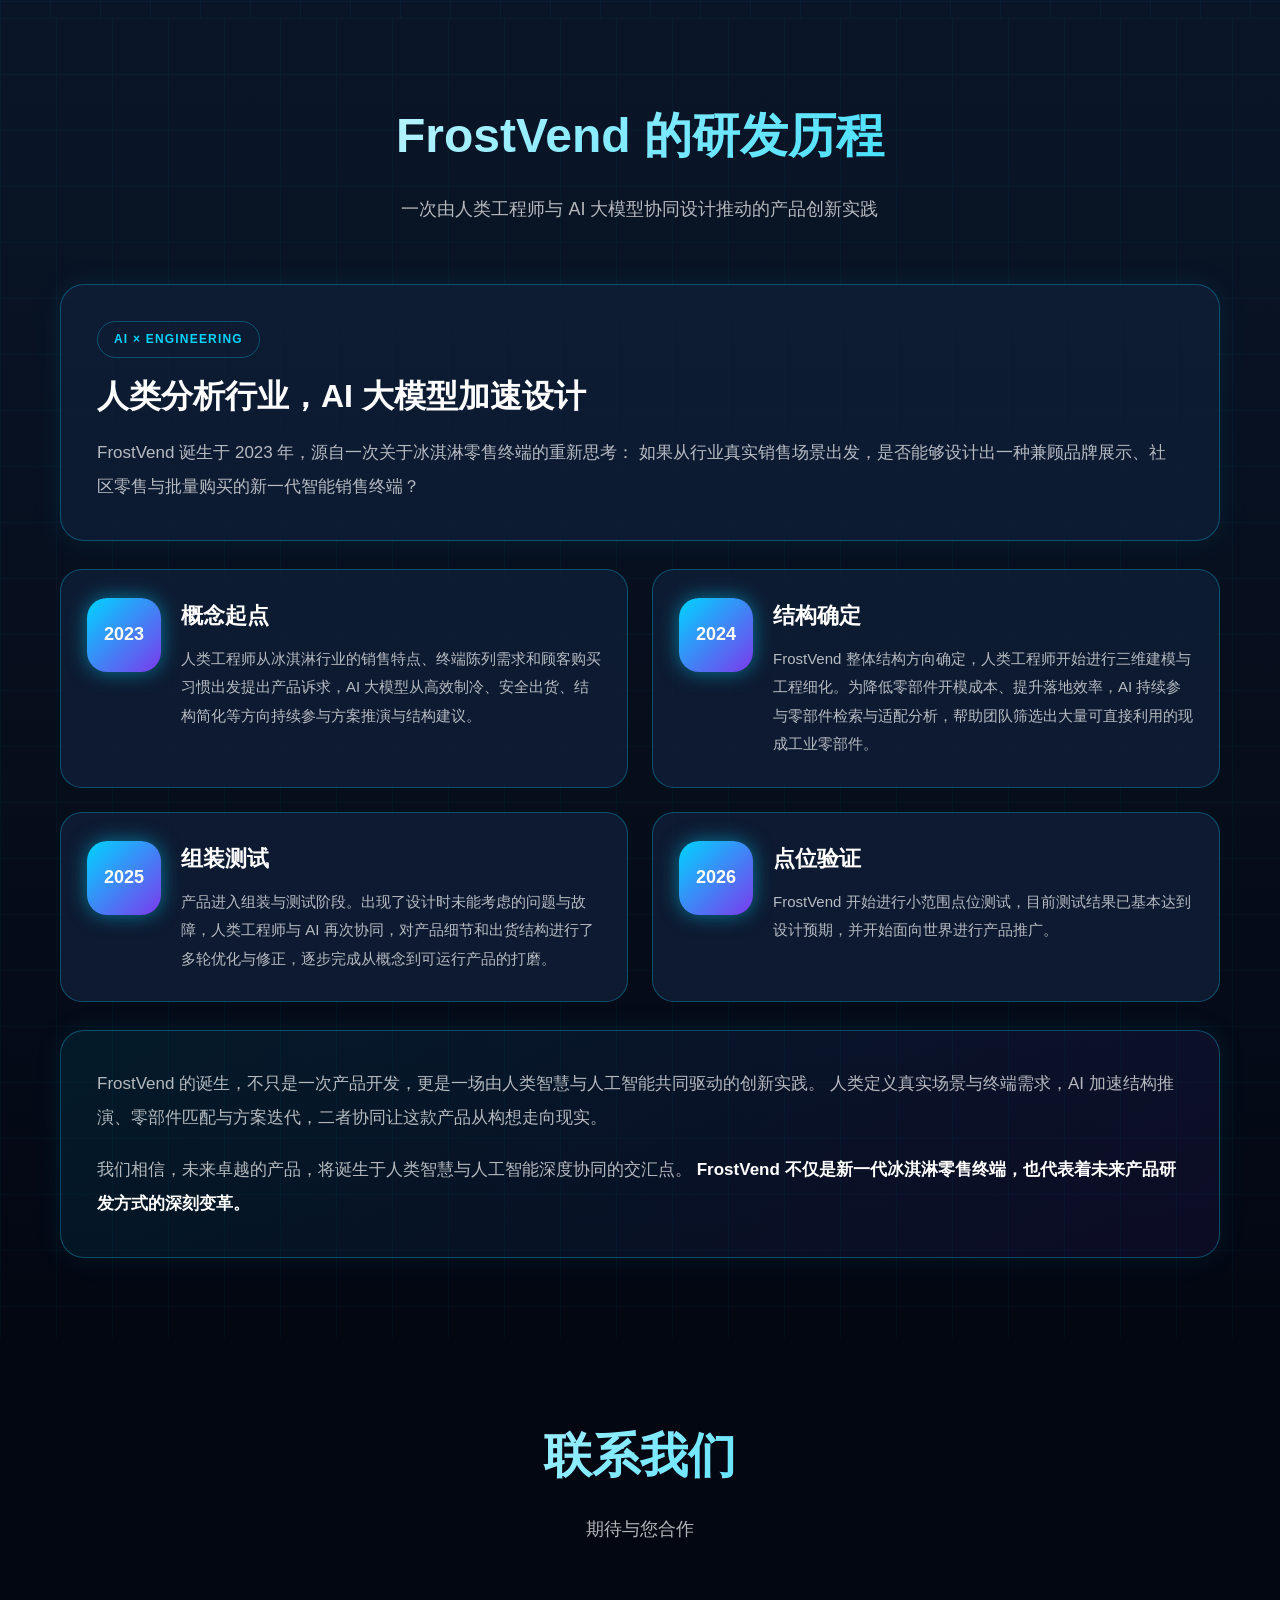
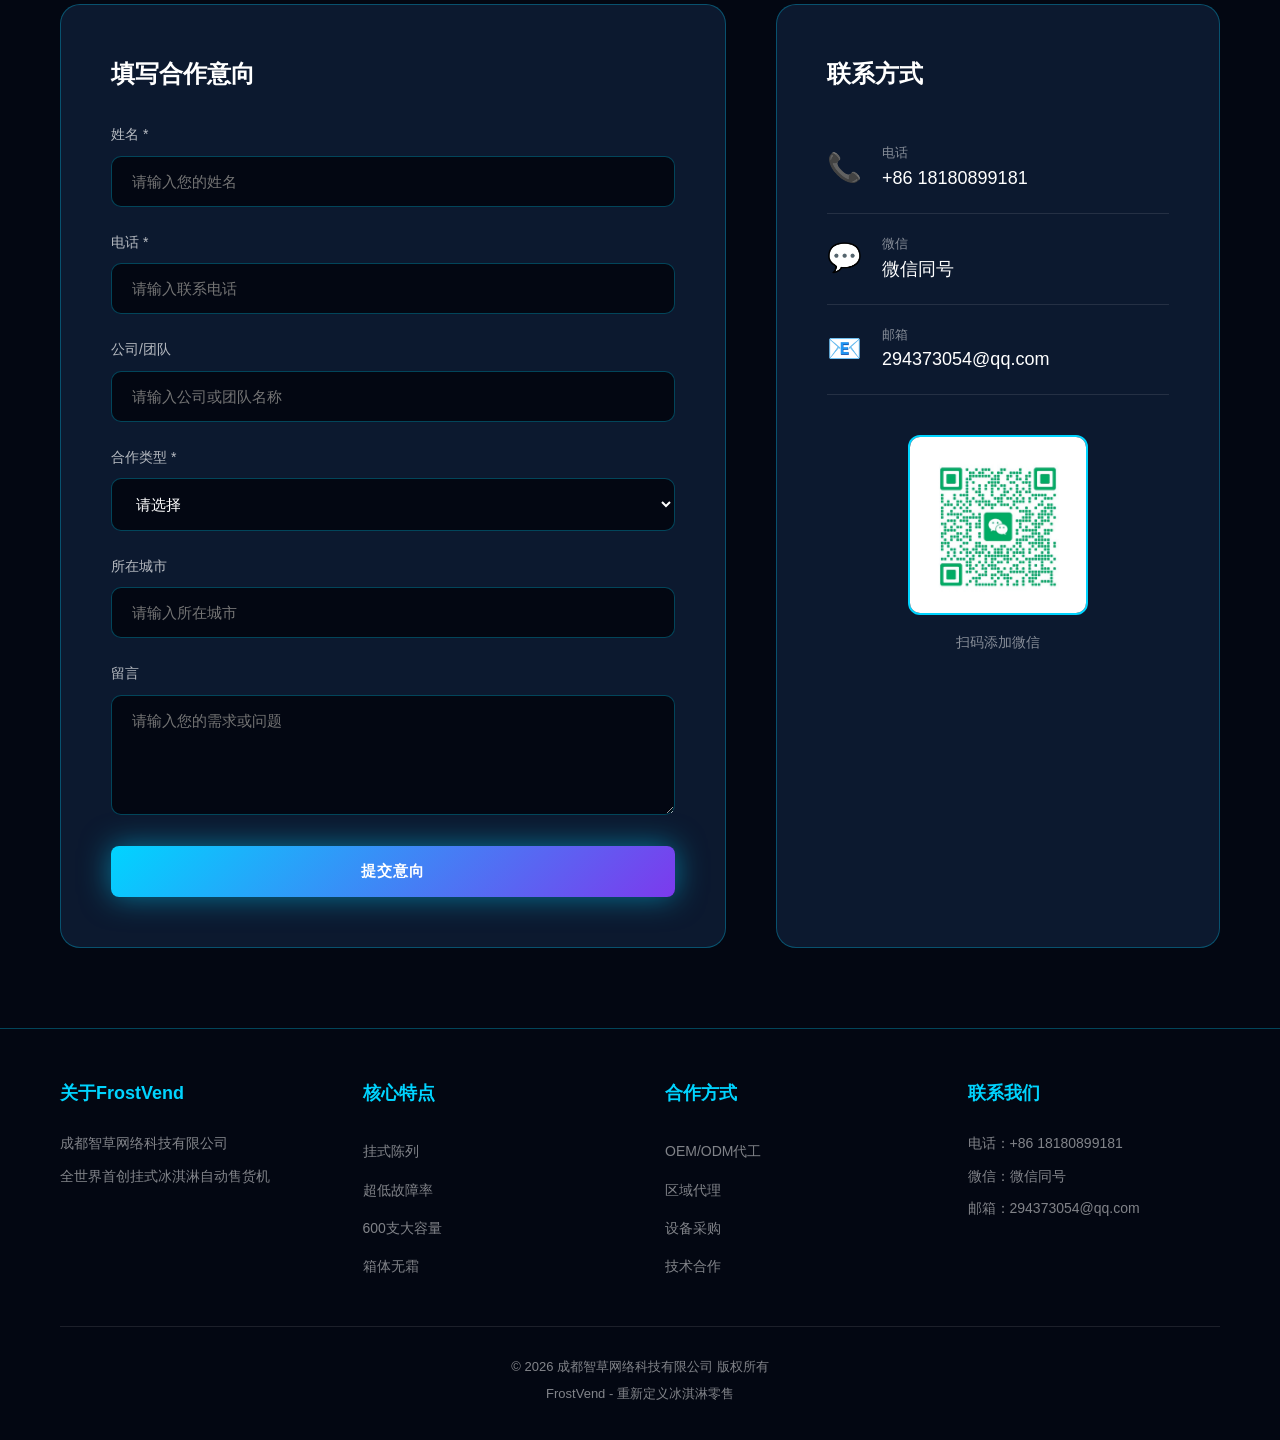
==== commit 1e98abba: "更新官网科技感产品图 替换站点产品主视觉为新的科技感成片，并刷新首页、多语言页和海报页的缓存引用。  Co-Authored-By: Claude Opus 4.7 <noreply@anthropi" ====
--- a/index.html
+++ b/index.html
@@ -6,7 +6,7 @@
     <title>FrostVend新一代冰淇淋销售终端</title>
     <meta name="description" content="全世界首创挂式陈列冰淇淋自动售货机。超低故障率0.1%、连续出货30支、600支大容量、50个单品、超低能耗、箱体无霜。">
     <meta name="keywords" content="冰淇淋自动售货机,挂式陈列,雪糕机,无人售货,创新设备">
-    <link rel="stylesheet" href="css/style.css?v=20260724-herozoom">
+    <link rel="stylesheet" href="css/style.css?v=20260729-tech-herozoom">
 </head>
 <body>
     <!-- 语言切换 -->
@@ -88,7 +88,7 @@
             </div>
             <div class="hero-image">
                 <div class="hero-image-wrapper">
-                    <img src="images/product/1.png?v=20260724" alt="FrostVend 挂式雪糕自动售货机">
+                    <img src="images/product/1.png?v=20260729-tech" alt="FrostVend 挂式雪糕自动售货机">
                 </div>
             </div>
         </div>
@@ -453,24 +453,24 @@
                 <div class="viewer-360">
                     <div class="viewer-360-container auto-rotate" id="viewer360">
                         <div class="viewer-360-face">
-                            <img src="images/product/1.png?v=20260724" alt="FrostVend 挂式雪糕自动售货机" class="viewer-360-image" id="mainImage">
+                            <img src="images/product/1.png?v=20260729-tech" alt="FrostVend 挂式雪糕自动售货机" class="viewer-360-image" id="mainImage">
                         </div>
                     </div>
                     <div class="viewer-360-angles">
                         <button class="viewer-360-angle-btn active" data-angle="0">
-                            <img src="images/product/1.png?v=20260724" alt="正面">
+                            <img src="images/product/1.png?v=20260729-tech" alt="正面">
                         </button>
                         <button class="viewer-360-angle-btn" data-angle="1">
-                            <img src="images/product/2.png?v=20260724" alt="侧面1">
+                            <img src="images/product/2.png?v=20260729-tech" alt="侧面1">
                         </button>
                         <button class="viewer-360-angle-btn" data-angle="2">
-                            <img src="images/product/3.png?v=20260724" alt="侧面2">
+                            <img src="images/product/3.png?v=20260729-tech" alt="侧面2">
                         </button>
                         <button class="viewer-360-angle-btn" data-angle="3">
-                            <img src="images/product/4.png?v=20260724" alt="侧面3">
+                            <img src="images/product/4.png?v=20260729-tech" alt="侧面3">
                         </button>
                         <button class="viewer-360-angle-btn" data-angle="4">
-                            <img src="images/product/5.png?v=20260724" alt="侧面4">
+                            <img src="images/product/5.png?v=20260729-tech" alt="侧面4">
                         </button>
                     </div>
                     <div class="viewer-360-controls">
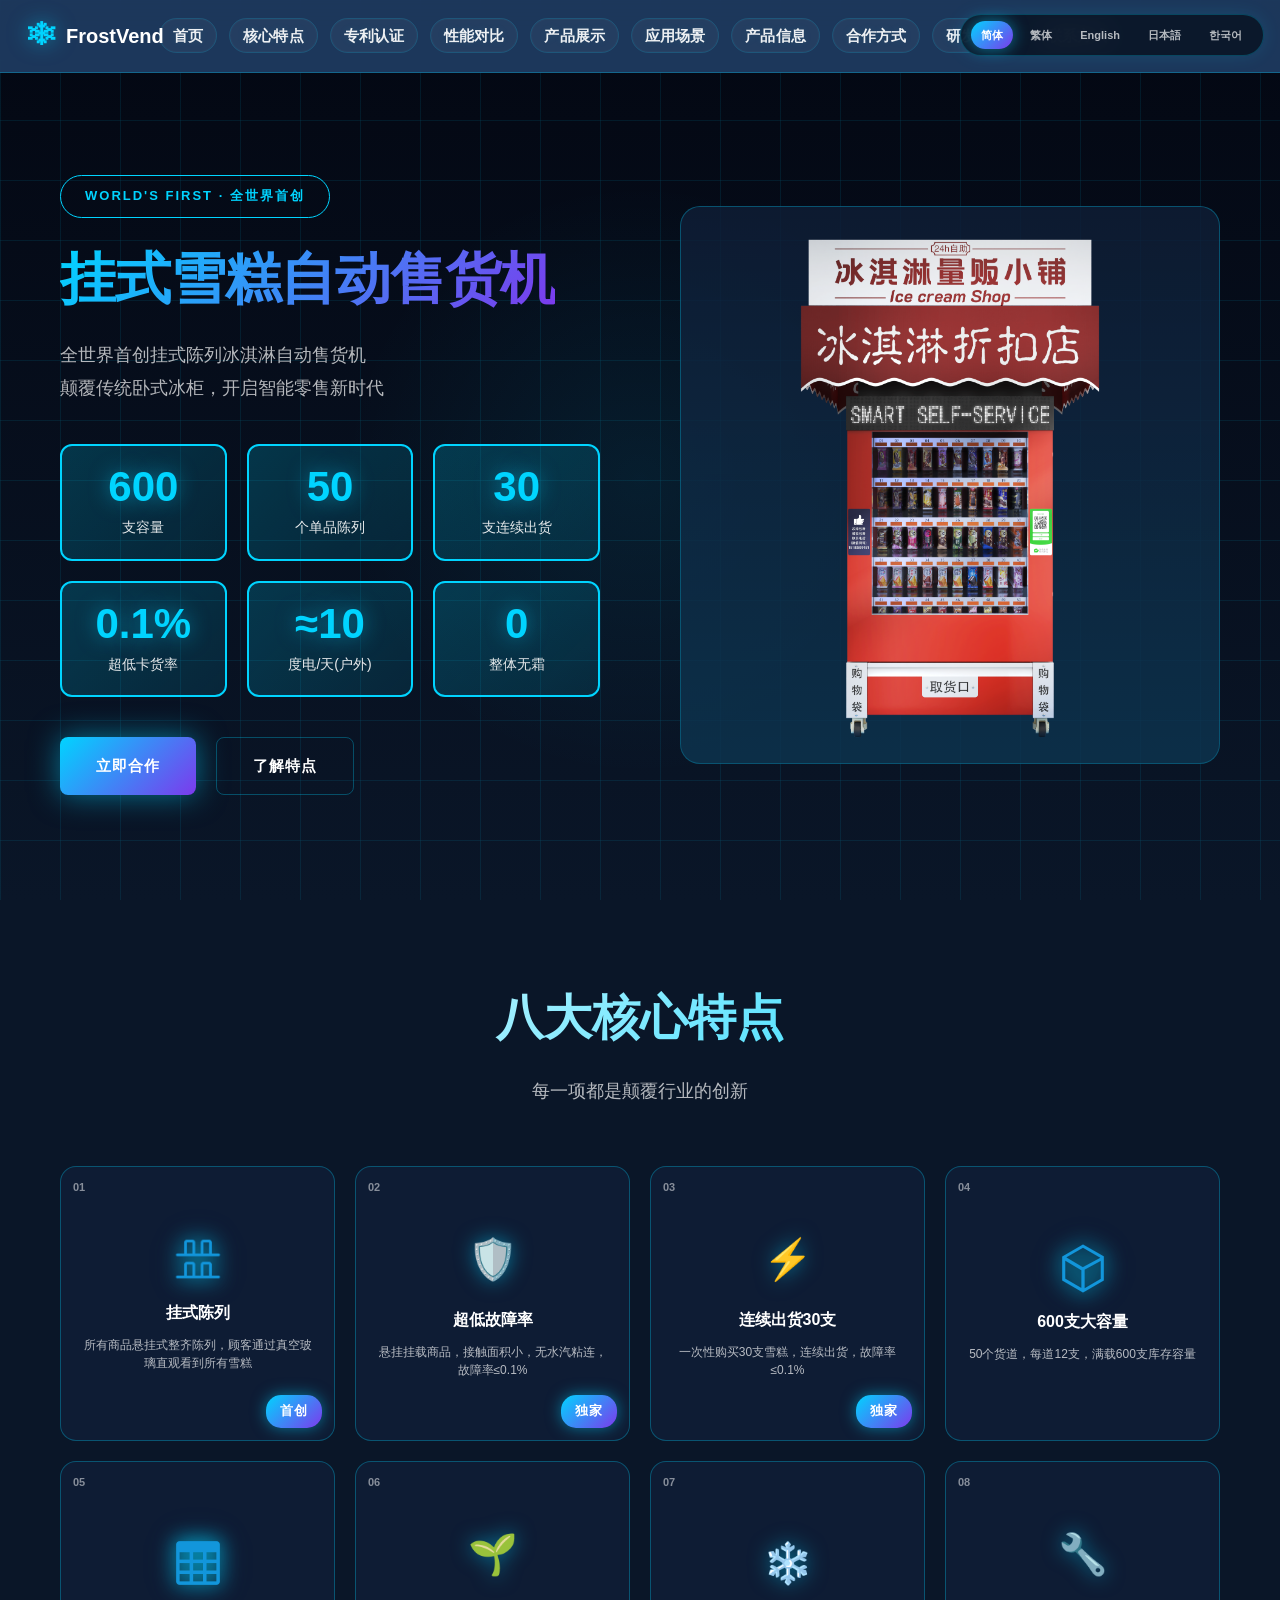
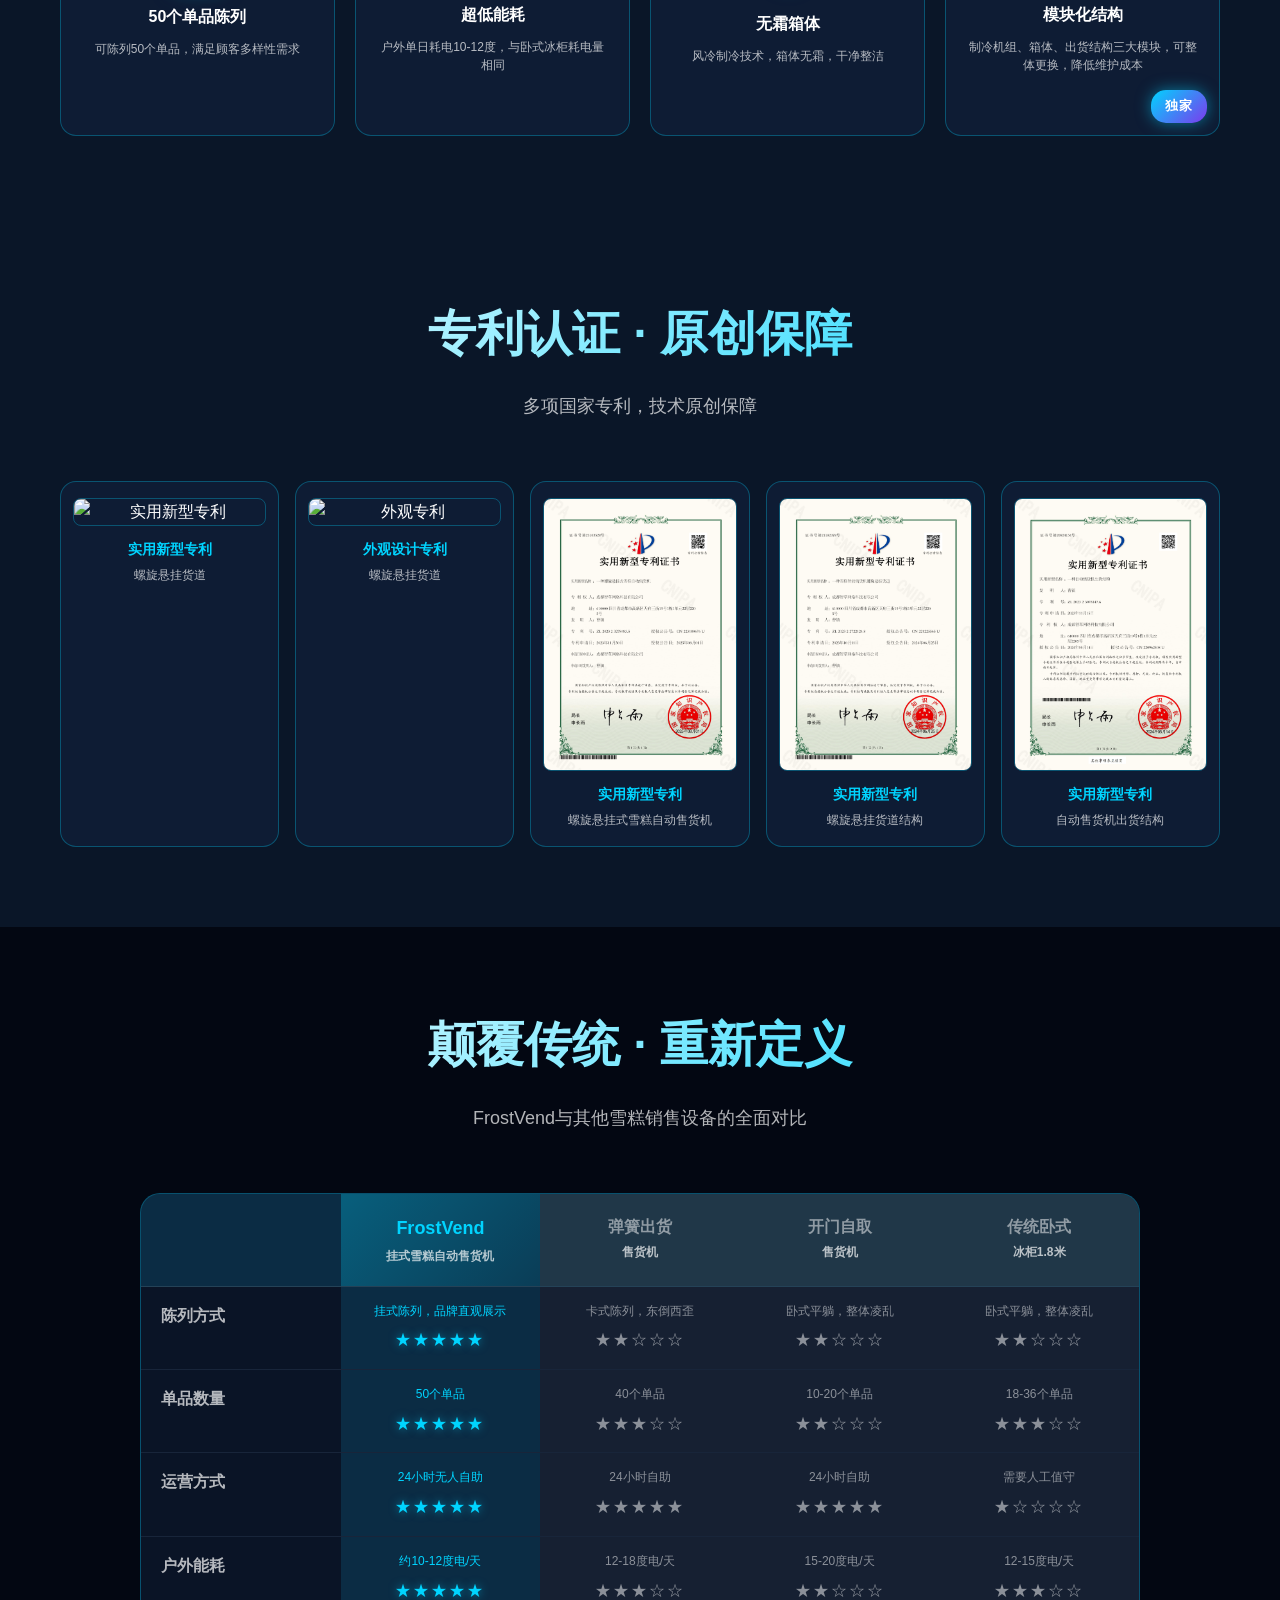
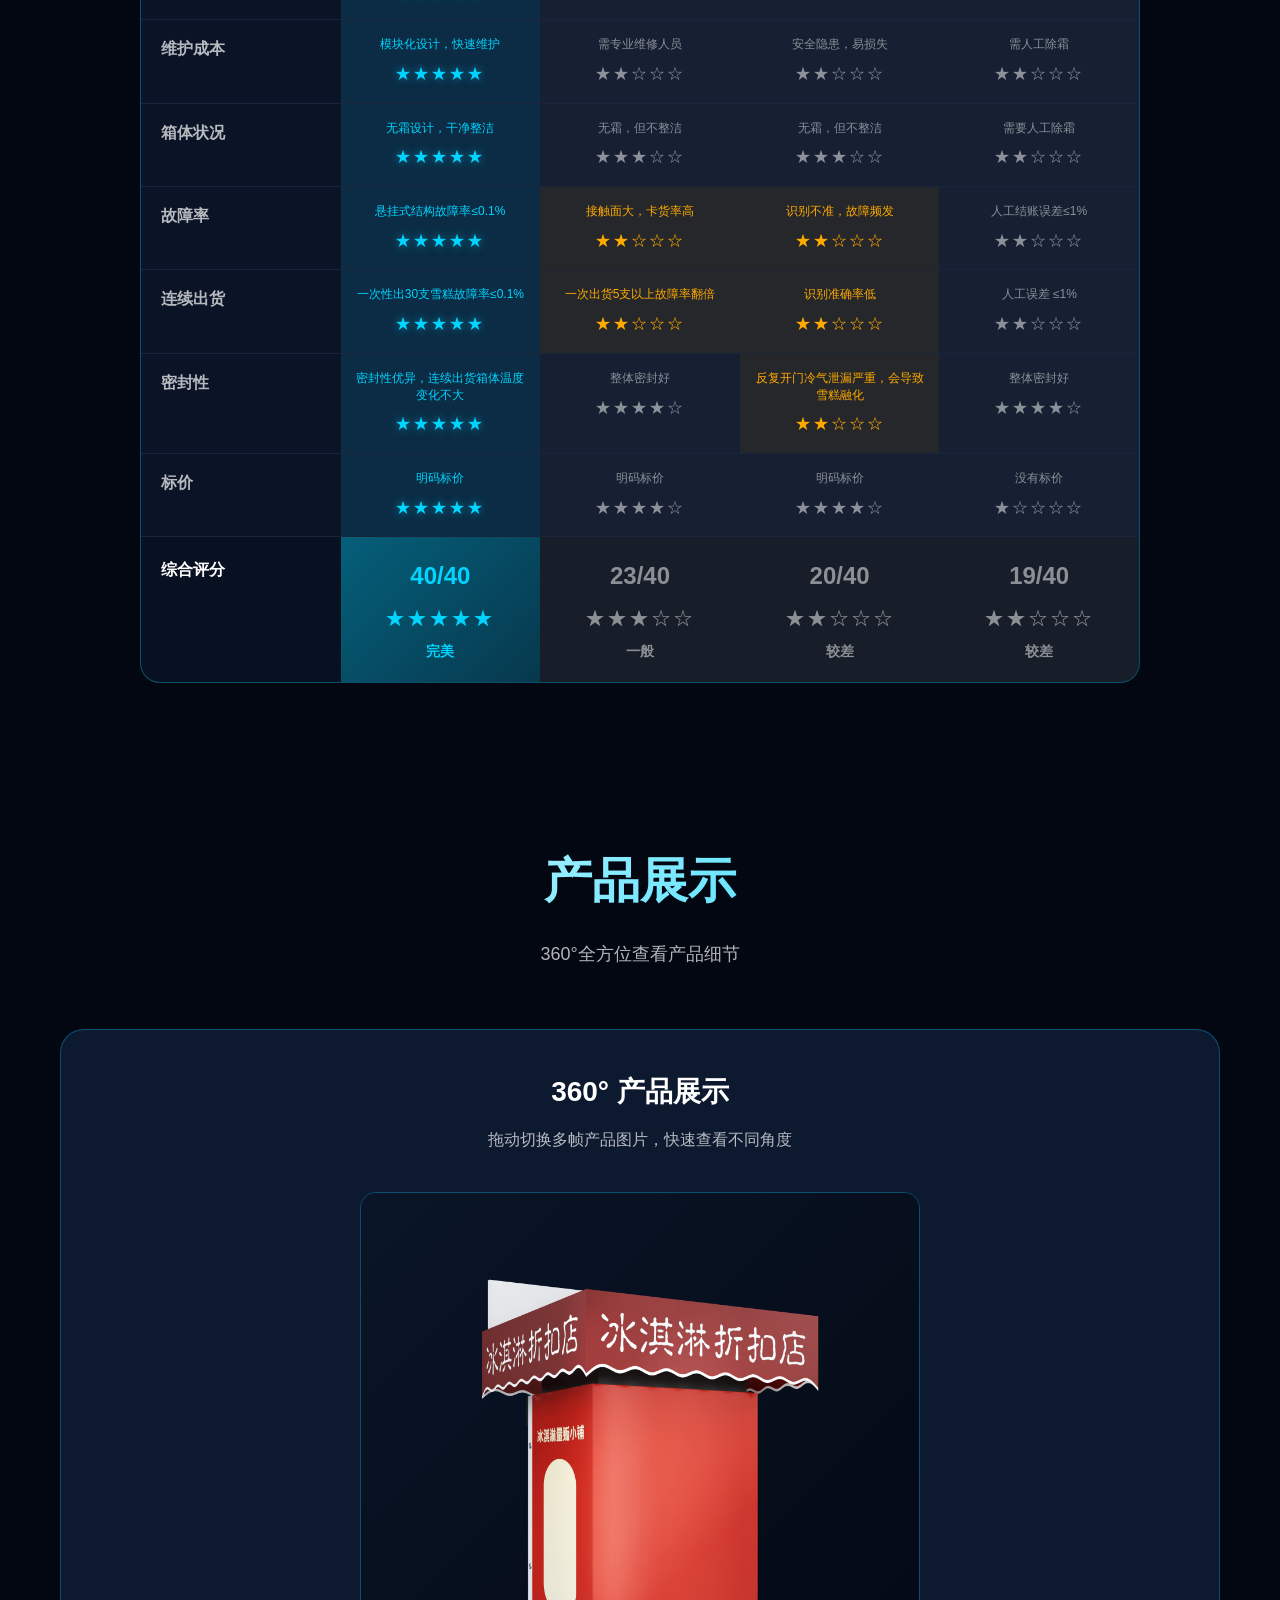
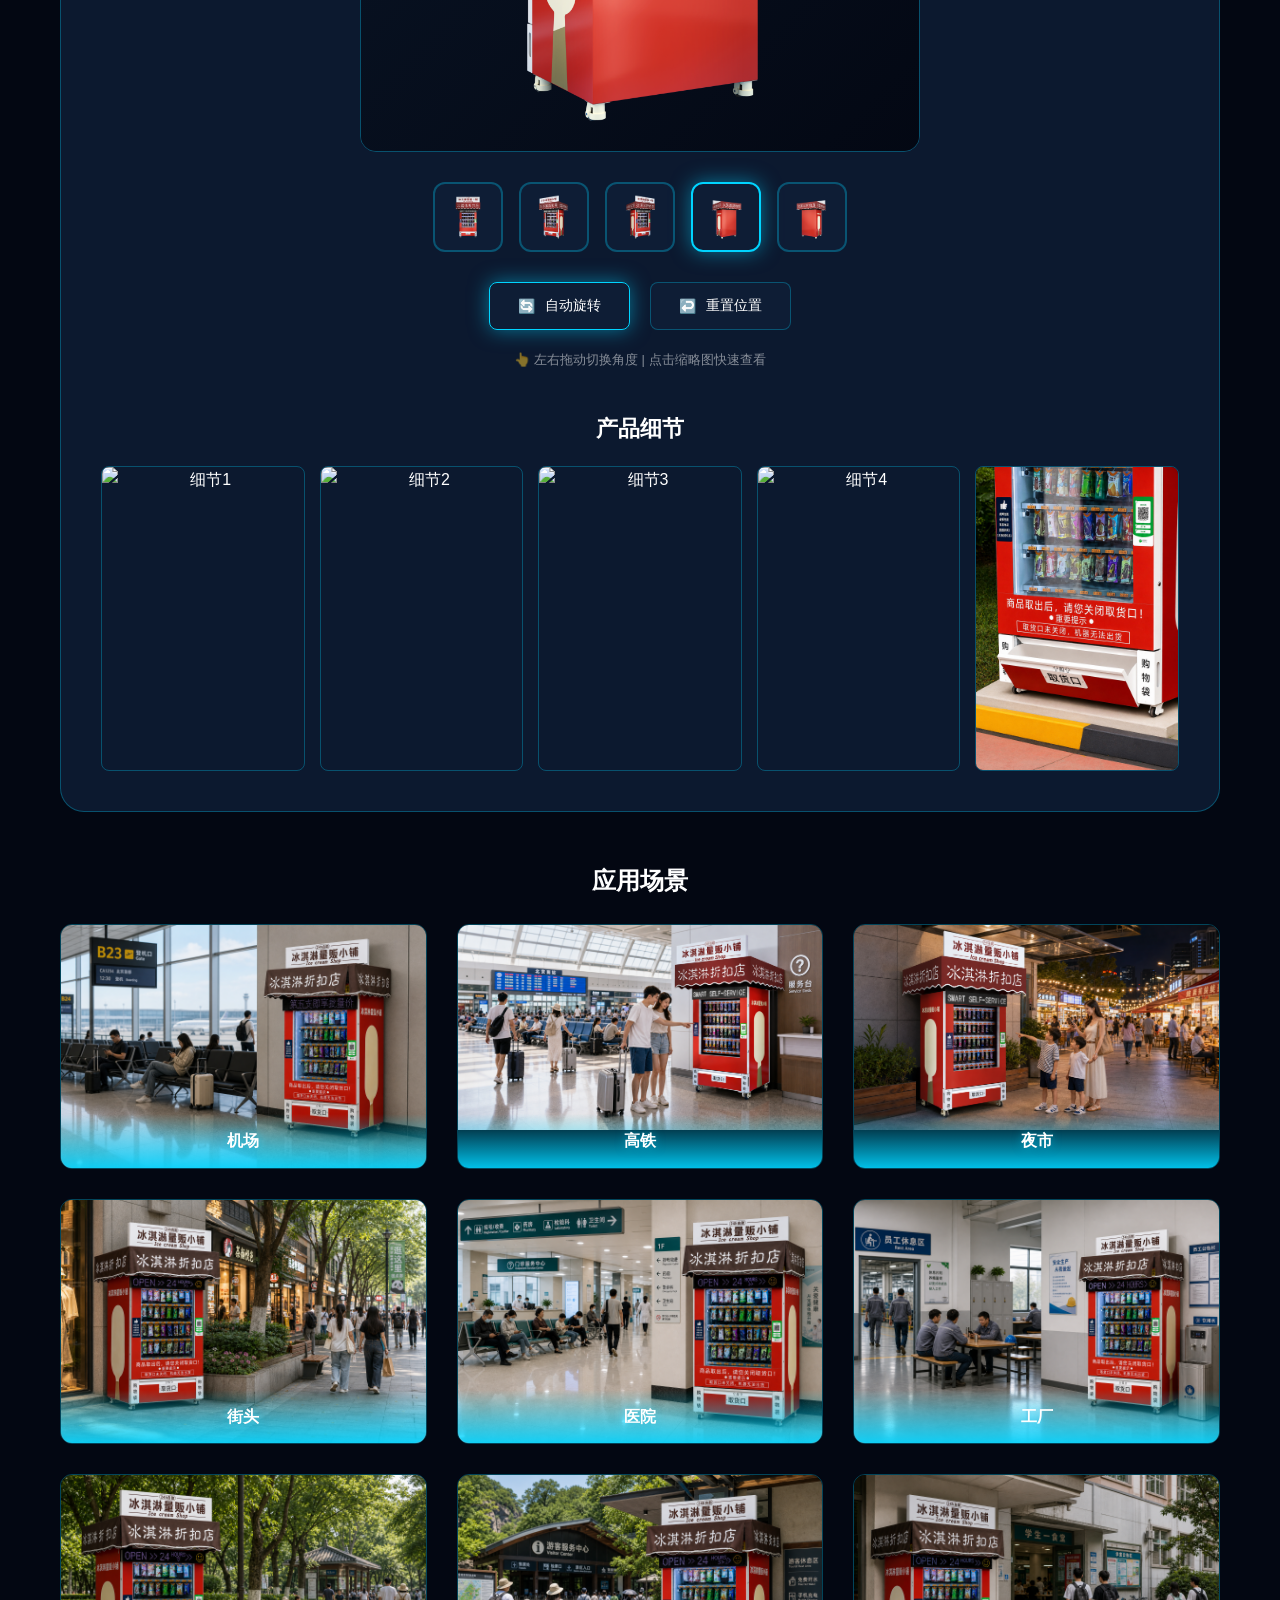
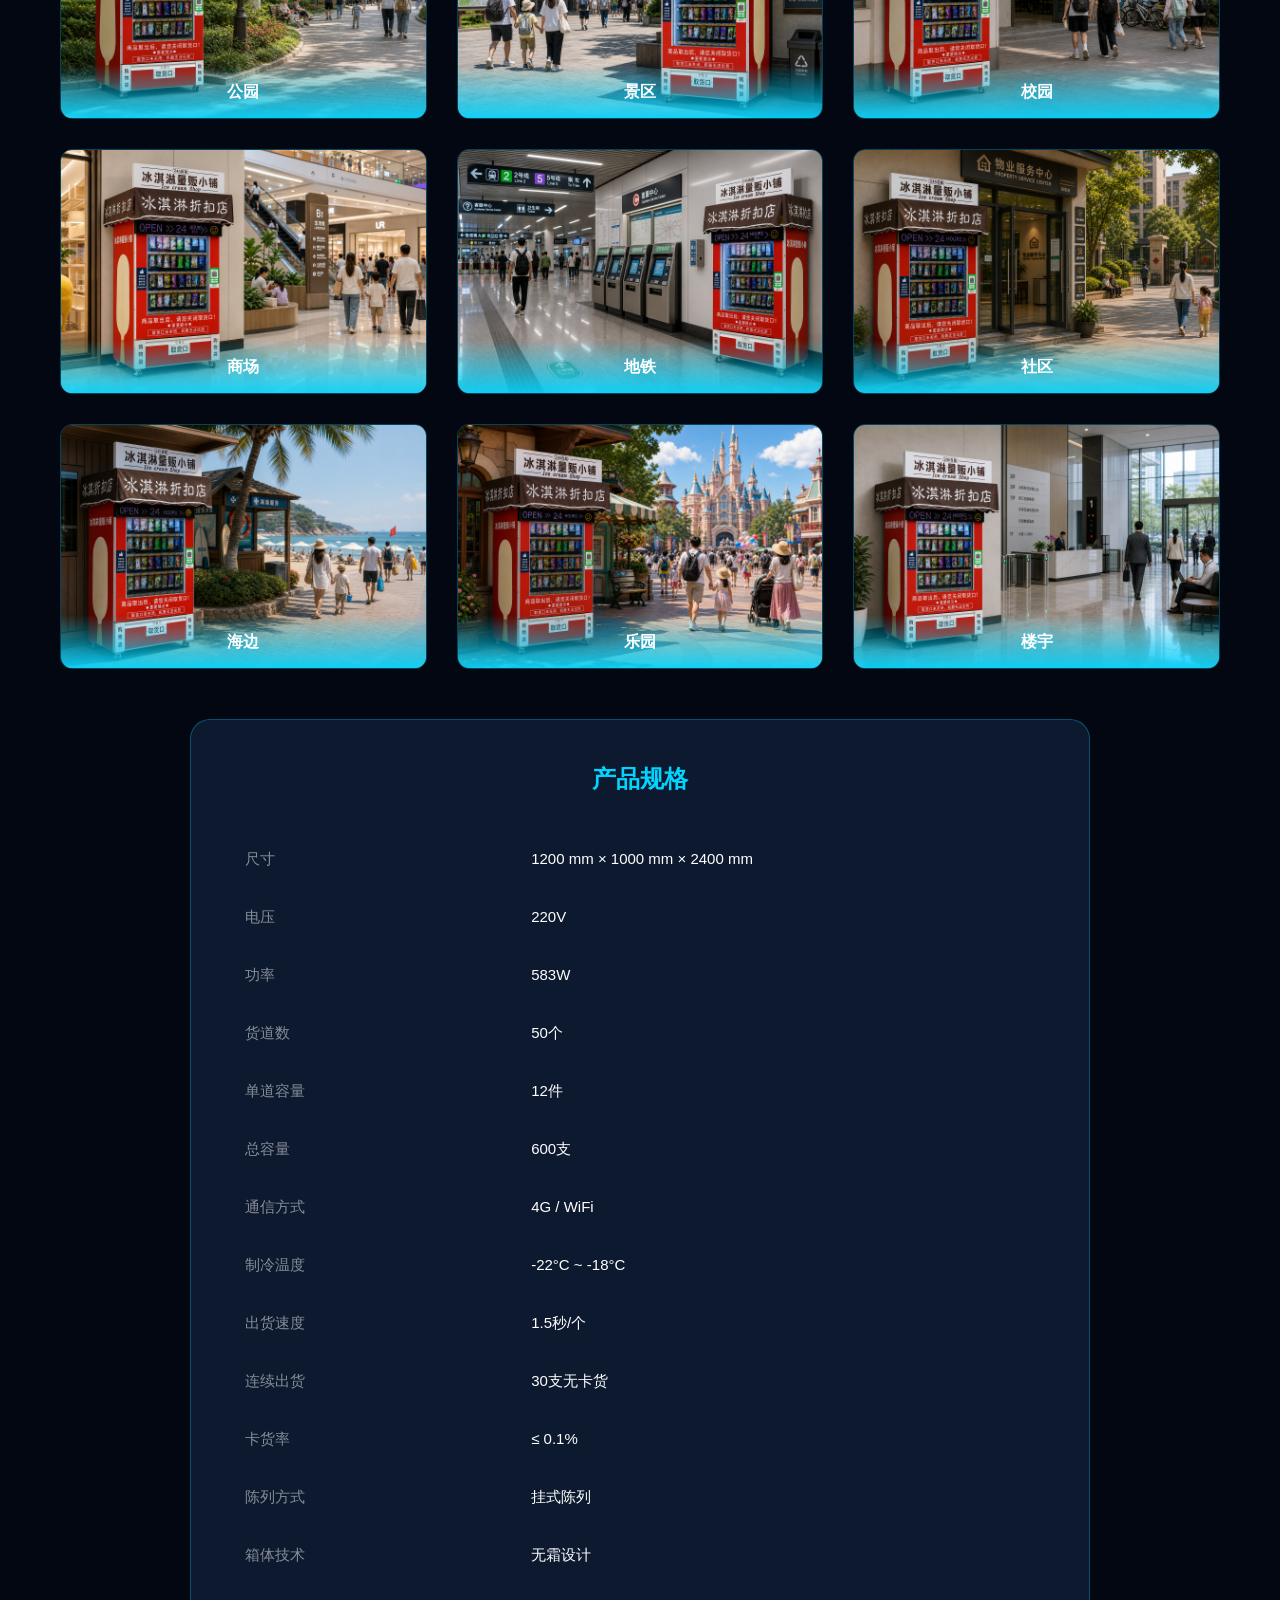
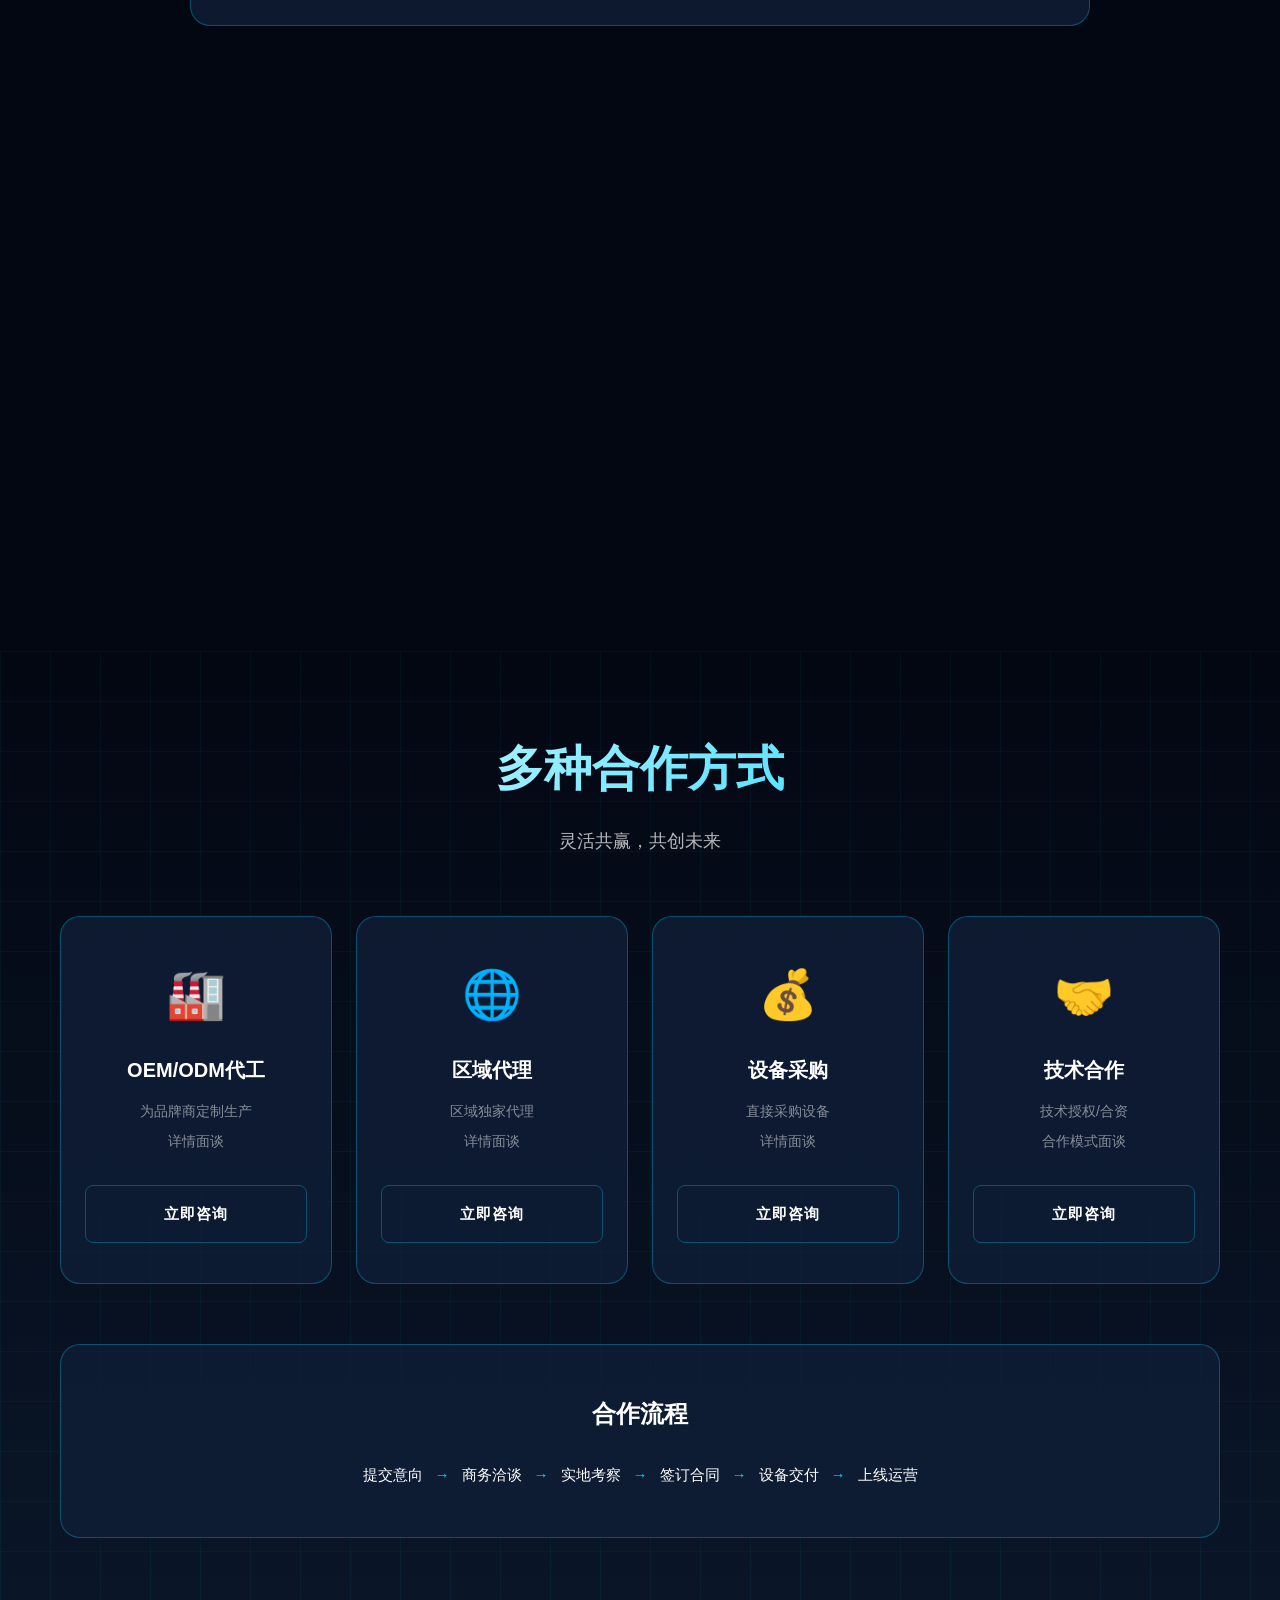
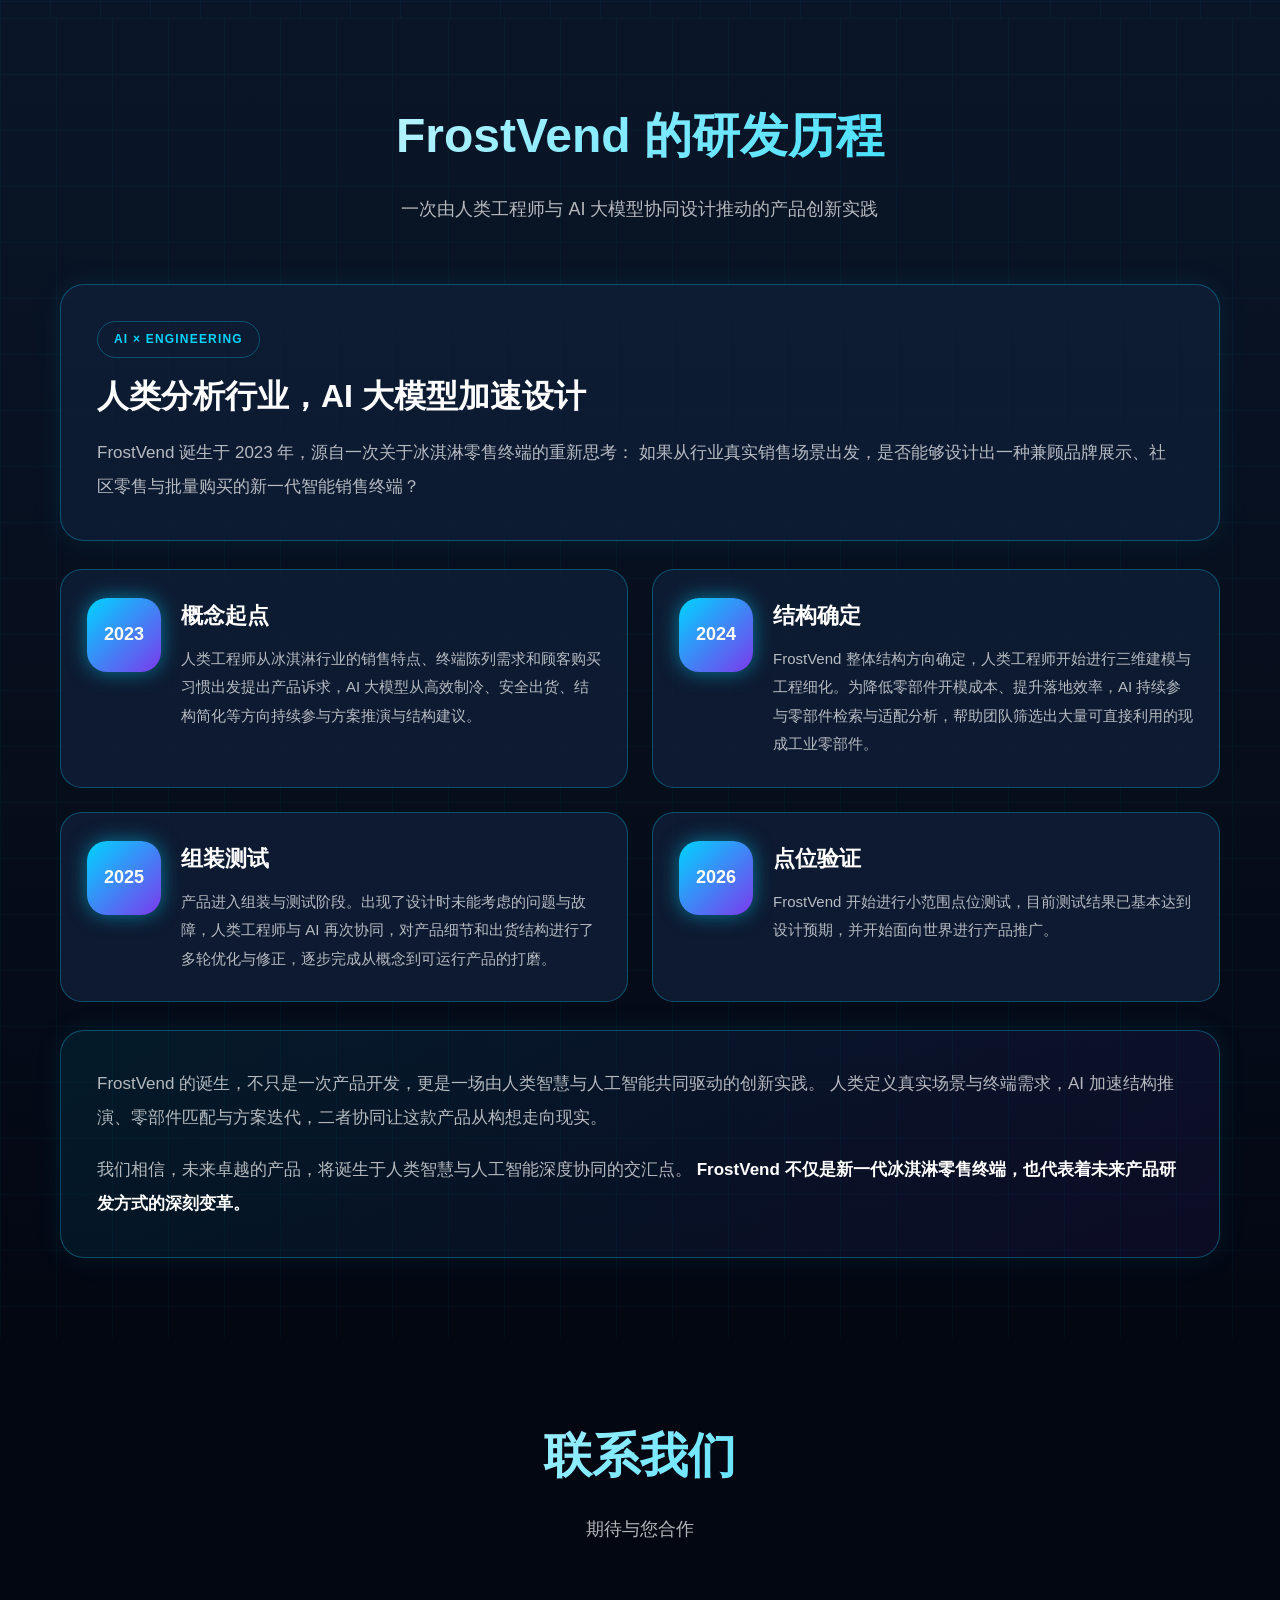
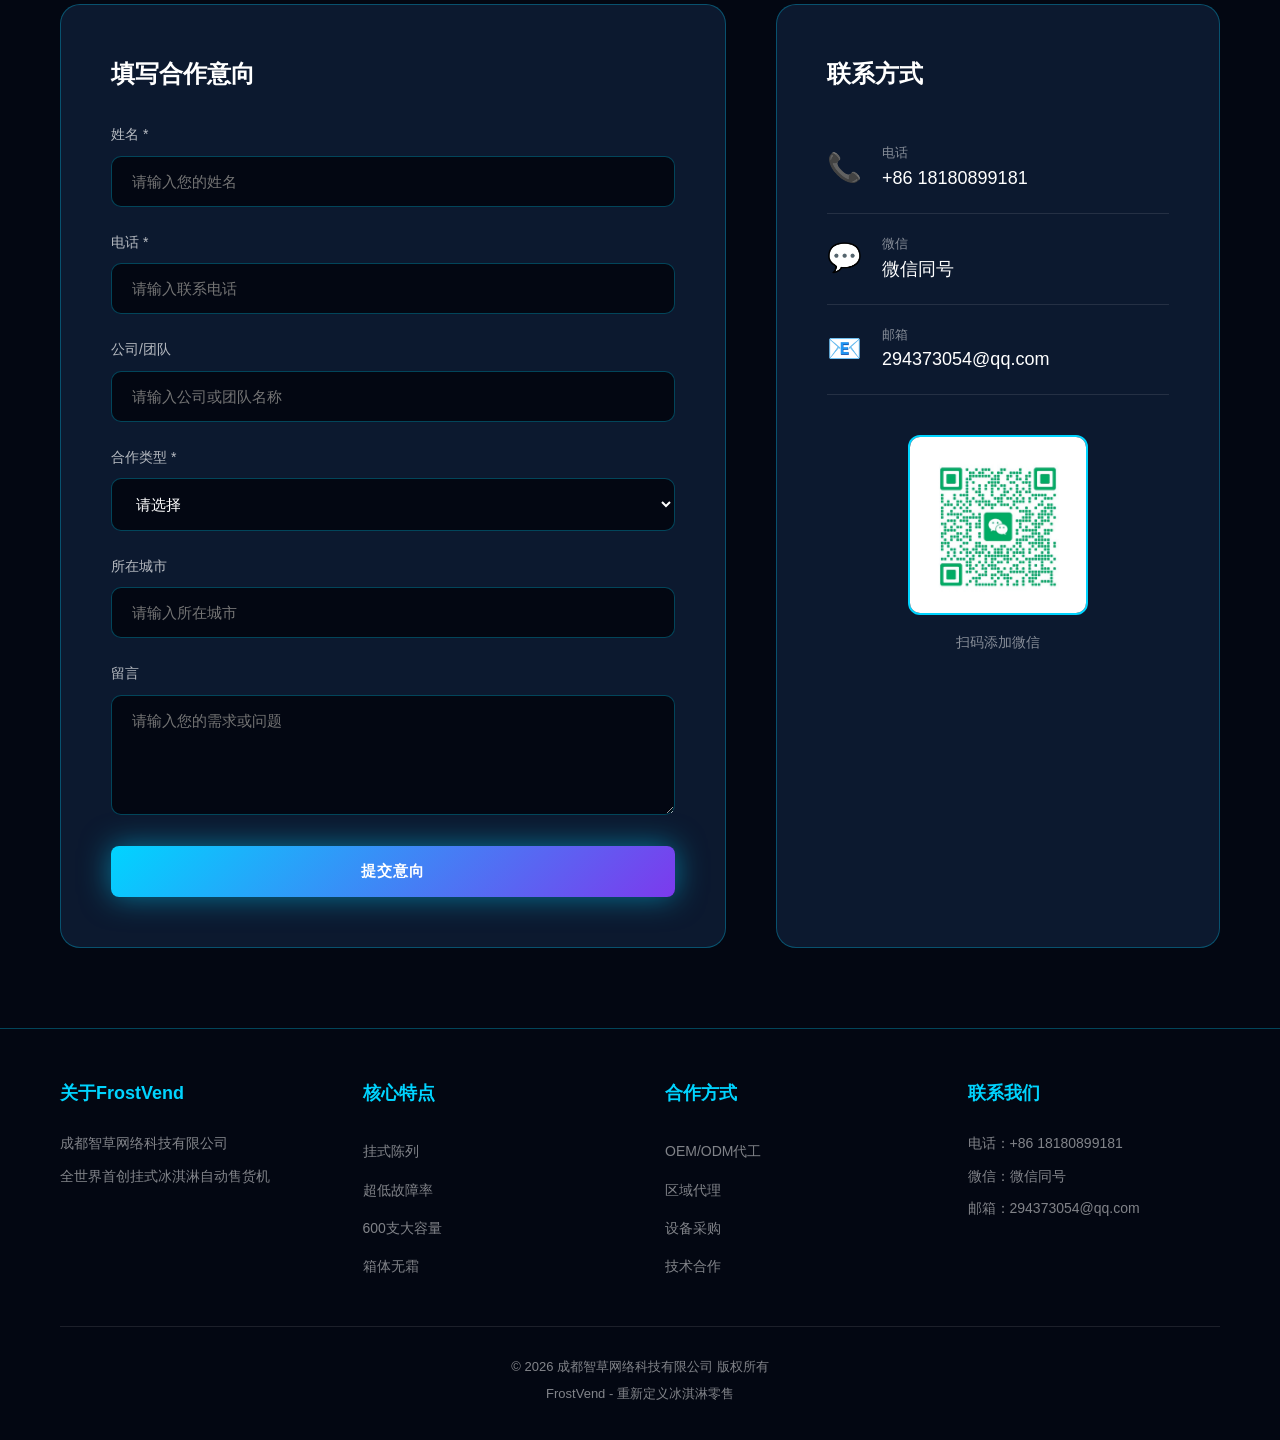
==== commit b0ec9c39: "更新官网场景图素材 Co-Authored-By: Claude Opus 4.7 <noreply@anthropic.com>" ====
--- a/index.html
+++ b/index.html
@@ -507,7 +507,7 @@
                 <div class="scene-grid">
                     <div class="scene-item"><img src="images/scene/机场.png" alt="机场"><span>机场</span></div>
                     <div class="scene-item"><img src="images/scene/高铁.png" alt="高铁"><span>高铁</span></div>
-                    <div class="scene-item"><img src="images/scene/高校.png" alt="高校"><span>高校</span></div>
+                    <div class="scene-item"><img src="images/scene/夜市.png" alt="夜市"><span>夜市</span></div>
                     <div class="scene-item"><img src="images/scene/街头.png" alt="街头"><span>街头</span></div>
                     <div class="scene-item"><img src="images/scene/医院.png" alt="医院"><span>医院</span></div>
                     <div class="scene-item"><img src="images/scene/工厂.png" alt="工厂"><span>工厂</span></div>
